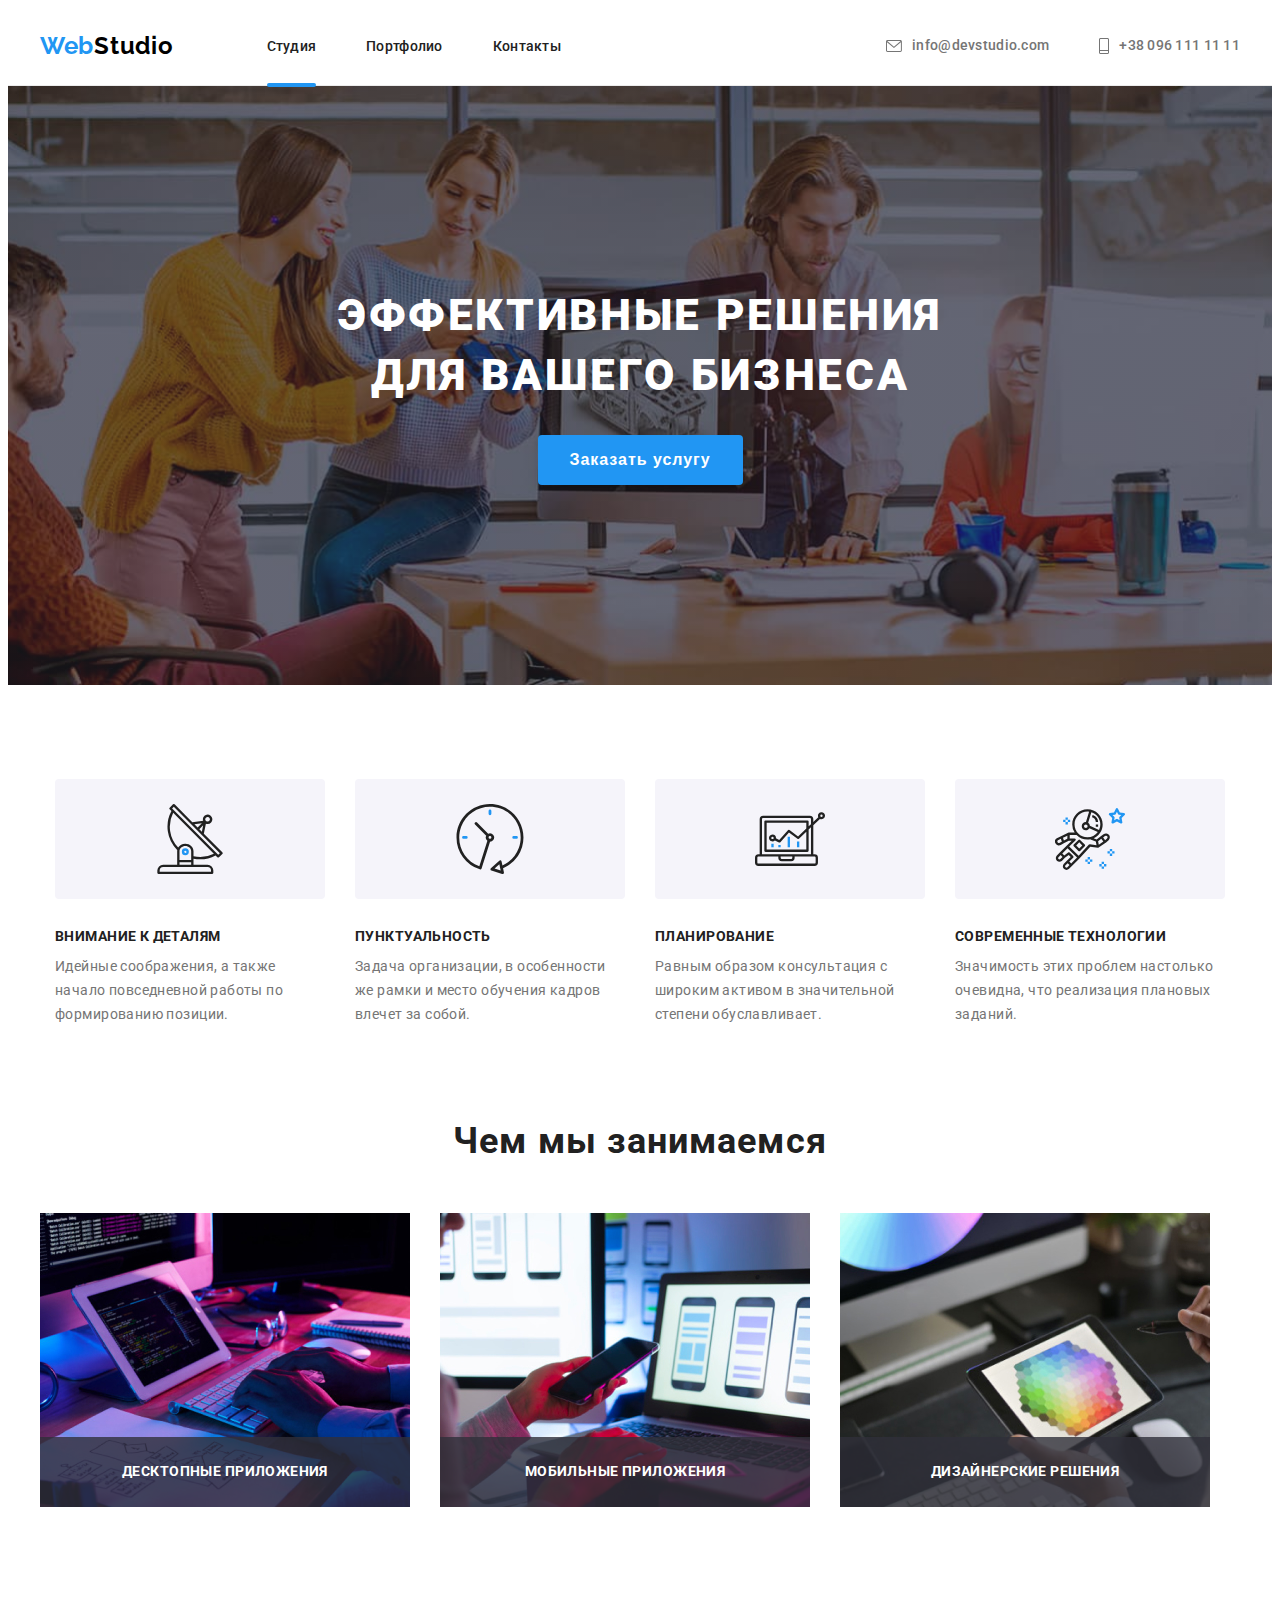
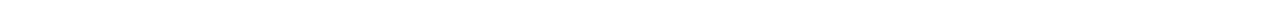
==== index.html @ e7b83b63 "day2" ====
<!DOCTYPE html>
<html lang="en">
<head>
    <meta charset="UTF-8">
    <meta http-equiv="X-UA-Compatible" content="IE=edge">
    <meta name="viewport" content="width=device-width, initial-scale=1.0">
    <title>Document</title>
    <link rel="preconnect" href="https://fonts.googleapis.com">
    <link rel="preconnect" href="https://fonts.gstatic.com" crossorigin>
    <link href="https://fonts.googleapis.com/css2?family=Raleway:wght@700&family=Roboto:wght@400;500;700;900&display=swap"
        rel="stylesheet">

        <link rel="stylesheet" href="https://cdnjs.cloudflare.com/ajax/libs/modern-normalize/1.1.0/modern-normalize.min.css"
            integrity="sha512-wpPYUAdjBVSE4KJnH1VR1HeZfpl1ub8YT/NKx4PuQ5NmX2tKuGu6U/JRp5y+Y8XG2tV+wKQpNHVUX03MfMFn9Q=="
            crossorigin="anonymous" referrerpolicy="no-referrer" />
    <link rel="stylesheet" href="./css/main.min.css"/>
    <link rel="stylesheet" href="./css/styles.css"/>
</head>
<body>
    
    <header class="page-header">
        <div class="container page-header__container">
        <nav class="navigation">
        <a class="logo link"href="./index.html"><span class="logo__web">Web</span>Studio</a>

        <ul class="menu list">
            <li class="menu__item"><a class="menu__link link menu__link_status-current" href="./index.html">Студия</a></li>
            <li class="menu__item"><a class="menu__link link"href="./portfolio.html">Портфолио</a></li>
            <li class="menu__item"><a class="menu__link link"href="">Контакты</a></li>
        </ul>
        </nav>
       
        <button class="mobile-menu-open-btn" type="button" data-menu-open>
            <svg class="mobile-menu-open-btn__icon" width="40" height="40">
                <use href="./images/icons.svg#burger-menu"></use>
            </svg>
        </button>

        <ul class="contact-list list contact-list__page-header">
           <li class="contact-list__item">
               
            
            
            <a class="contact-list__link link" href="mailto:info@devstudio.com"><svg class="contact-list__icon" width="16" height="12">
                <use href="./images/icons.svg#icon-mail"></use>
            </svg>info@devstudio.com</a>
                
            </li> 
            <li class="contact-list__item">
                
                    
                
                <a class="contact-list__link link"href="tel:+380961111111"><svg class="contact-list__icon" width="10" height="16">
                    <use href="./images/icons.svg#icon-telefon"></use>
                </svg>+38 096 111 11 11</a></li>

        </ul>
        </div>

    <div class="mobile-menu" data-menu>
        <div class="container mobile-menu__container">

        <button type="button" class="mobile-menu__close-btn" data-menu-close>
            <svg class="mobile-menu__close-icon" width="19" height="19">
                <use href="./images/icons.svg#icon-close-icon"></use>
            </svg>
        </button>
        
        
        <ul class="list mobile-menu__item">
            <li class="mobile-menu__title"><a class="mobile-menu__link link " href="./index.html">Студия</a></li>
            <li class="mobile-menu__title"><a class="mobile-menu__link link" href="./portfolio.html">Портфолио</a></li>
            <li class="mobile-menu__title"><a class="mobile-menu__link link" href="">Контакты</a></li>
        </ul>

        <ul class="list mobile-menu__contact">

            <li class="mobile-menu__contact-item">
                <a class="mobile-menu__contact-tel link" href="tel:+380961111111">+38 096 111 11 11</a>
            </li>

            <li class="mobile-menu__contact-item">
                <a class="mobile-menu__contact-link link" href="mailto:info@devstudio.com">info@devstudio.com</a>
        
            </li>
           
        
        </ul>

        

        <ul class="list mobile-menu__social">
        
        
            <li class="mobile-menu__social-item">
                <a href="" class="mobile-menu__social-link1 mobile-menu__link-color link">Instagram</a>
            </li>
        
            <li class="mobile-menu__social-item">
                <a href="" class="mobile-menu__social-link2 mobile-menu__link-color link">Twitter</a>
            </li>
        
            <li class="mobile-menu__social-item">
                <a href="" class="mobile-menu__social-link3 mobile-menu__link-color link">Facebook</a>
            </li>
        
            <li class="mobile-menu__social-item">
                <a href="" class="mobile-menu__social-link4 mobile-menu__link-color link">LinkedIn</a>
            </li>
        </ul>
        
        
        </div>
   
    </div>

    </header>
    <main>
    <!--Герой-->
    
        <section class="hero">
            <div class="container">
            <h1 class="hero__title">Эффективные решения для вашего бизнеса</h1>
            <button class="hero__btn" type="button" data-modal-open>Заказать услугу</button>
        </section>
    </div> 
    <!--Преимущества-->

    <section class="section">
        <div class="container">
        <h2 class="section__title visually-hidden">Наши преимущества</h2>

        <ul class="benefits-list list">

            <li class="benefits-list__item">
                <div class="benefits-list__box">
                    <svg class="benefits-list__icon">
                        <use href="./images/icons.svg#icon-antenna"></use>
                    </svg>
                </div>
                <h3 class="benefits-list__title">Внимание к деталям</h3>
                <p class="benefits-list__text">Идейные соображения, а также начало повседневной работы по формированию позиции.</p>
            </li>

            <li class="benefits-list__item">
                        
                <div class="benefits-list__box">
                    <svg class="benefits-list__icon">
                        <use href="./images/icons.svg#icon-clock"></use>
                    </svg>
                </div>
                <h3 class="benefits-list__title">Пунктуальность</h3>
                <p class="benefits-list__text">Задача организации, в особенности же рамки и место обучения кадров влечет за собой.</p>
            </li>

            <li class="benefits-list__item">
                <div class="benefits-list__box">
                    <svg class="benefits-list__icon">
                        <use href="./images/icons.svg#icon-diagram"></use>
                    </svg>
                </div>
                <h3 class="benefits-list__title">Планирование</h3>
                <p class="benefits-list__text">Равным образом консультация с широким активом в значительной степени обуславливает.</p>
            </li>

            <li class="benefits-list__item">
                <div class="benefits-list__box">
                    <svg class="benefits-list__icon">
                        <use href="./images/icons.svg#icon-astronaut"></use>
                    </svg>
                </div>
                <h3 class="benefits-list__title">Современные технологии</h3>
                <p class="benefits-list__text">Значимость этих проблем настолько очевидна, что реализация плановых заданий.</p>
            </li>

            


        </ul>

        </div>
    </section>

<!--Our-works-->

<section class="section__no-padding-top section">
    <div class="container">
    <h2 class="section__title">Чем мы занимаемся</h2>
    <ul class="works list">
    <li class="works__item">
        <img src="./images/verstka.jpg" alt="верстка на ПК" width="370"/> 
        <div class="works__box">
            <p>Десктопные приложения</p>
        </div>
    </li>
    

    <li class="works__item">
        <img src="./images/design.jpg" alt="выбор дизайна страницы" width="370" />
        <div class="works__box">
            <p>Мобильные приложения</p>
        </div>
    </li>

    <li class="works__item">
        <img src="./images/colors.jpg" alt="палитра цветов на планшете" width="370" />
        <div class="works__box">
            <p>Дизайнерские решения</p>
        </div>
    </li>

    </ul>
    </div>
</section> 

<!--Наша команда-->

    <!--<section class="section__other-background section">
        <div class="container">
        <h2 class="section__title">Наша команда</h2>

        <ul class="team list">

            <li class="team__item">
                <img src="./images/igor.jpg" alt="Игорь Демьяненко" width="270"/>
            <div class="team__card">
                <h3 class="team__title">Игорь Демьяненко</h3>
                <p class="team__text">Product Designer</p>
                <ul class="social-list list">
                    <li class="social-list__item">
                        <a href="" class="social-list__link">
                            <svg class="social-list__icon" width="20" height="20">
                                <use href="./images/icons.svg#icon-instagram"></use>
                            </svg>
                        </a>
                    </li>

                     <li class="social-list__item">
                        <a href="" class="social-list__link">
                            <svg class="social-list__icon" width="20" height="20">
                                <use href="./images/icons.svg#icon-twitter"></use>
                            </svg>
                        </a>
                    </li>

                    <li class="social-list__item">
                        <a href="" class="social-list__link">
                            <svg class="social-list__icon" width="20" height="20">
                                <use href="./images/icons.svg#icon-facebook"></use>
                            </svg>
                        </a>
                    </li>

                    <li class="social-list__item">
                        <a href="" class="social-list__link">
                            <svg class="social-list__icon" width="20" height="20">
                                <use href="./images/icons.svg#icon-linkedin"></use>
                            </svg>
                        </a>
                    </li>
            </div>
            </li>

            <li class="team__item">
                <img src="./images/olga.jpg" alt="Ольга Репина" width="270" />
                <div class="team__card">
                <h3 class="team__title">Ольга Репина</h3>
                <p class="team__text">Frontend Developer</p>
                <ul class="social-list list">
                    <li class="social-list__item">
                        <a href="" class="social-list__link">
                            <svg class="social-list__icon" width="20" height="20">
                                <use href="./images/icons.svg#icon-instagram"></use>
                            </svg>
                        </a>
                    </li>
                
                    <li class="social-list__item">
                        <a href="" class="social-list__link">
                            <svg class="social-list__icon" width="20" height="20">
                                <use href="./images/icons.svg#icon-twitter"></use>
                            </svg>
                        </a>
                    </li>
                
                    <li class="social-list__item">
                        <a href="" class="social-list__link">
                            <svg class="social-list__icon" width="20" height="20">
                                <use href="./images/icons.svg#icon-facebook"></use>
                            </svg>
                        </a>
                    </li>
                
                    <li class="social-list__item">
                        <a href="" class="social-list__link">
                            <svg class="social-list__icon" width="20" height="20">
                                <use href="./images/icons.svg#icon-linkedin"></use>
                            </svg>
                        </a>
                        
                </div>
            </li>

            <li class="team__item">
                <img src="./images/nikolai.jpg" alt="Николай Тарасов" width="270" />
                <div class="team__card">
                <h3 class="team__title">Николай Тарасов</h3>
                <p class="team__text">Marketing</p>
                <ul class="social-list list">
                    <li class="social-list__item">
                        <a href="" class="social-list__link">
                            <svg class="social-list__icon" width="20" height="20">
                                <use href="./images/icons.svg#icon-instagram"></use>
                            </svg>
                        </a>
                    </li>
                
                    <li class="social-list__item">
                        <a href="" class="social-list__link">
                            <svg class="social-list__icon" width="20" height="20">
                                <use href="./images/icons.svg#icon-twitter"></use>
                            </svg>
                        </a>
                    </li>
                
                    <li class="social-list__item">
                        <a href="" class="social-list__link">
                            <svg class="social-list__icon" width="20" height="20">
                                <use href="./images/icons.svg#icon-facebook"></use>
                            </svg>
                        </a>
                    </li>
                
                    <li class="social-list__item">
                        <a href="" class="social-list__link">
                            <svg class="social-list__icon" width="20" height="20">
                                <use href="./images/icons.svg#icon-linkedin"></use>
                            </svg>
                        </a>
                        
                </div>
            </li>

            <li class="team__item">
                <img src="./images/mihail.jpg" alt="Михаил Ермаков" width="270" />
                <div class="team__card">
                <h3 class="team__title">Михаил Ермаков</h3>
                <p class="team__text">UI Designer</p>
                <ul class="social-list list">
                    <li class="social-list__item">
                        <a href="" class="social-list__link">
                            <svg class="social-list__icon" width="20" height="20">
                                <use href="./images/icons.svg#icon-instagram"></use>
                            </svg>
                        </a>
                    </li>
                
                    <li class="social-list__item">
                        <a href="" class="social-list__link">
                            <svg class="social-list__icon" width="20" height="20">
                                <use href="./images/icons.svg#icon-twitter"></use>
                            </svg>
                        </a>
                    </li>
                
                    <li class="social-list__item">
                        <a href="" class="social-list__link">
                            <svg class="social-list__icon" width="20" height="20">
                                <use href="./images/icons.svg#icon-facebook"></use>
                            </svg>
                        </a>
                    </li>
                
                    <li class="social-list__item">
                        <a href="" class="social-list__link">
                            <svg class="social-list__icon" width="20" height="20">
                                <use href="./images/icons.svg#icon-linkedin"></use>
                            </svg>
                        </a>
                        
                </div>
            </li>
            </ul>

        </ul>
        </div>
    </section> -->

    <!---Постоянные клиенты-->

    <!--<section class="section">
        <div class="container">
            <h2 class="section__title">Постоянные клиенты</h2>
    
            <ul class="clients list">
    
                <li class="clients__item">
                    
                    
                        <a href="#" class="clients__link">
                        <svg class="clients__icon">
                            <use href="./images/icons.svg#icon-logo"></use>
                        </svg>
                        </a>
                    
                    
                </li>
                <li class="clients__item">
                    
                        <a href="#" class="clients__link">
                        <svg class="clients__icon">
                            <use href="./images/icons.svg#icon-logo-1"></use>
                        </svg>
                        </a>
                    
                
                </li>
                <li class="clients__item">
                    
                        <a href="#" class="clients__link">
                        <svg class="clients__icon">
                            <use href="./images/icons.svg#icon-logo-2"></use>
                        </svg>
                        </a>
                    
                
                </li>
                <li class="clients__item">
                    
                        <a href="#" class="clients__link">
                        <svg class="clients__icon">
                            <use href="./images/icons.svg#icon-logo-3"></use>
                        </svg>
                        </a>
                   
                
                </li>
                <li class="clients__item">
                    
                        <a href="#" class="clients__link">
                        <svg class="clients__icon">
                            <use href="./images/icons.svg#icon-logo-4"></use>
                        </svg>
                        </a>
                   
                
                </li>
                <li class="clients__item">
                    
                    
                    <a href="#" class="clients__link">
                        
                        <svg class="clients__icon">
                            <use href="./images/icons.svg#icon-logo-5"></use>
                            
                        
                            
                        </svg>
                        </a>
                        
                    
                    
                </li>

    
                
    
    
    
    
            </ul>
    
        </div>
    </section>

    </main> -->

    <!--футер-->

    <!--<footer class="footer">
        <div class="container container-flex">

        <div>
            
            <a class="logo web-footer link" href="./index.html">Web<span class="studio">Studio</span></Studio></a>

        <address class="adres-font-style">

         <ul class="adres list">
            <li class="adres__item"><a class="adres__nav-link link"href="https://goo.gl/maps/8EkQ3KVRZ2arSs8y7">г. Киев, пр-т Леси Украинки, 26</a></li>
            <li class="adres__item"><a class="adres__mail-link link"href="mailto:info@devstudio.com">info@devstudio.com</a></li>
            <li class="adres__item"><a class="adres__tel-link link"href="tel:+380961111111">+38 096 111 11 11</a></li>
        
         </ul>

        </address>

        </div>

         

        
         
        
        <div class="footer-link footer-link__socials">
        
            <h2 class="footer-text" >присоединяйтесь</h2>
        <ul class="list">
            
            
            <li class="footer-link__item">
                <a href="" class="footer-link__link">
                    <svg class="footer-link__icon" width="20" height="20">
                        <use href="./images/icons.svg#icon-instagram-futer"></use>
                    </svg>
                </a>
            </li>

            <li class="footer-link__item">
                <a href="" class="footer-link__link">
                    <svg class="footer-link__icon" width="20" height="20">
                        <use href="./images/icons.svg#icon-twitter-futer"></use>
                    </svg>
                </a>
            </li>

            <li class="footer-link__item">
                <a href="" class="footer-link__link">
                    <svg class="footer-link__icon" width="20" height="20">
                        <use href="./images/icons.svg#icon-facebook-futer"></use>
                    </svg>
                </a>
            </li>

            <li class="footer-link__item">
                <a href="" class="footer-link__link">
                    <svg class="footer-link__icon" width="20" height="20">
                        <use href="./images/icons.svg#icon-linkedin-futer"></use>
                    </svg>
                </a>
            </li>
            
            </div>
        
        

        <div class="footer-container">
        
            <p class="label__text">Подпишитесь на рассылку</p>
            <form class="label__form" >
                <label for="mail" class="label__mail" ></label>
                <input type="mail" name="user-mail" id="mail" placeholder="E-mail" class="label__area" />
                

                <button type="submit" class="label__btn">
                    Подписаться
                    <svg class="label__icon" width="24" height="24">
                        <use href="./images/icons.svg#icon-send"></use>
                    </svg>


                </button>

            </form>

            </div>

        </div>





    </footer> -->
                        
    <div class="backdrop is-hidden" data-modal>
        <div class="modal">
            
            <form class="modal__form">
                <b class="modal__text-head">Оставьте свои данные, мы вам перезвоним</b>
                <label class="modal__label">
                    <span class="modal__name-span">Имя</span>
                    <span class="modal__input-wrapper">
                <input type="text" name="user-name" required class="modal__input" pattern="[a-zA-Z]*"
                 title="Ruslan"
                />
            <svg class="modal__icon" width="12" height="12">
                <use href="./images/icons.svg#icon-icon-name-modal"></use>
            </svg>
                    </span>
            </label>

                <label class="modal__label">
                    <span class="modal__name-span">Телефон</span>
                    <span class="modal__input-wrapper">
                    <input type="tel" name="user-phone" class="modal__input" pattern="[0-9]{3}-[0-9]{3}-[0-9]{2}-[0-9]{2}"
                 title="xxx-xxx-xx-xx"/>
                    <svg class="modal__icon" width="12" height="12">
                        <use href="./images/icons.svg#icon-icon-tel-modal"></use>
                    </svg>
                </span>
            </label>

                    <label class="modal__label">
                        <span class="modal__name-span">Почта</span>
                        <span class="modal__input-wrapper">
                        <input type="mail" name="user-email" class="modal__input">
                    <svg class="modal__icon" width="12" height="12">
                        <use href="./images/icons.svg#icon-icon-mail-modal"></use>
                    </svg>
                    </span>
                </label>

                        <label class="modal__label">
                        <span class="modal__name-span">Комментарий</span>
                        <textarea name="comment" placeholder="Введите текст" class="modal__message"></textarea> 
                        </label>

                        
                        <input type="checkbox" name="user-policy" class="modal__contact-form-checkbox visually-hidden" id="checkbox-policy"">
                        <label for="checkbox-policy" class="modal__contact-form-checkbox-label" >Соглашаюсь с рассылкой и принимаю&nbsp;<a href="" class="policy-text">Условия договора</a>
                        </label>

                        <button type="submit" class="modal__contact-form-btn" >Отправить</button>


            </form>
            <button type="button" class="modal__close-button" data-modal-close>
                <svg class="modal-close-button-icon" width="11px" height="11px" >
                    <use href="./images/icons.svg#icon-close-icon"></use>
                </svg>
            </button>
        </div>

    </div>
    <script src="./menu.js"></script>
    <script src="./modal.js"></script>
</body>
</html>
---- css/main.min.css ----
:root{--accent-color: #2196F3;--accent-color-black: #212121;--accent-color-gray: #757575;--accent-color-white: #FFFFFF}.visually-hidden{position:absolute;width:1px;height:1px;margin:-1px;border:0;padding:0;white-space:nowrap;clip-path:inset(100%);clip:rect(0 0 0 0);overflow:hidden}.menu__link_status-current::after{content:"";position:absolute;width:100%;height:4px;background:var(--accent-color);border-radius:2px;display:block;left:0;top:45px}.benefits-list__box,.works__box,.social-list__link,.footer-link__link,.clients__link{display:flex;justify-content:center;align-items:center}h1,h2,h3,h4,h5,h6,p{margin-top:0;margin-bottom:0}ul,ol{margin-top:0;margin-bottom:0;padding-left:0}img{display:block}.list{list-style:none}.link{text-decoration:none}body{font-family:'Roboto', sans-serif;font-weight:500}.container{width:100%;padding-left:15px;padding-right:15px}@media screen and (min-width: 480px){.container{width:480px;margin:0 auto}}@media screen and (min-width: 768px){.container{width:768px}}@media screen and (min-width: 1200px){.container{width:1200px}}.section{padding:94px 0}@media screen and (max-width: 767px){.section{padding:60px 0}}.adres-font-style{font-style:normal}.adres{margin-top:20px}.adres__item{margin-bottom:9px}.adres__item:last-child{margin-bottom:0}.adres__nav-link{font-weight:400;font-size:14px;line-height:1.71;letter-spacing:0.03em;color:var(--accent-color-white);margin-bottom:9px;transition-property:color;transition-duration:250ms;transition-timing-function:cubic-bezier(0.4, 0, 0.2, 1)}.adres__nav-link:hover,.adres__nav-link:focus{color:var(--accent-color)}.adres__mail-link{font-weight:400;font-size:14px;line-height:1.71;letter-spacing:0.03em;color:rgba(255,255,255,0.6);transition-property:color;transition-duration:250ms;transition-timing-function:cubic-bezier(0.4, 0, 0.2, 1)}.adres__mail-link:hover,.adres__mail-link:focus{color:var(--accent-color)}.adres__tel-link{font-weight:400;font-size:14px;line-height:1.71;letter-spacing:0.03em;color:rgba(255,255,255,0.6);transition-property:color;transition-duration:250ms;transition-timing-function:cubic-bezier(0.4, 0, 0.2, 1)}.adres__tel-link:hover,.adres__tel-link:focus{color:var(--accent-color)}.backdrop{position:fixed;top:0;left:0;width:100%;height:100%;background:rgba(0,0,0,0.2);transition:opacity 250ms cubic-bezier(0.4, 0, 0.2, 1),visibility 250ms cubic-bezier(0.4, 0, 0.2, 1)}.backdrop.is-hidden{opacity:0;visibility:hidden;pointer-events:none}.modal{position:absolute;top:50%;left:50%;transform:translate(-50%, -50%);width:528px;background:var(--accent-color-white);box-shadow:0px 1px 3px rgba(0,0,0,0.12),0px 1px 1px rgba(0,0,0,0.14),0px 2px 1px rgba(0,0,0,0.2);border-radius:4px;padding:40px}.modal__close-button{position:absolute;top:8px;right:8px;display:flex;align-items:center;justify-content:center;width:30px;height:30px;padding:0;border-radius:50%;border:1px solid rgba(0,0,0,0.1);background-color:transparent;cursor:pointer;transition:fill 250ms cubic-bezier(0.4, 0, 0.2, 1)}.modal__close-button:hover,.modal__close-button:focus{fill:var(--accent-color)}@media screen and (max-width: 767px){.mobile-menu{position:fixed;top:0;left:0;width:100%;height:100%;background-color:azure;opacity:0;visibility:hidden;pointer-events:none;overflow-y:scroll;transition:opacity 250ms cubic-bezier(0.4, 0, 0.2, 1),visibility 250ms cubic-bezier(0.4, 0, 0.2, 1)}.mobile-menu.is-open{opacity:1;visibility:visible;pointer-events:auto}.mobile-menu__container{position:relative;padding-top:48px;padding-bottom:48px;padding-left:40px}.mobile-menu__close-btn{position:absolute;top:21px;right:15px;border:none;background-color:transparent;padding:0;line-height:0}.mobile-menu__item{display:flex;flex-direction:column;align-items:flex-start;margin-bottom:302px}.mobile-menu__title:not(:last-child){margin-bottom:32px}.mobile-menu__link{font-family:'Roboto';font-style:normal;font-weight:500;font-size:40px;line-height:47px;text-align:center;letter-spacing:0.02em;color:var(--accent-color-black)}.mobile-menu__link:hover,.mobile-menu__link:focus{color:var(--accent-color)}.mobile-menu__contact{display:flex;flex-direction:column;align-items:flex-start}.mobile-menu__contact-item{margin-bottom:32px}.mobile-menu__contact-tel{font-family:'Roboto';font-style:normal;font-weight:500;font-size:34px;line-height:40px;letter-spacing:0.02em;color:#2196F3}.mobile-menu__contact-tel:hover,.mobile-menu__contact-tel:focus{color:var(--accent-color)}.mobile-menu__contact-link{font-family:'Roboto';font-style:normal;font-weight:500;font-size:24px;line-height:28px;letter-spacing:0.02em;color:#757575}.mobile-menu__contact-link:hover,.mobile-menu__contact-link:focus{color:var(--accent-color)}.mobile-menu__social{display:flex;position:relative}.mobile-menu__link-color{font-weight:500;font-size:18px;line-height:22px;letter-spacing:0.02em;color:var(--accent-color)}.mobile-menu__social-item:not(:last-child){margin-right:20px}.mobile-menu__social-item .mobile-menu__social-link1::after{content:'';position:absolute;top:10px;width:22px;height:2px;border:1px solid rgba(33,33,33,0.2);transform:rotate(90deg)}.mobile-menu__social-item .mobile-menu__social-link2::after{content:'';position:absolute;top:10px;width:22px;height:2px;border:1px solid rgba(33,33,33,0.2);transform:rotate(90deg)}.mobile-menu__social-item .mobile-menu__social-link3::after{content:'';position:absolute;top:10px;width:22px;height:2px;border:1px solid rgba(33,33,33,0.2);transform:rotate(90deg)}}@media screen and (min-width: 768px){.mobile-menu{display:none}}.page-header{padding-top:16px;padding-bottom:16px;background-color:tomato}.logo{font-family:'Raleway', sans-serif;font-weight:700;font-size:24px;line-height:1.16;letter-spacing:0.03em;color:#000}.logo__web{color:var(--accent-color)}.page-header__container{display:flex;align-items:center;justify-content:space-between}@media screen and (max-width: 767px){.menu{display:none}.contact-list{display:none}.mobile-menu-open-btn{border:none;background-color:transparent;padding:0;height:40px}}@media screen and (min-width: 768px){.mobile-menu-open-btn{display:none}.contact-list{display:block}.page-header__container{display:flex;align-items:center}.page-header{padding-top:26px;padding-bottom:26px;background:var(--accent-color-white);border-bottom:1px solid #ECECEC}.navigation{display:flex;align-items:center}.menu{display:flex;margin-left:88px}.menu__item .current{color:var(--accent-color)}.menu__item:not(:last-child){margin-right:50px}.menu__link{position:relative;font-size:14px;line-height:1.14;letter-spacing:0.02em;color:var(--accent-color-black);transition-property:color;transition-duration:250ms;transition-timing-function:cubic-bezier(0.4, 0, 0.2, 1)}.menu__link:hover,.menu__link:focus{color:var(--accent-color)}.contact-list__page-header{display:flex;margin-left:auto}.contact-list__link{display:flex;align-items:center;font-size:14px;line-height:1.14;letter-spacing:0.02em;margin-left:auto;color:var(--accent-color-gray);transition-property:color;transition-duration:250ms;transition-timing-function:cubic-bezier(0.4, 0, 0.2, 1)}.contact-list__link:hover,.contact-list__link:focus{color:var(--accent-color);fill:#2196f3}.contact-list__icon{margin-right:10px;fill:#757575;transition-property:fill;transition-duration:250ms;transition-timing-function:cubic-bezier(0.4, 0, 0.2, 1)}.phone-number:hover .contact-list__icon,.phone-number:focus .contact-list__icon{color:var(--accent-color);fill:#2196f3}.contact-list__link:hover .contact-list__icon,.contact-list__link:focus .contact-list__icon{color:var(--accent-color);fill:#2196f3}}@media screen and (max-width: 1199px){.contact-list__page-header{flex-direction:column;align-items:baseline}}@media screen and (min-width: 1200px){.page-header{padding-top:24px;padding-bottom:25px;background:var(--accent-color-white);border-bottom:1px solid #ECECEC}.menu{margin-left:93px}.menu__item .current{color:var(--accent-color)}.menu__item:not(:last-child){margin-right:50px}.contact-list .contact-list__item+.contact-list__item{margin-left:50px}.contact-list__link{display:flex;align-items:center;font-size:14px;line-height:1.14;letter-spacing:0.02em;margin-left:auto;color:var(--accent-color-gray);transition-property:color;transition-duration:250ms;transition-timing-function:cubic-bezier(0.4, 0, 0.2, 1)}.contact-list__link:hover,.contact-list__link:focus{color:var(--accent-color);fill:#2196f3}.contact-list__icon{margin-right:10px;fill:#757575;transition-property:fill;transition-duration:250ms;transition-timing-function:cubic-bezier(0.4, 0, 0.2, 1)}.phone-number:hover .contact-list__icon,.phone-number:focus .contact-list__icon{color:var(--accent-color);fill:#2196f3}.contact-list__link:hover .contact-list__icon,.contact-list__link:focus .contact-list__icon{color:var(--accent-color);fill:#2196f3}}@media screen and (max-width: 1199px){.hero{text-transform:uppercase;background-color:#c4c4c4;text-align:center;padding-top:118px;padding-bottom:198px;margin-left:auto;margin-right:auto;background-image:linear-gradient(to right, rgba(47,48,58,0.4), rgba(47,48,58,0.4)),url(../images/background.jpg);background-size:cover;background-position:center;background-repeat:no-repeat;max-width:1600px}.hero__title{font-weight:900;font-size:26px;line-height:1.61;letter-spacing:0.06em;text-transform:uppercase;color:var(--accent-color-white);margin-left:auto;margin-right:auto;margin-bottom:30px;width:360px}}@media screen and (min-width: 1200px){.hero{text-transform:uppercase;background-color:#c4c4c4;text-align:center;padding-top:200px;padding-bottom:200px;margin-left:auto;margin-right:auto;background-image:linear-gradient(to right, rgba(47,48,58,0.4), rgba(47,48,58,0.4)),url(../images/background.jpg);background-size:cover;background-position:center;background-repeat:no-repeat;max-width:1600px}.hero__title{font-weight:900;font-size:44px;line-height:1.36;letter-spacing:0.06em;color:var(--accent-color-white);margin-left:auto;margin-right:auto;width:696px;margin-bottom:30px}}.hero__btn{min-width:136px;padding-left:32px;padding-top:10px;padding-right:32px;padding-bottom:10px;border-radius:4px;border:transparent;font-weight:700;font-size:16px;line-height:1.875;letter-spacing:0.06em;cursor:pointer;color:var(--accent-color-white);background-color:var(--accent-color);box-shadow:0px 4px 4px rgba(0,0,0,0.15);transition-property:background-color;transition-duration:250ms;transition-timing-function:cubic-bezier(0.4, 0, 0.2, 1);transition-property:color;transition-duration:250ms;transition-timing-function:cubic-bezier(0.4, 0, 0.2, 1)}.hero__btn:hover,.hero__btn:focus{background-color:var(--accent-color);color:var(--accent-color-white)}.benefits-list{display:block;justify-content:center}.benefits-list__item{width:450px;margin-bottom:30px}.benefits-list__item:nth-child(4n){margin-bottom:0}.benefits-list__title{font-weight:700;font-size:14px;line-height:1.14;letter-spacing:0.03em;text-transform:uppercase;color:var(--accent-color-black);margin-bottom:10px}.benefits-list__text{font-weight:400;font-size:14px;line-height:1.71;letter-spacing:0.03em;color:var(--accent-color-gray)}.benefits-list__box{height:120px;border:0;margin-bottom:30px;background:#F5F4FA;border-radius:4px}.benefits-list__icon{width:70px;height:70px}@media screen and (max-width: 767px){.benefits-list__title{text-align:center}}@media screen and (min-width: 768px) and (max-width: 1199px){.benefits-list{display:flex;flex-wrap:wrap}.benefits-list__item{width:calc((100%-30px)/2)}.benefits-list__item :not(:nth-child(2n)){margin-right:30px}.benefits-list__item :not(:nth-last-child(-n+2)){margin-bottom:30px}}@media screen and (min-width: 1200px){.benefits-list{display:flex}.benefits-list__item{width:270px}.benefits-list__item{width:270px;margin-right:30px;flex-wrap:wrap}.benefits-list__item:nth-child(4n){margin-right:0}.benefits-list__item:nth-last-child(-n+4){margin-bottom:0}}@media (max-width: 1199px){.section__no-padding-top{display:none}}.section__no-padding-top{padding-top:0}.section__title{margin-bottom:50px;font-weight:700;font-size:36px;line-height:1.66;text-align:center;letter-spacing:0.03em;color:var(--accent-color-black)}.works{display:flex}.works__item{margin-right:30px;position:relative}.works__item:nth-child(3n){margin-right:0}.works__box{position:absolute;width:370px;height:70px;font-family:'Roboto';font-style:normal;font-weight:700;font-size:14px;line-height:1.14;text-align:center;letter-spacing:0.03em;text-transform:uppercase;bottom:0px;left:0px;background:rgba(47,48,58,0.8);color:var(--accent-color-white)}.section__other-background{background:#F5F4FA}.team{display:flex;margin-top:50px;text-align:center}.team__card{padding-top:30px;padding-bottom:30px}.team__item{background:var(--accent-color-white);margin-right:30px;box-shadow:0px 1px 3px rgba(0,0,0,0.12),0px 1px 1px rgba(0,0,0,0.14),0px 2px 1px rgba(0,0,0,0.2);border-radius:0px 0px 4px 4px}.team__item:nth-child(4n){margin-right:0}.team__item:nth-last-child(-n+4){margin-bottom:0}.section__title{font-weight:700;font-size:36px;line-height:1.16;text-align:center;letter-spacing:0.03em;color:var(--accent-color-black)}.team__title{font-size:16px;line-height:1.18;letter-spacing:0.03em;color:var(--accent-color-black)}.team__text{font-weight:400;font-size:16px;line-height:1.18;letter-spacing:0.03em;color:var(--accent-color-gray);margin-top:10px;margin-bottom:16px}.social-list{display:flex;justify-content:center}.social-list__item:not(:last-child){margin-right:10px}.social-list__link{width:44px;height:44px;border-radius:50%;background-color:var(--accent-color-white);transition-property:background-color, fill;transition-duration:250ms;transition-timing-function:cubic-bezier(0.4, 0, 0.2, 1)}.social-list__link:hover,.social-list__link:focus{background-color:var(--accent-color);fill:#fff}.social-list__icon{fill:#afb1b8;transition-property:fill;transition-duration:250ms;transition-timing-function:cubic-bezier(0.4, 0, 0.2, 1)}.social-list__link:hover .social-list__icon,.social-list__link:focus .social-list__icon{fill:#fff}.web-footer{color:var(--accent-color)}.studio{color:var(--accent-color-white)}.footer{display:flex;background-color:#2F303A;padding:60px 0}.container-flex{display:flex;align-items:baseline}.footer-container{display:flex;flex-direction:column;margin-left:auto}.label__form{display:flex}.label__area{padding-left:16px;padding-top:15px;padding-right:auto;padding-bottom:15px;width:358px;height:50px;border:1px solid rgba(255,255,255,0.3);border-radius:4px;background:#2F303A;font-style:normal;font-weight:400;font-size:16px;line-height:20px;letter-spacing:0.03em;color:var(--accent-color-white)}.label__area::placeholder{color:rgba(255,255,255,0.6)}.label__text{font-style:normal;font-weight:700;font-size:14px;line-height:16px;letter-spacing:0.03em;text-transform:uppercase;color:var(--accent-color-white);margin-bottom:20px}.footer-text{margin-bottom:20px;font-style:normal;font-weight:700;font-size:14px;line-height:16px;letter-spacing:0.03em;text-transform:uppercase;color:var(--accent-color-white)}.label__btn{display:flex;justify-content:center;align-items:center;margin-left:12px;width:200px;height:50px;background:var(--accent-color);box-shadow:0px 4px 4px rgba(0,0,0,0.15);border-radius:4px;cursor:pointer;border-color:transparent;font-style:normal;font-weight:700;font-size:16px;line-height:30px;letter-spacing:0.06em;padding-left:26px;padding-top:10px;padding-right:26px;padding-bottom:10px;color:var(--accent-color-white)}.label__icon{display:inline;margin-left:10px}.footer-link__item{display:inline-block;margin-right:10px}.footer-link__socials{display:flex;flex-direction:column;margin-left:70px}.footer-link__link{width:44px;height:44px;border-radius:50%;background:rgba(255,255,255,0.1);fill:#fff;transition-property:background-color;transition-duration:250ms;transition-timing-function:cubic-bezier(0.4, 0, 0.2, 1)}.footer-link__link:hover,.footer-link__link:focus{background-color:var(--accent-color)}.section__title{text-align:center;margin-bottom:50px;font-style:normal;font-weight:700;font-size:36px;line-height:1.16;text-align:center;letter-spacing:0.03em;color:var(--accent-color-black)}.clients{display:flex}.clients__item{margin-right:30px;width:170px;height:92px}.clients__item:last-child{margin-right:0}.clients__icon{width:106px;height:60px}.clients__link{width:100%;height:100%;border:1px solid #AFB1B8;border-radius:4px;fill:#afb1b8;transition:fill 250ms cubic-bezier(0.4, 0, 0.2, 1),border 250ms cubic-bezier(0.4, 0, 0.2, 1)}.clients__link:hover,.clients__link:focus{border:1px solid #2196F3;fill:#2196f3}.buttons{font-size:16px;line-height:1.62;text-align:center;letter-spacing:0.03em}.button-list{display:flex;justify-content:center;margin-bottom:50px}.button-list__button-item{display:flex;justify-content:center;margin-right:8px}.button-list__button-item:last-child{margin-right:0}.button-list__button-portfolio{background-color:#F5F4FA;color:var(--accent-color-black);padding-left:22px;padding-top:6px;padding-right:22px;padding-bottom:6px;border-radius:4px;min-width:101px;border:transparent;font-style:normal;font-weight:500;font-size:16px;line-height:1.625;letter-spacing:0.03em;transition-property:background-color, color, box-shadow;transition-duration:250ms;transition-timing-function:cubic-bezier(0.4, 0, 0.2, 1)}.button-list__button-portfolio:hover,.button-list__button-portfolio:focus{color:var(--accent-color-white);background-color:var(--accent-color);cursor:pointer;box-shadow:0px 3px 1px rgba(0,0,0,0.1),0px 1px 2px rgba(0,0,0,0.08),0px 2px 2px rgba(0,0,0,0.12);border-radius:4px}.button-all{min-width:73px;color:var(--accent-color-black);padding-left:22px;padding-top:6px;padding-right:22px;padding-bottom:6px;border-radius:4px}.project-name{font-weight:700;font-size:18px;line-height:2;letter-spacing:0.06em;color:var(--accent-color-black)}.projects__item{margin-right:30px;margin-bottom:30px;background:var(--accent-color-white)}.projects__item:nth-child(3n){margin-right:0}.projects__item:nth-last-child(-n+3){margin-bottom:0}.projects-item-link{display:block;transition-property:box-shadow;transition-duration:250ms;transition-timing-function:cubic-bezier(0.4, 0, 0.2, 1)}.projects-item-link:hover,.projects-item-link:focus{box-shadow:0px 1px 1px rgba(0,0,0,0.12),0px 4px 4px rgba(0,0,0,0.06),1px 4px 6px rgba(0,0,0,0.16)}.projects__list{display:flex;flex-wrap:wrap}.projects__card{padding-left:24px;padding-top:20px;padding-right:24px;padding-bottom:20px;border-left:1px solid #EEEEEE;border-right:1px solid #EEEEEE;border-bottom:1px solid #EEEEEE}.projects__type{font-weight:400;font-size:16px;line-height:1.87;letter-spacing:0.03em;margin-top:4px;color:var(--accent-color-gray)}.modal-container{position:relative;overflow:hidden}.modal-text{position:absolute;top:0;left:0;padding-left:24px;padding-top:63px;padding-right:24px;padding-bottom:63px;overflow:auto;transform:translateY(100%);transition-property:transform;transition-duration:250ms;transition-timing-function:cubic-bezier(0.4, 0, 0.2, 1);width:100%;height:100%;font-style:normal;font-weight:400;font-size:18px;line-height:1.55;letter-spacing:0.03em;color:var(--accent-color-white);background:rgba(33,150,243,0.9)}.projects-item-link:hover .modal-text,.projects-item-link:focus .modal-text{transform:translateY(0)}.modal__text-head{margin-bottom:12px;font-style:normal;font-weight:700;font-size:20px;line-height:1.15;text-align:center;letter-spacing:0.03em;color:var(--accent-color-black)}.modal__form{display:flex;flex-direction:column}.modal__label{margin-bottom:20px}.modal__name-span{display:block;margin-bottom:4px;font-style:normal;font-weight:400;font-size:12px;line-height:1.166;letter-spacing:0.01em;color:var(--accent-color-gray)}.modal__input-wrapper{position:relative;display:block}.modal__input{width:100%;height:40px;border-radius:4px;padding-left:42px;border:1px solid rgba(33,33,33,0.2);border-radius:4px;transition:border-color 250ms cubic-bezier(0.4, 0, 0.2, 1)}.modal__input:focus{outline:none;border-color:var(--accent-color)}.modal__icon{position:absolute;top:50%;left:15px;transform:translateY(-50%);display:block;transition:fill 250ms cubic-bezier(0.4, 0, 0.2, 1)}.modal-input:focus+.modal__icon{fill:#2196f3}.modal__message{display:block;width:100%;height:120px;padding:12px 16px;border:1px solid rgba(33,33,33,0.2);border-radius:4px;resize:none;transition:border-color 250ms cubic-bezier(0.4, 0, 0.2, 1)}.modal__message:focus{outline:none;border-color:var(--accent-color)}.modal__message::placeholder{color:rgba(117,117,117,0.5)}.modal__contact-form-checkbox-label{display:flex;align-items:center;justify-content:center;margin-bottom:30px;flex-wrap:nowrap;font-style:normal;font-weight:400;font-size:14px;line-height:1.71;letter-spacing:0.03em;color:var(--accent-color-gray)}.modal__contact-form-checkbox-label::before{content:"";display:block;margin-right:7px;width:16px;height:15px;cursor:pointer;border:2px solid #212121;border-radius:2px;transition:background-color 250ms cubic-bezier(0.4, 0, 0.2, 1),outline 250ms cubic-bezier(0.4, 0, 0.2, 1)}.modal__contact-form-checkbox:checked+.modal__contact-form-checkbox-label::before{background-color:var(--accent-color);background-image:url("../images/icon check.svg");background-size:cover;background-position:center;background-repeat:no-repeat}.modal__contact-form-checkbox:focus+.modal__contact-form-checkbox-label::before{outline:2px solid rgba(0,0,255,0.5)}.policy-text{color:var(--accent-color)}.modal__contact-form-btn{align-self:center;min-width:200px;padding:10px 55px;font-style:normal;font-weight:700;font-size:16px;line-height:1.875;border:transparent;letter-spacing:0.06em;color:var(--accent-color-white);background:#188CE8;box-shadow:0px 4px 4px rgba(0,0,0,0.15);border-radius:4px;cursor:pointer}
/*# sourceMappingURL=main.min.css.map */
---- css/styles.css ----
/*hero*/
/*benefits*/
/*our-work*/
/*our-team*/
/*futter*/


/*----------portfolio---------*/

/*---body---*/



/*---projects---*/


/* header-icon*/



    


/* our benefits */

















/* =============== BACKDROP =============== */
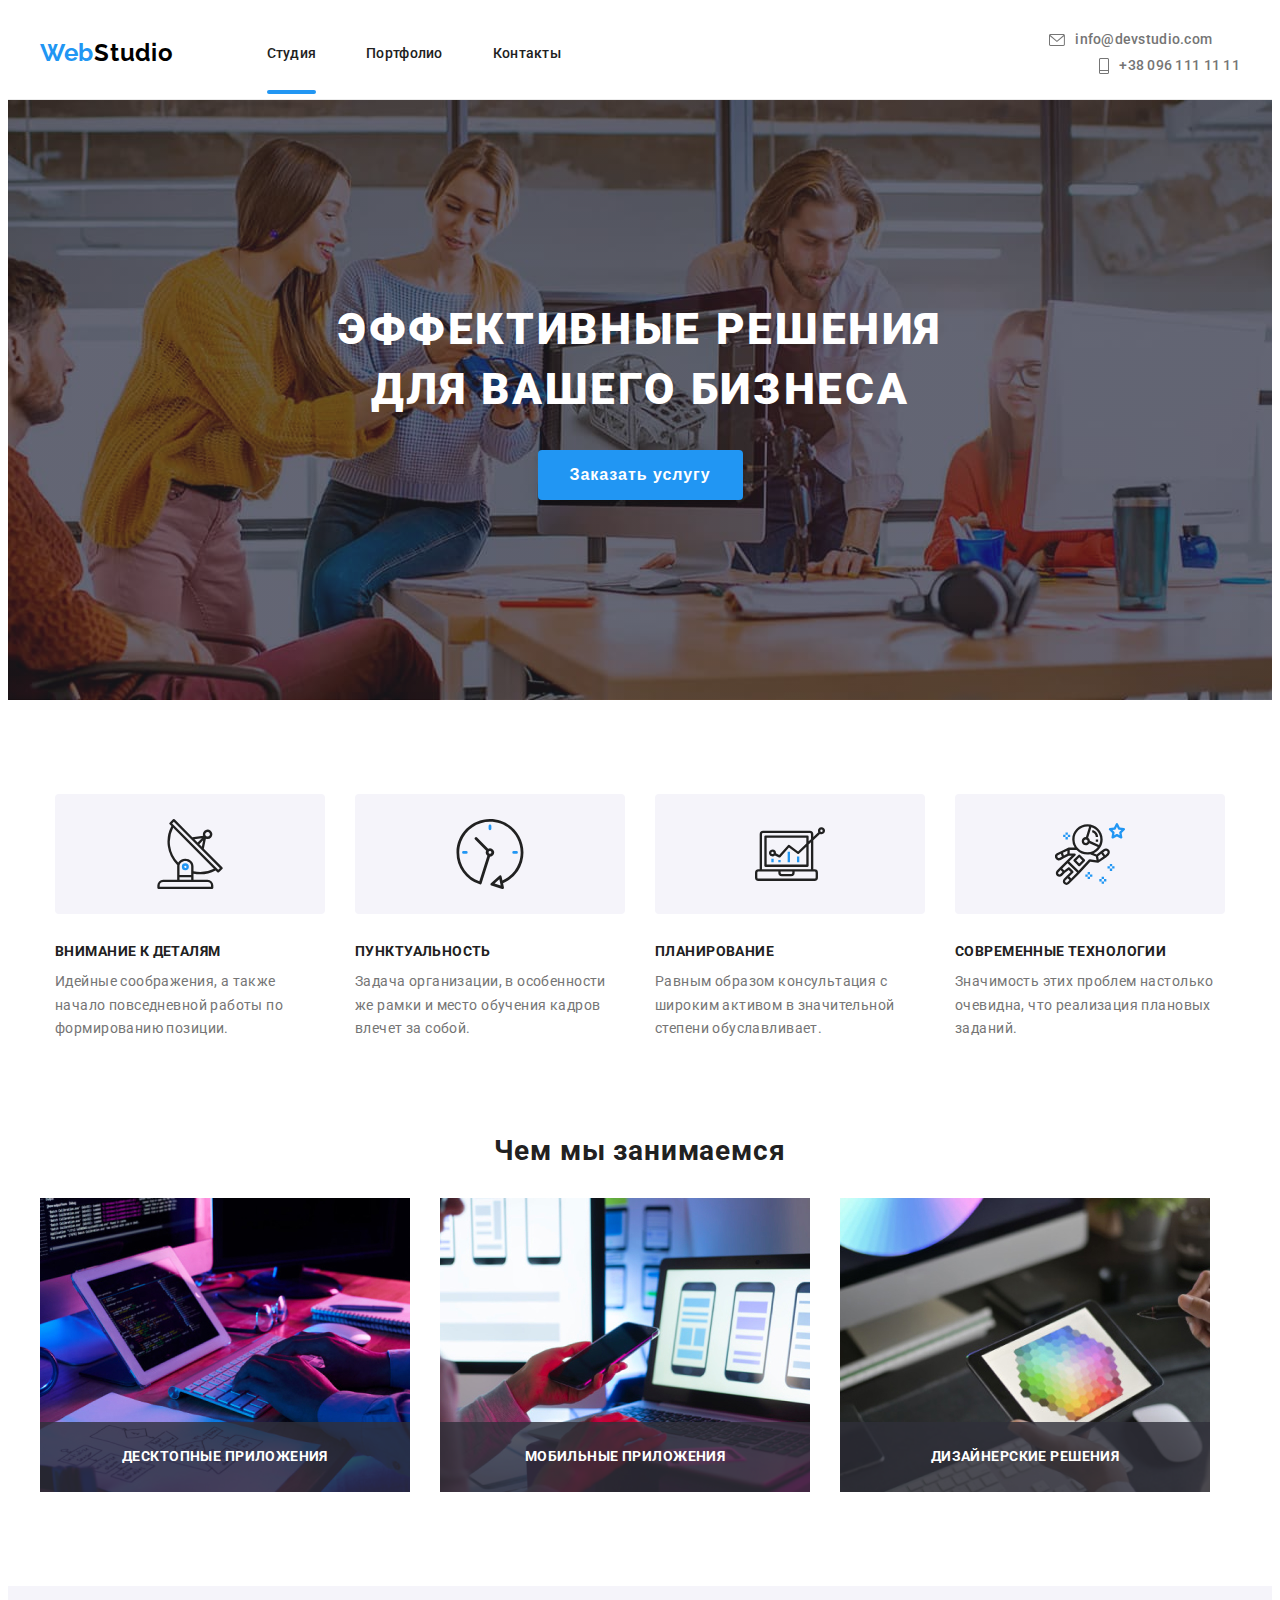
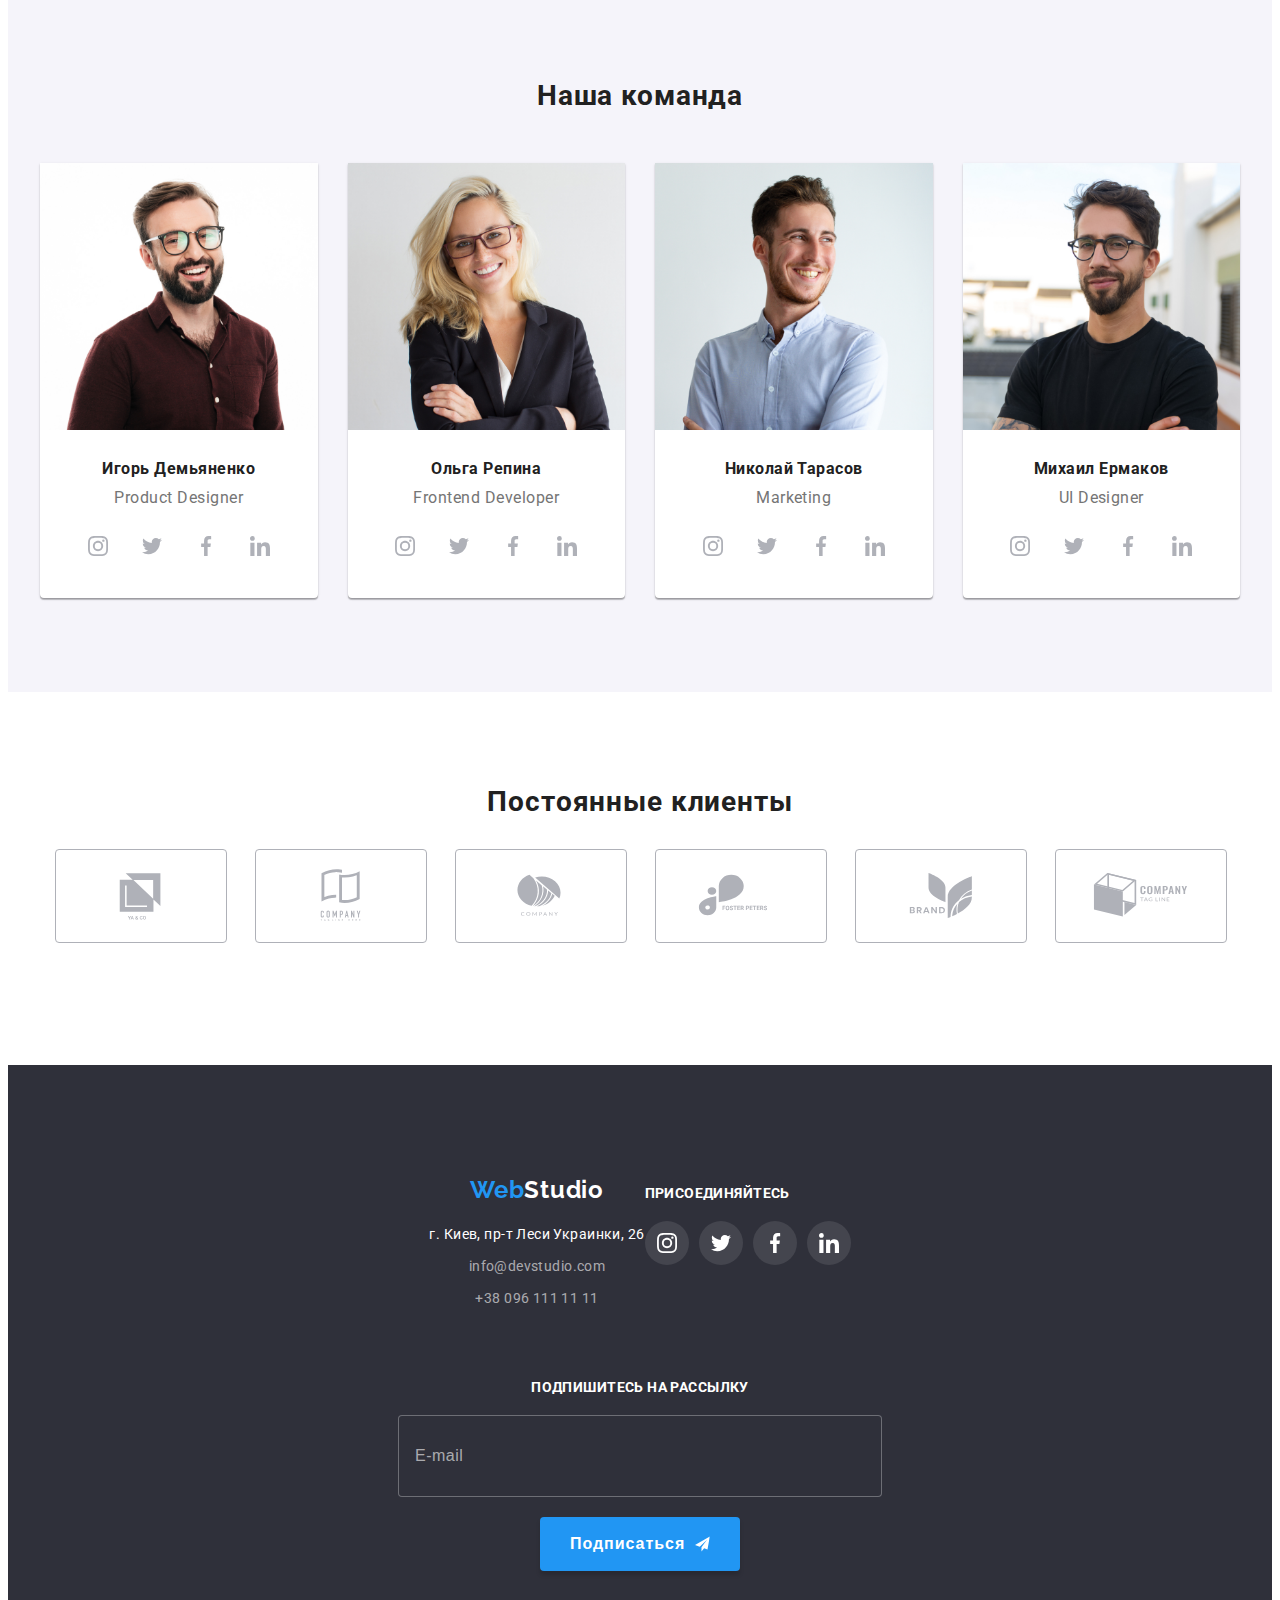
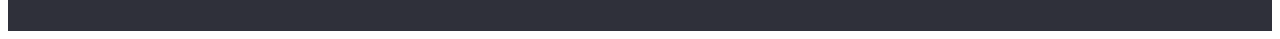
==== commit 49e80156: "day3" ====
--- a/index.html
+++ b/index.html
@@ -215,14 +215,14 @@
 
 <!--Наша команда-->
 
-    <!--<section class="section__other-background section">
+    <section class="section__other-background section">
         <div class="container">
-        <h2 class="section__title">Наша команда</h2>
+        <h2 class="section__title-team">Наша команда</h2>
 
         <ul class="team list">
 
             <li class="team__item">
-                <img src="./images/igor.jpg" alt="Игорь Демьяненко" width="270"/>
+                <img class="team__img" src="./images/igor.jpg" alt="Игорь Демьяненко" width="270"/>
             <div class="team__card">
                 <h3 class="team__title">Игорь Демьяненко</h3>
                 <p class="team__text">Product Designer</p>
@@ -262,7 +262,7 @@
             </li>
 
             <li class="team__item">
-                <img src="./images/olga.jpg" alt="Ольга Репина" width="270" />
+                <img class="team__img" src="./images/olga.jpg" alt="Ольга Репина" width="270" />
                 <div class="team__card">
                 <h3 class="team__title">Ольга Репина</h3>
                 <p class="team__text">Frontend Developer</p>
@@ -302,7 +302,7 @@
             </li>
 
             <li class="team__item">
-                <img src="./images/nikolai.jpg" alt="Николай Тарасов" width="270" />
+                <img class="team__img" src="./images/nikolai.jpg" alt="Николай Тарасов" width="270" />
                 <div class="team__card">
                 <h3 class="team__title">Николай Тарасов</h3>
                 <p class="team__text">Marketing</p>
@@ -342,7 +342,7 @@
             </li>
 
             <li class="team__item">
-                <img src="./images/mihail.jpg" alt="Михаил Ермаков" width="270" />
+                <img class="team__img" src="./images/mihail.jpg" alt="Михаил Ермаков" width="270" />
                 <div class="team__card">
                 <h3 class="team__title">Михаил Ермаков</h3>
                 <p class="team__text">UI Designer</p>
@@ -384,11 +384,11 @@
 
         </ul>
         </div>
-    </section> -->
+    </section>
 
     <!---Постоянные клиенты-->
 
-    <!--<section class="section">
+    <section class="section">
         <div class="container">
             <h2 class="section__title">Постоянные клиенты</h2>
     
@@ -473,14 +473,16 @@
         </div>
     </section>
 
-    </main> -->
+    </main>
 
     <!--футер-->
 
-    <!--<footer class="footer">
+    <footer class="footer">
         <div class="container container-flex">
 
-        <div>
+            <div class="wrapper-flex">
+
+        <div class="container__footer-adres">
             
             <a class="logo web-footer link" href="./index.html">Web<span class="studio">Studio</span></Studio></a>
 
@@ -505,7 +507,7 @@
         <div class="footer-link footer-link__socials">
         
             <h2 class="footer-text" >присоединяйтесь</h2>
-        <ul class="list">
+        <ul class="list footer-link__list">
             
             
             <li class="footer-link__item">
@@ -541,6 +543,8 @@
             </li>
             
             </div>
+
+            </div>
         
         
 
@@ -571,7 +575,7 @@
 
 
 
-    </footer> -->
+    </footer> 
                         
     <div class="backdrop is-hidden" data-modal>
         <div class="modal">
--- a/css/main.min.css
+++ b/css/main.min.css
@@ -1,2 +1,2 @@
-:root{--accent-color: #2196F3;--accent-color-black: #212121;--accent-color-gray: #757575;--accent-color-white: #FFFFFF}.visually-hidden{position:absolute;width:1px;height:1px;margin:-1px;border:0;padding:0;white-space:nowrap;clip-path:inset(100%);clip:rect(0 0 0 0);overflow:hidden}.menu__link_status-current::after{content:"";position:absolute;width:100%;height:4px;background:var(--accent-color);border-radius:2px;display:block;left:0;top:45px}.benefits-list__box,.works__box,.social-list__link,.footer-link__link,.clients__link{display:flex;justify-content:center;align-items:center}h1,h2,h3,h4,h5,h6,p{margin-top:0;margin-bottom:0}ul,ol{margin-top:0;margin-bottom:0;padding-left:0}img{display:block}.list{list-style:none}.link{text-decoration:none}body{font-family:'Roboto', sans-serif;font-weight:500}.container{width:100%;padding-left:15px;padding-right:15px}@media screen and (min-width: 480px){.container{width:480px;margin:0 auto}}@media screen and (min-width: 768px){.container{width:768px}}@media screen and (min-width: 1200px){.container{width:1200px}}.section{padding:94px 0}@media screen and (max-width: 767px){.section{padding:60px 0}}.adres-font-style{font-style:normal}.adres{margin-top:20px}.adres__item{margin-bottom:9px}.adres__item:last-child{margin-bottom:0}.adres__nav-link{font-weight:400;font-size:14px;line-height:1.71;letter-spacing:0.03em;color:var(--accent-color-white);margin-bottom:9px;transition-property:color;transition-duration:250ms;transition-timing-function:cubic-bezier(0.4, 0, 0.2, 1)}.adres__nav-link:hover,.adres__nav-link:focus{color:var(--accent-color)}.adres__mail-link{font-weight:400;font-size:14px;line-height:1.71;letter-spacing:0.03em;color:rgba(255,255,255,0.6);transition-property:color;transition-duration:250ms;transition-timing-function:cubic-bezier(0.4, 0, 0.2, 1)}.adres__mail-link:hover,.adres__mail-link:focus{color:var(--accent-color)}.adres__tel-link{font-weight:400;font-size:14px;line-height:1.71;letter-spacing:0.03em;color:rgba(255,255,255,0.6);transition-property:color;transition-duration:250ms;transition-timing-function:cubic-bezier(0.4, 0, 0.2, 1)}.adres__tel-link:hover,.adres__tel-link:focus{color:var(--accent-color)}.backdrop{position:fixed;top:0;left:0;width:100%;height:100%;background:rgba(0,0,0,0.2);transition:opacity 250ms cubic-bezier(0.4, 0, 0.2, 1),visibility 250ms cubic-bezier(0.4, 0, 0.2, 1)}.backdrop.is-hidden{opacity:0;visibility:hidden;pointer-events:none}.modal{position:absolute;top:50%;left:50%;transform:translate(-50%, -50%);width:528px;background:var(--accent-color-white);box-shadow:0px 1px 3px rgba(0,0,0,0.12),0px 1px 1px rgba(0,0,0,0.14),0px 2px 1px rgba(0,0,0,0.2);border-radius:4px;padding:40px}.modal__close-button{position:absolute;top:8px;right:8px;display:flex;align-items:center;justify-content:center;width:30px;height:30px;padding:0;border-radius:50%;border:1px solid rgba(0,0,0,0.1);background-color:transparent;cursor:pointer;transition:fill 250ms cubic-bezier(0.4, 0, 0.2, 1)}.modal__close-button:hover,.modal__close-button:focus{fill:var(--accent-color)}@media screen and (max-width: 767px){.mobile-menu{position:fixed;top:0;left:0;width:100%;height:100%;background-color:azure;opacity:0;visibility:hidden;pointer-events:none;overflow-y:scroll;transition:opacity 250ms cubic-bezier(0.4, 0, 0.2, 1),visibility 250ms cubic-bezier(0.4, 0, 0.2, 1)}.mobile-menu.is-open{opacity:1;visibility:visible;pointer-events:auto}.mobile-menu__container{position:relative;padding-top:48px;padding-bottom:48px;padding-left:40px}.mobile-menu__close-btn{position:absolute;top:21px;right:15px;border:none;background-color:transparent;padding:0;line-height:0}.mobile-menu__item{display:flex;flex-direction:column;align-items:flex-start;margin-bottom:302px}.mobile-menu__title:not(:last-child){margin-bottom:32px}.mobile-menu__link{font-family:'Roboto';font-style:normal;font-weight:500;font-size:40px;line-height:47px;text-align:center;letter-spacing:0.02em;color:var(--accent-color-black)}.mobile-menu__link:hover,.mobile-menu__link:focus{color:var(--accent-color)}.mobile-menu__contact{display:flex;flex-direction:column;align-items:flex-start}.mobile-menu__contact-item{margin-bottom:32px}.mobile-menu__contact-tel{font-family:'Roboto';font-style:normal;font-weight:500;font-size:34px;line-height:40px;letter-spacing:0.02em;color:#2196F3}.mobile-menu__contact-tel:hover,.mobile-menu__contact-tel:focus{color:var(--accent-color)}.mobile-menu__contact-link{font-family:'Roboto';font-style:normal;font-weight:500;font-size:24px;line-height:28px;letter-spacing:0.02em;color:#757575}.mobile-menu__contact-link:hover,.mobile-menu__contact-link:focus{color:var(--accent-color)}.mobile-menu__social{display:flex;position:relative}.mobile-menu__link-color{font-weight:500;font-size:18px;line-height:22px;letter-spacing:0.02em;color:var(--accent-color)}.mobile-menu__social-item:not(:last-child){margin-right:20px}.mobile-menu__social-item .mobile-menu__social-link1::after{content:'';position:absolute;top:10px;width:22px;height:2px;border:1px solid rgba(33,33,33,0.2);transform:rotate(90deg)}.mobile-menu__social-item .mobile-menu__social-link2::after{content:'';position:absolute;top:10px;width:22px;height:2px;border:1px solid rgba(33,33,33,0.2);transform:rotate(90deg)}.mobile-menu__social-item .mobile-menu__social-link3::after{content:'';position:absolute;top:10px;width:22px;height:2px;border:1px solid rgba(33,33,33,0.2);transform:rotate(90deg)}}@media screen and (min-width: 768px){.mobile-menu{display:none}}.page-header{padding-top:16px;padding-bottom:16px;background-color:tomato}.logo{font-family:'Raleway', sans-serif;font-weight:700;font-size:24px;line-height:1.16;letter-spacing:0.03em;color:#000}.logo__web{color:var(--accent-color)}.page-header__container{display:flex;align-items:center;justify-content:space-between}@media screen and (max-width: 767px){.menu{display:none}.contact-list{display:none}.mobile-menu-open-btn{border:none;background-color:transparent;padding:0;height:40px}}@media screen and (min-width: 768px){.mobile-menu-open-btn{display:none}.contact-list{display:block}.page-header__container{display:flex;align-items:center}.page-header{padding-top:26px;padding-bottom:26px;background:var(--accent-color-white);border-bottom:1px solid #ECECEC}.navigation{display:flex;align-items:center}.menu{display:flex;margin-left:88px}.menu__item .current{color:var(--accent-color)}.menu__item:not(:last-child){margin-right:50px}.menu__link{position:relative;font-size:14px;line-height:1.14;letter-spacing:0.02em;color:var(--accent-color-black);transition-property:color;transition-duration:250ms;transition-timing-function:cubic-bezier(0.4, 0, 0.2, 1)}.menu__link:hover,.menu__link:focus{color:var(--accent-color)}.contact-list__page-header{display:flex;margin-left:auto}.contact-list__link{display:flex;align-items:center;font-size:14px;line-height:1.14;letter-spacing:0.02em;margin-left:auto;color:var(--accent-color-gray);transition-property:color;transition-duration:250ms;transition-timing-function:cubic-bezier(0.4, 0, 0.2, 1)}.contact-list__link:hover,.contact-list__link:focus{color:var(--accent-color);fill:#2196f3}.contact-list__icon{margin-right:10px;fill:#757575;transition-property:fill;transition-duration:250ms;transition-timing-function:cubic-bezier(0.4, 0, 0.2, 1)}.phone-number:hover .contact-list__icon,.phone-number:focus .contact-list__icon{color:var(--accent-color);fill:#2196f3}.contact-list__link:hover .contact-list__icon,.contact-list__link:focus .contact-list__icon{color:var(--accent-color);fill:#2196f3}}@media screen and (max-width: 1199px){.contact-list__page-header{flex-direction:column;align-items:baseline}}@media screen and (min-width: 1200px){.page-header{padding-top:24px;padding-bottom:25px;background:var(--accent-color-white);border-bottom:1px solid #ECECEC}.menu{margin-left:93px}.menu__item .current{color:var(--accent-color)}.menu__item:not(:last-child){margin-right:50px}.contact-list .contact-list__item+.contact-list__item{margin-left:50px}.contact-list__link{display:flex;align-items:center;font-size:14px;line-height:1.14;letter-spacing:0.02em;margin-left:auto;color:var(--accent-color-gray);transition-property:color;transition-duration:250ms;transition-timing-function:cubic-bezier(0.4, 0, 0.2, 1)}.contact-list__link:hover,.contact-list__link:focus{color:var(--accent-color);fill:#2196f3}.contact-list__icon{margin-right:10px;fill:#757575;transition-property:fill;transition-duration:250ms;transition-timing-function:cubic-bezier(0.4, 0, 0.2, 1)}.phone-number:hover .contact-list__icon,.phone-number:focus .contact-list__icon{color:var(--accent-color);fill:#2196f3}.contact-list__link:hover .contact-list__icon,.contact-list__link:focus .contact-list__icon{color:var(--accent-color);fill:#2196f3}}@media screen and (max-width: 1199px){.hero{text-transform:uppercase;background-color:#c4c4c4;text-align:center;padding-top:118px;padding-bottom:198px;margin-left:auto;margin-right:auto;background-image:linear-gradient(to right, rgba(47,48,58,0.4), rgba(47,48,58,0.4)),url(../images/background.jpg);background-size:cover;background-position:center;background-repeat:no-repeat;max-width:1600px}.hero__title{font-weight:900;font-size:26px;line-height:1.61;letter-spacing:0.06em;text-transform:uppercase;color:var(--accent-color-white);margin-left:auto;margin-right:auto;margin-bottom:30px;width:360px}}@media screen and (min-width: 1200px){.hero{text-transform:uppercase;background-color:#c4c4c4;text-align:center;padding-top:200px;padding-bottom:200px;margin-left:auto;margin-right:auto;background-image:linear-gradient(to right, rgba(47,48,58,0.4), rgba(47,48,58,0.4)),url(../images/background.jpg);background-size:cover;background-position:center;background-repeat:no-repeat;max-width:1600px}.hero__title{font-weight:900;font-size:44px;line-height:1.36;letter-spacing:0.06em;color:var(--accent-color-white);margin-left:auto;margin-right:auto;width:696px;margin-bottom:30px}}.hero__btn{min-width:136px;padding-left:32px;padding-top:10px;padding-right:32px;padding-bottom:10px;border-radius:4px;border:transparent;font-weight:700;font-size:16px;line-height:1.875;letter-spacing:0.06em;cursor:pointer;color:var(--accent-color-white);background-color:var(--accent-color);box-shadow:0px 4px 4px rgba(0,0,0,0.15);transition-property:background-color;transition-duration:250ms;transition-timing-function:cubic-bezier(0.4, 0, 0.2, 1);transition-property:color;transition-duration:250ms;transition-timing-function:cubic-bezier(0.4, 0, 0.2, 1)}.hero__btn:hover,.hero__btn:focus{background-color:var(--accent-color);color:var(--accent-color-white)}.benefits-list{display:block;justify-content:center}.benefits-list__item{width:450px;margin-bottom:30px}.benefits-list__item:nth-child(4n){margin-bottom:0}.benefits-list__title{font-weight:700;font-size:14px;line-height:1.14;letter-spacing:0.03em;text-transform:uppercase;color:var(--accent-color-black);margin-bottom:10px}.benefits-list__text{font-weight:400;font-size:14px;line-height:1.71;letter-spacing:0.03em;color:var(--accent-color-gray)}.benefits-list__box{height:120px;border:0;margin-bottom:30px;background:#F5F4FA;border-radius:4px}.benefits-list__icon{width:70px;height:70px}@media screen and (max-width: 767px){.benefits-list__title{text-align:center}}@media screen and (min-width: 768px) and (max-width: 1199px){.benefits-list{display:flex;flex-wrap:wrap}.benefits-list__item{width:calc((100%-30px)/2)}.benefits-list__item :not(:nth-child(2n)){margin-right:30px}.benefits-list__item :not(:nth-last-child(-n+2)){margin-bottom:30px}}@media screen and (min-width: 1200px){.benefits-list{display:flex}.benefits-list__item{width:270px}.benefits-list__item{width:270px;margin-right:30px;flex-wrap:wrap}.benefits-list__item:nth-child(4n){margin-right:0}.benefits-list__item:nth-last-child(-n+4){margin-bottom:0}}@media (max-width: 1199px){.section__no-padding-top{display:none}}.section__no-padding-top{padding-top:0}.section__title{margin-bottom:50px;font-weight:700;font-size:36px;line-height:1.66;text-align:center;letter-spacing:0.03em;color:var(--accent-color-black)}.works{display:flex}.works__item{margin-right:30px;position:relative}.works__item:nth-child(3n){margin-right:0}.works__box{position:absolute;width:370px;height:70px;font-family:'Roboto';font-style:normal;font-weight:700;font-size:14px;line-height:1.14;text-align:center;letter-spacing:0.03em;text-transform:uppercase;bottom:0px;left:0px;background:rgba(47,48,58,0.8);color:var(--accent-color-white)}.section__other-background{background:#F5F4FA}.team{display:flex;margin-top:50px;text-align:center}.team__card{padding-top:30px;padding-bottom:30px}.team__item{background:var(--accent-color-white);margin-right:30px;box-shadow:0px 1px 3px rgba(0,0,0,0.12),0px 1px 1px rgba(0,0,0,0.14),0px 2px 1px rgba(0,0,0,0.2);border-radius:0px 0px 4px 4px}.team__item:nth-child(4n){margin-right:0}.team__item:nth-last-child(-n+4){margin-bottom:0}.section__title{font-weight:700;font-size:36px;line-height:1.16;text-align:center;letter-spacing:0.03em;color:var(--accent-color-black)}.team__title{font-size:16px;line-height:1.18;letter-spacing:0.03em;color:var(--accent-color-black)}.team__text{font-weight:400;font-size:16px;line-height:1.18;letter-spacing:0.03em;color:var(--accent-color-gray);margin-top:10px;margin-bottom:16px}.social-list{display:flex;justify-content:center}.social-list__item:not(:last-child){margin-right:10px}.social-list__link{width:44px;height:44px;border-radius:50%;background-color:var(--accent-color-white);transition-property:background-color, fill;transition-duration:250ms;transition-timing-function:cubic-bezier(0.4, 0, 0.2, 1)}.social-list__link:hover,.social-list__link:focus{background-color:var(--accent-color);fill:#fff}.social-list__icon{fill:#afb1b8;transition-property:fill;transition-duration:250ms;transition-timing-function:cubic-bezier(0.4, 0, 0.2, 1)}.social-list__link:hover .social-list__icon,.social-list__link:focus .social-list__icon{fill:#fff}.web-footer{color:var(--accent-color)}.studio{color:var(--accent-color-white)}.footer{display:flex;background-color:#2F303A;padding:60px 0}.container-flex{display:flex;align-items:baseline}.footer-container{display:flex;flex-direction:column;margin-left:auto}.label__form{display:flex}.label__area{padding-left:16px;padding-top:15px;padding-right:auto;padding-bottom:15px;width:358px;height:50px;border:1px solid rgba(255,255,255,0.3);border-radius:4px;background:#2F303A;font-style:normal;font-weight:400;font-size:16px;line-height:20px;letter-spacing:0.03em;color:var(--accent-color-white)}.label__area::placeholder{color:rgba(255,255,255,0.6)}.label__text{font-style:normal;font-weight:700;font-size:14px;line-height:16px;letter-spacing:0.03em;text-transform:uppercase;color:var(--accent-color-white);margin-bottom:20px}.footer-text{margin-bottom:20px;font-style:normal;font-weight:700;font-size:14px;line-height:16px;letter-spacing:0.03em;text-transform:uppercase;color:var(--accent-color-white)}.label__btn{display:flex;justify-content:center;align-items:center;margin-left:12px;width:200px;height:50px;background:var(--accent-color);box-shadow:0px 4px 4px rgba(0,0,0,0.15);border-radius:4px;cursor:pointer;border-color:transparent;font-style:normal;font-weight:700;font-size:16px;line-height:30px;letter-spacing:0.06em;padding-left:26px;padding-top:10px;padding-right:26px;padding-bottom:10px;color:var(--accent-color-white)}.label__icon{display:inline;margin-left:10px}.footer-link__item{display:inline-block;margin-right:10px}.footer-link__socials{display:flex;flex-direction:column;margin-left:70px}.footer-link__link{width:44px;height:44px;border-radius:50%;background:rgba(255,255,255,0.1);fill:#fff;transition-property:background-color;transition-duration:250ms;transition-timing-function:cubic-bezier(0.4, 0, 0.2, 1)}.footer-link__link:hover,.footer-link__link:focus{background-color:var(--accent-color)}.section__title{text-align:center;margin-bottom:50px;font-style:normal;font-weight:700;font-size:36px;line-height:1.16;text-align:center;letter-spacing:0.03em;color:var(--accent-color-black)}.clients{display:flex}.clients__item{margin-right:30px;width:170px;height:92px}.clients__item:last-child{margin-right:0}.clients__icon{width:106px;height:60px}.clients__link{width:100%;height:100%;border:1px solid #AFB1B8;border-radius:4px;fill:#afb1b8;transition:fill 250ms cubic-bezier(0.4, 0, 0.2, 1),border 250ms cubic-bezier(0.4, 0, 0.2, 1)}.clients__link:hover,.clients__link:focus{border:1px solid #2196F3;fill:#2196f3}.buttons{font-size:16px;line-height:1.62;text-align:center;letter-spacing:0.03em}.button-list{display:flex;justify-content:center;margin-bottom:50px}.button-list__button-item{display:flex;justify-content:center;margin-right:8px}.button-list__button-item:last-child{margin-right:0}.button-list__button-portfolio{background-color:#F5F4FA;color:var(--accent-color-black);padding-left:22px;padding-top:6px;padding-right:22px;padding-bottom:6px;border-radius:4px;min-width:101px;border:transparent;font-style:normal;font-weight:500;font-size:16px;line-height:1.625;letter-spacing:0.03em;transition-property:background-color, color, box-shadow;transition-duration:250ms;transition-timing-function:cubic-bezier(0.4, 0, 0.2, 1)}.button-list__button-portfolio:hover,.button-list__button-portfolio:focus{color:var(--accent-color-white);background-color:var(--accent-color);cursor:pointer;box-shadow:0px 3px 1px rgba(0,0,0,0.1),0px 1px 2px rgba(0,0,0,0.08),0px 2px 2px rgba(0,0,0,0.12);border-radius:4px}.button-all{min-width:73px;color:var(--accent-color-black);padding-left:22px;padding-top:6px;padding-right:22px;padding-bottom:6px;border-radius:4px}.project-name{font-weight:700;font-size:18px;line-height:2;letter-spacing:0.06em;color:var(--accent-color-black)}.projects__item{margin-right:30px;margin-bottom:30px;background:var(--accent-color-white)}.projects__item:nth-child(3n){margin-right:0}.projects__item:nth-last-child(-n+3){margin-bottom:0}.projects-item-link{display:block;transition-property:box-shadow;transition-duration:250ms;transition-timing-function:cubic-bezier(0.4, 0, 0.2, 1)}.projects-item-link:hover,.projects-item-link:focus{box-shadow:0px 1px 1px rgba(0,0,0,0.12),0px 4px 4px rgba(0,0,0,0.06),1px 4px 6px rgba(0,0,0,0.16)}.projects__list{display:flex;flex-wrap:wrap}.projects__card{padding-left:24px;padding-top:20px;padding-right:24px;padding-bottom:20px;border-left:1px solid #EEEEEE;border-right:1px solid #EEEEEE;border-bottom:1px solid #EEEEEE}.projects__type{font-weight:400;font-size:16px;line-height:1.87;letter-spacing:0.03em;margin-top:4px;color:var(--accent-color-gray)}.modal-container{position:relative;overflow:hidden}.modal-text{position:absolute;top:0;left:0;padding-left:24px;padding-top:63px;padding-right:24px;padding-bottom:63px;overflow:auto;transform:translateY(100%);transition-property:transform;transition-duration:250ms;transition-timing-function:cubic-bezier(0.4, 0, 0.2, 1);width:100%;height:100%;font-style:normal;font-weight:400;font-size:18px;line-height:1.55;letter-spacing:0.03em;color:var(--accent-color-white);background:rgba(33,150,243,0.9)}.projects-item-link:hover .modal-text,.projects-item-link:focus .modal-text{transform:translateY(0)}.modal__text-head{margin-bottom:12px;font-style:normal;font-weight:700;font-size:20px;line-height:1.15;text-align:center;letter-spacing:0.03em;color:var(--accent-color-black)}.modal__form{display:flex;flex-direction:column}.modal__label{margin-bottom:20px}.modal__name-span{display:block;margin-bottom:4px;font-style:normal;font-weight:400;font-size:12px;line-height:1.166;letter-spacing:0.01em;color:var(--accent-color-gray)}.modal__input-wrapper{position:relative;display:block}.modal__input{width:100%;height:40px;border-radius:4px;padding-left:42px;border:1px solid rgba(33,33,33,0.2);border-radius:4px;transition:border-color 250ms cubic-bezier(0.4, 0, 0.2, 1)}.modal__input:focus{outline:none;border-color:var(--accent-color)}.modal__icon{position:absolute;top:50%;left:15px;transform:translateY(-50%);display:block;transition:fill 250ms cubic-bezier(0.4, 0, 0.2, 1)}.modal-input:focus+.modal__icon{fill:#2196f3}.modal__message{display:block;width:100%;height:120px;padding:12px 16px;border:1px solid rgba(33,33,33,0.2);border-radius:4px;resize:none;transition:border-color 250ms cubic-bezier(0.4, 0, 0.2, 1)}.modal__message:focus{outline:none;border-color:var(--accent-color)}.modal__message::placeholder{color:rgba(117,117,117,0.5)}.modal__contact-form-checkbox-label{display:flex;align-items:center;justify-content:center;margin-bottom:30px;flex-wrap:nowrap;font-style:normal;font-weight:400;font-size:14px;line-height:1.71;letter-spacing:0.03em;color:var(--accent-color-gray)}.modal__contact-form-checkbox-label::before{content:"";display:block;margin-right:7px;width:16px;height:15px;cursor:pointer;border:2px solid #212121;border-radius:2px;transition:background-color 250ms cubic-bezier(0.4, 0, 0.2, 1),outline 250ms cubic-bezier(0.4, 0, 0.2, 1)}.modal__contact-form-checkbox:checked+.modal__contact-form-checkbox-label::before{background-color:var(--accent-color);background-image:url("../images/icon check.svg");background-size:cover;background-position:center;background-repeat:no-repeat}.modal__contact-form-checkbox:focus+.modal__contact-form-checkbox-label::before{outline:2px solid rgba(0,0,255,0.5)}.policy-text{color:var(--accent-color)}.modal__contact-form-btn{align-self:center;min-width:200px;padding:10px 55px;font-style:normal;font-weight:700;font-size:16px;line-height:1.875;border:transparent;letter-spacing:0.06em;color:var(--accent-color-white);background:#188CE8;box-shadow:0px 4px 4px rgba(0,0,0,0.15);border-radius:4px;cursor:pointer}
+:root{--accent-color: #2196F3;--accent-color-black: #212121;--accent-color-gray: #757575;--accent-color-white: #FFFFFF}.visually-hidden{position:absolute;width:1px;height:1px;margin:-1px;border:0;padding:0;white-space:nowrap;clip-path:inset(100%);clip:rect(0 0 0 0);overflow:hidden}.menu__link_status-current::after{content:"";position:absolute;width:100%;height:4px;background:var(--accent-color);border-radius:2px;display:block;left:0;top:45px}.benefits-list__box,.works__box,.social-list__link,.footer-link__link,.clients__link{display:flex;justify-content:center;align-items:center}h1,h2,h3,h4,h5,h6,p{margin-top:0;margin-bottom:0}ul,ol{margin-top:0;margin-bottom:0;padding-left:0}img{display:block}.list{list-style:none}.link{text-decoration:none}body{font-family:'Roboto', sans-serif;font-weight:500}.container{width:100%;padding-left:15px;padding-right:15px}@media screen and (min-width: 480px){.container{width:480px;margin:0 auto}}@media screen and (min-width: 768px){.container{width:768px}}@media screen and (min-width: 1200px){.container{width:1200px}}.section{padding:94px 0}@media screen and (max-width: 767px){.section{padding:60px 0}}.adres-font-style{margin-top:20px;font-style:normal}.adres__item{margin-bottom:8px}.adres__nav-link{font-weight:400;font-size:14px;line-height:1.71;letter-spacing:0.03em;color:var(--accent-color-white);transition-property:color;transition-duration:250ms;transition-timing-function:cubic-bezier(0.4, 0, 0.2, 1)}.adres__nav-link:hover,.adres__nav-link:focus{color:var(--accent-color)}.adres__mail-link{font-weight:400;font-size:14px;line-height:1.71;letter-spacing:0.03em;color:rgba(255,255,255,0.6);transition-property:color;transition-duration:250ms;transition-timing-function:cubic-bezier(0.4, 0, 0.2, 1)}.adres__mail-link:hover,.adres__mail-link:focus{color:var(--accent-color)}.adres__tel-link{font-weight:400;font-size:14px;line-height:1.71;letter-spacing:0.03em;color:rgba(255,255,255,0.6);transition-property:color;transition-duration:250ms;transition-timing-function:cubic-bezier(0.4, 0, 0.2, 1)}.adres__tel-link:hover,.adres__tel-link:focus{color:var(--accent-color)}.backdrop{position:fixed;top:0;left:0;width:100%;height:100%;background:rgba(0,0,0,0.2);transition:opacity 250ms cubic-bezier(0.4, 0, 0.2, 1),visibility 250ms cubic-bezier(0.4, 0, 0.2, 1)}.backdrop.is-hidden{opacity:0;visibility:hidden;pointer-events:none}.modal{position:absolute;top:50%;left:50%;transform:translate(-50%, -50%);width:528px;background:var(--accent-color-white);box-shadow:0px 1px 3px rgba(0,0,0,0.12),0px 1px 1px rgba(0,0,0,0.14),0px 2px 1px rgba(0,0,0,0.2);border-radius:4px;padding:40px}.modal__close-button{position:absolute;top:8px;right:8px;display:flex;align-items:center;justify-content:center;width:30px;height:30px;padding:0;border-radius:50%;border:1px solid rgba(0,0,0,0.1);background-color:transparent;cursor:pointer;transition:fill 250ms cubic-bezier(0.4, 0, 0.2, 1)}.modal__close-button:hover,.modal__close-button:focus{fill:var(--accent-color)}@media screen and (max-width: 767px){.mobile-menu{position:fixed;top:0;left:0;width:100%;height:100%;background-color:azure;opacity:0;visibility:hidden;pointer-events:none;overflow-y:scroll;transition:opacity 250ms cubic-bezier(0.4, 0, 0.2, 1),visibility 250ms cubic-bezier(0.4, 0, 0.2, 1)}.mobile-menu.is-open{opacity:1;visibility:visible;pointer-events:auto}.mobile-menu__container{position:relative;padding-top:48px;padding-bottom:48px;padding-left:40px}.mobile-menu__close-btn{position:absolute;top:21px;right:15px;border:none;background-color:transparent;padding:0;line-height:0}.mobile-menu__item{display:flex;flex-direction:column;align-items:flex-start;margin-bottom:302px}.mobile-menu__title:not(:last-child){margin-bottom:32px}.mobile-menu__link{font-family:'Roboto';font-style:normal;font-weight:500;font-size:40px;line-height:47px;text-align:center;letter-spacing:0.02em;color:var(--accent-color-black)}.mobile-menu__link:hover,.mobile-menu__link:focus{color:var(--accent-color)}.mobile-menu__contact{display:flex;flex-direction:column;align-items:flex-start}.mobile-menu__contact-item{margin-bottom:32px}.mobile-menu__contact-tel{font-family:'Roboto';font-style:normal;font-weight:500;font-size:34px;line-height:40px;letter-spacing:0.02em;color:#2196F3}.mobile-menu__contact-tel:hover,.mobile-menu__contact-tel:focus{color:var(--accent-color)}.mobile-menu__contact-link{font-family:'Roboto';font-style:normal;font-weight:500;font-size:24px;line-height:28px;letter-spacing:0.02em;color:#757575}.mobile-menu__contact-link:hover,.mobile-menu__contact-link:focus{color:var(--accent-color)}.mobile-menu__social{display:flex;position:relative}.mobile-menu__link-color{font-weight:500;font-size:18px;line-height:22px;letter-spacing:0.02em;color:var(--accent-color)}.mobile-menu__social-item:not(:last-child){margin-right:20px}.mobile-menu__social-link1::after{content:'';position:absolute;top:10px;width:22px;height:2px;border:1px solid rgba(33,33,33,0.2);transform:rotate(90deg)}.mobile-menu__social-link2::after{content:'';position:absolute;top:10px;width:22px;height:2px;border:1px solid rgba(33,33,33,0.2);transform:rotate(90deg)}.mobile-menu__social-link3::after{content:'';position:absolute;top:10px;width:22px;height:2px;border:1px solid rgba(33,33,33,0.2);transform:rotate(90deg)}}@media screen and (min-width: 768px){.mobile-menu{display:none}}.page-header{padding-top:10px;padding-bottom:10px;border-bottom:1px solid #ececec}.logo{font-family:'Raleway', sans-serif;font-weight:700;font-size:24px;line-height:1.16;letter-spacing:0.03em;color:#000}.logo__web{color:var(--accent-color)}.page-header__container{display:flex;align-items:center;justify-content:space-between}@media screen and (max-width: 767px){.menu{display:none}.contact-list{display:none}.mobile-menu-open-btn{border:none;background-color:transparent;padding:0;height:40px}}@media screen and (min-width: 768px){.mobile-menu-open-btn{display:none}.page-header__container{display:flex;align-items:center}.page-header{padding-top:26px;padding-bottom:26px;background:var(--accent-color-white);border-bottom:1px solid #ECECEC}.navigation{display:flex;align-items:center}.menu{display:flex;margin-left:88px}.menu__item .current{color:var(--accent-color)}.menu__item:not(:last-child){margin-right:50px}.menu__link{position:relative;font-size:14px;line-height:1.14;letter-spacing:0.02em;color:var(--accent-color-black);transition-property:color;transition-duration:250ms;transition-timing-function:cubic-bezier(0.4, 0, 0.2, 1)}.menu__link:hover,.menu__link:focus{color:var(--accent-color)}.contact-list__page-header{display:block}.contact-list__item:not(:last-child){margin-bottom:10px}.contact-list__link{display:flex;align-items:center;font-size:14px;line-height:1.14;letter-spacing:0.02em;margin-left:auto;color:var(--accent-color-gray);transition-property:color;transition-duration:250ms;transition-timing-function:cubic-bezier(0.4, 0, 0.2, 1)}.contact-list__link:hover,.contact-list__link:focus{color:var(--accent-color);fill:#2196f3}.contact-list__icon{margin-right:10px;fill:#757575;transition-property:fill;transition-duration:250ms;transition-timing-function:cubic-bezier(0.4, 0, 0.2, 1)}.phone-number:hover .contact-list__icon,.phone-number:focus .contact-list__icon{color:var(--accent-color);fill:#2196f3}.contact-list__link:hover .contact-list__icon,.contact-list__link:focus .contact-list__icon{color:var(--accent-color);fill:#2196f3}}@media screen and (max-width: 1199px){.contact-list__page-header{flex-direction:column;align-items:baseline}}@media screen and (min-width: 1200px){.page-header{padding-top:24px;padding-bottom:25px;background:var(--accent-color-white);border-bottom:1px solid #ECECEC}.menu{margin-left:93px}.menu__item .current{color:var(--accent-color)}.menu__item:not(:last-child){margin-right:50px}.contact-list .contact-list__item+.contact-list__item{margin-left:50px}.contact-list__link{display:flex;align-items:center;font-size:14px;line-height:1.14;letter-spacing:0.02em;margin-left:auto;color:var(--accent-color-gray);transition-property:color;transition-duration:250ms;transition-timing-function:cubic-bezier(0.4, 0, 0.2, 1)}.contact-list__link:hover,.contact-list__link:focus{color:var(--accent-color);fill:#2196f3}.contact-list__icon{margin-right:10px;fill:#757575;transition-property:fill;transition-duration:250ms;transition-timing-function:cubic-bezier(0.4, 0, 0.2, 1)}.phone-number:hover .contact-list__icon,.phone-number:focus .contact-list__icon{color:var(--accent-color);fill:#2196f3}.contact-list__link:hover .contact-list__icon,.contact-list__link:focus .contact-list__icon{color:var(--accent-color);fill:#2196f3}}@media screen and (max-width: 1199px){.hero{text-transform:uppercase;background-color:#c4c4c4;text-align:center;padding-top:118px;padding-bottom:198px;margin-left:auto;margin-right:auto;background-image:linear-gradient(to right, rgba(47,48,58,0.4), rgba(47,48,58,0.4)),url(../images/background.jpg);background-size:cover;background-position:center;background-repeat:no-repeat;max-width:1600px}.hero__title{font-weight:900;font-size:26px;line-height:1.61;letter-spacing:0.06em;text-transform:uppercase;color:var(--accent-color-white);margin-left:auto;margin-right:auto;margin-bottom:30px;width:360px}}@media screen and (min-width: 1200px){.hero{text-transform:uppercase;background-color:#c4c4c4;text-align:center;padding-top:200px;padding-bottom:200px;margin-left:auto;margin-right:auto;background-image:linear-gradient(to right, rgba(47,48,58,0.4), rgba(47,48,58,0.4)),url(../images/background.jpg);background-size:cover;background-position:center;background-repeat:no-repeat;max-width:1600px}.hero__title{font-weight:900;font-size:44px;line-height:1.36;letter-spacing:0.06em;color:var(--accent-color-white);margin-left:auto;margin-right:auto;width:696px;margin-bottom:30px}}.hero__btn{min-width:136px;padding-left:32px;padding-top:10px;padding-right:32px;padding-bottom:10px;border-radius:4px;border:transparent;font-weight:700;font-size:16px;line-height:1.875;letter-spacing:0.06em;cursor:pointer;color:var(--accent-color-white);background-color:var(--accent-color);box-shadow:0px 4px 4px rgba(0,0,0,0.15);transition-property:background-color;transition-duration:250ms;transition-timing-function:cubic-bezier(0.4, 0, 0.2, 1);transition-property:color;transition-duration:250ms;transition-timing-function:cubic-bezier(0.4, 0, 0.2, 1)}.hero__btn:hover,.hero__btn:focus{background-color:var(--accent-color);color:var(--accent-color-white)}.benefits-list{display:block;justify-content:center}.benefits-list__title{font-weight:700;font-size:14px;line-height:1.14;letter-spacing:0.03em;text-transform:uppercase;color:var(--accent-color-black);margin-bottom:10px}.benefits-list__text{font-weight:400;font-size:14px;line-height:1.71;letter-spacing:0.03em;color:var(--accent-color-gray)}.benefits-list__box{height:120px;border:0;margin-bottom:30px;background:#F5F4FA;border-radius:4px}.benefits-list__icon{width:70px;height:70px}@media screen and (max-width: 767px){.benefits-list__title{text-align:center}.benefits-list__item{width:450px;margin-bottom:30px}.benefits-list__item:nth-child(4n){margin-bottom:0}}@media screen and (min-width: 768px){.benefits-list__title{text-align:left}.benefits-list{display:flex;flex-wrap:wrap}.benefits-list__item{width:354px}.benefits-list__item:nth-child(odd){margin-right:30px}.benefits-list__item:nth-last-child(-n+2){margin-bottom:0}}@media screen and (min-width: 768px) and (min-width: 1200px){.benefits-list{display:flex}.benefits-list__item{width:270px}.benefits-list__item{width:270px;margin-right:30px;flex-wrap:wrap}.benefits-list__item:nth-child(4n){margin-right:0}.benefits-list__item:nth-last-child(-n+4){margin-bottom:0}}@media (max-width: 1199px){.section__no-padding-top{display:none}}.section__no-padding-top{padding-top:0}.section__title{margin-bottom:50px;font-weight:700;font-size:36px;line-height:1.66;text-align:center;letter-spacing:0.03em;color:var(--accent-color-black)}.works{display:flex}.works__item{margin-right:30px;position:relative}.works__item:nth-child(3n){margin-right:0}.works__box{position:absolute;width:370px;height:70px;font-family:'Roboto';font-style:normal;font-weight:700;font-size:14px;line-height:1.14;text-align:center;letter-spacing:0.03em;text-transform:uppercase;bottom:0px;left:0px;background:rgba(47,48,58,0.8);color:var(--accent-color-white)}.section__other-background{background:#F5F4FA}.section__title-team{font-weight:700;font-size:28px;line-height:1.17;text-align:center;letter-spacing:0.03em;color:var(--accent-color-black)}.team__img{width:100%}.team__card{padding-top:30px;padding-bottom:24px}.team__item{background:var(--accent-color-white);margin-bottom:30px;box-shadow:0px 1px 3px rgba(0,0,0,0.12),0px 1px 1px rgba(0,0,0,0.14),0px 2px 1px rgba(0,0,0,0.2);border-radius:0px 0px 4px 4px}.team__item:last-child{margin-bottom:0}.team__title{font-size:16px;line-height:1.18;letter-spacing:0.03em;color:var(--accent-color-black)}.team__text{font-weight:400;font-size:16px;line-height:1.18;letter-spacing:0.03em;color:var(--accent-color-gray);margin-top:10px;margin-bottom:16px}.social-list{display:flex;justify-content:center}.social-list__item:not(:last-child){margin-right:10px}.social-list__link{width:44px;height:44px;border-radius:50%;background-color:var(--accent-color-white);transition-property:background-color, fill;transition-duration:250ms;transition-timing-function:cubic-bezier(0.4, 0, 0.2, 1)}.social-list__link:hover,.social-list__link:focus{background-color:var(--accent-color);fill:#fff}.social-list__icon{fill:#afb1b8;transition-property:fill;transition-duration:250ms;transition-timing-function:cubic-bezier(0.4, 0, 0.2, 1)}.social-list__link:hover .social-list__icon,.social-list__link:focus .social-list__icon{fill:#fff}@media screen and (max-width: 767px){.team__img{width:100%}.team{display:inline-block;margin-top:30px;text-align:center}}@media screen and (min-width: 768px){.team{display:flex;flex-wrap:wrap;margin-top:30px}.team__card{text-align:center}.team__item{width:354px}.team__item:nth-child(odd){margin-right:30px}.team__item:nth-last-child(-n+2){margin-bottom:0}}@media screen and (min-width: 768px) and (min-width: 1200px){.team{display:flex;margin-top:50px;text-align:center;flex-wrap:nowrap}.team__card{padding-bottom:30px}.team__item{margin-right:30px}.team__item:nth-child(4n){margin-right:0}.team__item:nth-last-child(-n+4){margin-bottom:0}}.web-footer{color:var(--accent-color)}.studio{color:var(--accent-color-white)}.footer{background-color:#2F303A;padding:60px 0}.container-flex{display:flex;flex-direction:column;align-items:center}.wrapper-flex{margin-bottom:60px}.container__footer-adres{text-align:center}.label__area{padding:15px 16px;margin-bottom:20px;width:100%;height:50px;border:1px solid rgba(255,255,255,0.3);border-radius:4px;background:#2F303A;font-style:normal;font-weight:400;font-size:16px;line-height:20px;letter-spacing:0.03em;color:var(--accent-color-white)}.label__area::placeholder{color:rgba(255,255,255,0.6)}.label__text{text-align:center;font-style:normal;font-weight:700;font-size:14px;line-height:16px;letter-spacing:0.03em;text-transform:uppercase;color:var(--accent-color-white);margin-bottom:20px}.footer-text{margin-bottom:20px;font-style:normal;font-weight:700;font-size:14px;line-height:16px;letter-spacing:0.03em;text-transform:uppercase;color:var(--accent-color-white)}.label__btn{display:flex;align-items:center;margin:0 auto;width:200px;background:var(--accent-color);box-shadow:0px 4px 4px rgba(0,0,0,0.15);border-radius:4px;cursor:pointer;border-color:transparent;font-style:normal;font-weight:700;font-size:16px;line-height:30px;letter-spacing:0.06em;padding:10px 28px;color:var(--accent-color-white)}.label__icon{display:inline;margin-left:10px}.footer-link__item:not(:last-child){margin-right:10px}.footer-link__socials{margin-top:60px;margin-left:auto;margin-right:auto}.footer-link__list{display:flex;justify-content:center}.footer-link__link{width:44px;height:44px;border-radius:50%;background:rgba(255,255,255,0.1);fill:#fff;transition-property:background-color;transition-duration:250ms;transition-timing-function:cubic-bezier(0.4, 0, 0.2, 1)}.footer-link__link:hover,.footer-link__link:focus{background-color:var(--accent-color)}@media screen and (min-width: 768px){.wrapper-flex{display:flex;justify-content:space-around;align-items:baseline}.label__area{display:block;margin-right:auto;margin-left:auto;width:450px}}.section__title{margin-bottom:30px;font-style:normal;font-weight:700;font-size:28px;line-height:1.17;text-align:center;letter-spacing:0.03em;color:var(--accent-color-black)}.clients{display:flex;flex-wrap:wrap;justify-content:center}.clients__item{width:210px;height:92px}.clients__item:nth-child(odd){margin-right:30px}.clients__item:not(:nth-last-child(-n+2)){margin-bottom:30px}.clients__item .clients__item{width:calc((100% - 30px)/2)}.clients__icon{width:106px;height:60px}.clients__link{width:100%;height:100%;border:1px solid #AFB1B8;border-radius:4px;fill:#afb1b8;transition:fill 250ms cubic-bezier(0.4, 0, 0.2, 1),border 250ms cubic-bezier(0.4, 0, 0.2, 1)}.clients__link:hover,.clients__link:focus{border:1px solid #2196F3;fill:#2196f3}@media screen and (min-width: 768px) and (max-width: 1199px){.clients__item{width:calc((100% - 60px) / 3)}.clients__item:nth-child(odd){margin-right:0}.clients__item:not(:nth-last-child(-n+2)){margin-bottom:0}.clients__item:not(:nth-child(3n)){margin-right:30px}.clients__item:not(:nth-last-child(-n+3)){margin-bottom:30px}}@media screen and (min-width: 1200px){.clients__item{margin-right:30px;width:170px;height:92px}.clients__item:last-child{margin-right:0}}.buttons{font-size:16px;line-height:1.62;text-align:center;letter-spacing:0.03em}.button-list{display:flex;justify-content:center;margin-bottom:50px}.button-list__button-item{display:flex;justify-content:center;margin-right:8px}.button-list__button-item:last-child{margin-right:0}.button-list__button-portfolio{background-color:#F5F4FA;color:var(--accent-color-black);padding-left:22px;padding-top:6px;padding-right:22px;padding-bottom:6px;border-radius:4px;min-width:101px;border:transparent;font-style:normal;font-weight:500;font-size:16px;line-height:1.625;letter-spacing:0.03em;transition-property:background-color, color, box-shadow;transition-duration:250ms;transition-timing-function:cubic-bezier(0.4, 0, 0.2, 1)}.button-list__button-portfolio:hover,.button-list__button-portfolio:focus{color:var(--accent-color-white);background-color:var(--accent-color);cursor:pointer;box-shadow:0px 3px 1px rgba(0,0,0,0.1),0px 1px 2px rgba(0,0,0,0.08),0px 2px 2px rgba(0,0,0,0.12);border-radius:4px}.button-all{min-width:73px;color:var(--accent-color-black);padding-left:22px;padding-top:6px;padding-right:22px;padding-bottom:6px;border-radius:4px}.project-name{font-weight:700;font-size:18px;line-height:2;letter-spacing:0.06em;color:var(--accent-color-black)}.projects__item{margin-right:30px;margin-bottom:30px;background:var(--accent-color-white)}.projects__item:nth-child(3n){margin-right:0}.projects__item:nth-last-child(-n+3){margin-bottom:0}.projects-item-link{display:block;transition-property:box-shadow;transition-duration:250ms;transition-timing-function:cubic-bezier(0.4, 0, 0.2, 1)}.projects-item-link:hover,.projects-item-link:focus{box-shadow:0px 1px 1px rgba(0,0,0,0.12),0px 4px 4px rgba(0,0,0,0.06),1px 4px 6px rgba(0,0,0,0.16)}.projects__list{display:flex;flex-wrap:wrap}.projects__card{padding-left:24px;padding-top:20px;padding-right:24px;padding-bottom:20px;border-left:1px solid #EEEEEE;border-right:1px solid #EEEEEE;border-bottom:1px solid #EEEEEE}.projects__type{font-weight:400;font-size:16px;line-height:1.87;letter-spacing:0.03em;margin-top:4px;color:var(--accent-color-gray)}.modal-container{position:relative;overflow:hidden}.modal-text{position:absolute;top:0;left:0;padding-left:24px;padding-top:63px;padding-right:24px;padding-bottom:63px;overflow:auto;transform:translateY(100%);transition-property:transform;transition-duration:250ms;transition-timing-function:cubic-bezier(0.4, 0, 0.2, 1);width:100%;height:100%;font-style:normal;font-weight:400;font-size:18px;line-height:1.55;letter-spacing:0.03em;color:var(--accent-color-white);background:rgba(33,150,243,0.9)}.projects-item-link:hover .modal-text,.projects-item-link:focus .modal-text{transform:translateY(0)}.modal__text-head{margin-bottom:12px;font-style:normal;font-weight:700;font-size:20px;line-height:1.15;text-align:center;letter-spacing:0.03em;color:var(--accent-color-black)}.modal__form{display:flex;flex-direction:column}.modal__label{margin-bottom:20px}.modal__name-span{display:block;margin-bottom:4px;font-style:normal;font-weight:400;font-size:12px;line-height:1.166;letter-spacing:0.01em;color:var(--accent-color-gray)}.modal__input-wrapper{position:relative;display:block}.modal__input{width:100%;height:40px;border-radius:4px;padding-left:42px;border:1px solid rgba(33,33,33,0.2);border-radius:4px;transition:border-color 250ms cubic-bezier(0.4, 0, 0.2, 1)}.modal__input:focus{outline:none;border-color:var(--accent-color)}.modal__icon{position:absolute;top:50%;left:15px;transform:translateY(-50%);display:block;transition:fill 250ms cubic-bezier(0.4, 0, 0.2, 1)}.modal-input:focus+.modal__icon{fill:#2196f3}.modal__message{display:block;width:100%;height:120px;padding:12px 16px;border:1px solid rgba(33,33,33,0.2);border-radius:4px;resize:none;transition:border-color 250ms cubic-bezier(0.4, 0, 0.2, 1)}.modal__message:focus{outline:none;border-color:var(--accent-color)}.modal__message::placeholder{color:rgba(117,117,117,0.5)}.modal__contact-form-checkbox-label{display:flex;align-items:center;justify-content:center;margin-bottom:30px;flex-wrap:nowrap;font-style:normal;font-weight:400;font-size:14px;line-height:1.71;letter-spacing:0.03em;color:var(--accent-color-gray)}.modal__contact-form-checkbox-label::before{content:"";display:block;margin-right:7px;width:16px;height:15px;cursor:pointer;border:2px solid #212121;border-radius:2px;transition:background-color 250ms cubic-bezier(0.4, 0, 0.2, 1),outline 250ms cubic-bezier(0.4, 0, 0.2, 1)}.modal__contact-form-checkbox:checked+.modal__contact-form-checkbox-label::before{background-color:var(--accent-color);background-image:url("../images/icon check.svg");background-size:cover;background-position:center;background-repeat:no-repeat}.modal__contact-form-checkbox:focus+.modal__contact-form-checkbox-label::before{outline:2px solid rgba(0,0,255,0.5)}.policy-text{color:var(--accent-color)}.modal__contact-form-btn{align-self:center;min-width:200px;padding:10px 55px;font-style:normal;font-weight:700;font-size:16px;line-height:1.875;border:transparent;letter-spacing:0.06em;color:var(--accent-color-white);background:#188CE8;box-shadow:0px 4px 4px rgba(0,0,0,0.15);border-radius:4px;cursor:pointer}
 /*# sourceMappingURL=main.min.css.map */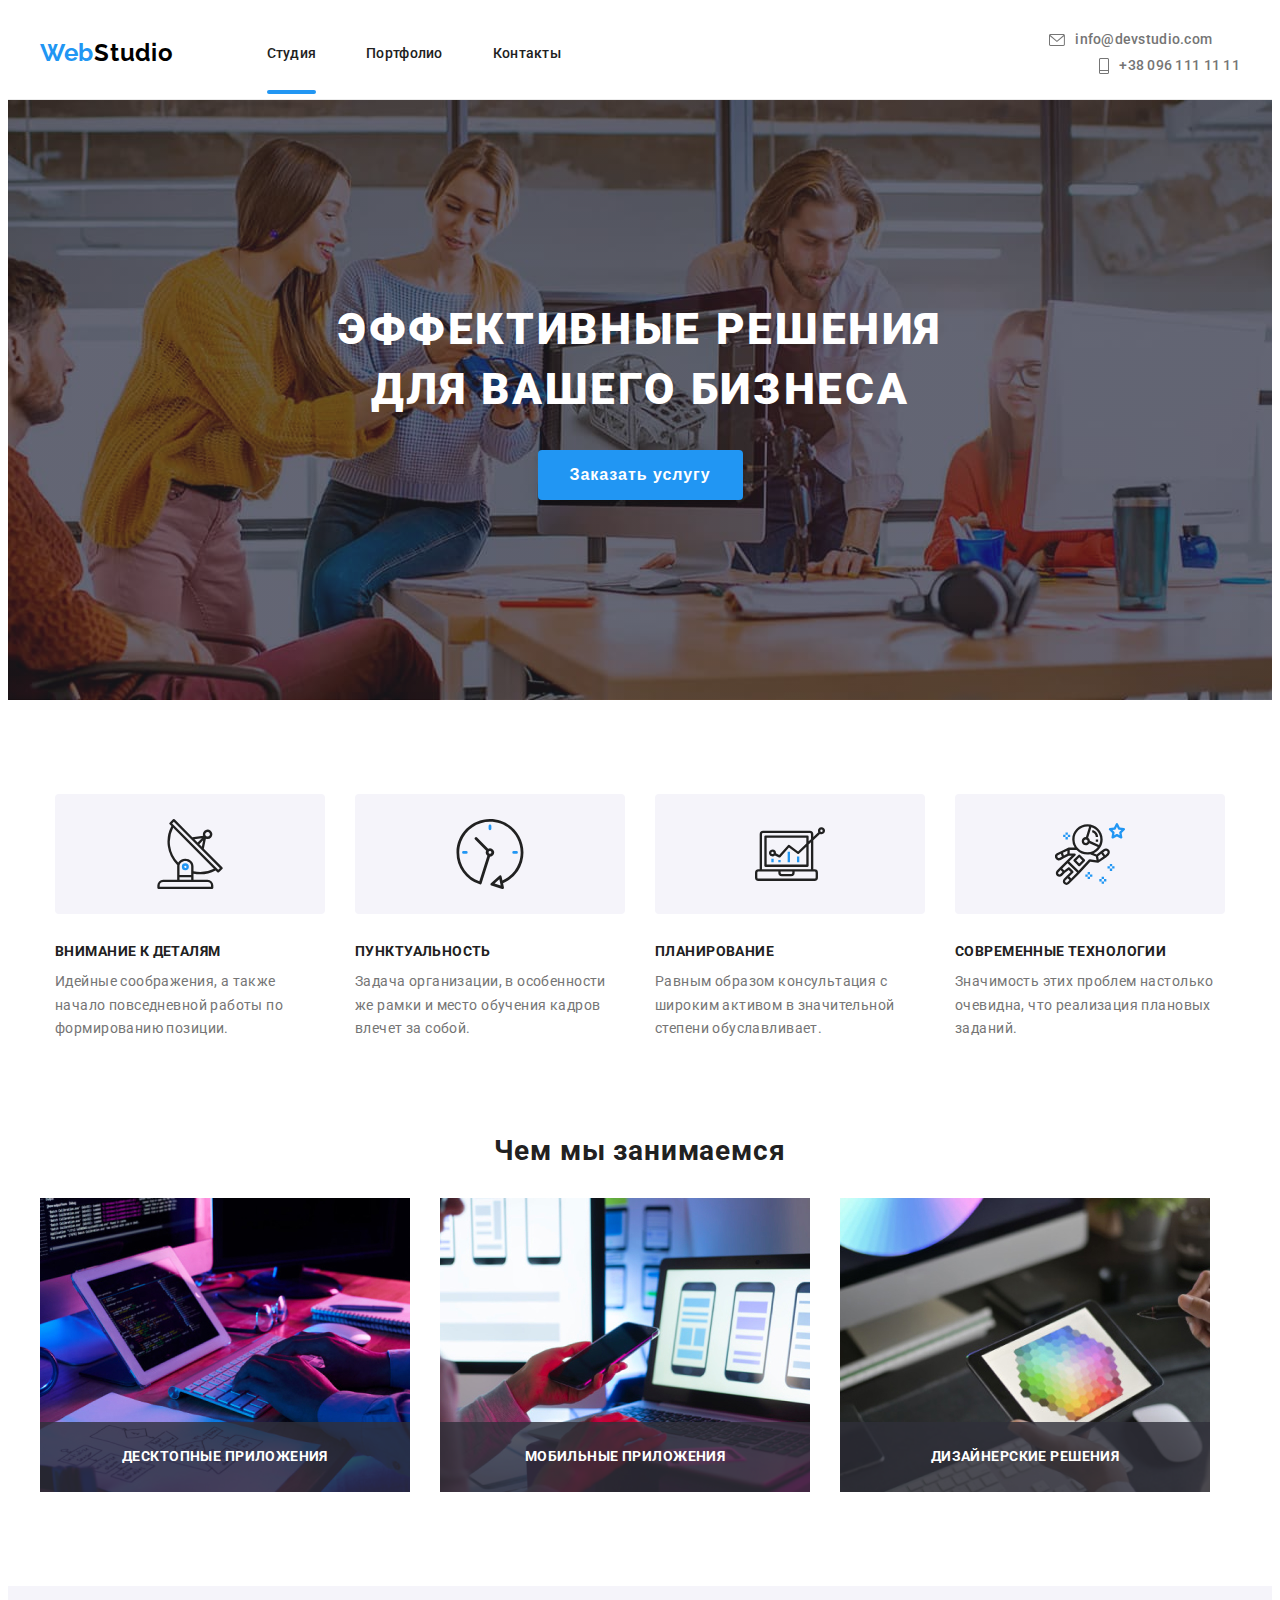
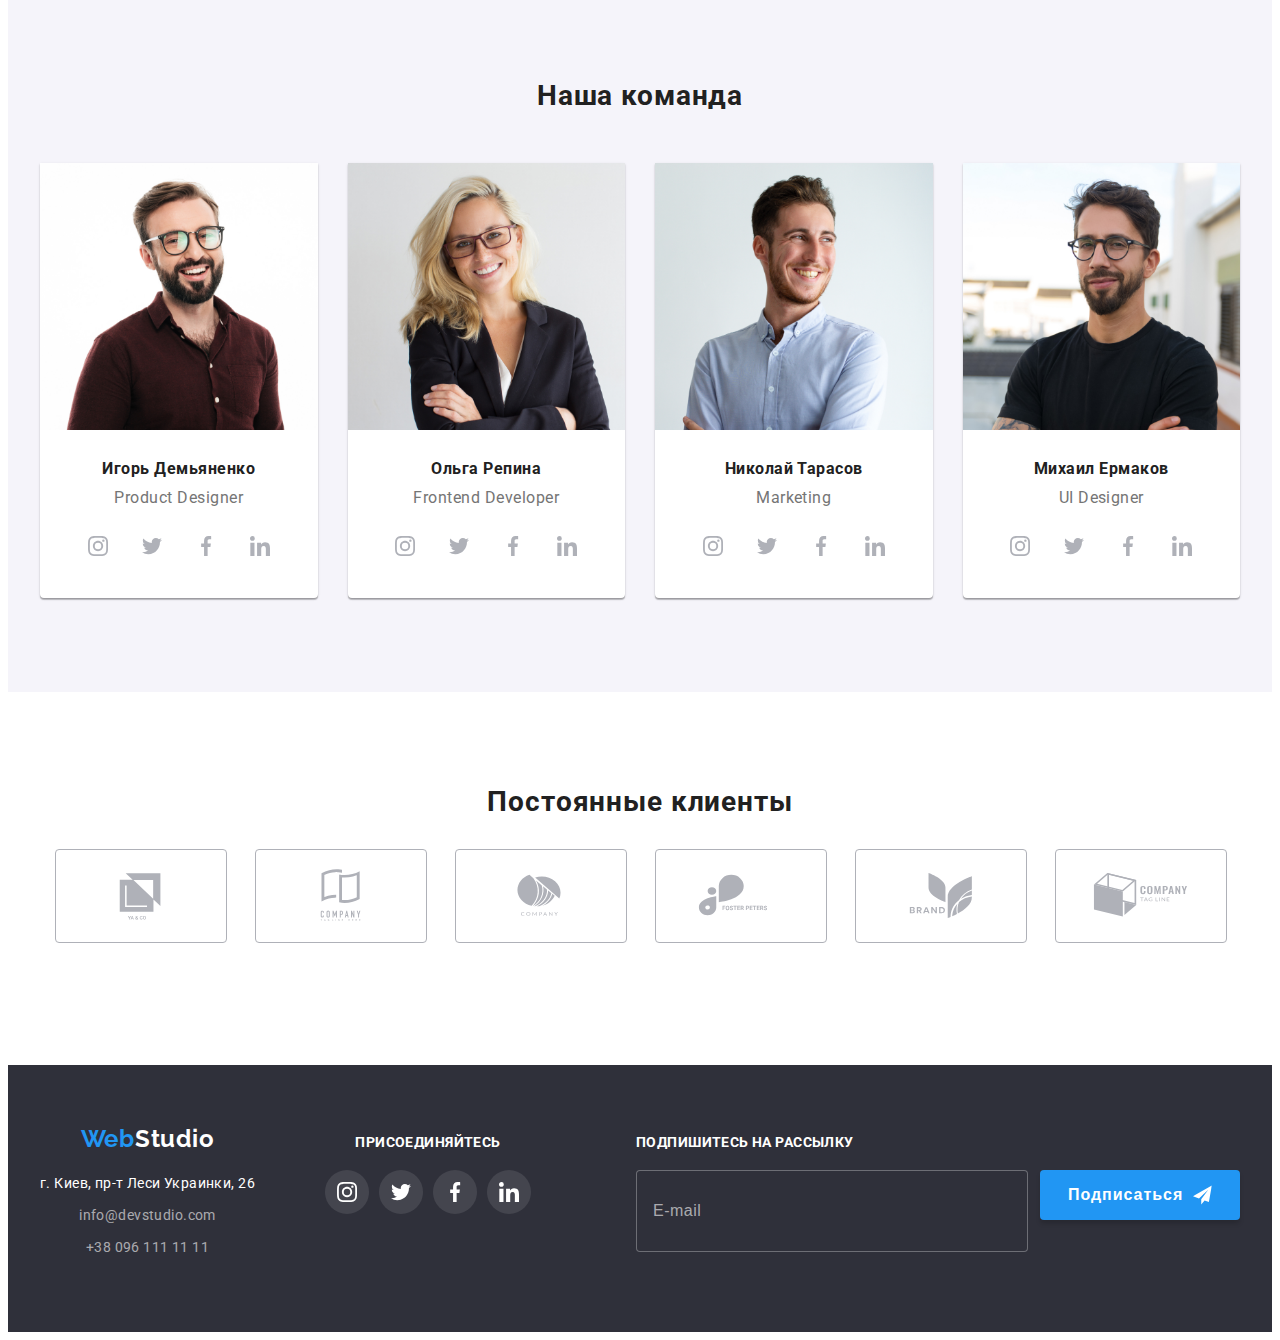
==== commit 8b39ab34: "day4" ====
--- a/index.html
+++ b/index.html
@@ -108,6 +108,7 @@
                 <a href="" class="mobile-menu__social-link4 mobile-menu__link-color link">LinkedIn</a>
             </li>
         </ul>
+        
         
         
         </div>
--- a/css/main.min.css
+++ b/css/main.min.css
@@ -1,2 +1,2 @@
-:root{--accent-color: #2196F3;--accent-color-black: #212121;--accent-color-gray: #757575;--accent-color-white: #FFFFFF}.visually-hidden{position:absolute;width:1px;height:1px;margin:-1px;border:0;padding:0;white-space:nowrap;clip-path:inset(100%);clip:rect(0 0 0 0);overflow:hidden}.menu__link_status-current::after{content:"";position:absolute;width:100%;height:4px;background:var(--accent-color);border-radius:2px;display:block;left:0;top:45px}.benefits-list__box,.works__box,.social-list__link,.footer-link__link,.clients__link{display:flex;justify-content:center;align-items:center}h1,h2,h3,h4,h5,h6,p{margin-top:0;margin-bottom:0}ul,ol{margin-top:0;margin-bottom:0;padding-left:0}img{display:block}.list{list-style:none}.link{text-decoration:none}body{font-family:'Roboto', sans-serif;font-weight:500}.container{width:100%;padding-left:15px;padding-right:15px}@media screen and (min-width: 480px){.container{width:480px;margin:0 auto}}@media screen and (min-width: 768px){.container{width:768px}}@media screen and (min-width: 1200px){.container{width:1200px}}.section{padding:94px 0}@media screen and (max-width: 767px){.section{padding:60px 0}}.adres-font-style{margin-top:20px;font-style:normal}.adres__item{margin-bottom:8px}.adres__nav-link{font-weight:400;font-size:14px;line-height:1.71;letter-spacing:0.03em;color:var(--accent-color-white);transition-property:color;transition-duration:250ms;transition-timing-function:cubic-bezier(0.4, 0, 0.2, 1)}.adres__nav-link:hover,.adres__nav-link:focus{color:var(--accent-color)}.adres__mail-link{font-weight:400;font-size:14px;line-height:1.71;letter-spacing:0.03em;color:rgba(255,255,255,0.6);transition-property:color;transition-duration:250ms;transition-timing-function:cubic-bezier(0.4, 0, 0.2, 1)}.adres__mail-link:hover,.adres__mail-link:focus{color:var(--accent-color)}.adres__tel-link{font-weight:400;font-size:14px;line-height:1.71;letter-spacing:0.03em;color:rgba(255,255,255,0.6);transition-property:color;transition-duration:250ms;transition-timing-function:cubic-bezier(0.4, 0, 0.2, 1)}.adres__tel-link:hover,.adres__tel-link:focus{color:var(--accent-color)}.backdrop{position:fixed;top:0;left:0;width:100%;height:100%;background:rgba(0,0,0,0.2);transition:opacity 250ms cubic-bezier(0.4, 0, 0.2, 1),visibility 250ms cubic-bezier(0.4, 0, 0.2, 1)}.backdrop.is-hidden{opacity:0;visibility:hidden;pointer-events:none}.modal{position:absolute;top:50%;left:50%;transform:translate(-50%, -50%);width:528px;background:var(--accent-color-white);box-shadow:0px 1px 3px rgba(0,0,0,0.12),0px 1px 1px rgba(0,0,0,0.14),0px 2px 1px rgba(0,0,0,0.2);border-radius:4px;padding:40px}.modal__close-button{position:absolute;top:8px;right:8px;display:flex;align-items:center;justify-content:center;width:30px;height:30px;padding:0;border-radius:50%;border:1px solid rgba(0,0,0,0.1);background-color:transparent;cursor:pointer;transition:fill 250ms cubic-bezier(0.4, 0, 0.2, 1)}.modal__close-button:hover,.modal__close-button:focus{fill:var(--accent-color)}@media screen and (max-width: 767px){.mobile-menu{position:fixed;top:0;left:0;width:100%;height:100%;background-color:azure;opacity:0;visibility:hidden;pointer-events:none;overflow-y:scroll;transition:opacity 250ms cubic-bezier(0.4, 0, 0.2, 1),visibility 250ms cubic-bezier(0.4, 0, 0.2, 1)}.mobile-menu.is-open{opacity:1;visibility:visible;pointer-events:auto}.mobile-menu__container{position:relative;padding-top:48px;padding-bottom:48px;padding-left:40px}.mobile-menu__close-btn{position:absolute;top:21px;right:15px;border:none;background-color:transparent;padding:0;line-height:0}.mobile-menu__item{display:flex;flex-direction:column;align-items:flex-start;margin-bottom:302px}.mobile-menu__title:not(:last-child){margin-bottom:32px}.mobile-menu__link{font-family:'Roboto';font-style:normal;font-weight:500;font-size:40px;line-height:47px;text-align:center;letter-spacing:0.02em;color:var(--accent-color-black)}.mobile-menu__link:hover,.mobile-menu__link:focus{color:var(--accent-color)}.mobile-menu__contact{display:flex;flex-direction:column;align-items:flex-start}.mobile-menu__contact-item{margin-bottom:32px}.mobile-menu__contact-tel{font-family:'Roboto';font-style:normal;font-weight:500;font-size:34px;line-height:40px;letter-spacing:0.02em;color:#2196F3}.mobile-menu__contact-tel:hover,.mobile-menu__contact-tel:focus{color:var(--accent-color)}.mobile-menu__contact-link{font-family:'Roboto';font-style:normal;font-weight:500;font-size:24px;line-height:28px;letter-spacing:0.02em;color:#757575}.mobile-menu__contact-link:hover,.mobile-menu__contact-link:focus{color:var(--accent-color)}.mobile-menu__social{display:flex;position:relative}.mobile-menu__link-color{font-weight:500;font-size:18px;line-height:22px;letter-spacing:0.02em;color:var(--accent-color)}.mobile-menu__social-item:not(:last-child){margin-right:20px}.mobile-menu__social-link1::after{content:'';position:absolute;top:10px;width:22px;height:2px;border:1px solid rgba(33,33,33,0.2);transform:rotate(90deg)}.mobile-menu__social-link2::after{content:'';position:absolute;top:10px;width:22px;height:2px;border:1px solid rgba(33,33,33,0.2);transform:rotate(90deg)}.mobile-menu__social-link3::after{content:'';position:absolute;top:10px;width:22px;height:2px;border:1px solid rgba(33,33,33,0.2);transform:rotate(90deg)}}@media screen and (min-width: 768px){.mobile-menu{display:none}}.page-header{padding-top:10px;padding-bottom:10px;border-bottom:1px solid #ececec}.logo{font-family:'Raleway', sans-serif;font-weight:700;font-size:24px;line-height:1.16;letter-spacing:0.03em;color:#000}.logo__web{color:var(--accent-color)}.page-header__container{display:flex;align-items:center;justify-content:space-between}@media screen and (max-width: 767px){.menu{display:none}.contact-list{display:none}.mobile-menu-open-btn{border:none;background-color:transparent;padding:0;height:40px}}@media screen and (min-width: 768px){.mobile-menu-open-btn{display:none}.page-header__container{display:flex;align-items:center}.page-header{padding-top:26px;padding-bottom:26px;background:var(--accent-color-white);border-bottom:1px solid #ECECEC}.navigation{display:flex;align-items:center}.menu{display:flex;margin-left:88px}.menu__item .current{color:var(--accent-color)}.menu__item:not(:last-child){margin-right:50px}.menu__link{position:relative;font-size:14px;line-height:1.14;letter-spacing:0.02em;color:var(--accent-color-black);transition-property:color;transition-duration:250ms;transition-timing-function:cubic-bezier(0.4, 0, 0.2, 1)}.menu__link:hover,.menu__link:focus{color:var(--accent-color)}.contact-list__page-header{display:block}.contact-list__item:not(:last-child){margin-bottom:10px}.contact-list__link{display:flex;align-items:center;font-size:14px;line-height:1.14;letter-spacing:0.02em;margin-left:auto;color:var(--accent-color-gray);transition-property:color;transition-duration:250ms;transition-timing-function:cubic-bezier(0.4, 0, 0.2, 1)}.contact-list__link:hover,.contact-list__link:focus{color:var(--accent-color);fill:#2196f3}.contact-list__icon{margin-right:10px;fill:#757575;transition-property:fill;transition-duration:250ms;transition-timing-function:cubic-bezier(0.4, 0, 0.2, 1)}.phone-number:hover .contact-list__icon,.phone-number:focus .contact-list__icon{color:var(--accent-color);fill:#2196f3}.contact-list__link:hover .contact-list__icon,.contact-list__link:focus .contact-list__icon{color:var(--accent-color);fill:#2196f3}}@media screen and (max-width: 1199px){.contact-list__page-header{flex-direction:column;align-items:baseline}}@media screen and (min-width: 1200px){.page-header{padding-top:24px;padding-bottom:25px;background:var(--accent-color-white);border-bottom:1px solid #ECECEC}.menu{margin-left:93px}.menu__item .current{color:var(--accent-color)}.menu__item:not(:last-child){margin-right:50px}.contact-list .contact-list__item+.contact-list__item{margin-left:50px}.contact-list__link{display:flex;align-items:center;font-size:14px;line-height:1.14;letter-spacing:0.02em;margin-left:auto;color:var(--accent-color-gray);transition-property:color;transition-duration:250ms;transition-timing-function:cubic-bezier(0.4, 0, 0.2, 1)}.contact-list__link:hover,.contact-list__link:focus{color:var(--accent-color);fill:#2196f3}.contact-list__icon{margin-right:10px;fill:#757575;transition-property:fill;transition-duration:250ms;transition-timing-function:cubic-bezier(0.4, 0, 0.2, 1)}.phone-number:hover .contact-list__icon,.phone-number:focus .contact-list__icon{color:var(--accent-color);fill:#2196f3}.contact-list__link:hover .contact-list__icon,.contact-list__link:focus .contact-list__icon{color:var(--accent-color);fill:#2196f3}}@media screen and (max-width: 1199px){.hero{text-transform:uppercase;background-color:#c4c4c4;text-align:center;padding-top:118px;padding-bottom:198px;margin-left:auto;margin-right:auto;background-image:linear-gradient(to right, rgba(47,48,58,0.4), rgba(47,48,58,0.4)),url(../images/background.jpg);background-size:cover;background-position:center;background-repeat:no-repeat;max-width:1600px}.hero__title{font-weight:900;font-size:26px;line-height:1.61;letter-spacing:0.06em;text-transform:uppercase;color:var(--accent-color-white);margin-left:auto;margin-right:auto;margin-bottom:30px;width:360px}}@media screen and (min-width: 1200px){.hero{text-transform:uppercase;background-color:#c4c4c4;text-align:center;padding-top:200px;padding-bottom:200px;margin-left:auto;margin-right:auto;background-image:linear-gradient(to right, rgba(47,48,58,0.4), rgba(47,48,58,0.4)),url(../images/background.jpg);background-size:cover;background-position:center;background-repeat:no-repeat;max-width:1600px}.hero__title{font-weight:900;font-size:44px;line-height:1.36;letter-spacing:0.06em;color:var(--accent-color-white);margin-left:auto;margin-right:auto;width:696px;margin-bottom:30px}}.hero__btn{min-width:136px;padding-left:32px;padding-top:10px;padding-right:32px;padding-bottom:10px;border-radius:4px;border:transparent;font-weight:700;font-size:16px;line-height:1.875;letter-spacing:0.06em;cursor:pointer;color:var(--accent-color-white);background-color:var(--accent-color);box-shadow:0px 4px 4px rgba(0,0,0,0.15);transition-property:background-color;transition-duration:250ms;transition-timing-function:cubic-bezier(0.4, 0, 0.2, 1);transition-property:color;transition-duration:250ms;transition-timing-function:cubic-bezier(0.4, 0, 0.2, 1)}.hero__btn:hover,.hero__btn:focus{background-color:var(--accent-color);color:var(--accent-color-white)}.benefits-list{display:block;justify-content:center}.benefits-list__title{font-weight:700;font-size:14px;line-height:1.14;letter-spacing:0.03em;text-transform:uppercase;color:var(--accent-color-black);margin-bottom:10px}.benefits-list__text{font-weight:400;font-size:14px;line-height:1.71;letter-spacing:0.03em;color:var(--accent-color-gray)}.benefits-list__box{height:120px;border:0;margin-bottom:30px;background:#F5F4FA;border-radius:4px}.benefits-list__icon{width:70px;height:70px}@media screen and (max-width: 767px){.benefits-list__title{text-align:center}.benefits-list__item{width:450px;margin-bottom:30px}.benefits-list__item:nth-child(4n){margin-bottom:0}}@media screen and (min-width: 768px){.benefits-list__title{text-align:left}.benefits-list{display:flex;flex-wrap:wrap}.benefits-list__item{width:354px}.benefits-list__item:nth-child(odd){margin-right:30px}.benefits-list__item:nth-last-child(-n+2){margin-bottom:0}}@media screen and (min-width: 768px) and (min-width: 1200px){.benefits-list{display:flex}.benefits-list__item{width:270px}.benefits-list__item{width:270px;margin-right:30px;flex-wrap:wrap}.benefits-list__item:nth-child(4n){margin-right:0}.benefits-list__item:nth-last-child(-n+4){margin-bottom:0}}@media (max-width: 1199px){.section__no-padding-top{display:none}}.section__no-padding-top{padding-top:0}.section__title{margin-bottom:50px;font-weight:700;font-size:36px;line-height:1.66;text-align:center;letter-spacing:0.03em;color:var(--accent-color-black)}.works{display:flex}.works__item{margin-right:30px;position:relative}.works__item:nth-child(3n){margin-right:0}.works__box{position:absolute;width:370px;height:70px;font-family:'Roboto';font-style:normal;font-weight:700;font-size:14px;line-height:1.14;text-align:center;letter-spacing:0.03em;text-transform:uppercase;bottom:0px;left:0px;background:rgba(47,48,58,0.8);color:var(--accent-color-white)}.section__other-background{background:#F5F4FA}.section__title-team{font-weight:700;font-size:28px;line-height:1.17;text-align:center;letter-spacing:0.03em;color:var(--accent-color-black)}.team__img{width:100%}.team__card{padding-top:30px;padding-bottom:24px}.team__item{background:var(--accent-color-white);margin-bottom:30px;box-shadow:0px 1px 3px rgba(0,0,0,0.12),0px 1px 1px rgba(0,0,0,0.14),0px 2px 1px rgba(0,0,0,0.2);border-radius:0px 0px 4px 4px}.team__item:last-child{margin-bottom:0}.team__title{font-size:16px;line-height:1.18;letter-spacing:0.03em;color:var(--accent-color-black)}.team__text{font-weight:400;font-size:16px;line-height:1.18;letter-spacing:0.03em;color:var(--accent-color-gray);margin-top:10px;margin-bottom:16px}.social-list{display:flex;justify-content:center}.social-list__item:not(:last-child){margin-right:10px}.social-list__link{width:44px;height:44px;border-radius:50%;background-color:var(--accent-color-white);transition-property:background-color, fill;transition-duration:250ms;transition-timing-function:cubic-bezier(0.4, 0, 0.2, 1)}.social-list__link:hover,.social-list__link:focus{background-color:var(--accent-color);fill:#fff}.social-list__icon{fill:#afb1b8;transition-property:fill;transition-duration:250ms;transition-timing-function:cubic-bezier(0.4, 0, 0.2, 1)}.social-list__link:hover .social-list__icon,.social-list__link:focus .social-list__icon{fill:#fff}@media screen and (max-width: 767px){.team__img{width:100%}.team{display:inline-block;margin-top:30px;text-align:center}}@media screen and (min-width: 768px){.team{display:flex;flex-wrap:wrap;margin-top:30px}.team__card{text-align:center}.team__item{width:354px}.team__item:nth-child(odd){margin-right:30px}.team__item:nth-last-child(-n+2){margin-bottom:0}}@media screen and (min-width: 768px) and (min-width: 1200px){.team{display:flex;margin-top:50px;text-align:center;flex-wrap:nowrap}.team__card{padding-bottom:30px}.team__item{margin-right:30px}.team__item:nth-child(4n){margin-right:0}.team__item:nth-last-child(-n+4){margin-bottom:0}}.web-footer{color:var(--accent-color)}.studio{color:var(--accent-color-white)}.footer{background-color:#2F303A;padding:60px 0}.container-flex{display:flex;flex-direction:column;align-items:center}.wrapper-flex{margin-bottom:60px}.container__footer-adres{text-align:center}.label__area{padding:15px 16px;margin-bottom:20px;width:100%;height:50px;border:1px solid rgba(255,255,255,0.3);border-radius:4px;background:#2F303A;font-style:normal;font-weight:400;font-size:16px;line-height:20px;letter-spacing:0.03em;color:var(--accent-color-white)}.label__area::placeholder{color:rgba(255,255,255,0.6)}.label__text{text-align:center;font-style:normal;font-weight:700;font-size:14px;line-height:16px;letter-spacing:0.03em;text-transform:uppercase;color:var(--accent-color-white);margin-bottom:20px}.footer-text{margin-bottom:20px;font-style:normal;font-weight:700;font-size:14px;line-height:16px;letter-spacing:0.03em;text-transform:uppercase;color:var(--accent-color-white)}.label__btn{display:flex;align-items:center;margin:0 auto;width:200px;background:var(--accent-color);box-shadow:0px 4px 4px rgba(0,0,0,0.15);border-radius:4px;cursor:pointer;border-color:transparent;font-style:normal;font-weight:700;font-size:16px;line-height:30px;letter-spacing:0.06em;padding:10px 28px;color:var(--accent-color-white)}.label__icon{display:inline;margin-left:10px}.footer-link__item:not(:last-child){margin-right:10px}.footer-link__socials{margin-top:60px;margin-left:auto;margin-right:auto}.footer-link__list{display:flex;justify-content:center}.footer-link__link{width:44px;height:44px;border-radius:50%;background:rgba(255,255,255,0.1);fill:#fff;transition-property:background-color;transition-duration:250ms;transition-timing-function:cubic-bezier(0.4, 0, 0.2, 1)}.footer-link__link:hover,.footer-link__link:focus{background-color:var(--accent-color)}@media screen and (min-width: 768px){.wrapper-flex{display:flex;justify-content:space-around;align-items:baseline}.label__area{display:block;margin-right:auto;margin-left:auto;width:450px}}.section__title{margin-bottom:30px;font-style:normal;font-weight:700;font-size:28px;line-height:1.17;text-align:center;letter-spacing:0.03em;color:var(--accent-color-black)}.clients{display:flex;flex-wrap:wrap;justify-content:center}.clients__item{width:210px;height:92px}.clients__item:nth-child(odd){margin-right:30px}.clients__item:not(:nth-last-child(-n+2)){margin-bottom:30px}.clients__item .clients__item{width:calc((100% - 30px)/2)}.clients__icon{width:106px;height:60px}.clients__link{width:100%;height:100%;border:1px solid #AFB1B8;border-radius:4px;fill:#afb1b8;transition:fill 250ms cubic-bezier(0.4, 0, 0.2, 1),border 250ms cubic-bezier(0.4, 0, 0.2, 1)}.clients__link:hover,.clients__link:focus{border:1px solid #2196F3;fill:#2196f3}@media screen and (min-width: 768px) and (max-width: 1199px){.clients__item{width:calc((100% - 60px) / 3)}.clients__item:nth-child(odd){margin-right:0}.clients__item:not(:nth-last-child(-n+2)){margin-bottom:0}.clients__item:not(:nth-child(3n)){margin-right:30px}.clients__item:not(:nth-last-child(-n+3)){margin-bottom:30px}}@media screen and (min-width: 1200px){.clients__item{margin-right:30px;width:170px;height:92px}.clients__item:last-child{margin-right:0}}.buttons{font-size:16px;line-height:1.62;text-align:center;letter-spacing:0.03em}.button-list{display:flex;justify-content:center;margin-bottom:50px}.button-list__button-item{display:flex;justify-content:center;margin-right:8px}.button-list__button-item:last-child{margin-right:0}.button-list__button-portfolio{background-color:#F5F4FA;color:var(--accent-color-black);padding-left:22px;padding-top:6px;padding-right:22px;padding-bottom:6px;border-radius:4px;min-width:101px;border:transparent;font-style:normal;font-weight:500;font-size:16px;line-height:1.625;letter-spacing:0.03em;transition-property:background-color, color, box-shadow;transition-duration:250ms;transition-timing-function:cubic-bezier(0.4, 0, 0.2, 1)}.button-list__button-portfolio:hover,.button-list__button-portfolio:focus{color:var(--accent-color-white);background-color:var(--accent-color);cursor:pointer;box-shadow:0px 3px 1px rgba(0,0,0,0.1),0px 1px 2px rgba(0,0,0,0.08),0px 2px 2px rgba(0,0,0,0.12);border-radius:4px}.button-all{min-width:73px;color:var(--accent-color-black);padding-left:22px;padding-top:6px;padding-right:22px;padding-bottom:6px;border-radius:4px}.project-name{font-weight:700;font-size:18px;line-height:2;letter-spacing:0.06em;color:var(--accent-color-black)}.projects__item{margin-right:30px;margin-bottom:30px;background:var(--accent-color-white)}.projects__item:nth-child(3n){margin-right:0}.projects__item:nth-last-child(-n+3){margin-bottom:0}.projects-item-link{display:block;transition-property:box-shadow;transition-duration:250ms;transition-timing-function:cubic-bezier(0.4, 0, 0.2, 1)}.projects-item-link:hover,.projects-item-link:focus{box-shadow:0px 1px 1px rgba(0,0,0,0.12),0px 4px 4px rgba(0,0,0,0.06),1px 4px 6px rgba(0,0,0,0.16)}.projects__list{display:flex;flex-wrap:wrap}.projects__card{padding-left:24px;padding-top:20px;padding-right:24px;padding-bottom:20px;border-left:1px solid #EEEEEE;border-right:1px solid #EEEEEE;border-bottom:1px solid #EEEEEE}.projects__type{font-weight:400;font-size:16px;line-height:1.87;letter-spacing:0.03em;margin-top:4px;color:var(--accent-color-gray)}.modal-container{position:relative;overflow:hidden}.modal-text{position:absolute;top:0;left:0;padding-left:24px;padding-top:63px;padding-right:24px;padding-bottom:63px;overflow:auto;transform:translateY(100%);transition-property:transform;transition-duration:250ms;transition-timing-function:cubic-bezier(0.4, 0, 0.2, 1);width:100%;height:100%;font-style:normal;font-weight:400;font-size:18px;line-height:1.55;letter-spacing:0.03em;color:var(--accent-color-white);background:rgba(33,150,243,0.9)}.projects-item-link:hover .modal-text,.projects-item-link:focus .modal-text{transform:translateY(0)}.modal__text-head{margin-bottom:12px;font-style:normal;font-weight:700;font-size:20px;line-height:1.15;text-align:center;letter-spacing:0.03em;color:var(--accent-color-black)}.modal__form{display:flex;flex-direction:column}.modal__label{margin-bottom:20px}.modal__name-span{display:block;margin-bottom:4px;font-style:normal;font-weight:400;font-size:12px;line-height:1.166;letter-spacing:0.01em;color:var(--accent-color-gray)}.modal__input-wrapper{position:relative;display:block}.modal__input{width:100%;height:40px;border-radius:4px;padding-left:42px;border:1px solid rgba(33,33,33,0.2);border-radius:4px;transition:border-color 250ms cubic-bezier(0.4, 0, 0.2, 1)}.modal__input:focus{outline:none;border-color:var(--accent-color)}.modal__icon{position:absolute;top:50%;left:15px;transform:translateY(-50%);display:block;transition:fill 250ms cubic-bezier(0.4, 0, 0.2, 1)}.modal-input:focus+.modal__icon{fill:#2196f3}.modal__message{display:block;width:100%;height:120px;padding:12px 16px;border:1px solid rgba(33,33,33,0.2);border-radius:4px;resize:none;transition:border-color 250ms cubic-bezier(0.4, 0, 0.2, 1)}.modal__message:focus{outline:none;border-color:var(--accent-color)}.modal__message::placeholder{color:rgba(117,117,117,0.5)}.modal__contact-form-checkbox-label{display:flex;align-items:center;justify-content:center;margin-bottom:30px;flex-wrap:nowrap;font-style:normal;font-weight:400;font-size:14px;line-height:1.71;letter-spacing:0.03em;color:var(--accent-color-gray)}.modal__contact-form-checkbox-label::before{content:"";display:block;margin-right:7px;width:16px;height:15px;cursor:pointer;border:2px solid #212121;border-radius:2px;transition:background-color 250ms cubic-bezier(0.4, 0, 0.2, 1),outline 250ms cubic-bezier(0.4, 0, 0.2, 1)}.modal__contact-form-checkbox:checked+.modal__contact-form-checkbox-label::before{background-color:var(--accent-color);background-image:url("../images/icon check.svg");background-size:cover;background-position:center;background-repeat:no-repeat}.modal__contact-form-checkbox:focus+.modal__contact-form-checkbox-label::before{outline:2px solid rgba(0,0,255,0.5)}.policy-text{color:var(--accent-color)}.modal__contact-form-btn{align-self:center;min-width:200px;padding:10px 55px;font-style:normal;font-weight:700;font-size:16px;line-height:1.875;border:transparent;letter-spacing:0.06em;color:var(--accent-color-white);background:#188CE8;box-shadow:0px 4px 4px rgba(0,0,0,0.15);border-radius:4px;cursor:pointer}
+:root{--accent-color: #2196F3;--accent-color-black: #212121;--accent-color-gray: #757575;--accent-color-white: #FFFFFF}.visually-hidden{position:absolute;width:1px;height:1px;margin:-1px;border:0;padding:0;white-space:nowrap;clip-path:inset(100%);clip:rect(0 0 0 0);overflow:hidden}.menu__link_status-current::after{content:"";position:absolute;width:100%;height:4px;background:var(--accent-color);border-radius:2px;display:block;left:0;top:45px}.benefits-list__box,.works__box,.social-list__link,.footer-link__link,.clients__link{display:flex;justify-content:center;align-items:center}h1,h2,h3,h4,h5,h6,p{margin-top:0;margin-bottom:0}ul,ol{margin-top:0;margin-bottom:0;padding-left:0}img{display:block}.list{list-style:none}.link{text-decoration:none}body{font-family:'Roboto', sans-serif;font-weight:500}.container{width:100%;padding-left:15px;padding-right:15px}@media screen and (min-width: 480px){.container{width:480px;margin:0 auto}}@media screen and (min-width: 768px){.container{width:768px}}@media screen and (min-width: 1200px){.container{width:1200px}}.section{padding:94px 0}@media screen and (max-width: 767px){.section{padding:60px 0}}.adres-font-style{margin-top:20px;font-style:normal}.adres__item{margin-bottom:8px}.adres__item:last-child{margin-bottom:0}.adres__nav-link{font-weight:400;font-size:14px;line-height:1.71;letter-spacing:0.03em;color:var(--accent-color-white);transition-property:color;transition-duration:250ms;transition-timing-function:cubic-bezier(0.4, 0, 0.2, 1)}.adres__nav-link:hover,.adres__nav-link:focus{color:var(--accent-color)}.adres__mail-link{font-weight:400;font-size:14px;line-height:1.71;letter-spacing:0.03em;color:rgba(255,255,255,0.6);transition-property:color;transition-duration:250ms;transition-timing-function:cubic-bezier(0.4, 0, 0.2, 1)}.adres__mail-link:hover,.adres__mail-link:focus{color:var(--accent-color)}.adres__tel-link{font-weight:400;font-size:14px;line-height:1.71;letter-spacing:0.03em;color:rgba(255,255,255,0.6);transition-property:color;transition-duration:250ms;transition-timing-function:cubic-bezier(0.4, 0, 0.2, 1)}.adres__tel-link:hover,.adres__tel-link:focus{color:var(--accent-color)}@media screen and (min-width: 768px){.adres{display:block}}@media screen and (min-width: 1199px){.adres__item{margin-bottom:8px}.adres__nav-link{margin-bottom:9px}}.backdrop{position:fixed;top:0;left:0;width:100%;height:100%;background:rgba(0,0,0,0.2);transition:opacity 250ms cubic-bezier(0.4, 0, 0.2, 1),visibility 250ms cubic-bezier(0.4, 0, 0.2, 1)}.backdrop.is-hidden{opacity:0;visibility:hidden;pointer-events:none}@media screen and (max-width: 450px){.modal{width:450px;height:609px}}.modal{position:absolute;top:50%;left:50%;transform:translate(-50%, -50%) scale(1);width:528px;background:var(--accent-color-white);box-shadow:0px 1px 3px rgba(0,0,0,0.12),0px 1px 1px rgba(0,0,0,0.14),0px 2px 1px rgba(0,0,0,0.2);border-radius:4px;padding:40px}.modal__close-button{position:absolute;top:8px;right:8px;display:flex;align-items:center;justify-content:center;width:30px;height:30px;padding:0;border-radius:50%;border:1px solid rgba(0,0,0,0.1);background-color:transparent;cursor:pointer;transition:fill 250ms cubic-bezier(0.4, 0, 0.2, 1)}.modal__close-button:hover,.modal__close-button:focus{fill:var(--accent-color)}@media screen and (max-width: 767px){.mobile-menu{position:fixed;top:0;left:0;width:100%;height:100%;background-color:azure;opacity:0;visibility:hidden;pointer-events:none;z-index:1;overflow-y:scroll;transition:opacity 250ms cubic-bezier(0.4, 0, 0.2, 1),visibility 250ms cubic-bezier(0.4, 0, 0.2, 1)}.mobile-menu.is-open{opacity:1;visibility:visible;pointer-events:auto}.mobile-menu__container{position:relative;padding-top:48px;padding-bottom:48px;padding-left:40px}.mobile-menu__close-btn{position:absolute;top:21px;right:15px;border:none;background-color:transparent;padding:0;line-height:0}.mobile-menu__item{display:flex;flex-direction:column;align-items:flex-start;margin-bottom:302px}.mobile-menu__title:not(:last-child){margin-bottom:32px}.mobile-menu__link{font-family:'Roboto';font-style:normal;font-weight:500;font-size:40px;line-height:47px;text-align:center;letter-spacing:0.02em;color:var(--accent-color-black)}.mobile-menu__link:hover,.mobile-menu__link:focus{color:var(--accent-color)}.mobile-menu__contact{display:flex;flex-direction:column;align-items:flex-start}.mobile-menu__contact-item{margin-bottom:32px}.mobile-menu__contact-tel{font-family:'Roboto';font-style:normal;font-weight:500;font-size:34px;line-height:40px;letter-spacing:0.02em;color:#2196F3}.mobile-menu__contact-tel:hover,.mobile-menu__contact-tel:focus{color:var(--accent-color)}.mobile-menu__contact-link{font-family:'Roboto';font-style:normal;font-weight:500;font-size:24px;line-height:28px;letter-spacing:0.02em;color:#757575}.mobile-menu__contact-link:hover,.mobile-menu__contact-link:focus{color:var(--accent-color)}.mobile-menu__social{display:flex;position:relative}.mobile-menu__link-color{font-weight:500;font-size:18px;line-height:22px;letter-spacing:0.02em;color:var(--accent-color)}.mobile-menu__social-item:not(:last-child){margin-right:20px}.mobile-menu__social-link1::after{content:'';position:absolute;top:10px;width:22px;height:2px;border:1px solid rgba(33,33,33,0.2);transform:rotate(90deg)}.mobile-menu__social-link2::after{content:'';position:absolute;top:10px;width:22px;height:2px;border:1px solid rgba(33,33,33,0.2);transform:rotate(90deg)}.mobile-menu__social-link3::after{content:'';position:absolute;top:10px;width:22px;height:2px;border:1px solid rgba(33,33,33,0.2);transform:rotate(90deg)}}@media screen and (min-width: 768px){.mobile-menu{display:none}}.page-header{padding-top:10px;padding-bottom:10px;border-bottom:1px solid #ececec}.logo{font-family:'Raleway', sans-serif;font-weight:700;font-size:24px;line-height:1.16;letter-spacing:0.03em;color:#000}.logo__web{color:var(--accent-color)}.page-header__container{display:flex;align-items:center;justify-content:space-between}@media screen and (max-width: 767px){.menu{display:none}.contact-list{display:none}.mobile-menu-open-btn{border:none;background-color:transparent;padding:0;height:40px}}@media screen and (min-width: 768px){.mobile-menu-open-btn{display:none}.page-header__container{display:flex;align-items:center}.page-header{padding-top:26px;padding-bottom:26px;background:var(--accent-color-white);border-bottom:1px solid #ECECEC}.navigation{display:flex;align-items:center}.menu{display:flex;margin-left:88px}.menu__item .current{color:var(--accent-color)}.menu__item:not(:last-child){margin-right:50px}.menu__link{position:relative;font-size:14px;line-height:1.14;letter-spacing:0.02em;color:var(--accent-color-black);transition-property:color;transition-duration:250ms;transition-timing-function:cubic-bezier(0.4, 0, 0.2, 1)}.menu__link:hover,.menu__link:focus{color:var(--accent-color)}.contact-list__page-header{display:block}.contact-list__item:not(:last-child){margin-bottom:10px}.contact-list__link{display:flex;align-items:center;font-size:14px;line-height:1.14;letter-spacing:0.02em;margin-left:auto;color:var(--accent-color-gray);transition-property:color;transition-duration:250ms;transition-timing-function:cubic-bezier(0.4, 0, 0.2, 1)}.contact-list__link:hover,.contact-list__link:focus{color:var(--accent-color);fill:#2196f3}.contact-list__icon{margin-right:10px;fill:#757575;transition-property:fill;transition-duration:250ms;transition-timing-function:cubic-bezier(0.4, 0, 0.2, 1)}.phone-number:hover .contact-list__icon,.phone-number:focus .contact-list__icon{color:var(--accent-color);fill:#2196f3}.contact-list__link:hover .contact-list__icon,.contact-list__link:focus .contact-list__icon{color:var(--accent-color);fill:#2196f3}}@media screen and (max-width: 1199px){.contact-list__page-header{flex-direction:column;align-items:baseline}}@media screen and (min-width: 1200px){.page-header{padding-top:24px;padding-bottom:25px;background:var(--accent-color-white);border-bottom:1px solid #ECECEC}.menu{margin-left:93px}.menu__item .current{color:var(--accent-color)}.menu__item:not(:last-child){margin-right:50px}.contact-list .contact-list__item+.contact-list__item{margin-left:50px}.contact-list__link{display:flex;align-items:center;font-size:14px;line-height:1.14;letter-spacing:0.02em;margin-left:auto;color:var(--accent-color-gray);transition-property:color;transition-duration:250ms;transition-timing-function:cubic-bezier(0.4, 0, 0.2, 1)}.contact-list__link:hover,.contact-list__link:focus{color:var(--accent-color);fill:#2196f3}.contact-list__icon{margin-right:10px;fill:#757575;transition-property:fill;transition-duration:250ms;transition-timing-function:cubic-bezier(0.4, 0, 0.2, 1)}.phone-number:hover .contact-list__icon,.phone-number:focus .contact-list__icon{color:var(--accent-color);fill:#2196f3}.contact-list__link:hover .contact-list__icon,.contact-list__link:focus .contact-list__icon{color:var(--accent-color);fill:#2196f3}}@media screen and (max-width: 1199px){.hero{text-transform:uppercase;background-color:#c4c4c4;text-align:center;padding-top:118px;padding-bottom:198px;margin-left:auto;margin-right:auto;background-image:linear-gradient(to right, rgba(47,48,58,0.4), rgba(47,48,58,0.4)),url(../images/background.jpg);background-size:cover;background-position:center;background-repeat:no-repeat;max-width:1600px}.hero__title{font-weight:900;font-size:26px;line-height:1.61;letter-spacing:0.06em;text-transform:uppercase;color:var(--accent-color-white);margin-left:auto;margin-right:auto;margin-bottom:30px;width:360px}}@media screen and (min-width: 1200px){.hero{text-transform:uppercase;background-color:#c4c4c4;text-align:center;padding-top:200px;padding-bottom:200px;margin-left:auto;margin-right:auto;background-image:linear-gradient(to right, rgba(47,48,58,0.4), rgba(47,48,58,0.4)),url(../images/background.jpg);background-size:cover;background-position:center;background-repeat:no-repeat;max-width:1600px}.hero__title{font-weight:900;font-size:44px;line-height:1.36;letter-spacing:0.06em;color:var(--accent-color-white);margin-left:auto;margin-right:auto;width:696px;margin-bottom:30px}}.hero__btn{min-width:136px;padding-left:32px;padding-top:10px;padding-right:32px;padding-bottom:10px;border-radius:4px;border:transparent;font-weight:700;font-size:16px;line-height:1.875;letter-spacing:0.06em;cursor:pointer;color:var(--accent-color-white);background-color:var(--accent-color);box-shadow:0px 4px 4px rgba(0,0,0,0.15);transition-property:background-color;transition-duration:250ms;transition-timing-function:cubic-bezier(0.4, 0, 0.2, 1);transition-property:color;transition-duration:250ms;transition-timing-function:cubic-bezier(0.4, 0, 0.2, 1)}.hero__btn:hover,.hero__btn:focus{background-color:var(--accent-color);color:var(--accent-color-white)}.benefits-list{display:block;justify-content:center}.benefits-list__title{font-weight:700;font-size:14px;line-height:1.14;letter-spacing:0.03em;text-transform:uppercase;color:var(--accent-color-black);margin-bottom:10px}.benefits-list__text{font-weight:400;font-size:14px;line-height:1.71;letter-spacing:0.03em;color:var(--accent-color-gray)}.benefits-list__box{height:120px;border:0;margin-bottom:30px;background:#F5F4FA;border-radius:4px}.benefits-list__icon{width:70px;height:70px}@media screen and (max-width: 767px){.benefits-list__title{text-align:center}.benefits-list__item{width:450px;margin-bottom:30px}.benefits-list__item:nth-child(4n){margin-bottom:0}}@media screen and (min-width: 768px){.benefits-list__title{text-align:left}.benefits-list{display:flex;flex-wrap:wrap}.benefits-list__item{width:354px}.benefits-list__item:nth-child(odd){margin-right:30px}.benefits-list__item:nth-last-child(-n+2){margin-bottom:0}}@media screen and (min-width: 768px) and (min-width: 1200px){.benefits-list{display:flex}.benefits-list__item{width:270px}.benefits-list__item{width:270px;margin-right:30px;flex-wrap:wrap}.benefits-list__item:nth-child(4n){margin-right:0}.benefits-list__item:nth-last-child(-n+4){margin-bottom:0}}@media (max-width: 1199px){.section__no-padding-top{display:none}}.section__no-padding-top{padding-top:0}.section__title{margin-bottom:50px;font-weight:700;font-size:36px;line-height:1.66;text-align:center;letter-spacing:0.03em;color:var(--accent-color-black)}.works{display:flex}.works__item{margin-right:30px;position:relative}.works__item:nth-child(3n){margin-right:0}.works__box{position:absolute;width:370px;height:70px;font-family:'Roboto';font-style:normal;font-weight:700;font-size:14px;line-height:1.14;text-align:center;letter-spacing:0.03em;text-transform:uppercase;bottom:0px;left:0px;background:rgba(47,48,58,0.8);color:var(--accent-color-white)}.section__other-background{background:#F5F4FA}.section__title-team{font-weight:700;font-size:28px;line-height:1.17;text-align:center;letter-spacing:0.03em;color:var(--accent-color-black)}.team__img{width:100%}.team__card{padding-top:30px;padding-bottom:24px}.team__item{background:var(--accent-color-white);margin-bottom:30px;box-shadow:0px 1px 3px rgba(0,0,0,0.12),0px 1px 1px rgba(0,0,0,0.14),0px 2px 1px rgba(0,0,0,0.2);border-radius:0px 0px 4px 4px}.team__item:last-child{margin-bottom:0}.team__title{font-size:16px;line-height:1.18;letter-spacing:0.03em;color:var(--accent-color-black)}.team__text{font-weight:400;font-size:16px;line-height:1.18;letter-spacing:0.03em;color:var(--accent-color-gray);margin-top:10px;margin-bottom:16px}.social-list{display:flex;justify-content:center}.social-list__item:not(:last-child){margin-right:10px}.social-list__link{width:44px;height:44px;border-radius:50%;background-color:var(--accent-color-white);transition-property:background-color, fill;transition-duration:250ms;transition-timing-function:cubic-bezier(0.4, 0, 0.2, 1)}.social-list__link:hover,.social-list__link:focus{background-color:var(--accent-color);fill:#fff}.social-list__icon{fill:#afb1b8;transition-property:fill;transition-duration:250ms;transition-timing-function:cubic-bezier(0.4, 0, 0.2, 1)}.social-list__link:hover .social-list__icon,.social-list__link:focus .social-list__icon{fill:#fff}@media screen and (max-width: 767px){.team__img{width:100%}.team{display:inline-block;margin-top:30px;text-align:center}}@media screen and (min-width: 768px){.team{display:flex;flex-wrap:wrap;margin-top:30px}.team__card{text-align:center}.team__item{width:354px}.team__item:nth-child(odd){margin-right:30px}.team__item:nth-last-child(-n+2){margin-bottom:0}}@media screen and (min-width: 768px) and (min-width: 1200px){.team{display:flex;margin-top:50px;text-align:center;flex-wrap:nowrap}.team__card{padding-bottom:30px}.team__item{margin-right:30px}.team__item:nth-child(4n){margin-right:0}.team__item:nth-last-child(-n+4){margin-bottom:0}}.web-footer{color:var(--accent-color)}.studio{color:var(--accent-color-white)}.footer{background-color:#2F303A;padding:60px 0}.container-flex{display:flex}.container__footer-adres{text-align:center}.label__area{padding:15px 16px;margin-bottom:20px;width:450px;height:50px;border:1px solid rgba(255,255,255,0.3);border-radius:4px;background:#2F303A;font-style:normal;font-weight:400;font-size:16px;line-height:20px;letter-spacing:0.03em;color:var(--accent-color-white)}.label__area::placeholder{color:rgba(255,255,255,0.6)}.label__text{font-style:normal;font-weight:700;font-size:14px;line-height:16px;letter-spacing:0.03em;text-transform:uppercase;color:var(--accent-color-white);margin-bottom:20px}.footer-text{margin-bottom:20px;text-align:center;font-style:normal;font-weight:700;font-size:14px;line-height:16px;letter-spacing:0.03em;text-transform:uppercase;color:var(--accent-color-white)}.label__btn{display:flex;justify-content:center;align-items:center;margin-left:12px;width:200px;height:50px;background:var(--accent-color);box-shadow:0px 4px 4px rgba(0,0,0,0.15);border-radius:4px;cursor:pointer;border-color:transparent;font-style:normal;font-weight:700;font-size:16px;line-height:30px;letter-spacing:0.06em;padding-left:26px;padding-top:10px;padding-right:26px;padding-bottom:10px;color:var(--accent-color-white)}.label__icon{display:inline;margin-left:10px}.footer-link__item:not(:last-child){margin-right:10px}.footer-link__socials{display:flex;flex-direction:column;margin-left:70px}.footer-link__list{display:flex;justify-content:center}.footer-link__link{width:44px;height:44px;border-radius:50%;background:rgba(255,255,255,0.1);fill:#fff;transition-property:background-color;transition-duration:250ms;transition-timing-function:cubic-bezier(0.4, 0, 0.2, 1)}.footer-link__link:hover,.footer-link__link:focus{background-color:var(--accent-color)}@media screen and (max-width: 767px){.footer-link__socials{margin-top:60px;margin-left:auto;margin-right:auto}}@media screen and (min-width: 768px){.wrapper-flex{display:flex;justify-content:space-around;align-items:baseline}.label__area{display:block;margin-right:auto;margin-left:auto;width:450px}}@media screen and (max-width: 1199px){.wrapper-flex{margin-bottom:60px}.label__text{text-align:center}.container-flex{display:flex;flex-direction:column}.label__btn{display:flex;align-items:center;margin:0 auto}}@media screen and (min-width: 1200px){.container-flex{display:flex;align-items:baseline}.footer-container{display:flex;flex-direction:column;margin-left:auto}.label__form{display:flex}.label__area{padding-left:16px;padding-top:15px;padding-right:auto;padding-bottom:15px;width:358px}}.footer-link__item{display:inline-block}.section__title{margin-bottom:30px;font-style:normal;font-weight:700;font-size:28px;line-height:1.17;text-align:center;letter-spacing:0.03em;color:var(--accent-color-black)}.clients{display:flex;flex-wrap:wrap;justify-content:center}.clients__item{width:210px;height:92px}.clients__item:nth-child(odd){margin-right:30px}.clients__item:not(:nth-last-child(-n+2)){margin-bottom:30px}.clients__item .clients__item{width:calc((100% - 30px)/2)}.clients__icon{width:106px;height:60px}.clients__link{width:100%;height:100%;border:1px solid #AFB1B8;border-radius:4px;fill:#afb1b8;transition:fill 250ms cubic-bezier(0.4, 0, 0.2, 1),border 250ms cubic-bezier(0.4, 0, 0.2, 1)}.clients__link:hover,.clients__link:focus{border:1px solid #2196F3;fill:#2196f3}@media screen and (min-width: 768px) and (max-width: 1199px){.clients__item{width:calc((100% - 60px) / 3)}.clients__item:nth-child(odd){margin-right:0}.clients__item:not(:nth-last-child(-n+2)){margin-bottom:0}.clients__item:not(:nth-child(3n)){margin-right:30px}.clients__item:not(:nth-last-child(-n+3)){margin-bottom:30px}}@media screen and (min-width: 1200px){.clients__item{margin-right:30px;width:170px;height:92px}.clients__item:last-child{margin-right:0}}.buttons{font-size:16px;line-height:1.62;text-align:center;letter-spacing:0.03em}.button-list{display:flex;flex-wrap:wrap;margin-bottom:40px;row-gap:15px}.button-list__button-item{display:flex;justify-content:center;margin-right:8px}.button-list__button-item:last-child{margin-right:0}.button-list__button-portfolio{background-color:#F5F4FA;color:var(--accent-color-black);padding-left:22px;padding-top:6px;padding-right:22px;padding-bottom:6px;border-radius:4px;min-width:101px;border:transparent;font-style:normal;font-weight:500;font-size:16px;line-height:1.625;letter-spacing:0.03em;transition-property:background-color, color, box-shadow;transition-duration:250ms;transition-timing-function:cubic-bezier(0.4, 0, 0.2, 1)}.button-list__button-portfolio:hover,.button-list__button-portfolio:focus{color:var(--accent-color-white);background-color:var(--accent-color);cursor:pointer;box-shadow:0px 3px 1px rgba(0,0,0,0.1),0px 1px 2px rgba(0,0,0,0.08),0px 2px 2px rgba(0,0,0,0.12);border-radius:4px}.button-all{min-width:73px;color:var(--accent-color-black);padding-left:22px;padding-top:6px;padding-right:22px;padding-bottom:6px;border-radius:4px}@media screen and (min-width: 1200px){.button-list{display:flex;justify-content:center;margin-bottom:50px}}.project-name{font-weight:700;font-size:18px;line-height:2;letter-spacing:0.06em;color:var(--accent-color-black)}.projects__item{background:var(--accent-color-white)}.projects__item:not(:last-child){margin-bottom:30px}.projects-item-link{display:block;transition-property:box-shadow;transition-duration:250ms;transition-timing-function:cubic-bezier(0.4, 0, 0.2, 1)}.projects-item-link:hover,.projects-item-link:focus{box-shadow:0px 1px 1px rgba(0,0,0,0.12),0px 4px 4px rgba(0,0,0,0.06),1px 4px 6px rgba(0,0,0,0.16)}.projects__card{padding-left:24px;padding-top:20px;padding-right:24px;padding-bottom:20px;border-left:1px solid #EEEEEE;border-right:1px solid #EEEEEE;border-bottom:1px solid #EEEEEE}.projects__type{font-weight:400;font-size:16px;line-height:1.87;letter-spacing:0.03em;margin-top:4px;color:var(--accent-color-gray)}@media screen and (min-width: 768px){.projects__item{display:flex;flex-wrap:wrap}}.modal-container{position:relative;overflow:hidden}.modal-text{position:absolute;top:0;left:0;padding-left:24px;padding-top:63px;padding-right:24px;padding-bottom:63px;overflow:auto;transform:translateY(100%);transition-property:transform;transition-duration:250ms;transition-timing-function:cubic-bezier(0.4, 0, 0.2, 1);width:100%;height:100%;font-style:normal;font-weight:400;font-size:18px;line-height:1.55;letter-spacing:0.03em;color:var(--accent-color-white);background:rgba(33,150,243,0.9)}.projects-item-link:hover .modal-text,.projects-item-link:focus .modal-text{transform:translateY(0)}.modal__text-head{margin-bottom:12px;font-style:normal;font-weight:700;font-size:20px;line-height:1.15;text-align:center;letter-spacing:0.03em;color:var(--accent-color-black)}.modal__form{display:flex;flex-direction:column}.modal__label{margin-bottom:20px}.modal__name-span{display:block;margin-bottom:4px;font-style:normal;font-weight:400;font-size:12px;line-height:1.166;letter-spacing:0.01em;color:var(--accent-color-gray)}.modal__input-wrapper{position:relative;display:block}.modal__input{width:100%;height:40px;border-radius:4px;padding-left:42px;border:1px solid rgba(33,33,33,0.2);border-radius:4px;transition:border-color 250ms cubic-bezier(0.4, 0, 0.2, 1)}.modal__input:focus{outline:none;border-color:var(--accent-color)}.modal__icon{position:absolute;top:50%;left:15px;transform:translateY(-50%);display:block;transition:fill 250ms cubic-bezier(0.4, 0, 0.2, 1)}.modal-input:focus+.modal__icon{fill:#2196f3}.modal__message{display:block;width:100%;height:120px;padding:12px 16px;border:1px solid rgba(33,33,33,0.2);border-radius:4px;resize:none;transition:border-color 250ms cubic-bezier(0.4, 0, 0.2, 1)}.modal__message:focus{outline:none;border-color:var(--accent-color)}.modal__message::placeholder{color:rgba(117,117,117,0.5)}.modal__contact-form-checkbox-label{display:flex;align-items:center;justify-content:center;margin-bottom:30px;flex-wrap:nowrap;font-style:normal;font-weight:400;font-size:14px;line-height:1.71;letter-spacing:0.03em;color:var(--accent-color-gray)}.modal__contact-form-checkbox-label::before{content:"";display:block;margin-right:7px;width:16px;height:15px;cursor:pointer;border:2px solid #212121;border-radius:2px;transition:background-color 250ms cubic-bezier(0.4, 0, 0.2, 1),outline 250ms cubic-bezier(0.4, 0, 0.2, 1)}.modal__contact-form-checkbox:checked+.modal__contact-form-checkbox-label::before{background-color:var(--accent-color);background-image:url("../images/icon check.svg");background-size:cover;background-position:center;background-repeat:no-repeat}.modal__contact-form-checkbox:focus+.modal__contact-form-checkbox-label::before{outline:2px solid rgba(0,0,255,0.5)}.policy-text{color:var(--accent-color)}.modal__contact-form-btn{align-self:center;min-width:200px;padding:10px 55px;font-style:normal;font-weight:700;font-size:16px;line-height:1.875;border:transparent;letter-spacing:0.06em;color:var(--accent-color-white);background:#188CE8;box-shadow:0px 4px 4px rgba(0,0,0,0.15);border-radius:4px;cursor:pointer}@media screen and (min-width: 480px){.modal__form{width:450px}}
 /*# sourceMappingURL=main.min.css.map */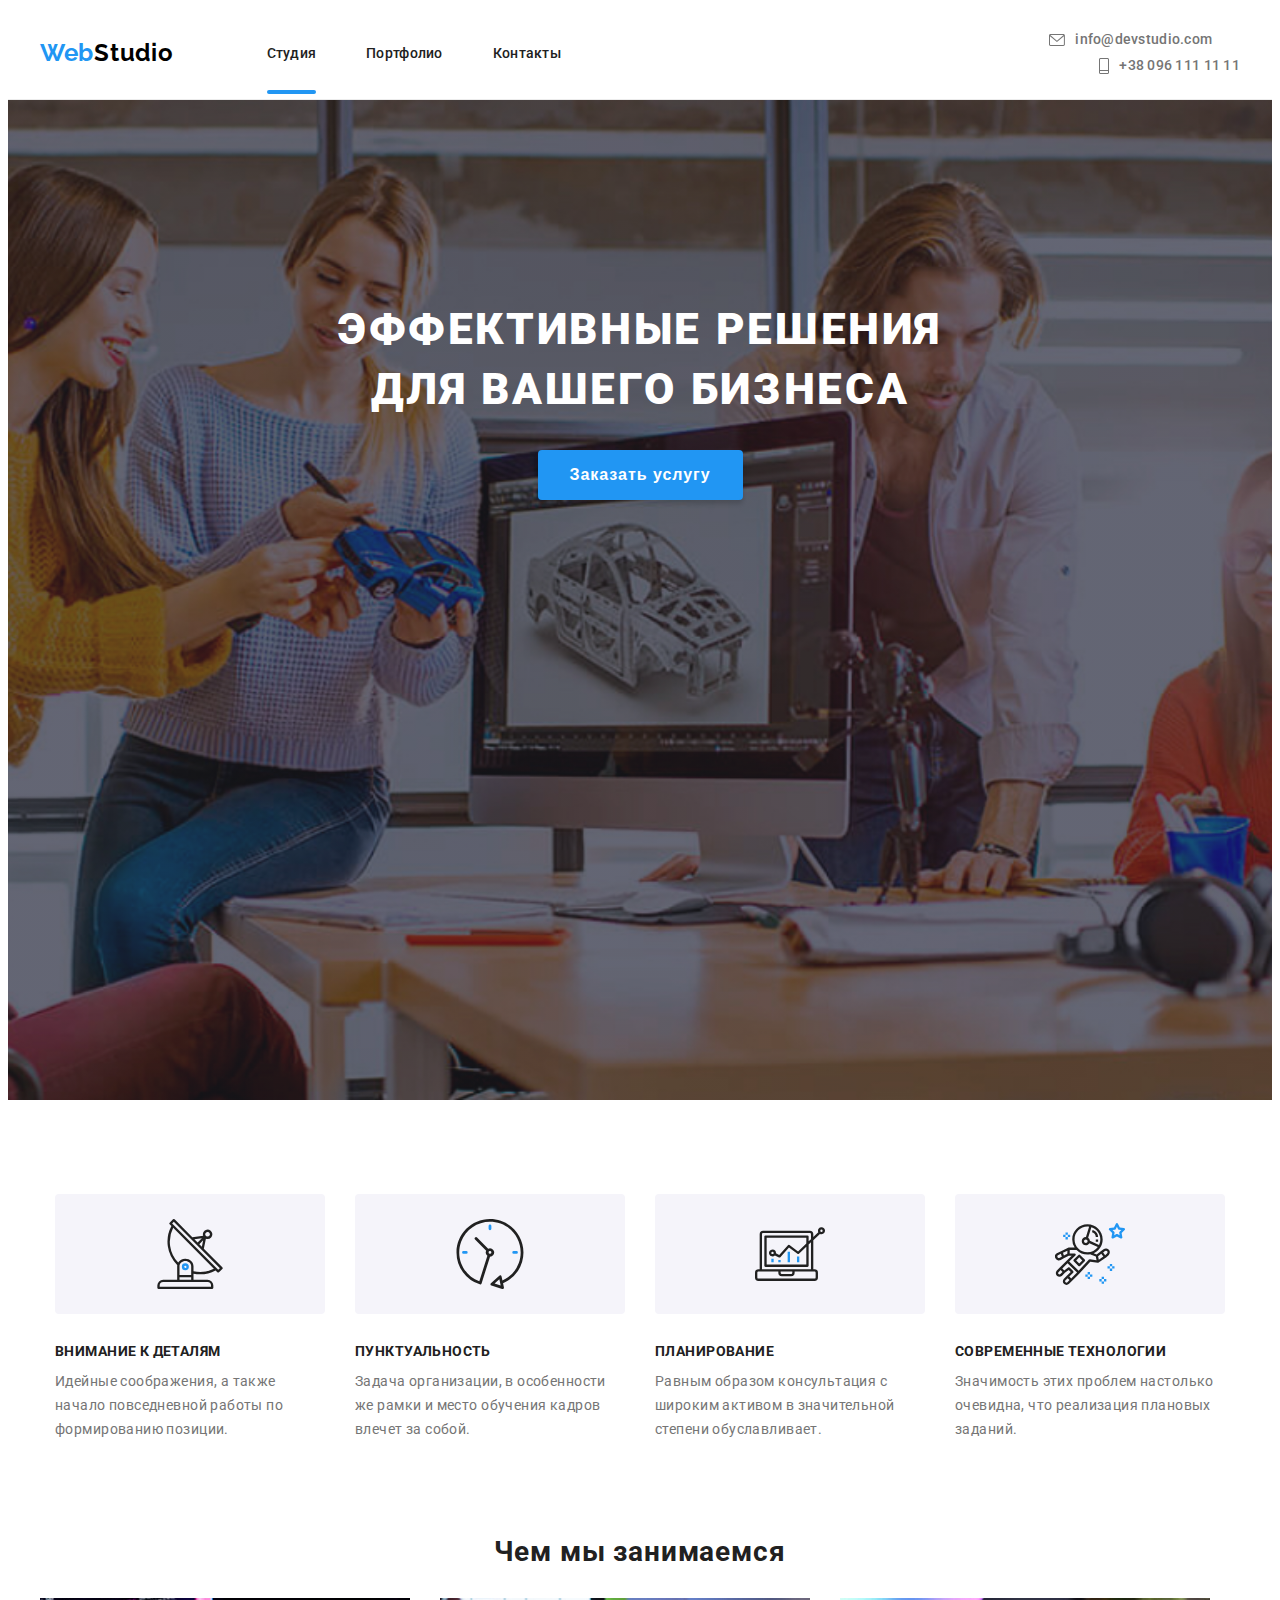
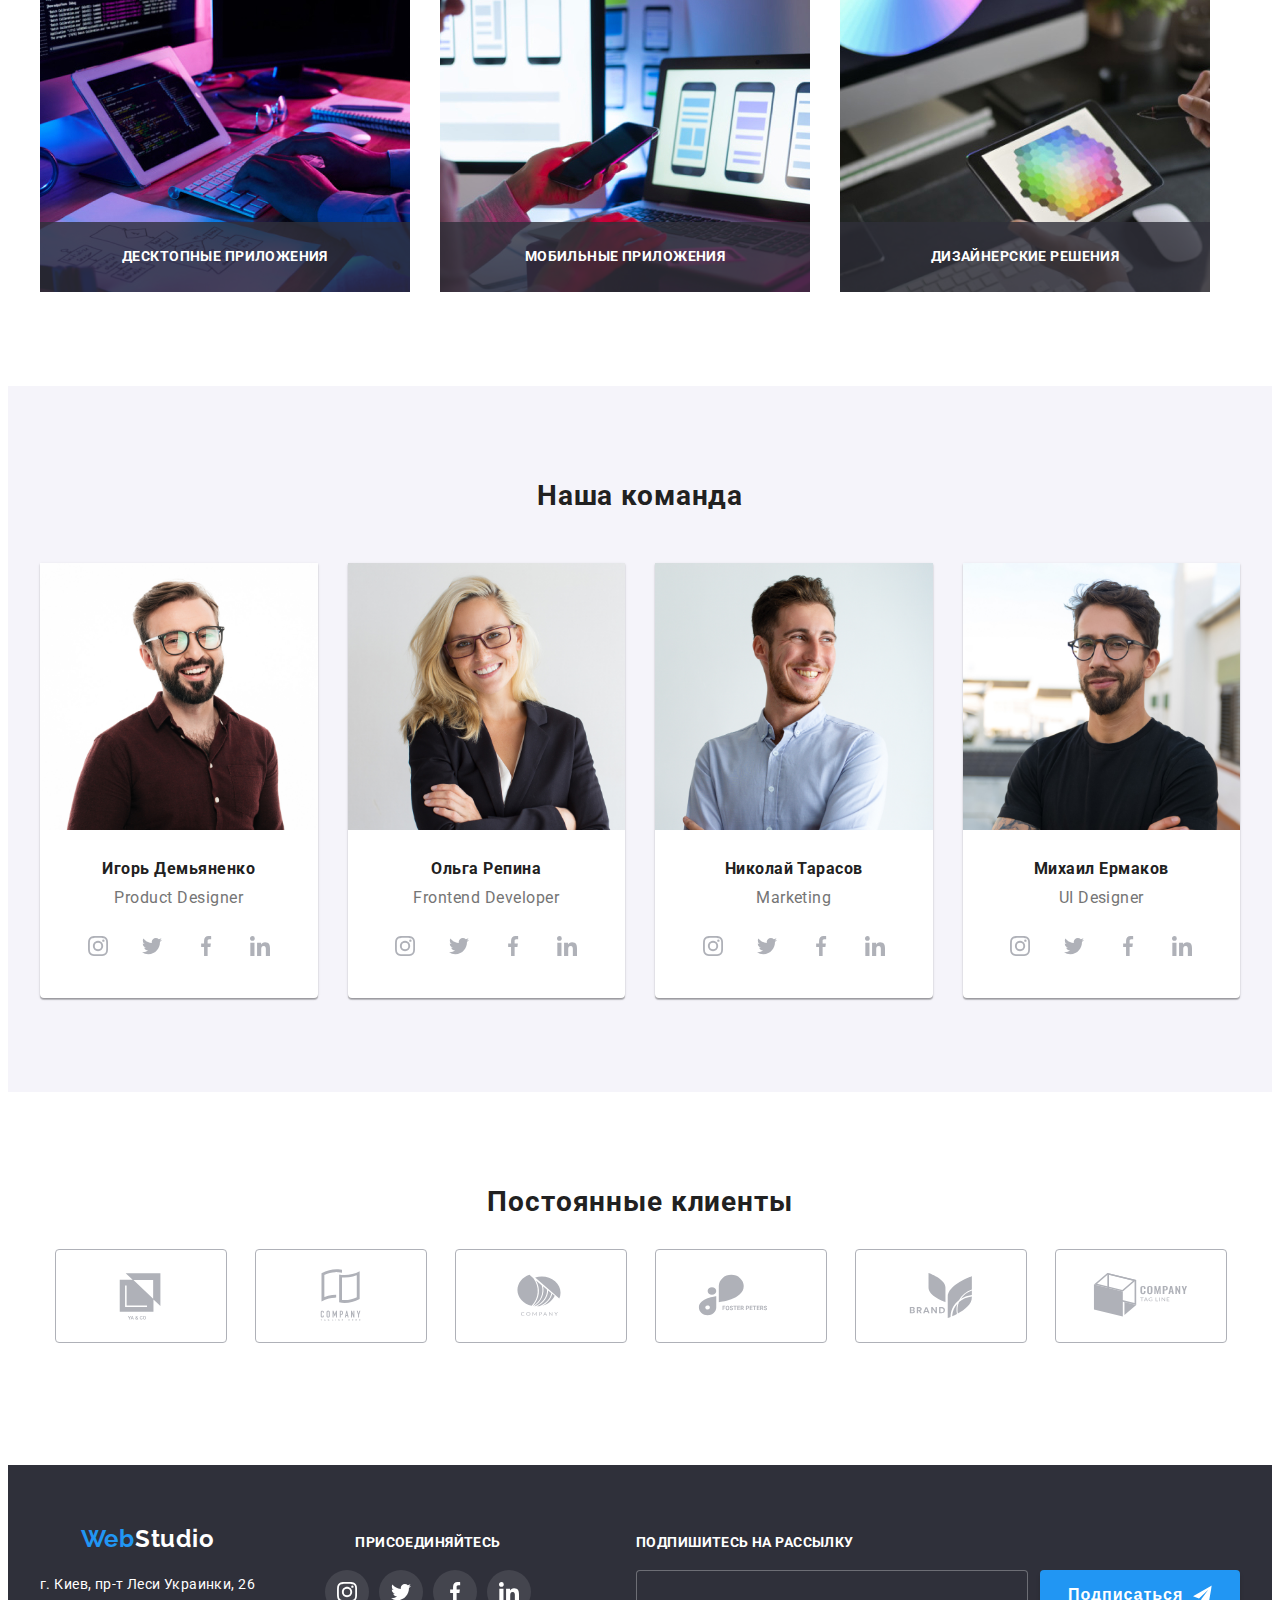
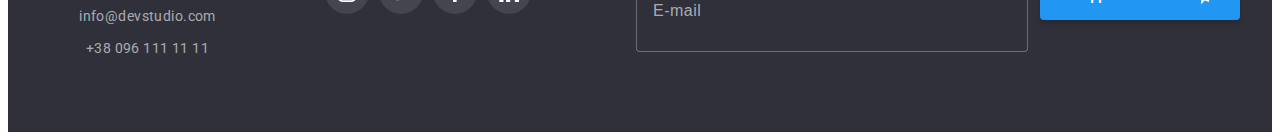
==== commit eb2549c1: "day5" ====
--- a/index.html
+++ b/index.html
@@ -189,7 +189,7 @@
     <h2 class="section__title">Чем мы занимаемся</h2>
     <ul class="works list">
     <li class="works__item">
-        <img src="./images/verstka.jpg" alt="верстка на ПК" width="370"/> 
+        <img srcset="" src="./images/verstka.jpg" alt="верстка на ПК" width="370"/> 
         <div class="works__box">
             <p>Десктопные приложения</p>
         </div>
--- a/css/main.min.css
+++ b/css/main.min.css
@@ -1,2 +1,2 @@
-:root{--accent-color: #2196F3;--accent-color-black: #212121;--accent-color-gray: #757575;--accent-color-white: #FFFFFF}.visually-hidden{position:absolute;width:1px;height:1px;margin:-1px;border:0;padding:0;white-space:nowrap;clip-path:inset(100%);clip:rect(0 0 0 0);overflow:hidden}.menu__link_status-current::after{content:"";position:absolute;width:100%;height:4px;background:var(--accent-color);border-radius:2px;display:block;left:0;top:45px}.benefits-list__box,.works__box,.social-list__link,.footer-link__link,.clients__link{display:flex;justify-content:center;align-items:center}h1,h2,h3,h4,h5,h6,p{margin-top:0;margin-bottom:0}ul,ol{margin-top:0;margin-bottom:0;padding-left:0}img{display:block}.list{list-style:none}.link{text-decoration:none}body{font-family:'Roboto', sans-serif;font-weight:500}.container{width:100%;padding-left:15px;padding-right:15px}@media screen and (min-width: 480px){.container{width:480px;margin:0 auto}}@media screen and (min-width: 768px){.container{width:768px}}@media screen and (min-width: 1200px){.container{width:1200px}}.section{padding:94px 0}@media screen and (max-width: 767px){.section{padding:60px 0}}.adres-font-style{margin-top:20px;font-style:normal}.adres__item{margin-bottom:8px}.adres__item:last-child{margin-bottom:0}.adres__nav-link{font-weight:400;font-size:14px;line-height:1.71;letter-spacing:0.03em;color:var(--accent-color-white);transition-property:color;transition-duration:250ms;transition-timing-function:cubic-bezier(0.4, 0, 0.2, 1)}.adres__nav-link:hover,.adres__nav-link:focus{color:var(--accent-color)}.adres__mail-link{font-weight:400;font-size:14px;line-height:1.71;letter-spacing:0.03em;color:rgba(255,255,255,0.6);transition-property:color;transition-duration:250ms;transition-timing-function:cubic-bezier(0.4, 0, 0.2, 1)}.adres__mail-link:hover,.adres__mail-link:focus{color:var(--accent-color)}.adres__tel-link{font-weight:400;font-size:14px;line-height:1.71;letter-spacing:0.03em;color:rgba(255,255,255,0.6);transition-property:color;transition-duration:250ms;transition-timing-function:cubic-bezier(0.4, 0, 0.2, 1)}.adres__tel-link:hover,.adres__tel-link:focus{color:var(--accent-color)}@media screen and (min-width: 768px){.adres{display:block}}@media screen and (min-width: 1199px){.adres__item{margin-bottom:8px}.adres__nav-link{margin-bottom:9px}}.backdrop{position:fixed;top:0;left:0;width:100%;height:100%;background:rgba(0,0,0,0.2);transition:opacity 250ms cubic-bezier(0.4, 0, 0.2, 1),visibility 250ms cubic-bezier(0.4, 0, 0.2, 1)}.backdrop.is-hidden{opacity:0;visibility:hidden;pointer-events:none}@media screen and (max-width: 450px){.modal{width:450px;height:609px}}.modal{position:absolute;top:50%;left:50%;transform:translate(-50%, -50%) scale(1);width:528px;background:var(--accent-color-white);box-shadow:0px 1px 3px rgba(0,0,0,0.12),0px 1px 1px rgba(0,0,0,0.14),0px 2px 1px rgba(0,0,0,0.2);border-radius:4px;padding:40px}.modal__close-button{position:absolute;top:8px;right:8px;display:flex;align-items:center;justify-content:center;width:30px;height:30px;padding:0;border-radius:50%;border:1px solid rgba(0,0,0,0.1);background-color:transparent;cursor:pointer;transition:fill 250ms cubic-bezier(0.4, 0, 0.2, 1)}.modal__close-button:hover,.modal__close-button:focus{fill:var(--accent-color)}@media screen and (max-width: 767px){.mobile-menu{position:fixed;top:0;left:0;width:100%;height:100%;background-color:azure;opacity:0;visibility:hidden;pointer-events:none;z-index:1;overflow-y:scroll;transition:opacity 250ms cubic-bezier(0.4, 0, 0.2, 1),visibility 250ms cubic-bezier(0.4, 0, 0.2, 1)}.mobile-menu.is-open{opacity:1;visibility:visible;pointer-events:auto}.mobile-menu__container{position:relative;padding-top:48px;padding-bottom:48px;padding-left:40px}.mobile-menu__close-btn{position:absolute;top:21px;right:15px;border:none;background-color:transparent;padding:0;line-height:0}.mobile-menu__item{display:flex;flex-direction:column;align-items:flex-start;margin-bottom:302px}.mobile-menu__title:not(:last-child){margin-bottom:32px}.mobile-menu__link{font-family:'Roboto';font-style:normal;font-weight:500;font-size:40px;line-height:47px;text-align:center;letter-spacing:0.02em;color:var(--accent-color-black)}.mobile-menu__link:hover,.mobile-menu__link:focus{color:var(--accent-color)}.mobile-menu__contact{display:flex;flex-direction:column;align-items:flex-start}.mobile-menu__contact-item{margin-bottom:32px}.mobile-menu__contact-tel{font-family:'Roboto';font-style:normal;font-weight:500;font-size:34px;line-height:40px;letter-spacing:0.02em;color:#2196F3}.mobile-menu__contact-tel:hover,.mobile-menu__contact-tel:focus{color:var(--accent-color)}.mobile-menu__contact-link{font-family:'Roboto';font-style:normal;font-weight:500;font-size:24px;line-height:28px;letter-spacing:0.02em;color:#757575}.mobile-menu__contact-link:hover,.mobile-menu__contact-link:focus{color:var(--accent-color)}.mobile-menu__social{display:flex;position:relative}.mobile-menu__link-color{font-weight:500;font-size:18px;line-height:22px;letter-spacing:0.02em;color:var(--accent-color)}.mobile-menu__social-item:not(:last-child){margin-right:20px}.mobile-menu__social-link1::after{content:'';position:absolute;top:10px;width:22px;height:2px;border:1px solid rgba(33,33,33,0.2);transform:rotate(90deg)}.mobile-menu__social-link2::after{content:'';position:absolute;top:10px;width:22px;height:2px;border:1px solid rgba(33,33,33,0.2);transform:rotate(90deg)}.mobile-menu__social-link3::after{content:'';position:absolute;top:10px;width:22px;height:2px;border:1px solid rgba(33,33,33,0.2);transform:rotate(90deg)}}@media screen and (min-width: 768px){.mobile-menu{display:none}}.page-header{padding-top:10px;padding-bottom:10px;border-bottom:1px solid #ececec}.logo{font-family:'Raleway', sans-serif;font-weight:700;font-size:24px;line-height:1.16;letter-spacing:0.03em;color:#000}.logo__web{color:var(--accent-color)}.page-header__container{display:flex;align-items:center;justify-content:space-between}@media screen and (max-width: 767px){.menu{display:none}.contact-list{display:none}.mobile-menu-open-btn{border:none;background-color:transparent;padding:0;height:40px}}@media screen and (min-width: 768px){.mobile-menu-open-btn{display:none}.page-header__container{display:flex;align-items:center}.page-header{padding-top:26px;padding-bottom:26px;background:var(--accent-color-white);border-bottom:1px solid #ECECEC}.navigation{display:flex;align-items:center}.menu{display:flex;margin-left:88px}.menu__item .current{color:var(--accent-color)}.menu__item:not(:last-child){margin-right:50px}.menu__link{position:relative;font-size:14px;line-height:1.14;letter-spacing:0.02em;color:var(--accent-color-black);transition-property:color;transition-duration:250ms;transition-timing-function:cubic-bezier(0.4, 0, 0.2, 1)}.menu__link:hover,.menu__link:focus{color:var(--accent-color)}.contact-list__page-header{display:block}.contact-list__item:not(:last-child){margin-bottom:10px}.contact-list__link{display:flex;align-items:center;font-size:14px;line-height:1.14;letter-spacing:0.02em;margin-left:auto;color:var(--accent-color-gray);transition-property:color;transition-duration:250ms;transition-timing-function:cubic-bezier(0.4, 0, 0.2, 1)}.contact-list__link:hover,.contact-list__link:focus{color:var(--accent-color);fill:#2196f3}.contact-list__icon{margin-right:10px;fill:#757575;transition-property:fill;transition-duration:250ms;transition-timing-function:cubic-bezier(0.4, 0, 0.2, 1)}.phone-number:hover .contact-list__icon,.phone-number:focus .contact-list__icon{color:var(--accent-color);fill:#2196f3}.contact-list__link:hover .contact-list__icon,.contact-list__link:focus .contact-list__icon{color:var(--accent-color);fill:#2196f3}}@media screen and (max-width: 1199px){.contact-list__page-header{flex-direction:column;align-items:baseline}}@media screen and (min-width: 1200px){.page-header{padding-top:24px;padding-bottom:25px;background:var(--accent-color-white);border-bottom:1px solid #ECECEC}.menu{margin-left:93px}.menu__item .current{color:var(--accent-color)}.menu__item:not(:last-child){margin-right:50px}.contact-list .contact-list__item+.contact-list__item{margin-left:50px}.contact-list__link{display:flex;align-items:center;font-size:14px;line-height:1.14;letter-spacing:0.02em;margin-left:auto;color:var(--accent-color-gray);transition-property:color;transition-duration:250ms;transition-timing-function:cubic-bezier(0.4, 0, 0.2, 1)}.contact-list__link:hover,.contact-list__link:focus{color:var(--accent-color);fill:#2196f3}.contact-list__icon{margin-right:10px;fill:#757575;transition-property:fill;transition-duration:250ms;transition-timing-function:cubic-bezier(0.4, 0, 0.2, 1)}.phone-number:hover .contact-list__icon,.phone-number:focus .contact-list__icon{color:var(--accent-color);fill:#2196f3}.contact-list__link:hover .contact-list__icon,.contact-list__link:focus .contact-list__icon{color:var(--accent-color);fill:#2196f3}}@media screen and (max-width: 1199px){.hero{text-transform:uppercase;background-color:#c4c4c4;text-align:center;padding-top:118px;padding-bottom:198px;margin-left:auto;margin-right:auto;background-image:linear-gradient(to right, rgba(47,48,58,0.4), rgba(47,48,58,0.4)),url(../images/background.jpg);background-size:cover;background-position:center;background-repeat:no-repeat;max-width:1600px}.hero__title{font-weight:900;font-size:26px;line-height:1.61;letter-spacing:0.06em;text-transform:uppercase;color:var(--accent-color-white);margin-left:auto;margin-right:auto;margin-bottom:30px;width:360px}}@media screen and (min-width: 1200px){.hero{text-transform:uppercase;background-color:#c4c4c4;text-align:center;padding-top:200px;padding-bottom:200px;margin-left:auto;margin-right:auto;background-image:linear-gradient(to right, rgba(47,48,58,0.4), rgba(47,48,58,0.4)),url(../images/background.jpg);background-size:cover;background-position:center;background-repeat:no-repeat;max-width:1600px}.hero__title{font-weight:900;font-size:44px;line-height:1.36;letter-spacing:0.06em;color:var(--accent-color-white);margin-left:auto;margin-right:auto;width:696px;margin-bottom:30px}}.hero__btn{min-width:136px;padding-left:32px;padding-top:10px;padding-right:32px;padding-bottom:10px;border-radius:4px;border:transparent;font-weight:700;font-size:16px;line-height:1.875;letter-spacing:0.06em;cursor:pointer;color:var(--accent-color-white);background-color:var(--accent-color);box-shadow:0px 4px 4px rgba(0,0,0,0.15);transition-property:background-color;transition-duration:250ms;transition-timing-function:cubic-bezier(0.4, 0, 0.2, 1);transition-property:color;transition-duration:250ms;transition-timing-function:cubic-bezier(0.4, 0, 0.2, 1)}.hero__btn:hover,.hero__btn:focus{background-color:var(--accent-color);color:var(--accent-color-white)}.benefits-list{display:block;justify-content:center}.benefits-list__title{font-weight:700;font-size:14px;line-height:1.14;letter-spacing:0.03em;text-transform:uppercase;color:var(--accent-color-black);margin-bottom:10px}.benefits-list__text{font-weight:400;font-size:14px;line-height:1.71;letter-spacing:0.03em;color:var(--accent-color-gray)}.benefits-list__box{height:120px;border:0;margin-bottom:30px;background:#F5F4FA;border-radius:4px}.benefits-list__icon{width:70px;height:70px}@media screen and (max-width: 767px){.benefits-list__title{text-align:center}.benefits-list__item{width:450px;margin-bottom:30px}.benefits-list__item:nth-child(4n){margin-bottom:0}}@media screen and (min-width: 768px){.benefits-list__title{text-align:left}.benefits-list{display:flex;flex-wrap:wrap}.benefits-list__item{width:354px}.benefits-list__item:nth-child(odd){margin-right:30px}.benefits-list__item:nth-last-child(-n+2){margin-bottom:0}}@media screen and (min-width: 768px) and (min-width: 1200px){.benefits-list{display:flex}.benefits-list__item{width:270px}.benefits-list__item{width:270px;margin-right:30px;flex-wrap:wrap}.benefits-list__item:nth-child(4n){margin-right:0}.benefits-list__item:nth-last-child(-n+4){margin-bottom:0}}@media (max-width: 1199px){.section__no-padding-top{display:none}}.section__no-padding-top{padding-top:0}.section__title{margin-bottom:50px;font-weight:700;font-size:36px;line-height:1.66;text-align:center;letter-spacing:0.03em;color:var(--accent-color-black)}.works{display:flex}.works__item{margin-right:30px;position:relative}.works__item:nth-child(3n){margin-right:0}.works__box{position:absolute;width:370px;height:70px;font-family:'Roboto';font-style:normal;font-weight:700;font-size:14px;line-height:1.14;text-align:center;letter-spacing:0.03em;text-transform:uppercase;bottom:0px;left:0px;background:rgba(47,48,58,0.8);color:var(--accent-color-white)}.section__other-background{background:#F5F4FA}.section__title-team{font-weight:700;font-size:28px;line-height:1.17;text-align:center;letter-spacing:0.03em;color:var(--accent-color-black)}.team__img{width:100%}.team__card{padding-top:30px;padding-bottom:24px}.team__item{background:var(--accent-color-white);margin-bottom:30px;box-shadow:0px 1px 3px rgba(0,0,0,0.12),0px 1px 1px rgba(0,0,0,0.14),0px 2px 1px rgba(0,0,0,0.2);border-radius:0px 0px 4px 4px}.team__item:last-child{margin-bottom:0}.team__title{font-size:16px;line-height:1.18;letter-spacing:0.03em;color:var(--accent-color-black)}.team__text{font-weight:400;font-size:16px;line-height:1.18;letter-spacing:0.03em;color:var(--accent-color-gray);margin-top:10px;margin-bottom:16px}.social-list{display:flex;justify-content:center}.social-list__item:not(:last-child){margin-right:10px}.social-list__link{width:44px;height:44px;border-radius:50%;background-color:var(--accent-color-white);transition-property:background-color, fill;transition-duration:250ms;transition-timing-function:cubic-bezier(0.4, 0, 0.2, 1)}.social-list__link:hover,.social-list__link:focus{background-color:var(--accent-color);fill:#fff}.social-list__icon{fill:#afb1b8;transition-property:fill;transition-duration:250ms;transition-timing-function:cubic-bezier(0.4, 0, 0.2, 1)}.social-list__link:hover .social-list__icon,.social-list__link:focus .social-list__icon{fill:#fff}@media screen and (max-width: 767px){.team__img{width:100%}.team{display:inline-block;margin-top:30px;text-align:center}}@media screen and (min-width: 768px){.team{display:flex;flex-wrap:wrap;margin-top:30px}.team__card{text-align:center}.team__item{width:354px}.team__item:nth-child(odd){margin-right:30px}.team__item:nth-last-child(-n+2){margin-bottom:0}}@media screen and (min-width: 768px) and (min-width: 1200px){.team{display:flex;margin-top:50px;text-align:center;flex-wrap:nowrap}.team__card{padding-bottom:30px}.team__item{margin-right:30px}.team__item:nth-child(4n){margin-right:0}.team__item:nth-last-child(-n+4){margin-bottom:0}}.web-footer{color:var(--accent-color)}.studio{color:var(--accent-color-white)}.footer{background-color:#2F303A;padding:60px 0}.container-flex{display:flex}.container__footer-adres{text-align:center}.label__area{padding:15px 16px;margin-bottom:20px;width:450px;height:50px;border:1px solid rgba(255,255,255,0.3);border-radius:4px;background:#2F303A;font-style:normal;font-weight:400;font-size:16px;line-height:20px;letter-spacing:0.03em;color:var(--accent-color-white)}.label__area::placeholder{color:rgba(255,255,255,0.6)}.label__text{font-style:normal;font-weight:700;font-size:14px;line-height:16px;letter-spacing:0.03em;text-transform:uppercase;color:var(--accent-color-white);margin-bottom:20px}.footer-text{margin-bottom:20px;text-align:center;font-style:normal;font-weight:700;font-size:14px;line-height:16px;letter-spacing:0.03em;text-transform:uppercase;color:var(--accent-color-white)}.label__btn{display:flex;justify-content:center;align-items:center;margin-left:12px;width:200px;height:50px;background:var(--accent-color);box-shadow:0px 4px 4px rgba(0,0,0,0.15);border-radius:4px;cursor:pointer;border-color:transparent;font-style:normal;font-weight:700;font-size:16px;line-height:30px;letter-spacing:0.06em;padding-left:26px;padding-top:10px;padding-right:26px;padding-bottom:10px;color:var(--accent-color-white)}.label__icon{display:inline;margin-left:10px}.footer-link__item:not(:last-child){margin-right:10px}.footer-link__socials{display:flex;flex-direction:column;margin-left:70px}.footer-link__list{display:flex;justify-content:center}.footer-link__link{width:44px;height:44px;border-radius:50%;background:rgba(255,255,255,0.1);fill:#fff;transition-property:background-color;transition-duration:250ms;transition-timing-function:cubic-bezier(0.4, 0, 0.2, 1)}.footer-link__link:hover,.footer-link__link:focus{background-color:var(--accent-color)}@media screen and (max-width: 767px){.footer-link__socials{margin-top:60px;margin-left:auto;margin-right:auto}}@media screen and (min-width: 768px){.wrapper-flex{display:flex;justify-content:space-around;align-items:baseline}.label__area{display:block;margin-right:auto;margin-left:auto;width:450px}}@media screen and (max-width: 1199px){.wrapper-flex{margin-bottom:60px}.label__text{text-align:center}.container-flex{display:flex;flex-direction:column}.label__btn{display:flex;align-items:center;margin:0 auto}}@media screen and (min-width: 1200px){.container-flex{display:flex;align-items:baseline}.footer-container{display:flex;flex-direction:column;margin-left:auto}.label__form{display:flex}.label__area{padding-left:16px;padding-top:15px;padding-right:auto;padding-bottom:15px;width:358px}}.footer-link__item{display:inline-block}.section__title{margin-bottom:30px;font-style:normal;font-weight:700;font-size:28px;line-height:1.17;text-align:center;letter-spacing:0.03em;color:var(--accent-color-black)}.clients{display:flex;flex-wrap:wrap;justify-content:center}.clients__item{width:210px;height:92px}.clients__item:nth-child(odd){margin-right:30px}.clients__item:not(:nth-last-child(-n+2)){margin-bottom:30px}.clients__item .clients__item{width:calc((100% - 30px)/2)}.clients__icon{width:106px;height:60px}.clients__link{width:100%;height:100%;border:1px solid #AFB1B8;border-radius:4px;fill:#afb1b8;transition:fill 250ms cubic-bezier(0.4, 0, 0.2, 1),border 250ms cubic-bezier(0.4, 0, 0.2, 1)}.clients__link:hover,.clients__link:focus{border:1px solid #2196F3;fill:#2196f3}@media screen and (min-width: 768px) and (max-width: 1199px){.clients__item{width:calc((100% - 60px) / 3)}.clients__item:nth-child(odd){margin-right:0}.clients__item:not(:nth-last-child(-n+2)){margin-bottom:0}.clients__item:not(:nth-child(3n)){margin-right:30px}.clients__item:not(:nth-last-child(-n+3)){margin-bottom:30px}}@media screen and (min-width: 1200px){.clients__item{margin-right:30px;width:170px;height:92px}.clients__item:last-child{margin-right:0}}.buttons{font-size:16px;line-height:1.62;text-align:center;letter-spacing:0.03em}.button-list{display:flex;flex-wrap:wrap;margin-bottom:40px;row-gap:15px}.button-list__button-item{display:flex;justify-content:center;margin-right:8px}.button-list__button-item:last-child{margin-right:0}.button-list__button-portfolio{background-color:#F5F4FA;color:var(--accent-color-black);padding-left:22px;padding-top:6px;padding-right:22px;padding-bottom:6px;border-radius:4px;min-width:101px;border:transparent;font-style:normal;font-weight:500;font-size:16px;line-height:1.625;letter-spacing:0.03em;transition-property:background-color, color, box-shadow;transition-duration:250ms;transition-timing-function:cubic-bezier(0.4, 0, 0.2, 1)}.button-list__button-portfolio:hover,.button-list__button-portfolio:focus{color:var(--accent-color-white);background-color:var(--accent-color);cursor:pointer;box-shadow:0px 3px 1px rgba(0,0,0,0.1),0px 1px 2px rgba(0,0,0,0.08),0px 2px 2px rgba(0,0,0,0.12);border-radius:4px}.button-all{min-width:73px;color:var(--accent-color-black);padding-left:22px;padding-top:6px;padding-right:22px;padding-bottom:6px;border-radius:4px}@media screen and (min-width: 1200px){.button-list{display:flex;justify-content:center;margin-bottom:50px}}.project-name{font-weight:700;font-size:18px;line-height:2;letter-spacing:0.06em;color:var(--accent-color-black)}.projects__item{background:var(--accent-color-white)}.projects__item:not(:last-child){margin-bottom:30px}.projects-item-link{display:block;transition-property:box-shadow;transition-duration:250ms;transition-timing-function:cubic-bezier(0.4, 0, 0.2, 1)}.projects-item-link:hover,.projects-item-link:focus{box-shadow:0px 1px 1px rgba(0,0,0,0.12),0px 4px 4px rgba(0,0,0,0.06),1px 4px 6px rgba(0,0,0,0.16)}.projects__card{padding-left:24px;padding-top:20px;padding-right:24px;padding-bottom:20px;border-left:1px solid #EEEEEE;border-right:1px solid #EEEEEE;border-bottom:1px solid #EEEEEE}.projects__type{font-weight:400;font-size:16px;line-height:1.87;letter-spacing:0.03em;margin-top:4px;color:var(--accent-color-gray)}@media screen and (min-width: 768px){.projects__item{display:flex;flex-wrap:wrap}}.modal-container{position:relative;overflow:hidden}.modal-text{position:absolute;top:0;left:0;padding-left:24px;padding-top:63px;padding-right:24px;padding-bottom:63px;overflow:auto;transform:translateY(100%);transition-property:transform;transition-duration:250ms;transition-timing-function:cubic-bezier(0.4, 0, 0.2, 1);width:100%;height:100%;font-style:normal;font-weight:400;font-size:18px;line-height:1.55;letter-spacing:0.03em;color:var(--accent-color-white);background:rgba(33,150,243,0.9)}.projects-item-link:hover .modal-text,.projects-item-link:focus .modal-text{transform:translateY(0)}.modal__text-head{margin-bottom:12px;font-style:normal;font-weight:700;font-size:20px;line-height:1.15;text-align:center;letter-spacing:0.03em;color:var(--accent-color-black)}.modal__form{display:flex;flex-direction:column}.modal__label{margin-bottom:20px}.modal__name-span{display:block;margin-bottom:4px;font-style:normal;font-weight:400;font-size:12px;line-height:1.166;letter-spacing:0.01em;color:var(--accent-color-gray)}.modal__input-wrapper{position:relative;display:block}.modal__input{width:100%;height:40px;border-radius:4px;padding-left:42px;border:1px solid rgba(33,33,33,0.2);border-radius:4px;transition:border-color 250ms cubic-bezier(0.4, 0, 0.2, 1)}.modal__input:focus{outline:none;border-color:var(--accent-color)}.modal__icon{position:absolute;top:50%;left:15px;transform:translateY(-50%);display:block;transition:fill 250ms cubic-bezier(0.4, 0, 0.2, 1)}.modal-input:focus+.modal__icon{fill:#2196f3}.modal__message{display:block;width:100%;height:120px;padding:12px 16px;border:1px solid rgba(33,33,33,0.2);border-radius:4px;resize:none;transition:border-color 250ms cubic-bezier(0.4, 0, 0.2, 1)}.modal__message:focus{outline:none;border-color:var(--accent-color)}.modal__message::placeholder{color:rgba(117,117,117,0.5)}.modal__contact-form-checkbox-label{display:flex;align-items:center;justify-content:center;margin-bottom:30px;flex-wrap:nowrap;font-style:normal;font-weight:400;font-size:14px;line-height:1.71;letter-spacing:0.03em;color:var(--accent-color-gray)}.modal__contact-form-checkbox-label::before{content:"";display:block;margin-right:7px;width:16px;height:15px;cursor:pointer;border:2px solid #212121;border-radius:2px;transition:background-color 250ms cubic-bezier(0.4, 0, 0.2, 1),outline 250ms cubic-bezier(0.4, 0, 0.2, 1)}.modal__contact-form-checkbox:checked+.modal__contact-form-checkbox-label::before{background-color:var(--accent-color);background-image:url("../images/icon check.svg");background-size:cover;background-position:center;background-repeat:no-repeat}.modal__contact-form-checkbox:focus+.modal__contact-form-checkbox-label::before{outline:2px solid rgba(0,0,255,0.5)}.policy-text{color:var(--accent-color)}.modal__contact-form-btn{align-self:center;min-width:200px;padding:10px 55px;font-style:normal;font-weight:700;font-size:16px;line-height:1.875;border:transparent;letter-spacing:0.06em;color:var(--accent-color-white);background:#188CE8;box-shadow:0px 4px 4px rgba(0,0,0,0.15);border-radius:4px;cursor:pointer}@media screen and (min-width: 480px){.modal__form{width:450px}}
+:root{--accent-color: #2196F3;--accent-color-black: #212121;--accent-color-gray: #757575;--accent-color-white: #FFFFFF}.visually-hidden{position:absolute;width:1px;height:1px;margin:-1px;border:0;padding:0;white-space:nowrap;clip-path:inset(100%);clip:rect(0 0 0 0);overflow:hidden}.menu__link_status-current::after{content:"";position:absolute;width:100%;height:4px;background:var(--accent-color);border-radius:2px;display:block;left:0;top:45px}.benefits-list__box,.works__box,.social-list__link,.footer-link__link,.clients__link{display:flex;justify-content:center;align-items:center}h1,h2,h3,h4,h5,h6,p{margin-top:0;margin-bottom:0}ul,ol{margin-top:0;margin-bottom:0;padding-left:0}img{display:block}.list{list-style:none}.link{text-decoration:none}body{font-family:'Roboto', sans-serif;font-weight:500}.container{width:100%;padding-left:15px;padding-right:15px}@media screen and (min-width: 480px){.container{width:480px;margin:0 auto}}@media screen and (min-width: 768px){.container{width:768px}}@media screen and (min-width: 1200px){.container{width:1200px}}.section{padding:94px 0}@media screen and (max-width: 1199px){.section{padding:60px 0}}.adres-font-style{margin-top:20px;font-style:normal}.adres__item{margin-bottom:8px}.adres__item:last-child{margin-bottom:0}.adres__nav-link{font-weight:400;font-size:14px;line-height:1.71;letter-spacing:0.03em;color:var(--accent-color-white);transition-property:color;transition-duration:250ms;transition-timing-function:cubic-bezier(0.4, 0, 0.2, 1)}.adres__nav-link:hover,.adres__nav-link:focus{color:var(--accent-color)}.adres__mail-link{font-weight:400;font-size:14px;line-height:1.71;letter-spacing:0.03em;color:rgba(255,255,255,0.6);transition-property:color;transition-duration:250ms;transition-timing-function:cubic-bezier(0.4, 0, 0.2, 1)}.adres__mail-link:hover,.adres__mail-link:focus{color:var(--accent-color)}.adres__tel-link{font-weight:400;font-size:14px;line-height:1.71;letter-spacing:0.03em;color:rgba(255,255,255,0.6);transition-property:color;transition-duration:250ms;transition-timing-function:cubic-bezier(0.4, 0, 0.2, 1)}.adres__tel-link:hover,.adres__tel-link:focus{color:var(--accent-color)}@media screen and (min-width: 768px){.adres{display:block}}@media screen and (min-width: 1199px){.adres__item{margin-bottom:8px}.adres__nav-link{margin-bottom:9px}}.backdrop{position:fixed;top:0;left:0;width:100%;height:100%;background:rgba(0,0,0,0.2);transition:opacity 250ms cubic-bezier(0.4, 0, 0.2, 1),visibility 250ms cubic-bezier(0.4, 0, 0.2, 1)}.backdrop.is-hidden{opacity:0;visibility:hidden;pointer-events:none}@media screen and (max-width: 450px){.modal{width:450px;height:609px}}.modal{position:absolute;top:50%;left:50%;transform:translate(-50%, -50%) scale(1);width:528px;background:var(--accent-color-white);box-shadow:0px 1px 3px rgba(0,0,0,0.12),0px 1px 1px rgba(0,0,0,0.14),0px 2px 1px rgba(0,0,0,0.2);border-radius:4px;padding:40px}.modal__close-button{position:absolute;top:8px;right:8px;display:flex;align-items:center;justify-content:center;width:30px;height:30px;padding:0;border-radius:50%;border:1px solid rgba(0,0,0,0.1);background-color:transparent;cursor:pointer;transition:fill 250ms cubic-bezier(0.4, 0, 0.2, 1)}.modal__close-button:hover,.modal__close-button:focus{fill:var(--accent-color)}@media screen and (max-width: 767px){.mobile-menu{position:fixed;top:0;left:0;width:100%;height:100%;background-color:azure;opacity:0;visibility:hidden;pointer-events:none;z-index:1;overflow-y:scroll;transition:opacity 250ms cubic-bezier(0.4, 0, 0.2, 1),visibility 250ms cubic-bezier(0.4, 0, 0.2, 1)}.mobile-menu.is-open{opacity:1;visibility:visible;pointer-events:auto}.mobile-menu__container{position:relative;padding-top:48px;padding-bottom:48px;padding-left:40px}.mobile-menu__close-btn{position:absolute;top:21px;right:15px;border:none;background-color:transparent;padding:0;line-height:0}.mobile-menu__item{display:flex;flex-direction:column;align-items:flex-start;margin-bottom:302px}.mobile-menu__title:not(:last-child){margin-bottom:32px}.mobile-menu__link{font-family:'Roboto';font-style:normal;font-weight:500;font-size:40px;line-height:47px;text-align:center;letter-spacing:0.02em;color:var(--accent-color-black)}.mobile-menu__link:hover,.mobile-menu__link:focus{color:var(--accent-color)}.mobile-menu__contact{display:flex;flex-direction:column;align-items:flex-start}.mobile-menu__contact-item{margin-bottom:32px}.mobile-menu__contact-tel{font-family:'Roboto';font-style:normal;font-weight:500;font-size:34px;line-height:40px;letter-spacing:0.02em;color:#2196F3}.mobile-menu__contact-tel:hover,.mobile-menu__contact-tel:focus{color:var(--accent-color)}.mobile-menu__contact-link{font-family:'Roboto';font-style:normal;font-weight:500;font-size:24px;line-height:28px;letter-spacing:0.02em;color:#757575}.mobile-menu__contact-link:hover,.mobile-menu__contact-link:focus{color:var(--accent-color)}.mobile-menu__social{display:flex;position:relative}.mobile-menu__link-color{font-weight:500;font-size:18px;line-height:22px;letter-spacing:0.02em;color:var(--accent-color)}.mobile-menu__social-item:not(:last-child){margin-right:20px}.mobile-menu__social-link1::after{content:'';position:absolute;top:10px;width:22px;height:2px;border:1px solid rgba(33,33,33,0.2);transform:rotate(90deg)}.mobile-menu__social-link2::after{content:'';position:absolute;top:10px;width:22px;height:2px;border:1px solid rgba(33,33,33,0.2);transform:rotate(90deg)}.mobile-menu__social-link3::after{content:'';position:absolute;top:10px;width:22px;height:2px;border:1px solid rgba(33,33,33,0.2);transform:rotate(90deg)}}@media screen and (min-width: 768px){.mobile-menu{display:none}}.page-header{padding-top:10px;padding-bottom:10px;border-bottom:1px solid #ececec}.logo{font-family:'Raleway', sans-serif;font-weight:700;font-size:24px;line-height:1.16;letter-spacing:0.03em;color:#000}.logo__web{color:var(--accent-color)}.page-header__container{display:flex;align-items:center;justify-content:space-between}@media screen and (max-width: 767px){.menu{display:none}.contact-list{display:none}.mobile-menu-open-btn{border:none;background-color:transparent;padding:0;height:40px}}@media screen and (min-width: 768px){.mobile-menu-open-btn{display:none}.page-header__container{display:flex;align-items:center}.page-header{padding-top:26px;padding-bottom:26px;background:var(--accent-color-white);border-bottom:1px solid #ECECEC}.navigation{display:flex;align-items:center}.menu{display:flex;margin-left:88px}.menu__item .current{color:var(--accent-color)}.menu__item:not(:last-child){margin-right:50px}.menu__link{position:relative;font-size:14px;line-height:1.14;letter-spacing:0.02em;color:var(--accent-color-black);transition-property:color;transition-duration:250ms;transition-timing-function:cubic-bezier(0.4, 0, 0.2, 1)}.menu__link:hover,.menu__link:focus{color:var(--accent-color)}.contact-list__page-header{display:block}.contact-list__item:not(:last-child){margin-bottom:10px}.contact-list__link{display:flex;align-items:center;font-size:14px;line-height:1.14;letter-spacing:0.02em;margin-left:auto;color:var(--accent-color-gray);transition-property:color;transition-duration:250ms;transition-timing-function:cubic-bezier(0.4, 0, 0.2, 1)}.contact-list__link:hover,.contact-list__link:focus{color:var(--accent-color);fill:#2196f3}.contact-list__icon{margin-right:10px;fill:#757575;transition-property:fill;transition-duration:250ms;transition-timing-function:cubic-bezier(0.4, 0, 0.2, 1)}.phone-number:hover .contact-list__icon,.phone-number:focus .contact-list__icon{color:var(--accent-color);fill:#2196f3}.contact-list__link:hover .contact-list__icon,.contact-list__link:focus .contact-list__icon{color:var(--accent-color);fill:#2196f3}}@media screen and (max-width: 1199px){.contact-list__page-header{flex-direction:column;align-items:baseline}}@media screen and (min-width: 1200px){.page-header{padding-top:24px;padding-bottom:25px;background:var(--accent-color-white);border-bottom:1px solid #ECECEC}.menu{margin-left:93px}.menu__item .current{color:var(--accent-color)}.menu__item:not(:last-child){margin-right:50px}.contact-list .contact-list__item+.contact-list__item{margin-left:50px}.contact-list__link{display:flex;align-items:center;font-size:14px;line-height:1.14;letter-spacing:0.02em;margin-left:auto;color:var(--accent-color-gray);transition-property:color;transition-duration:250ms;transition-timing-function:cubic-bezier(0.4, 0, 0.2, 1)}.contact-list__link:hover,.contact-list__link:focus{color:var(--accent-color);fill:#2196f3}.contact-list__icon{margin-right:10px;fill:#757575;transition-property:fill;transition-duration:250ms;transition-timing-function:cubic-bezier(0.4, 0, 0.2, 1)}.phone-number:hover .contact-list__icon,.phone-number:focus .contact-list__icon{color:var(--accent-color);fill:#2196f3}.contact-list__link:hover .contact-list__icon,.contact-list__link:focus .contact-list__icon{color:var(--accent-color);fill:#2196f3}}.hero{text-transform:uppercase;background-color:#c4c4c4;text-align:center;padding-top:118px;padding-bottom:188px;margin-left:auto;margin-right:auto;background-image:linear-gradient(to right, rgba(47,48,58,0.4), rgba(47,48,58,0.4)),url(../../images/images-change/hero/img-hero-mobile.jpg);background-size:cover;background-position:center;background-repeat:no-repeat;max-width:1600px;height:400px}@media (min-device-pixel-ratio: 2), (min-resolution: 192dpi), (min-resolution: 2dppx){.hero{background-image:linear-gradient(rgba(47,48,58,0.4), rgba(47,48,58,0.4)),url(../../images/images-change/hero/img-hero-mobile@2x.jpg)}}.hero__title{font-weight:900;font-size:26px;line-height:1.61;letter-spacing:0.06em;text-transform:uppercase;color:var(--accent-color-white);margin-left:auto;margin-right:auto;margin-bottom:30px;width:100%}@media screen and (min-width: 768px){.hero{background-image:linear-gradient(rgba(47,48,58,0.4), rgba(47,48,58,0.4)),url(../../images/images-change/hero/img-hero-tablet.jpg)}}@media screen and (min-width: 768px) and (min-device-pixel-ratio: 2), screen and (min-width: 768px) and (min-resolution: 192dpi), screen and (min-width: 768px) and (min-resolution: 2dppx){.hero{background-image:linear-gradient(rgba(47,48,58,0.4), rgba(47,48,58,0.4)),url(../../images/images-change/hero/img-hero-tablet@2x.jpg)}}@media screen and (min-width: 768px){.hero__title{width:360px}}@media screen and (min-width: 1200px){.hero{padding-top:200px;padding-bottom:200px;height:600px;background-image:linear-gradient(rgba(47,48,58,0.4), rgba(47,48,58,0.4)),url(../../images/images-change/hero/img-hero-desktop.jpg)}}@media screen and (min-width: 1200px) and (min-device-pixel-ratio: 2), screen and (min-width: 1200px) and (min-resolution: 192dpi), screen and (min-width: 1200px) and (min-resolution: 2dppx){.hero{background-image:linear-gradient(rgba(47,48,58,0.4), rgba(47,48,58,0.4)),url(../../images/images-change/hero/img-hero-desktop@2x.jpg)}}@media screen and (min-width: 1200px){.hero__title{width:696px;font-size:44px;line-height:1.36}}.hero__btn{min-width:136px;padding-left:32px;padding-top:10px;padding-right:32px;padding-bottom:10px;border-radius:4px;border:transparent;font-weight:700;font-size:16px;line-height:1.875;letter-spacing:0.06em;cursor:pointer;color:var(--accent-color-white);background-color:var(--accent-color);box-shadow:0px 4px 4px rgba(0,0,0,0.15);transition-property:background-color;transition-duration:250ms;transition-timing-function:cubic-bezier(0.4, 0, 0.2, 1);transition-property:color;transition-duration:250ms;transition-timing-function:cubic-bezier(0.4, 0, 0.2, 1)}.hero__btn:hover,.hero__btn:focus{background-color:var(--accent-color);color:var(--accent-color-white)}.benefits-list{display:block;justify-content:center}.benefits-list__title{font-weight:700;font-size:14px;line-height:1.14;letter-spacing:0.03em;text-transform:uppercase;color:var(--accent-color-black);margin-bottom:10px}.benefits-list__text{font-weight:400;font-size:14px;line-height:1.71;letter-spacing:0.03em;color:var(--accent-color-gray)}.benefits-list__box{height:120px;border:0;margin-bottom:30px;background:#F5F4FA;border-radius:4px}.benefits-list__icon{width:70px;height:70px}@media screen and (max-width: 767px){.benefits-list__title{text-align:center}.benefits-list__item{width:450px;margin-bottom:30px}.benefits-list__item:nth-child(4n){margin-bottom:0}}@media screen and (min-width: 768px){.benefits-list__title{text-align:left}.benefits-list{display:flex;flex-wrap:wrap}.benefits-list__item{width:354px}.benefits-list__item:nth-child(odd){margin-right:30px}.benefits-list__item:nth-last-child(-n+2){margin-bottom:0}}@media screen and (min-width: 768px) and (min-width: 1200px){.benefits-list{display:flex}.benefits-list__item{width:270px}.benefits-list__item{width:270px;margin-right:30px;flex-wrap:wrap}.benefits-list__item:nth-child(4n){margin-right:0}.benefits-list__item:nth-last-child(-n+4){margin-bottom:0}}@media (max-width: 1199px){.section__no-padding-top{display:none}}.section__no-padding-top{padding-top:0}.section__title{margin-bottom:50px;font-weight:700;font-size:36px;line-height:1.66;text-align:center;letter-spacing:0.03em;color:var(--accent-color-black)}.works{display:flex}.works__item{margin-right:30px;position:relative}.works__item:nth-child(3n){margin-right:0}.works__box{position:absolute;width:370px;height:70px;font-family:'Roboto';font-style:normal;font-weight:700;font-size:14px;line-height:1.14;text-align:center;letter-spacing:0.03em;text-transform:uppercase;bottom:0px;left:0px;background:rgba(47,48,58,0.8);color:var(--accent-color-white)}.section__other-background{background:#F5F4FA}.section__title-team{font-weight:700;font-size:28px;line-height:1.17;text-align:center;letter-spacing:0.03em;color:var(--accent-color-black)}.team__img{width:100%}.team__card{padding-top:30px;padding-bottom:24px}.team__item{background:var(--accent-color-white);margin-bottom:30px;box-shadow:0px 1px 3px rgba(0,0,0,0.12),0px 1px 1px rgba(0,0,0,0.14),0px 2px 1px rgba(0,0,0,0.2);border-radius:0px 0px 4px 4px}.team__item:last-child{margin-bottom:0}.team__title{font-size:16px;line-height:1.18;letter-spacing:0.03em;color:var(--accent-color-black)}.team__text{font-weight:400;font-size:16px;line-height:1.18;letter-spacing:0.03em;color:var(--accent-color-gray);margin-top:10px;margin-bottom:16px}.social-list{display:flex;justify-content:center}.social-list__item:not(:last-child){margin-right:10px}.social-list__link{width:44px;height:44px;border-radius:50%;background-color:var(--accent-color-white);transition-property:background-color, fill;transition-duration:250ms;transition-timing-function:cubic-bezier(0.4, 0, 0.2, 1)}.social-list__link:hover,.social-list__link:focus{background-color:var(--accent-color);fill:#fff}.social-list__icon{fill:#afb1b8;transition-property:fill;transition-duration:250ms;transition-timing-function:cubic-bezier(0.4, 0, 0.2, 1)}.social-list__link:hover .social-list__icon,.social-list__link:focus .social-list__icon{fill:#fff}@media screen and (max-width: 767px){.team__img{width:100%}.team{display:inline-block;margin-top:30px;text-align:center}}@media screen and (min-width: 768px){.team{display:flex;flex-wrap:wrap;margin-top:30px}.team__card{text-align:center}.team__item{width:354px}.team__item:nth-child(odd){margin-right:30px}.team__item:nth-last-child(-n+2){margin-bottom:0}}@media screen and (min-width: 768px) and (min-width: 1200px){.team{display:flex;margin-top:50px;text-align:center;flex-wrap:nowrap}.team__card{padding-bottom:30px}.team__item{margin-right:30px}.team__item:nth-child(4n){margin-right:0}.team__item:nth-last-child(-n+4){margin-bottom:0}}.web-footer{color:var(--accent-color)}.studio{color:var(--accent-color-white)}.footer{background-color:#2F303A;padding:60px 0}.container-flex{display:flex}.container__footer-adres{text-align:center}.label__area{padding:15px 16px;margin-bottom:20px;width:450px;height:50px;border:1px solid rgba(255,255,255,0.3);border-radius:4px;background:#2F303A;font-style:normal;font-weight:400;font-size:16px;line-height:20px;letter-spacing:0.03em;color:var(--accent-color-white)}.label__area::placeholder{color:rgba(255,255,255,0.6)}.label__text{font-style:normal;font-weight:700;font-size:14px;line-height:16px;letter-spacing:0.03em;text-transform:uppercase;color:var(--accent-color-white);margin-bottom:20px}.footer-text{margin-bottom:20px;text-align:center;font-style:normal;font-weight:700;font-size:14px;line-height:16px;letter-spacing:0.03em;text-transform:uppercase;color:var(--accent-color-white)}.label__btn{display:flex;justify-content:center;align-items:center;margin-left:12px;width:200px;height:50px;background:var(--accent-color);box-shadow:0px 4px 4px rgba(0,0,0,0.15);border-radius:4px;cursor:pointer;border-color:transparent;font-style:normal;font-weight:700;font-size:16px;line-height:30px;letter-spacing:0.06em;padding-left:26px;padding-top:10px;padding-right:26px;padding-bottom:10px;color:var(--accent-color-white)}.label__icon{display:inline;margin-left:10px}.footer-link__item:not(:last-child){margin-right:10px}.footer-link__socials{display:flex;flex-direction:column;margin-left:70px}.footer-link__list{display:flex;justify-content:center}.footer-link__link{width:44px;height:44px;border-radius:50%;background:rgba(255,255,255,0.1);fill:#fff;transition-property:background-color;transition-duration:250ms;transition-timing-function:cubic-bezier(0.4, 0, 0.2, 1)}.footer-link__link:hover,.footer-link__link:focus{background-color:var(--accent-color)}@media screen and (max-width: 767px){.footer-link__socials{margin-top:60px;margin-left:auto;margin-right:auto}}@media screen and (min-width: 768px){.wrapper-flex{display:flex;justify-content:space-around;align-items:baseline}.label__area{display:block;margin-right:auto;margin-left:auto;width:450px}}@media screen and (max-width: 1199px){.wrapper-flex{margin-bottom:60px}.label__text{text-align:center}.container-flex{display:flex;flex-direction:column}.label__btn{display:flex;align-items:center;margin:0 auto}}@media screen and (min-width: 1200px){.container-flex{display:flex;align-items:baseline}.footer-container{display:flex;flex-direction:column;margin-left:auto}.label__form{display:flex}.label__area{padding-left:16px;padding-top:15px;padding-right:auto;padding-bottom:15px;width:358px}}.footer-link__item{display:inline-block}.section__title{margin-bottom:30px;font-style:normal;font-weight:700;font-size:28px;line-height:1.17;text-align:center;letter-spacing:0.03em;color:var(--accent-color-black)}.clients{display:flex;flex-wrap:wrap;justify-content:center}.clients__item{width:210px;height:92px}.clients__item:nth-child(odd){margin-right:30px}.clients__item:not(:nth-last-child(-n+2)){margin-bottom:30px}.clients__item .clients__item{width:calc((100% - 30px)/2)}.clients__icon{width:106px;height:60px}.clients__link{width:100%;height:100%;border:1px solid #AFB1B8;border-radius:4px;fill:#afb1b8;transition:fill 250ms cubic-bezier(0.4, 0, 0.2, 1),border 250ms cubic-bezier(0.4, 0, 0.2, 1)}.clients__link:hover,.clients__link:focus{border:1px solid #2196F3;fill:#2196f3}@media screen and (min-width: 768px) and (max-width: 1199px){.clients__item{width:calc((100% - 60px) / 3)}.clients__item:nth-child(odd){margin-right:0}.clients__item:not(:nth-last-child(-n+2)){margin-bottom:0}.clients__item:not(:nth-child(3n)){margin-right:30px}.clients__item:not(:nth-last-child(-n+3)){margin-bottom:30px}}@media screen and (min-width: 1200px){.clients__item{margin-right:30px;width:170px;height:92px}.clients__item:last-child{margin-right:0}}.buttons{font-size:16px;line-height:1.62;text-align:center;letter-spacing:0.03em}.button-list{display:flex;flex-wrap:wrap;margin-bottom:40px;row-gap:15px}.button-list__button-item{display:flex;justify-content:center;margin-right:8px}.button-list__button-item:last-child{margin-right:0}.button-list__button-portfolio{background-color:#F5F4FA;color:var(--accent-color-black);padding-left:22px;padding-top:6px;padding-right:22px;padding-bottom:6px;border-radius:4px;min-width:101px;border:transparent;font-style:normal;font-weight:500;font-size:16px;line-height:1.625;letter-spacing:0.03em;transition-property:background-color, color, box-shadow;transition-duration:250ms;transition-timing-function:cubic-bezier(0.4, 0, 0.2, 1)}.button-list__button-portfolio:hover,.button-list__button-portfolio:focus{color:var(--accent-color-white);background-color:var(--accent-color);cursor:pointer;box-shadow:0px 3px 1px rgba(0,0,0,0.1),0px 1px 2px rgba(0,0,0,0.08),0px 2px 2px rgba(0,0,0,0.12);border-radius:4px}.button-all{min-width:73px;color:var(--accent-color-black);padding-left:22px;padding-top:6px;padding-right:22px;padding-bottom:6px;border-radius:4px}@media screen and (min-width: 768px){.button-list{margin-bottom:30px;justify-content:center}}@media screen and (min-width: 1200px){.button-list{display:flex;justify-content:center;margin-bottom:50px}}.project-name{font-weight:700;font-size:18px;line-height:2;letter-spacing:0.06em;color:var(--accent-color-black)}.projects__item{background:var(--accent-color-white)}.projects__item:not(:last-child){margin-bottom:30px}.projects-item-link{display:flex;flex-direction:column;height:100%;transition-property:box-shadow;transition-duration:250ms;transition-timing-function:cubic-bezier(0.4, 0, 0.2, 1)}.projects-item-link:hover,.projects-item-link:focus{box-shadow:0px 1px 1px rgba(0,0,0,0.12),0px 4px 4px rgba(0,0,0,0.06),1px 4px 6px rgba(0,0,0,0.16)}.projects__img{width:100%}.projects__card{padding:20px 24px;border-left:1px solid #EEEEEE;border-right:1px solid #EEEEEE;border-bottom:1px solid #EEEEEE;flex-grow:1}.projects__type{font-weight:400;font-size:16px;line-height:1.87;letter-spacing:0.03em;margin-top:4px;color:var(--accent-color-gray)}@media screen and (min-width: 768px) and (max-width: 1199px){.projects__list{display:flex;flex-wrap:wrap}.projects__item:nth-child(odd){margin-right:30px}.projects__item:not(:last-child){margin-bottom:30px}.projects__item{width:calc((100% - 30px)/2)}}@media screen and (min-width: 1200px){.projects__list{display:flex;flex-wrap:wrap}.projects__item{margin-right:30px;margin-bottom:30px;background:var(--accent-color-white)}.projects__item:nth-child(3n){margin-right:0}.projects__item:nth-last-child(-n+3){margin-bottom:0}}.modal-container{position:relative;overflow:hidden}.modal-text{position:absolute;top:0;left:0;padding-left:24px;padding-top:63px;padding-right:24px;padding-bottom:63px;overflow:auto;transform:translateY(100%);transition-property:transform;transition-duration:250ms;transition-timing-function:cubic-bezier(0.4, 0, 0.2, 1);width:100%;height:100%;font-style:normal;font-weight:400;font-size:18px;line-height:1.55;letter-spacing:0.03em;color:var(--accent-color-white);background:rgba(33,150,243,0.9)}.projects-item-link:hover .modal-text,.projects-item-link:focus .modal-text{transform:translateY(0)}.modal__text-head{margin-bottom:12px;font-style:normal;font-weight:700;font-size:20px;line-height:1.15;text-align:center;letter-spacing:0.03em;color:var(--accent-color-black)}.modal__form{display:flex;flex-direction:column}.modal__label{margin-bottom:20px}.modal__name-span{display:block;margin-bottom:4px;font-style:normal;font-weight:400;font-size:12px;line-height:1.166;letter-spacing:0.01em;color:var(--accent-color-gray)}.modal__input-wrapper{position:relative;display:block}.modal__input{width:100%;height:40px;border-radius:4px;padding-left:42px;border:1px solid rgba(33,33,33,0.2);border-radius:4px;transition:border-color 250ms cubic-bezier(0.4, 0, 0.2, 1)}.modal__input:focus{outline:none;border-color:var(--accent-color)}.modal__icon{position:absolute;top:50%;left:15px;transform:translateY(-50%);display:block;transition:fill 250ms cubic-bezier(0.4, 0, 0.2, 1)}.modal-input:focus+.modal__icon{fill:#2196f3}.modal__message{display:block;width:100%;height:120px;padding:12px 16px;border:1px solid rgba(33,33,33,0.2);border-radius:4px;resize:none;transition:border-color 250ms cubic-bezier(0.4, 0, 0.2, 1)}.modal__message:focus{outline:none;border-color:var(--accent-color)}.modal__message::placeholder{color:rgba(117,117,117,0.5)}.modal__contact-form-checkbox-label{display:flex;align-items:center;justify-content:center;margin-bottom:30px;flex-wrap:nowrap;font-style:normal;font-weight:400;font-size:14px;line-height:1.71;letter-spacing:0.03em;color:var(--accent-color-gray)}.modal__contact-form-checkbox-label::before{content:"";display:block;margin-right:7px;width:16px;height:15px;cursor:pointer;border:2px solid #212121;border-radius:2px;transition:background-color 250ms cubic-bezier(0.4, 0, 0.2, 1),outline 250ms cubic-bezier(0.4, 0, 0.2, 1)}.modal__contact-form-checkbox:checked+.modal__contact-form-checkbox-label::before{background-color:var(--accent-color);background-image:url("../images/icon check.svg");background-size:cover;background-position:center;background-repeat:no-repeat}.modal__contact-form-checkbox:focus+.modal__contact-form-checkbox-label::before{outline:2px solid rgba(0,0,255,0.5)}.policy-text{color:var(--accent-color)}.modal__contact-form-btn{align-self:center;min-width:200px;padding:10px 55px;font-style:normal;font-weight:700;font-size:16px;line-height:1.875;border:transparent;letter-spacing:0.06em;color:var(--accent-color-white);background:#188CE8;box-shadow:0px 4px 4px rgba(0,0,0,0.15);border-radius:4px;cursor:pointer}@media screen and (min-width: 480px){.modal__form{width:450px}}
 /*# sourceMappingURL=main.min.css.map */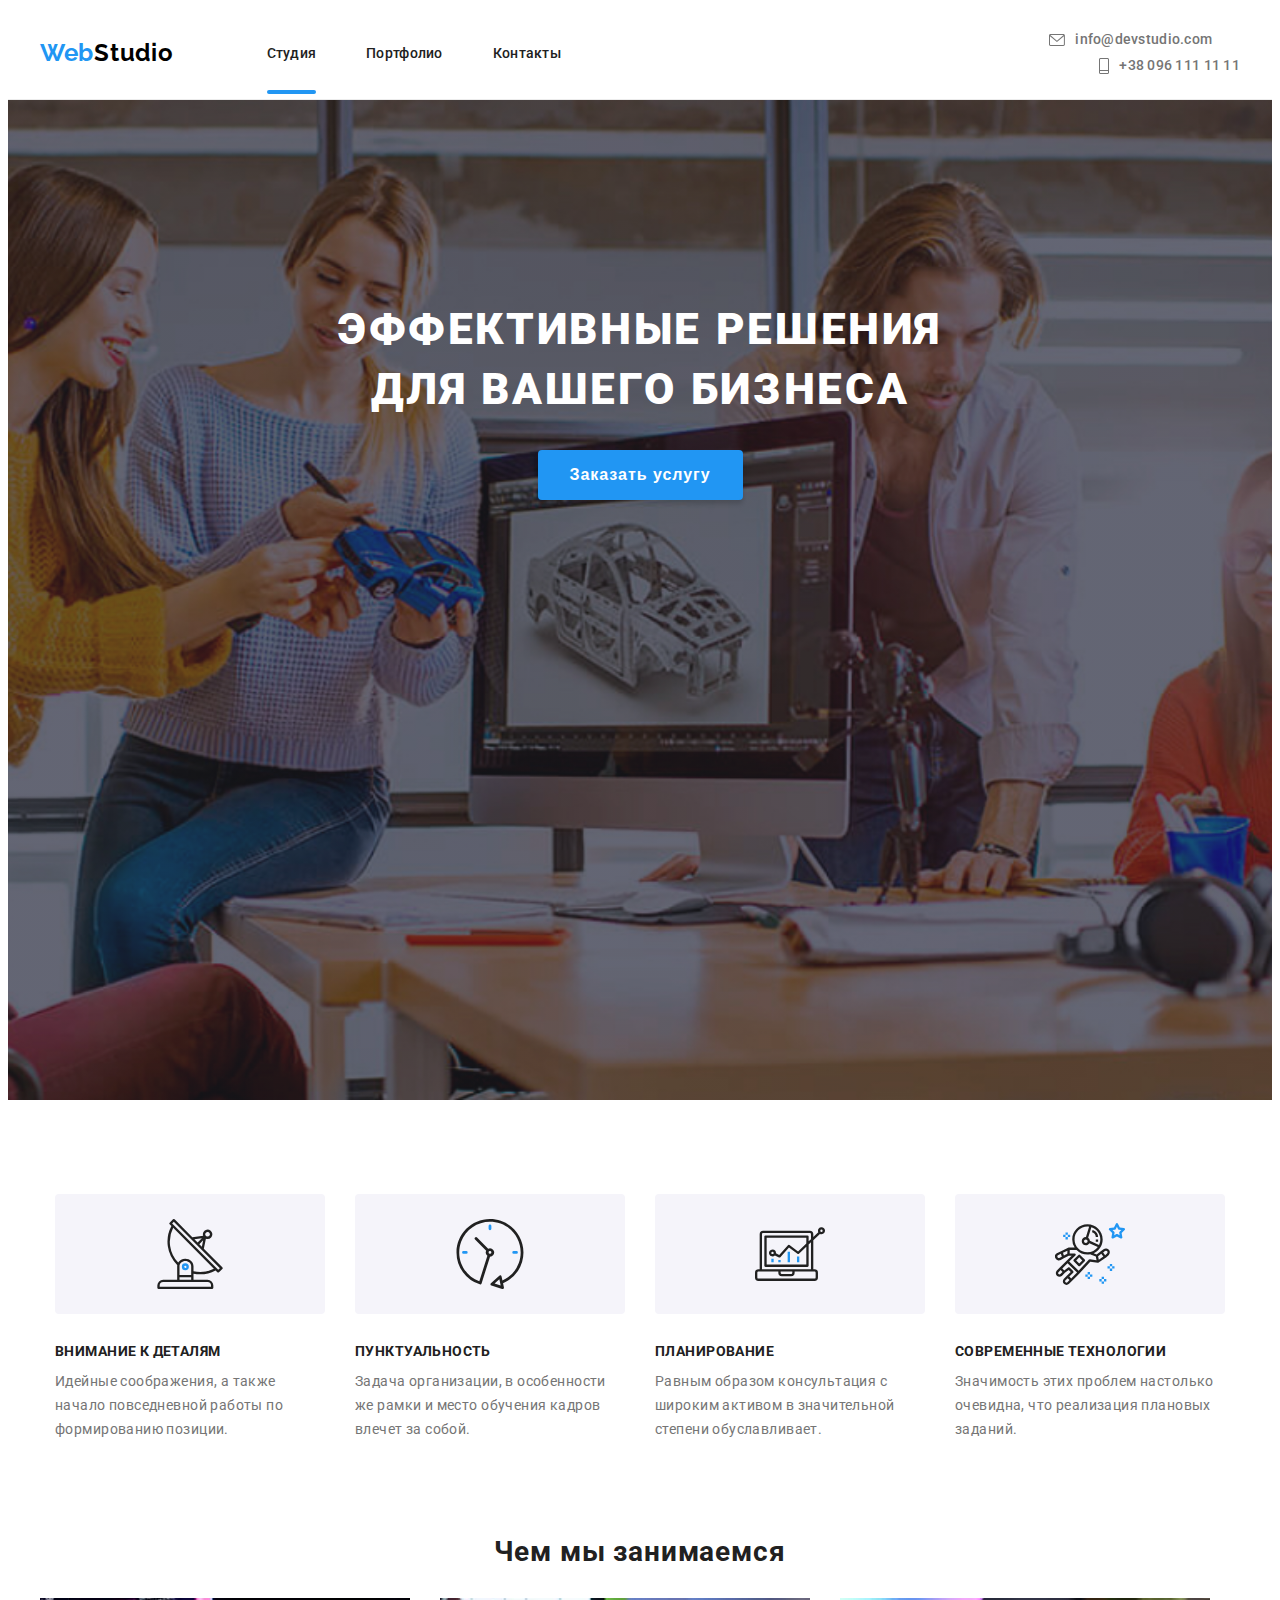
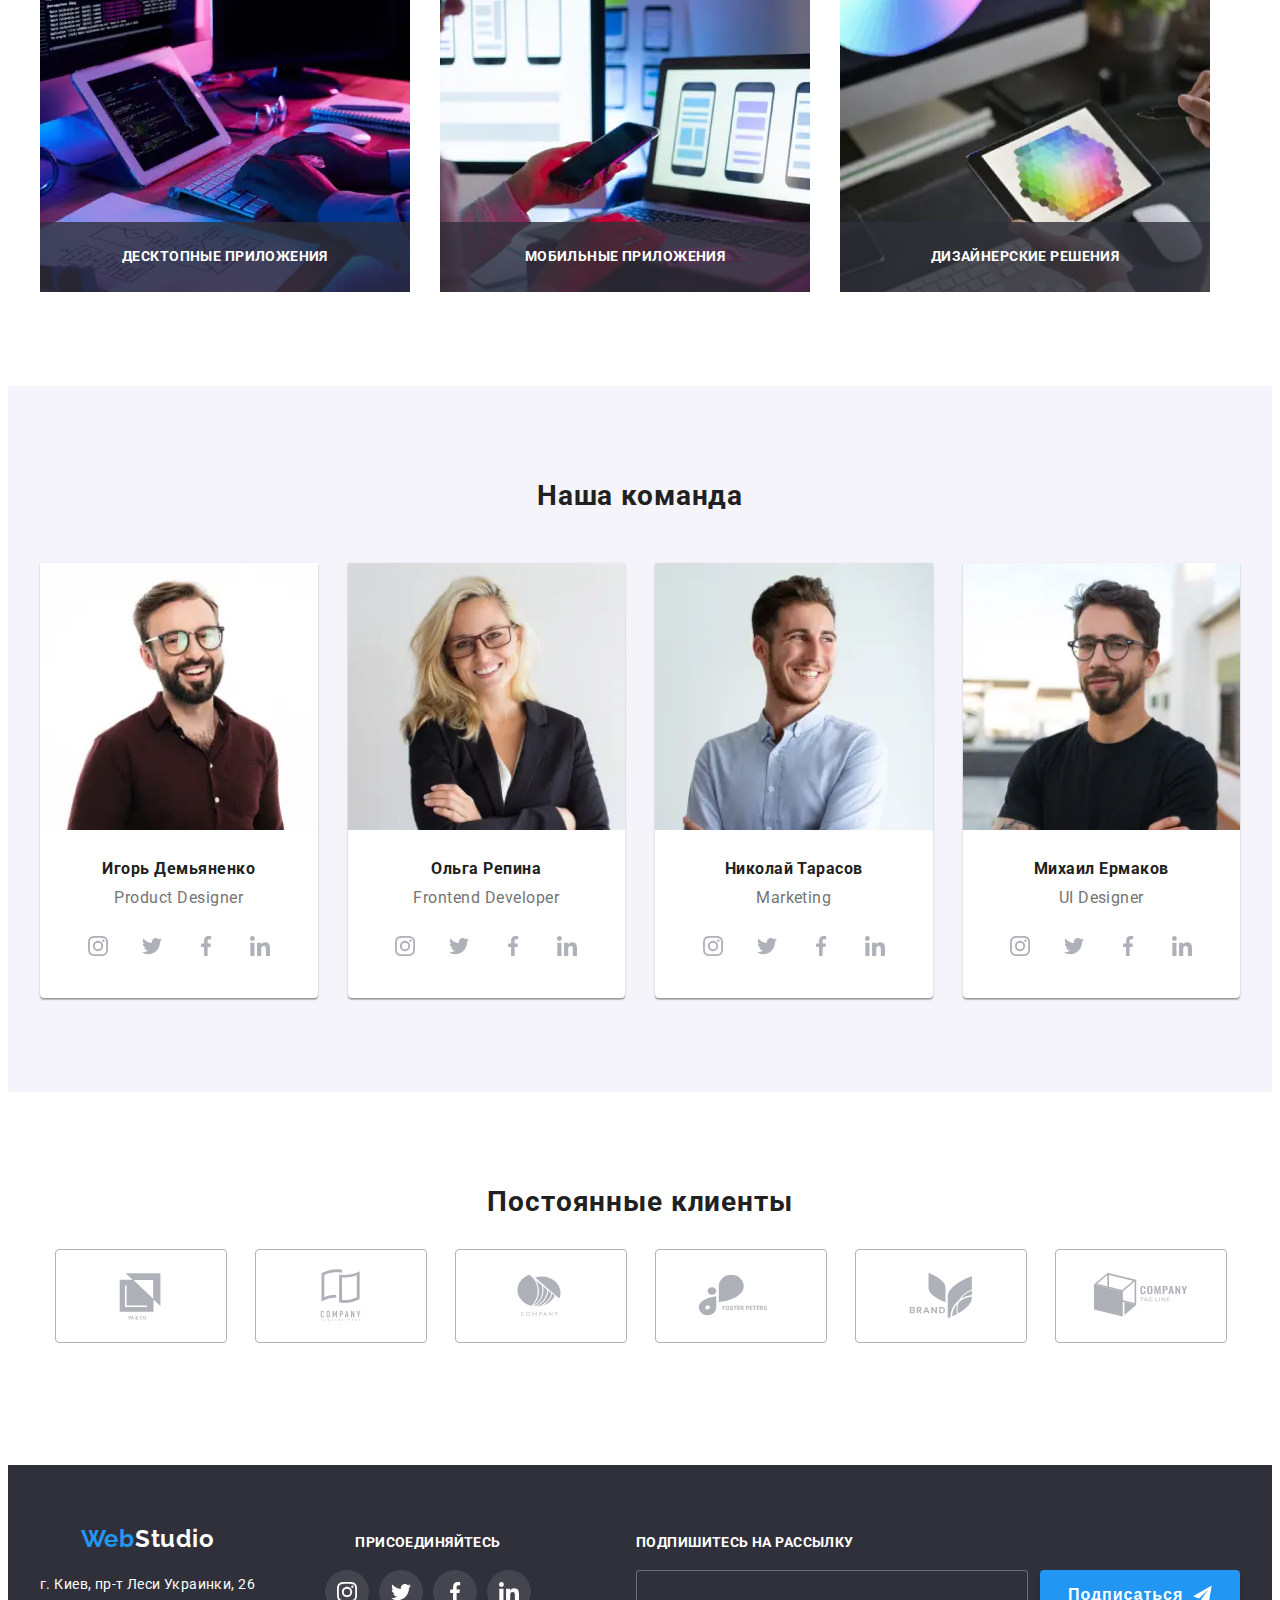
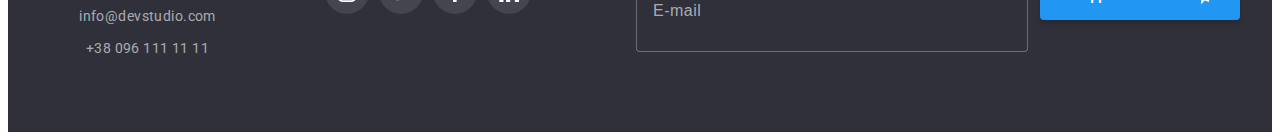
==== commit 9d918b3a: "day5" ====
--- a/index.html
+++ b/index.html
@@ -189,7 +189,17 @@
     <h2 class="section__title">Чем мы занимаемся</h2>
     <ul class="works list">
     <li class="works__item">
-        <img srcset="" src="./images/verstka.jpg" alt="верстка на ПК" width="370"/> 
+        <picture>
+            <source srcset="
+                              ./images/images-change/work/picture1-desktop.webp    1x,
+                              ./images/images-change/work/picture1-desktop@2x.webp 2x
+                            " media="(min-width: 1200px)" type="image/webp" />
+            <source srcset="
+                              ./images/images-change/work/picture1-desktop.jpg    1x,
+                              ./images/images-change/work/picture1-desktop@2x.jpg 2x
+                            " media="(min-width: 1200px)" />
+        <img srcset="" src="./images/images-change/work/picture1-desktop.jpg" alt="верстка на ПК" width="370"/> 
+        </picture>
         <div class="works__box">
             <p>Десктопные приложения</p>
         </div>
@@ -197,14 +207,34 @@
     
 
     <li class="works__item">
-        <img src="./images/design.jpg" alt="выбор дизайна страницы" width="370" />
+        <picture>
+            <source srcset="
+                                      ./images/images-change/work/picture2-desktop.webp    1x,
+                                      ./images/images-change/work/picture2-desktop@2x.webp 2x
+                                    " media="(min-width: 1200px)" type="image/webp" />
+            <source srcset="
+                                      ./images/images-change/work/picture2-desktop.jpg    1x,
+                                      ./images/images-change/work/picture2-desktop@2x.jpg 2x
+                                    " media="(min-width: 1200px)" />
+        <img src="./images/images-change/work/picture2-desktop.jpg" alt="выбор дизайна страницы" width="370" />
+        </picture>
         <div class="works__box">
             <p>Мобильные приложения</p>
         </div>
     </li>
 
     <li class="works__item">
-        <img src="./images/colors.jpg" alt="палитра цветов на планшете" width="370" />
+        <picture>
+            <source srcset="
+                                      ./images/images-change/work/picture3-desktop.webp    1x,
+                                      ./images/images-change/work/picture3-desktop@2x.webp 2x
+                                    " media="(min-width: 1200px)" type="image/webp" />
+            <source srcset="
+                                      ./images/images-change/work/picture3-desktop.jpg    1x,
+                                      ./images/images-change/work/picture3-desktop@2x.jpg 2x
+                                    " media="(min-width: 1200px)" />
+        <img src="./images/images-change/work/picture3-desktop.jpg" alt="палитра цветов на планшете" width="370" />
+        </picture>
         <div class="works__box">
             <p>Дизайнерские решения</p>
         </div>
@@ -223,7 +253,35 @@
         <ul class="team list">
 
             <li class="team__item">
+        <picture>
+            <source srcset="
+                            ./images/images-change/team/demian-desktop.webp    1x,
+                            ./images/images-change/team/demian-desktop@2x.webp 2x
+                          " media="(min-width: 1200px)" type="image/webp" />
+            <source srcset="
+                            ./images/images-change/team/demian-desktop.jpg    1x,
+                            ./images/images-change/team/demian-desktop@2x.jpg 2x
+                          " media="(min-width: 1200px)" />
+        
+            <source srcset="
+                            ./images/images-change/team/demian-tablet.webp    1x,
+                            ./images/images-change/team/demian-tablet@2x.webp 2x
+                          " media="(min-width: 768px)" type="image/webp" />
+            <source srcset="
+                            ./images/images-change/team/demian-tablet.jpg    1x,
+                            ./images/images-change/team/demian-tablet@2x.jpg 2x
+                          " media="(min-width: 768px)" />
+        
+            <source srcset="
+                            ./images/images-change/team/demian-mobile.webp    1x,
+                            ./images/images-change/team/demian-mobile@2x.webp 2x
+                          " media="(max-width: 767px)" type="image/webp" />
+            <source srcset="
+                            ./images/images-change/team/demian-mobile.jpg    1x,
+                            ./images/images-change/team/demian-mobile@2x.jpg 2x
+                          " media="(max-width: 767px)" />
                 <img class="team__img" src="./images/igor.jpg" alt="Игорь Демьяненко" width="270"/>
+        </picture>
             <div class="team__card">
                 <h3 class="team__title">Игорь Демьяненко</h3>
                 <p class="team__text">Product Designer</p>
@@ -263,12 +321,41 @@
             </li>
 
             <li class="team__item">
-                <img class="team__img" src="./images/olga.jpg" alt="Ольга Репина" width="270" />
+    <picture>
+        <source srcset="
+                                ./images/images-change/team/repina-desktop.webp    1x,
+                                ./images/images-change/team/repina-desktop@2x.webp 2x
+                              " media="(min-width: 1200px)" type="image/webp" />
+        <source srcset="
+                                ./images/images-change/team/repina-desktop.jpg    1x,
+                                ./images/images-change/team/repina-desktop@2x.jpg 2x
+                              " media="(min-width: 1200px)" />
+    
+        <source srcset="
+                                ./images/images-change/team/repina-tablet.webp    1x,
+                                ./images/images-change/team/repina-tablet@2x.webp 2x
+                              " media="(min-width: 768px)" type="image/webp" />
+        <source srcset="
+                                ./images/images-change/team/repina-tablet.jpg    1x,
+                                ./images/images-change/team/repina-tablet@2x.jpg 2x
+                              " media="(min-width: 768px)" />
+    
+        <source srcset="
+                                ./images/images-change/team/repina-mobile.webp    1x,
+                                ./images/images-change/team/repina-mobile@2x.webp 2x
+                              " media="(max-width: 767px)" type="image/webp" />
+        <source srcset="
+                                ./images/images-change/team/repina-mobile.jpg    1x,
+                                ./images/images-change/team/repina-mobile@2x.jpg 2x
+                              " media="(max-width: 767px)" />
+                <img class="team__img" src="./images/images-change/team/repina-mobile.jpg" alt="Ольга Репина" width="270" />
+    </picture>
                 <div class="team__card">
                 <h3 class="team__title">Ольга Репина</h3>
                 <p class="team__text">Frontend Developer</p>
                 <ul class="social-list list">
                     <li class="social-list__item">
+        
                         <a href="" class="social-list__link">
                             <svg class="social-list__icon" width="20" height="20">
                                 <use href="./images/icons.svg#icon-instagram"></use>
@@ -303,7 +390,35 @@
             </li>
 
             <li class="team__item">
-                <img class="team__img" src="./images/nikolai.jpg" alt="Николай Тарасов" width="270" />
+    <picture>
+        <source srcset="
+                                    ./images/images-change/team/tarasov-desktop.webp    1x,
+                                    ./images/images-change/team/tarasov-desktop@2x.webp 2x
+                                  " media="(min-width: 1200px)" type="image/webp" />
+        <source srcset="
+                                    ./images/images-change/team/tarasov-desktop.jpg    1x,
+                                    ./images/images-change/team/tarasov-desktop@2x.jpg 2x
+                                  " media="(min-width: 1200px)" />
+    
+        <source srcset="
+                                    ./images/images-change/team/tarasov-tablet.webp    1x,
+                                    ./images/images-change/team/tarasov-tablet@2x.webp 2x
+                                  " media="(min-width: 768px)" type="image/webp" />
+        <source srcset="
+                                    ./images/images-change/team/tarasov-tablet.jpg    1x,
+                                    ./images/images-change/team/tarasov-tablet@2x.jpg 2x
+                                  " media="(min-width: 768px)" />
+    
+        <source srcset="
+                                    ./images/images-change/team/tarasov-mobile.webp    1x,
+                                    ./images/images-change/team/tarasov-mobile@2x.webp 2x
+                                  " media="(max-width: 767px)" type="image/webp" />
+        <source srcset="
+                                    ./images/images-change/team/tarasov-mobile.jpg    1x,
+                                    ./images/images-change/team/tarasov-mobile@2x.jpg 2x
+                                  " media="(max-width: 767px)" />
+                <img class="team__img" src="./images/images-change/team/tarasov-mobile.jpg" alt="Николай Тарасов" width="270" />
+    </picture>
                 <div class="team__card">
                 <h3 class="team__title">Николай Тарасов</h3>
                 <p class="team__text">Marketing</p>
@@ -343,7 +458,35 @@
             </li>
 
             <li class="team__item">
-                <img class="team__img" src="./images/mihail.jpg" alt="Михаил Ермаков" width="270" />
+    <picture>
+        <source srcset="
+                                    ./images/images-change/team/ermakov-desktop.webp    1x,
+                                    ./images/images-change/team/ermakov-desktop@2x.webp 2x
+                                  " media="(min-width: 1200px)" type="image/webp" />
+        <source srcset="
+                                    ./images/images-change/team/ermakov-desktop.jpg    1x,
+                                    ./images/images-change/team/ermakov-desktop@2x.jpg 2x
+                                  " media="(min-width: 1200px)" />
+    
+        <source srcset="
+                                    ./images/images-change/team/ermakov-tablet.webp    1x,
+                                    ./images/images-change/team/ermakov-tablet@2x.webp 2x
+                                  " media="(min-width: 768px)" type="image/webp" />
+        <source srcset="
+                                    ./images/images-change/team/ermakov-tablet.jpg    1x,
+                                    ./images/images-change/team/ermakov-tablet@2x.jpg 2x
+                                  " media="(min-width: 768px)" />
+    
+        <source srcset="
+                                    ./images/images-change/team/ermakov-mobile.webp    1x,
+                                    ./images/images-change/team/ermakov-mobile@2x.webp 2x
+                                  " media="(max-width: 767px)" type="image/webp" />
+        <source srcset="
+                                    ./images/images-change/team/ermakov-mobile.jpg    1x,
+                                    ./images/images-change/team/ermakov-mobile@2x.jpg 2x
+                                  " media="(max-width: 767px)" />
+                <img class="team__img" src="./images/images-change/team/ermakov-mobile.jpg" alt="Михаил Ермаков" width="270" />
+    </picture>
                 <div class="team__card">
                 <h3 class="team__title">Михаил Ермаков</h3>
                 <p class="team__text">UI Designer</p>
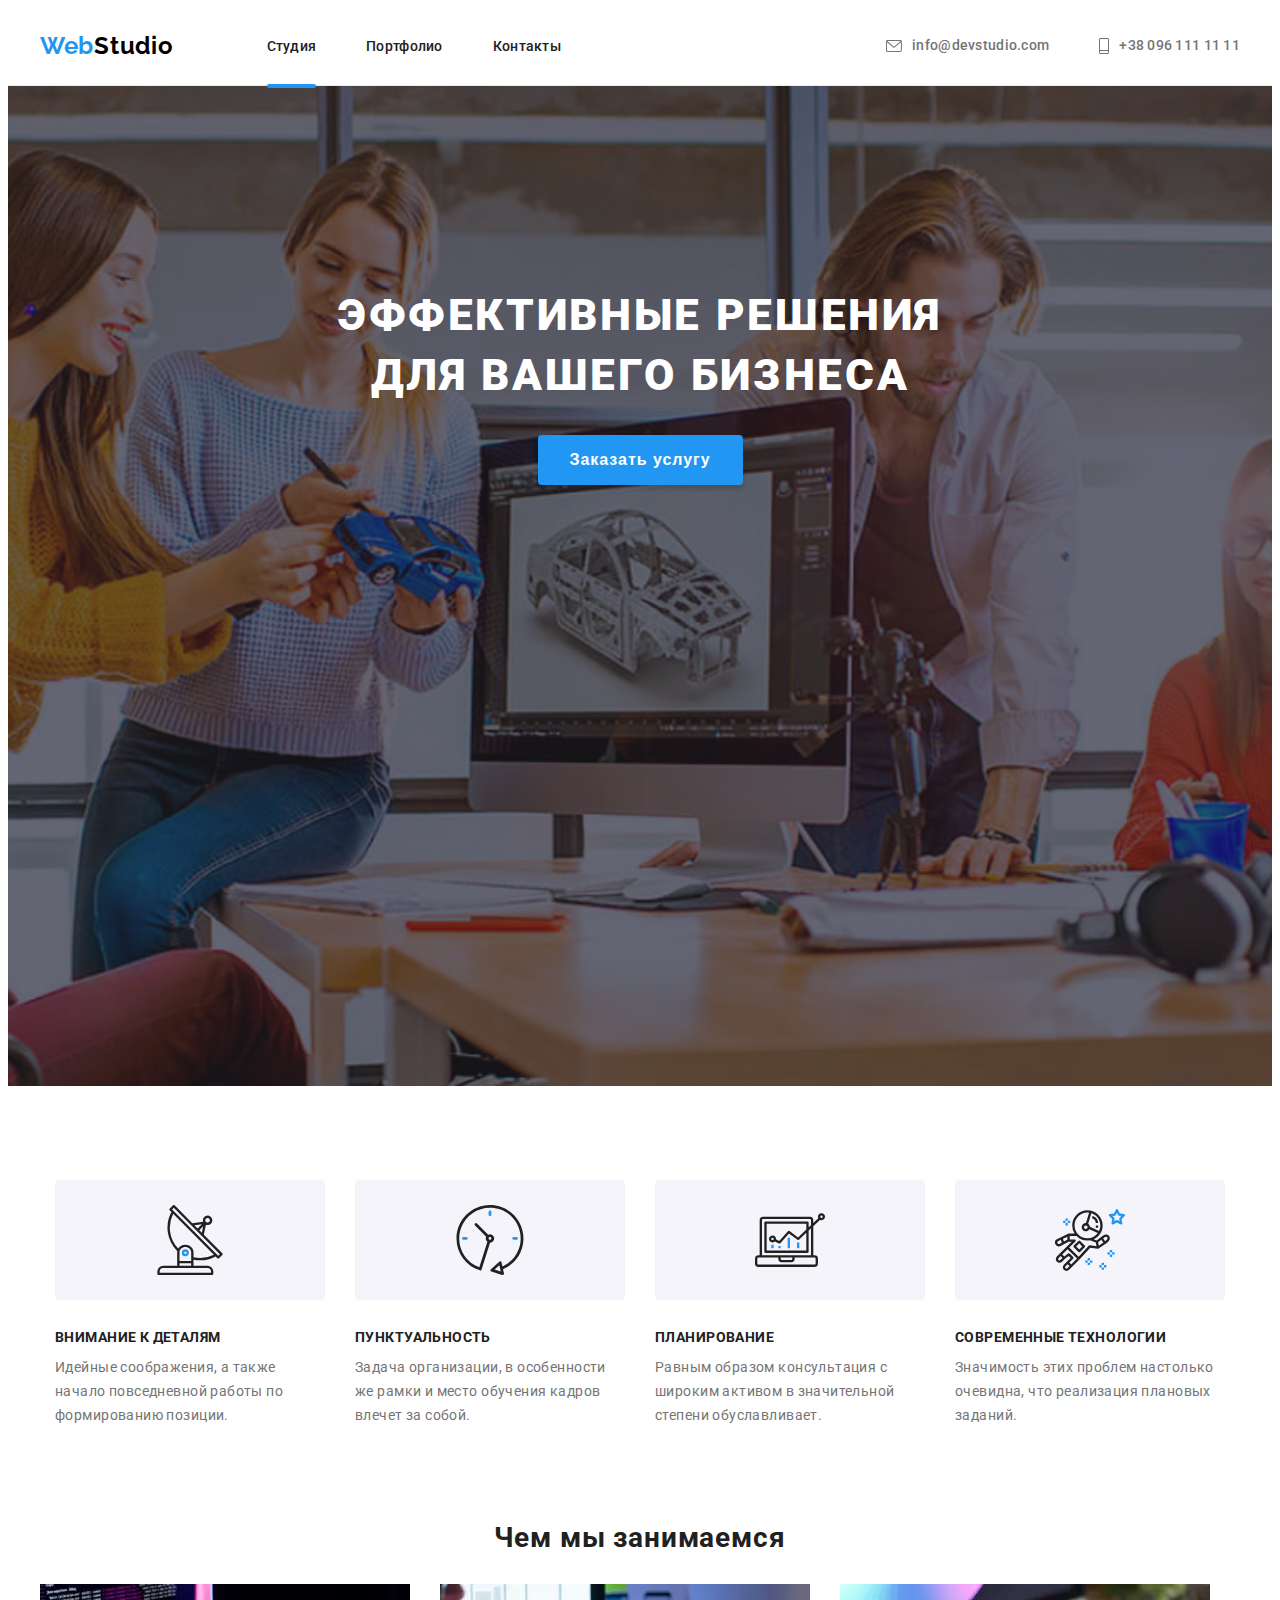
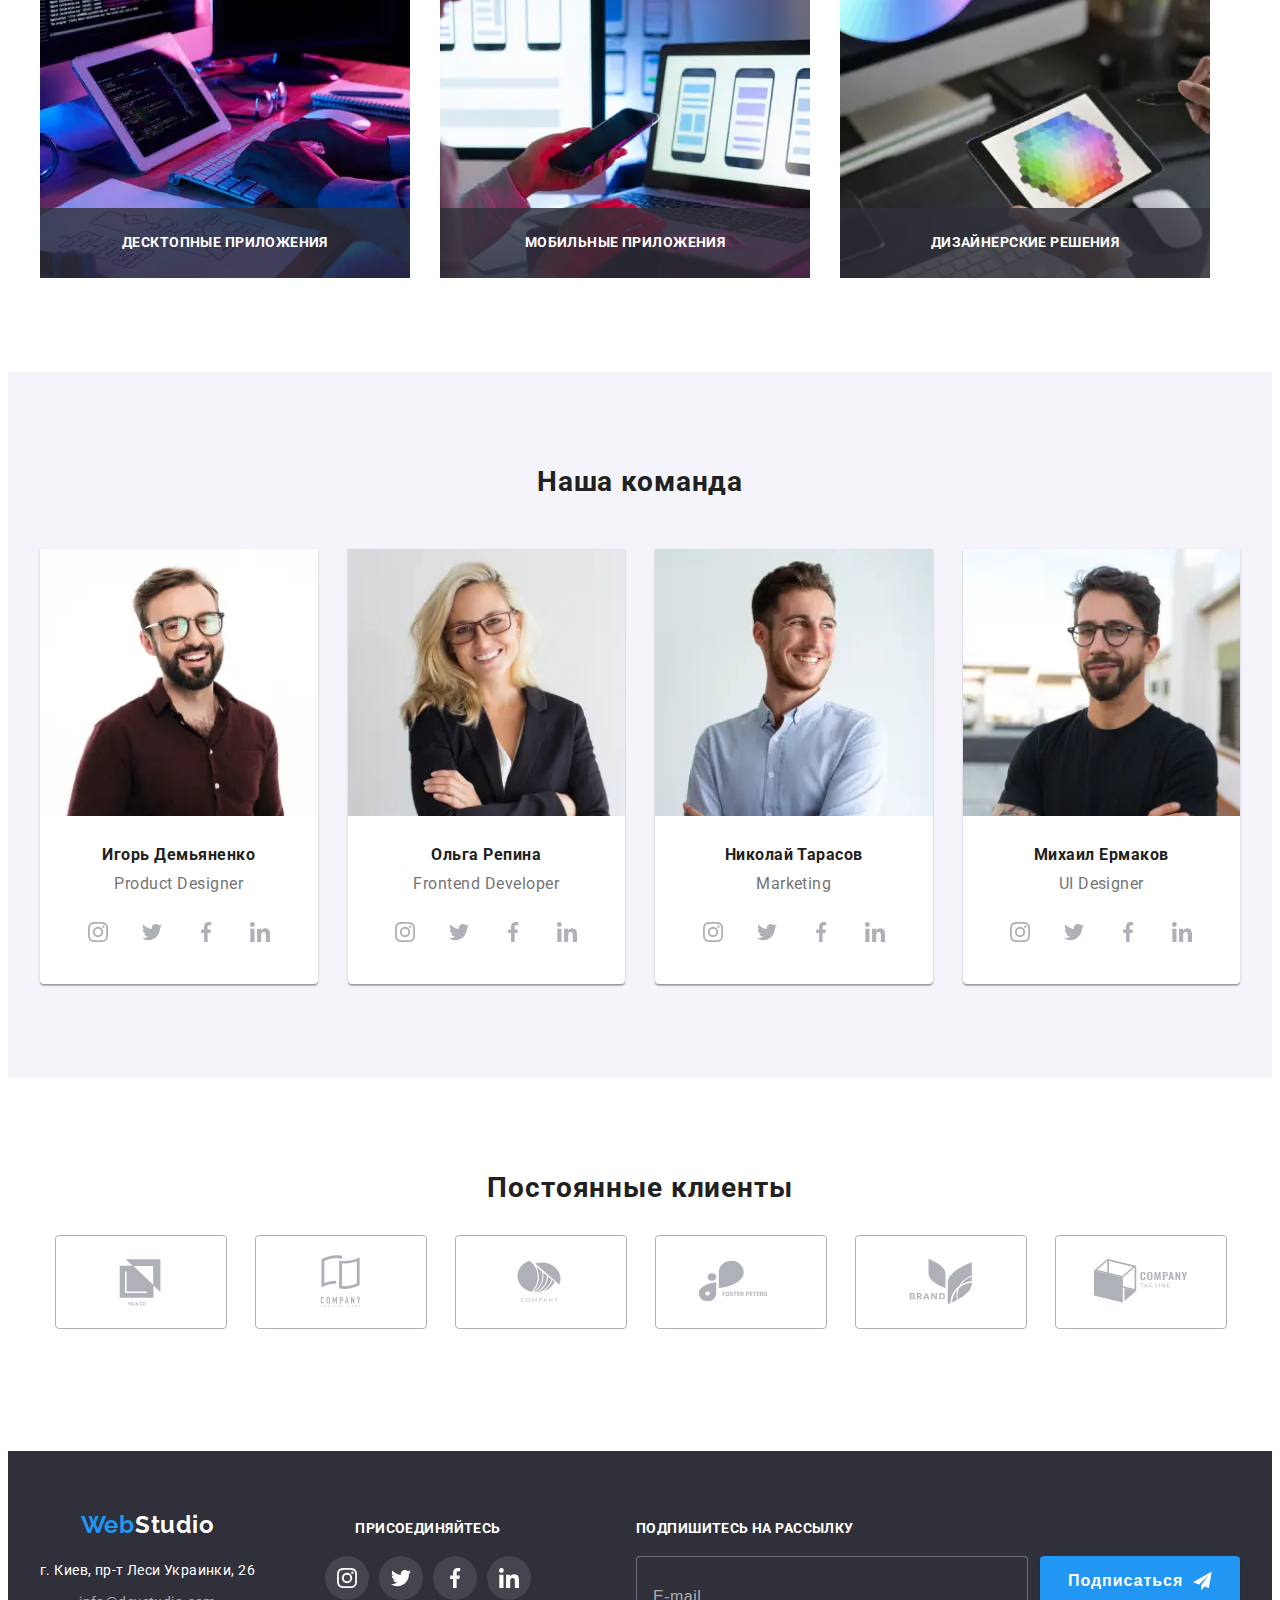
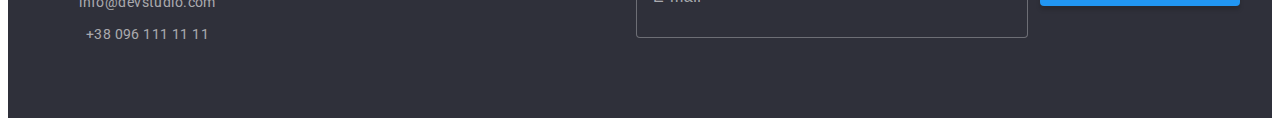
==== commit c0775a12: "summary5" ====
--- a/index.html
+++ b/index.html
@@ -66,9 +66,10 @@
             </svg>
         </button>
         
+        <div class="mobile-menu__wraper">
         
         <ul class="list mobile-menu__item">
-            <li class="mobile-menu__title"><a class="mobile-menu__link link " href="./index.html">Студия</a></li>
+            <li class="mobile-menu__title"><a class="mobile-menu__link mobile-menu__link-current link " href="./index.html">Студия</a></li>
             <li class="mobile-menu__title"><a class="mobile-menu__link link" href="./portfolio.html">Портфолио</a></li>
             <li class="mobile-menu__title"><a class="mobile-menu__link link" href="">Контакты</a></li>
         </ul>
@@ -109,7 +110,7 @@
             </li>
         </ul>
         
-        
+        </div>
         
         </div>
    
--- a/css/main.min.css
+++ b/css/main.min.css
@@ -1,2 +1,2 @@
-:root{--accent-color: #2196F3;--accent-color-black: #212121;--accent-color-gray: #757575;--accent-color-white: #FFFFFF}.visually-hidden{position:absolute;width:1px;height:1px;margin:-1px;border:0;padding:0;white-space:nowrap;clip-path:inset(100%);clip:rect(0 0 0 0);overflow:hidden}.menu__link_status-current::after{content:"";position:absolute;width:100%;height:4px;background:var(--accent-color);border-radius:2px;display:block;left:0;top:45px}.benefits-list__box,.works__box,.social-list__link,.footer-link__link,.clients__link{display:flex;justify-content:center;align-items:center}h1,h2,h3,h4,h5,h6,p{margin-top:0;margin-bottom:0}ul,ol{margin-top:0;margin-bottom:0;padding-left:0}img{display:block}.list{list-style:none}.link{text-decoration:none}body{font-family:'Roboto', sans-serif;font-weight:500}.container{width:100%;padding-left:15px;padding-right:15px}@media screen and (min-width: 480px){.container{width:480px;margin:0 auto}}@media screen and (min-width: 768px){.container{width:768px}}@media screen and (min-width: 1200px){.container{width:1200px}}.section{padding:94px 0}@media screen and (max-width: 1199px){.section{padding:60px 0}}.adres-font-style{margin-top:20px;font-style:normal}.adres__item{margin-bottom:8px}.adres__item:last-child{margin-bottom:0}.adres__nav-link{font-weight:400;font-size:14px;line-height:1.71;letter-spacing:0.03em;color:var(--accent-color-white);transition-property:color;transition-duration:250ms;transition-timing-function:cubic-bezier(0.4, 0, 0.2, 1)}.adres__nav-link:hover,.adres__nav-link:focus{color:var(--accent-color)}.adres__mail-link{font-weight:400;font-size:14px;line-height:1.71;letter-spacing:0.03em;color:rgba(255,255,255,0.6);transition-property:color;transition-duration:250ms;transition-timing-function:cubic-bezier(0.4, 0, 0.2, 1)}.adres__mail-link:hover,.adres__mail-link:focus{color:var(--accent-color)}.adres__tel-link{font-weight:400;font-size:14px;line-height:1.71;letter-spacing:0.03em;color:rgba(255,255,255,0.6);transition-property:color;transition-duration:250ms;transition-timing-function:cubic-bezier(0.4, 0, 0.2, 1)}.adres__tel-link:hover,.adres__tel-link:focus{color:var(--accent-color)}@media screen and (min-width: 768px){.adres{display:block}}@media screen and (min-width: 1199px){.adres__item{margin-bottom:8px}.adres__nav-link{margin-bottom:9px}}.backdrop{position:fixed;top:0;left:0;width:100%;height:100%;background:rgba(0,0,0,0.2);transition:opacity 250ms cubic-bezier(0.4, 0, 0.2, 1),visibility 250ms cubic-bezier(0.4, 0, 0.2, 1)}.backdrop.is-hidden{opacity:0;visibility:hidden;pointer-events:none}@media screen and (max-width: 450px){.modal{width:450px;height:609px}}.modal{position:absolute;top:50%;left:50%;transform:translate(-50%, -50%) scale(1);width:528px;background:var(--accent-color-white);box-shadow:0px 1px 3px rgba(0,0,0,0.12),0px 1px 1px rgba(0,0,0,0.14),0px 2px 1px rgba(0,0,0,0.2);border-radius:4px;padding:40px}.modal__close-button{position:absolute;top:8px;right:8px;display:flex;align-items:center;justify-content:center;width:30px;height:30px;padding:0;border-radius:50%;border:1px solid rgba(0,0,0,0.1);background-color:transparent;cursor:pointer;transition:fill 250ms cubic-bezier(0.4, 0, 0.2, 1)}.modal__close-button:hover,.modal__close-button:focus{fill:var(--accent-color)}@media screen and (max-width: 767px){.mobile-menu{position:fixed;top:0;left:0;width:100%;height:100%;background-color:azure;opacity:0;visibility:hidden;pointer-events:none;z-index:1;overflow-y:scroll;transition:opacity 250ms cubic-bezier(0.4, 0, 0.2, 1),visibility 250ms cubic-bezier(0.4, 0, 0.2, 1)}.mobile-menu.is-open{opacity:1;visibility:visible;pointer-events:auto}.mobile-menu__container{position:relative;padding-top:48px;padding-bottom:48px;padding-left:40px}.mobile-menu__close-btn{position:absolute;top:21px;right:15px;border:none;background-color:transparent;padding:0;line-height:0}.mobile-menu__item{display:flex;flex-direction:column;align-items:flex-start;margin-bottom:302px}.mobile-menu__title:not(:last-child){margin-bottom:32px}.mobile-menu__link{font-family:'Roboto';font-style:normal;font-weight:500;font-size:40px;line-height:47px;text-align:center;letter-spacing:0.02em;color:var(--accent-color-black)}.mobile-menu__link:hover,.mobile-menu__link:focus{color:var(--accent-color)}.mobile-menu__contact{display:flex;flex-direction:column;align-items:flex-start}.mobile-menu__contact-item{margin-bottom:32px}.mobile-menu__contact-tel{font-family:'Roboto';font-style:normal;font-weight:500;font-size:34px;line-height:40px;letter-spacing:0.02em;color:#2196F3}.mobile-menu__contact-tel:hover,.mobile-menu__contact-tel:focus{color:var(--accent-color)}.mobile-menu__contact-link{font-family:'Roboto';font-style:normal;font-weight:500;font-size:24px;line-height:28px;letter-spacing:0.02em;color:#757575}.mobile-menu__contact-link:hover,.mobile-menu__contact-link:focus{color:var(--accent-color)}.mobile-menu__social{display:flex;position:relative}.mobile-menu__link-color{font-weight:500;font-size:18px;line-height:22px;letter-spacing:0.02em;color:var(--accent-color)}.mobile-menu__social-item:not(:last-child){margin-right:20px}.mobile-menu__social-link1::after{content:'';position:absolute;top:10px;width:22px;height:2px;border:1px solid rgba(33,33,33,0.2);transform:rotate(90deg)}.mobile-menu__social-link2::after{content:'';position:absolute;top:10px;width:22px;height:2px;border:1px solid rgba(33,33,33,0.2);transform:rotate(90deg)}.mobile-menu__social-link3::after{content:'';position:absolute;top:10px;width:22px;height:2px;border:1px solid rgba(33,33,33,0.2);transform:rotate(90deg)}}@media screen and (min-width: 768px){.mobile-menu{display:none}}.page-header{padding-top:10px;padding-bottom:10px;border-bottom:1px solid #ececec}.logo{font-family:'Raleway', sans-serif;font-weight:700;font-size:24px;line-height:1.16;letter-spacing:0.03em;color:#000}.logo__web{color:var(--accent-color)}.page-header__container{display:flex;align-items:center;justify-content:space-between}@media screen and (max-width: 767px){.menu{display:none}.contact-list{display:none}.mobile-menu-open-btn{border:none;background-color:transparent;padding:0;height:40px}}@media screen and (min-width: 768px){.mobile-menu-open-btn{display:none}.page-header__container{display:flex;align-items:center}.page-header{padding-top:26px;padding-bottom:26px;background:var(--accent-color-white);border-bottom:1px solid #ECECEC}.navigation{display:flex;align-items:center}.menu{display:flex;margin-left:88px}.menu__item .current{color:var(--accent-color)}.menu__item:not(:last-child){margin-right:50px}.menu__link{position:relative;font-size:14px;line-height:1.14;letter-spacing:0.02em;color:var(--accent-color-black);transition-property:color;transition-duration:250ms;transition-timing-function:cubic-bezier(0.4, 0, 0.2, 1)}.menu__link:hover,.menu__link:focus{color:var(--accent-color)}.contact-list__page-header{display:block}.contact-list__item:not(:last-child){margin-bottom:10px}.contact-list__link{display:flex;align-items:center;font-size:14px;line-height:1.14;letter-spacing:0.02em;margin-left:auto;color:var(--accent-color-gray);transition-property:color;transition-duration:250ms;transition-timing-function:cubic-bezier(0.4, 0, 0.2, 1)}.contact-list__link:hover,.contact-list__link:focus{color:var(--accent-color);fill:#2196f3}.contact-list__icon{margin-right:10px;fill:#757575;transition-property:fill;transition-duration:250ms;transition-timing-function:cubic-bezier(0.4, 0, 0.2, 1)}.phone-number:hover .contact-list__icon,.phone-number:focus .contact-list__icon{color:var(--accent-color);fill:#2196f3}.contact-list__link:hover .contact-list__icon,.contact-list__link:focus .contact-list__icon{color:var(--accent-color);fill:#2196f3}}@media screen and (max-width: 1199px){.contact-list__page-header{flex-direction:column;align-items:baseline}}@media screen and (min-width: 1200px){.page-header{padding-top:24px;padding-bottom:25px;background:var(--accent-color-white);border-bottom:1px solid #ECECEC}.menu{margin-left:93px}.menu__item .current{color:var(--accent-color)}.menu__item:not(:last-child){margin-right:50px}.contact-list .contact-list__item+.contact-list__item{margin-left:50px}.contact-list__link{display:flex;align-items:center;font-size:14px;line-height:1.14;letter-spacing:0.02em;margin-left:auto;color:var(--accent-color-gray);transition-property:color;transition-duration:250ms;transition-timing-function:cubic-bezier(0.4, 0, 0.2, 1)}.contact-list__link:hover,.contact-list__link:focus{color:var(--accent-color);fill:#2196f3}.contact-list__icon{margin-right:10px;fill:#757575;transition-property:fill;transition-duration:250ms;transition-timing-function:cubic-bezier(0.4, 0, 0.2, 1)}.phone-number:hover .contact-list__icon,.phone-number:focus .contact-list__icon{color:var(--accent-color);fill:#2196f3}.contact-list__link:hover .contact-list__icon,.contact-list__link:focus .contact-list__icon{color:var(--accent-color);fill:#2196f3}}.hero{text-transform:uppercase;background-color:#c4c4c4;text-align:center;padding-top:118px;padding-bottom:188px;margin-left:auto;margin-right:auto;background-image:linear-gradient(to right, rgba(47,48,58,0.4), rgba(47,48,58,0.4)),url(../../images/images-change/hero/img-hero-mobile.jpg);background-size:cover;background-position:center;background-repeat:no-repeat;max-width:1600px;height:400px}@media (min-device-pixel-ratio: 2), (min-resolution: 192dpi), (min-resolution: 2dppx){.hero{background-image:linear-gradient(rgba(47,48,58,0.4), rgba(47,48,58,0.4)),url(../../images/images-change/hero/img-hero-mobile@2x.jpg)}}.hero__title{font-weight:900;font-size:26px;line-height:1.61;letter-spacing:0.06em;text-transform:uppercase;color:var(--accent-color-white);margin-left:auto;margin-right:auto;margin-bottom:30px;width:100%}@media screen and (min-width: 768px){.hero{background-image:linear-gradient(rgba(47,48,58,0.4), rgba(47,48,58,0.4)),url(../../images/images-change/hero/img-hero-tablet.jpg)}}@media screen and (min-width: 768px) and (min-device-pixel-ratio: 2), screen and (min-width: 768px) and (min-resolution: 192dpi), screen and (min-width: 768px) and (min-resolution: 2dppx){.hero{background-image:linear-gradient(rgba(47,48,58,0.4), rgba(47,48,58,0.4)),url(../../images/images-change/hero/img-hero-tablet@2x.jpg)}}@media screen and (min-width: 768px){.hero__title{width:360px}}@media screen and (min-width: 1200px){.hero{padding-top:200px;padding-bottom:200px;height:600px;background-image:linear-gradient(rgba(47,48,58,0.4), rgba(47,48,58,0.4)),url(../../images/images-change/hero/img-hero-desktop.jpg)}}@media screen and (min-width: 1200px) and (min-device-pixel-ratio: 2), screen and (min-width: 1200px) and (min-resolution: 192dpi), screen and (min-width: 1200px) and (min-resolution: 2dppx){.hero{background-image:linear-gradient(rgba(47,48,58,0.4), rgba(47,48,58,0.4)),url(../../images/images-change/hero/img-hero-desktop@2x.jpg)}}@media screen and (min-width: 1200px){.hero__title{width:696px;font-size:44px;line-height:1.36}}.hero__btn{min-width:136px;padding-left:32px;padding-top:10px;padding-right:32px;padding-bottom:10px;border-radius:4px;border:transparent;font-weight:700;font-size:16px;line-height:1.875;letter-spacing:0.06em;cursor:pointer;color:var(--accent-color-white);background-color:var(--accent-color);box-shadow:0px 4px 4px rgba(0,0,0,0.15);transition-property:background-color;transition-duration:250ms;transition-timing-function:cubic-bezier(0.4, 0, 0.2, 1);transition-property:color;transition-duration:250ms;transition-timing-function:cubic-bezier(0.4, 0, 0.2, 1)}.hero__btn:hover,.hero__btn:focus{background-color:var(--accent-color);color:var(--accent-color-white)}.benefits-list{display:block;justify-content:center}.benefits-list__title{font-weight:700;font-size:14px;line-height:1.14;letter-spacing:0.03em;text-transform:uppercase;color:var(--accent-color-black);margin-bottom:10px}.benefits-list__text{font-weight:400;font-size:14px;line-height:1.71;letter-spacing:0.03em;color:var(--accent-color-gray)}.benefits-list__box{height:120px;border:0;margin-bottom:30px;background:#F5F4FA;border-radius:4px}.benefits-list__icon{width:70px;height:70px}@media screen and (max-width: 767px){.benefits-list__title{text-align:center}.benefits-list__item{width:450px;margin-bottom:30px}.benefits-list__item:nth-child(4n){margin-bottom:0}}@media screen and (min-width: 768px){.benefits-list__title{text-align:left}.benefits-list{display:flex;flex-wrap:wrap}.benefits-list__item{width:354px}.benefits-list__item:nth-child(odd){margin-right:30px}.benefits-list__item:nth-last-child(-n+2){margin-bottom:0}}@media screen and (min-width: 768px) and (min-width: 1200px){.benefits-list{display:flex}.benefits-list__item{width:270px}.benefits-list__item{width:270px;margin-right:30px;flex-wrap:wrap}.benefits-list__item:nth-child(4n){margin-right:0}.benefits-list__item:nth-last-child(-n+4){margin-bottom:0}}@media (max-width: 1199px){.section__no-padding-top{display:none}}.section__no-padding-top{padding-top:0}.section__title{margin-bottom:50px;font-weight:700;font-size:36px;line-height:1.66;text-align:center;letter-spacing:0.03em;color:var(--accent-color-black)}.works{display:flex}.works__item{margin-right:30px;position:relative}.works__item:nth-child(3n){margin-right:0}.works__box{position:absolute;width:370px;height:70px;font-family:'Roboto';font-style:normal;font-weight:700;font-size:14px;line-height:1.14;text-align:center;letter-spacing:0.03em;text-transform:uppercase;bottom:0px;left:0px;background:rgba(47,48,58,0.8);color:var(--accent-color-white)}.section__other-background{background:#F5F4FA}.section__title-team{font-weight:700;font-size:28px;line-height:1.17;text-align:center;letter-spacing:0.03em;color:var(--accent-color-black)}.team__img{width:100%}.team__card{padding-top:30px;padding-bottom:24px}.team__item{background:var(--accent-color-white);margin-bottom:30px;box-shadow:0px 1px 3px rgba(0,0,0,0.12),0px 1px 1px rgba(0,0,0,0.14),0px 2px 1px rgba(0,0,0,0.2);border-radius:0px 0px 4px 4px}.team__item:last-child{margin-bottom:0}.team__title{font-size:16px;line-height:1.18;letter-spacing:0.03em;color:var(--accent-color-black)}.team__text{font-weight:400;font-size:16px;line-height:1.18;letter-spacing:0.03em;color:var(--accent-color-gray);margin-top:10px;margin-bottom:16px}.social-list{display:flex;justify-content:center}.social-list__item:not(:last-child){margin-right:10px}.social-list__link{width:44px;height:44px;border-radius:50%;background-color:var(--accent-color-white);transition-property:background-color, fill;transition-duration:250ms;transition-timing-function:cubic-bezier(0.4, 0, 0.2, 1)}.social-list__link:hover,.social-list__link:focus{background-color:var(--accent-color);fill:#fff}.social-list__icon{fill:#afb1b8;transition-property:fill;transition-duration:250ms;transition-timing-function:cubic-bezier(0.4, 0, 0.2, 1)}.social-list__link:hover .social-list__icon,.social-list__link:focus .social-list__icon{fill:#fff}@media screen and (max-width: 767px){.team__img{width:100%}.team{display:inline-block;margin-top:30px;text-align:center}}@media screen and (min-width: 768px){.team{display:flex;flex-wrap:wrap;margin-top:30px}.team__card{text-align:center}.team__item{width:354px}.team__item:nth-child(odd){margin-right:30px}.team__item:nth-last-child(-n+2){margin-bottom:0}}@media screen and (min-width: 768px) and (min-width: 1200px){.team{display:flex;margin-top:50px;text-align:center;flex-wrap:nowrap}.team__card{padding-bottom:30px}.team__item{margin-right:30px}.team__item:nth-child(4n){margin-right:0}.team__item:nth-last-child(-n+4){margin-bottom:0}}.web-footer{color:var(--accent-color)}.studio{color:var(--accent-color-white)}.footer{background-color:#2F303A;padding:60px 0}.container-flex{display:flex}.container__footer-adres{text-align:center}.label__area{padding:15px 16px;margin-bottom:20px;width:450px;height:50px;border:1px solid rgba(255,255,255,0.3);border-radius:4px;background:#2F303A;font-style:normal;font-weight:400;font-size:16px;line-height:20px;letter-spacing:0.03em;color:var(--accent-color-white)}.label__area::placeholder{color:rgba(255,255,255,0.6)}.label__text{font-style:normal;font-weight:700;font-size:14px;line-height:16px;letter-spacing:0.03em;text-transform:uppercase;color:var(--accent-color-white);margin-bottom:20px}.footer-text{margin-bottom:20px;text-align:center;font-style:normal;font-weight:700;font-size:14px;line-height:16px;letter-spacing:0.03em;text-transform:uppercase;color:var(--accent-color-white)}.label__btn{display:flex;justify-content:center;align-items:center;margin-left:12px;width:200px;height:50px;background:var(--accent-color);box-shadow:0px 4px 4px rgba(0,0,0,0.15);border-radius:4px;cursor:pointer;border-color:transparent;font-style:normal;font-weight:700;font-size:16px;line-height:30px;letter-spacing:0.06em;padding-left:26px;padding-top:10px;padding-right:26px;padding-bottom:10px;color:var(--accent-color-white)}.label__icon{display:inline;margin-left:10px}.footer-link__item:not(:last-child){margin-right:10px}.footer-link__socials{display:flex;flex-direction:column;margin-left:70px}.footer-link__list{display:flex;justify-content:center}.footer-link__link{width:44px;height:44px;border-radius:50%;background:rgba(255,255,255,0.1);fill:#fff;transition-property:background-color;transition-duration:250ms;transition-timing-function:cubic-bezier(0.4, 0, 0.2, 1)}.footer-link__link:hover,.footer-link__link:focus{background-color:var(--accent-color)}@media screen and (max-width: 767px){.footer-link__socials{margin-top:60px;margin-left:auto;margin-right:auto}}@media screen and (min-width: 768px){.wrapper-flex{display:flex;justify-content:space-around;align-items:baseline}.label__area{display:block;margin-right:auto;margin-left:auto;width:450px}}@media screen and (max-width: 1199px){.wrapper-flex{margin-bottom:60px}.label__text{text-align:center}.container-flex{display:flex;flex-direction:column}.label__btn{display:flex;align-items:center;margin:0 auto}}@media screen and (min-width: 1200px){.container-flex{display:flex;align-items:baseline}.footer-container{display:flex;flex-direction:column;margin-left:auto}.label__form{display:flex}.label__area{padding-left:16px;padding-top:15px;padding-right:auto;padding-bottom:15px;width:358px}}.footer-link__item{display:inline-block}.section__title{margin-bottom:30px;font-style:normal;font-weight:700;font-size:28px;line-height:1.17;text-align:center;letter-spacing:0.03em;color:var(--accent-color-black)}.clients{display:flex;flex-wrap:wrap;justify-content:center}.clients__item{width:210px;height:92px}.clients__item:nth-child(odd){margin-right:30px}.clients__item:not(:nth-last-child(-n+2)){margin-bottom:30px}.clients__item .clients__item{width:calc((100% - 30px)/2)}.clients__icon{width:106px;height:60px}.clients__link{width:100%;height:100%;border:1px solid #AFB1B8;border-radius:4px;fill:#afb1b8;transition:fill 250ms cubic-bezier(0.4, 0, 0.2, 1),border 250ms cubic-bezier(0.4, 0, 0.2, 1)}.clients__link:hover,.clients__link:focus{border:1px solid #2196F3;fill:#2196f3}@media screen and (min-width: 768px) and (max-width: 1199px){.clients__item{width:calc((100% - 60px) / 3)}.clients__item:nth-child(odd){margin-right:0}.clients__item:not(:nth-last-child(-n+2)){margin-bottom:0}.clients__item:not(:nth-child(3n)){margin-right:30px}.clients__item:not(:nth-last-child(-n+3)){margin-bottom:30px}}@media screen and (min-width: 1200px){.clients__item{margin-right:30px;width:170px;height:92px}.clients__item:last-child{margin-right:0}}.buttons{font-size:16px;line-height:1.62;text-align:center;letter-spacing:0.03em}.button-list{display:flex;flex-wrap:wrap;margin-bottom:40px;row-gap:15px}.button-list__button-item{display:flex;justify-content:center;margin-right:8px}.button-list__button-item:last-child{margin-right:0}.button-list__button-portfolio{background-color:#F5F4FA;color:var(--accent-color-black);padding-left:22px;padding-top:6px;padding-right:22px;padding-bottom:6px;border-radius:4px;min-width:101px;border:transparent;font-style:normal;font-weight:500;font-size:16px;line-height:1.625;letter-spacing:0.03em;transition-property:background-color, color, box-shadow;transition-duration:250ms;transition-timing-function:cubic-bezier(0.4, 0, 0.2, 1)}.button-list__button-portfolio:hover,.button-list__button-portfolio:focus{color:var(--accent-color-white);background-color:var(--accent-color);cursor:pointer;box-shadow:0px 3px 1px rgba(0,0,0,0.1),0px 1px 2px rgba(0,0,0,0.08),0px 2px 2px rgba(0,0,0,0.12);border-radius:4px}.button-all{min-width:73px;color:var(--accent-color-black);padding-left:22px;padding-top:6px;padding-right:22px;padding-bottom:6px;border-radius:4px}@media screen and (min-width: 768px){.button-list{margin-bottom:30px;justify-content:center}}@media screen and (min-width: 1200px){.button-list{display:flex;justify-content:center;margin-bottom:50px}}.project-name{font-weight:700;font-size:18px;line-height:2;letter-spacing:0.06em;color:var(--accent-color-black)}.projects__item{background:var(--accent-color-white)}.projects__item:not(:last-child){margin-bottom:30px}.projects-item-link{display:flex;flex-direction:column;height:100%;transition-property:box-shadow;transition-duration:250ms;transition-timing-function:cubic-bezier(0.4, 0, 0.2, 1)}.projects-item-link:hover,.projects-item-link:focus{box-shadow:0px 1px 1px rgba(0,0,0,0.12),0px 4px 4px rgba(0,0,0,0.06),1px 4px 6px rgba(0,0,0,0.16)}.projects__img{width:100%}.projects__card{padding:20px 24px;border-left:1px solid #EEEEEE;border-right:1px solid #EEEEEE;border-bottom:1px solid #EEEEEE;flex-grow:1}.projects__type{font-weight:400;font-size:16px;line-height:1.87;letter-spacing:0.03em;margin-top:4px;color:var(--accent-color-gray)}@media screen and (min-width: 768px) and (max-width: 1199px){.projects__list{display:flex;flex-wrap:wrap}.projects__item:nth-child(odd){margin-right:30px}.projects__item:not(:last-child){margin-bottom:30px}.projects__item{width:calc((100% - 30px)/2)}}@media screen and (min-width: 1200px){.projects__list{display:flex;flex-wrap:wrap}.projects__item{margin-right:30px;margin-bottom:30px;background:var(--accent-color-white)}.projects__item:nth-child(3n){margin-right:0}.projects__item:nth-last-child(-n+3){margin-bottom:0}}.modal-container{position:relative;overflow:hidden}.modal-text{position:absolute;top:0;left:0;padding-left:24px;padding-top:63px;padding-right:24px;padding-bottom:63px;overflow:auto;transform:translateY(100%);transition-property:transform;transition-duration:250ms;transition-timing-function:cubic-bezier(0.4, 0, 0.2, 1);width:100%;height:100%;font-style:normal;font-weight:400;font-size:18px;line-height:1.55;letter-spacing:0.03em;color:var(--accent-color-white);background:rgba(33,150,243,0.9)}.projects-item-link:hover .modal-text,.projects-item-link:focus .modal-text{transform:translateY(0)}.modal__text-head{margin-bottom:12px;font-style:normal;font-weight:700;font-size:20px;line-height:1.15;text-align:center;letter-spacing:0.03em;color:var(--accent-color-black)}.modal__form{display:flex;flex-direction:column}.modal__label{margin-bottom:20px}.modal__name-span{display:block;margin-bottom:4px;font-style:normal;font-weight:400;font-size:12px;line-height:1.166;letter-spacing:0.01em;color:var(--accent-color-gray)}.modal__input-wrapper{position:relative;display:block}.modal__input{width:100%;height:40px;border-radius:4px;padding-left:42px;border:1px solid rgba(33,33,33,0.2);border-radius:4px;transition:border-color 250ms cubic-bezier(0.4, 0, 0.2, 1)}.modal__input:focus{outline:none;border-color:var(--accent-color)}.modal__icon{position:absolute;top:50%;left:15px;transform:translateY(-50%);display:block;transition:fill 250ms cubic-bezier(0.4, 0, 0.2, 1)}.modal-input:focus+.modal__icon{fill:#2196f3}.modal__message{display:block;width:100%;height:120px;padding:12px 16px;border:1px solid rgba(33,33,33,0.2);border-radius:4px;resize:none;transition:border-color 250ms cubic-bezier(0.4, 0, 0.2, 1)}.modal__message:focus{outline:none;border-color:var(--accent-color)}.modal__message::placeholder{color:rgba(117,117,117,0.5)}.modal__contact-form-checkbox-label{display:flex;align-items:center;justify-content:center;margin-bottom:30px;flex-wrap:nowrap;font-style:normal;font-weight:400;font-size:14px;line-height:1.71;letter-spacing:0.03em;color:var(--accent-color-gray)}.modal__contact-form-checkbox-label::before{content:"";display:block;margin-right:7px;width:16px;height:15px;cursor:pointer;border:2px solid #212121;border-radius:2px;transition:background-color 250ms cubic-bezier(0.4, 0, 0.2, 1),outline 250ms cubic-bezier(0.4, 0, 0.2, 1)}.modal__contact-form-checkbox:checked+.modal__contact-form-checkbox-label::before{background-color:var(--accent-color);background-image:url("../images/icon check.svg");background-size:cover;background-position:center;background-repeat:no-repeat}.modal__contact-form-checkbox:focus+.modal__contact-form-checkbox-label::before{outline:2px solid rgba(0,0,255,0.5)}.policy-text{color:var(--accent-color)}.modal__contact-form-btn{align-self:center;min-width:200px;padding:10px 55px;font-style:normal;font-weight:700;font-size:16px;line-height:1.875;border:transparent;letter-spacing:0.06em;color:var(--accent-color-white);background:#188CE8;box-shadow:0px 4px 4px rgba(0,0,0,0.15);border-radius:4px;cursor:pointer}@media screen and (min-width: 480px){.modal__form{width:450px}}
+:root{--accent-color: #2196F3;--accent-color-black: #212121;--accent-color-gray: #757575;--accent-color-white: #FFFFFF}.visually-hidden{position:absolute;width:1px;height:1px;margin:-1px;border:0;padding:0;white-space:nowrap;clip-path:inset(100%);clip:rect(0 0 0 0);overflow:hidden}.menu__link_status-current::after{content:"";position:absolute;width:100%;height:4px;background:var(--accent-color);border-radius:2px;display:block;left:0;top:45px}.benefits-list__box,.works__box,.social-list__link,.footer-link__link,.clients__link{display:flex;justify-content:center;align-items:center}h1,h2,h3,h4,h5,h6,p{margin-top:0;margin-bottom:0}ul,ol{margin-top:0;margin-bottom:0;padding-left:0}img{display:block}.list{list-style:none}.link{text-decoration:none}body{font-family:'Roboto', sans-serif;font-weight:500}.container{width:100%;padding-left:15px;padding-right:15px}@media screen and (min-width: 480px){.container{width:480px;margin:0 auto}}@media screen and (min-width: 768px){.container{width:768px}}@media screen and (min-width: 1200px){.container{width:1200px}}.section{padding:94px 0}@media screen and (max-width: 1199px){.section{padding:60px 0}}.adres-font-style{margin-top:20px;font-style:normal}.adres__item{margin-bottom:8px}.adres__item:last-child{margin-bottom:0}.adres__nav-link{font-weight:400;font-size:14px;line-height:1.71;letter-spacing:0.03em;color:var(--accent-color-white);transition-property:color;transition-duration:250ms;transition-timing-function:cubic-bezier(0.4, 0, 0.2, 1)}.adres__nav-link:hover,.adres__nav-link:focus{color:var(--accent-color)}.adres__mail-link{font-weight:400;font-size:14px;line-height:1.71;letter-spacing:0.03em;color:rgba(255,255,255,0.6);transition-property:color;transition-duration:250ms;transition-timing-function:cubic-bezier(0.4, 0, 0.2, 1)}.adres__mail-link:hover,.adres__mail-link:focus{color:var(--accent-color)}.adres__tel-link{font-weight:400;font-size:14px;line-height:1.71;letter-spacing:0.03em;color:rgba(255,255,255,0.6);transition-property:color;transition-duration:250ms;transition-timing-function:cubic-bezier(0.4, 0, 0.2, 1)}.adres__tel-link:hover,.adres__tel-link:focus{color:var(--accent-color)}@media screen and (min-width: 768px){.adres{display:block}}@media screen and (min-width: 1199px){.adres__item{margin-bottom:8px}.adres__nav-link{margin-bottom:9px}}.backdrop{position:fixed;top:0;left:0;width:100%;height:100%;background:rgba(0,0,0,0.2);transition:opacity 250ms cubic-bezier(0.4, 0, 0.2, 1),visibility 250ms cubic-bezier(0.4, 0, 0.2, 1)}.backdrop.is-hidden{opacity:0;visibility:hidden;pointer-events:none}.modal{position:absolute;top:50%;left:50%;transform:translate(-50%, -50%) scale(1);width:100%;background:var(--accent-color-white);box-shadow:0px 1px 3px rgba(0,0,0,0.12),0px 1px 1px rgba(0,0,0,0.14),0px 2px 1px rgba(0,0,0,0.2);border-radius:4px;padding:40px}.modal__close-button{position:absolute;top:8px;right:8px;display:flex;align-items:center;justify-content:center;width:30px;height:30px;padding:0;border-radius:50%;border:1px solid rgba(0,0,0,0.1);background-color:transparent;cursor:pointer;transition:fill 250ms cubic-bezier(0.4, 0, 0.2, 1)}.modal__close-button:hover,.modal__close-button:focus{fill:var(--accent-color)}@media screen and (min-width: 450px){.modal{width:450px;height:609px}}@media screen and (min-width: 1200px){.modal{width:528px;height:581px}}.mobile-menu{position:fixed;top:0;left:0;width:100%;height:100%;background:#FFFFFF;box-shadow:0px 4px 8px rgba(0,0,0,0.04),0px 2px 4px rgba(0,0,0,0.08),0px 1px 3px rgba(0,0,0,0.16);opacity:0;visibility:hidden;pointer-events:none;z-index:1;overflow-y:scroll;transition:opacity 250ms cubic-bezier(0.4, 0, 0.2, 1),visibility 250ms cubic-bezier(0.4, 0, 0.2, 1)}.mobile-menu.is-open{opacity:1;visibility:visible;pointer-events:auto}.mobile-menu__container{position:relative;padding-top:48px;padding-bottom:48px;padding-left:40px;display:flex;flex-direction:column;justify-content:space-between;height:100%}.mobile-menu__close-btn{position:absolute;top:21px;right:15px;border:none;background-color:transparent;padding:0;line-height:0}.mobile-menu__close-btn:hover .mobile-menu__close-icon,.mobile-menu__close-btn:focus .mobile-menu__close-icon{fill:var(--accent-color)}.mobile-menu__item{display:flex;flex-direction:column;align-items:flex-start}.mobile-menu__title:not(:last-child){margin-bottom:32px}.mobile-menu__link{font-family:'Roboto';font-style:normal;font-weight:500;font-size:40px;line-height:47px;text-align:center;letter-spacing:0.02em;color:var(--accent-color-black)}.mobile-menu__link-current{color:var(--accent-color)}.mobile-menu__contact{display:flex;flex-direction:column;align-items:flex-start}.mobile-menu__contact-item{margin-bottom:32px}.mobile-menu__contact-tel{font-family:'Roboto';font-style:normal;font-weight:500;font-size:34px;line-height:40px;letter-spacing:0.02em;color:#2196F3}.mobile-menu__contact-tel:hover,.mobile-menu__contact-tel:focus{color:var(--accent-color)}.mobile-menu__contact-link{font-family:'Roboto';font-style:normal;font-weight:500;font-size:24px;line-height:28px;letter-spacing:0.02em;color:#757575}.mobile-menu__contact-link:hover,.mobile-menu__contact-link:focus{color:var(--accent-color)}.mobile-menu__social{display:flex;flex-wrap:wrap;position:relative}.mobile-menu__link-color{font-weight:500;font-size:18px;line-height:22px;letter-spacing:0.02em;color:var(--accent-color)}.mobile-menu__social-item:not(:last-child){margin-right:20px}.mobile-menu__social-link1::after{content:'';position:absolute;top:10px;width:22px;height:2px;border:1px solid rgba(33,33,33,0.2);transform:rotate(90deg)}.mobile-menu__social-link2::after{content:'';position:absolute;top:10px;width:22px;height:2px;border:1px solid rgba(33,33,33,0.2);transform:rotate(90deg)}.mobile-menu__social-link3::after{content:'';position:absolute;top:10px;width:22px;height:2px;border:1px solid rgba(33,33,33,0.2);transform:rotate(90deg)}.mobile-menu__wraper{display:flex;flex-direction:column;align-items:flex-start;align-content:space-between}.page-header{padding-top:10px;padding-bottom:10px;border-bottom:1px solid #ececec}.logo{font-family:'Raleway', sans-serif;font-weight:700;font-size:24px;line-height:1.16;letter-spacing:0.03em;color:#000}.logo__web{color:var(--accent-color)}.page-header__container{display:flex;align-items:center;justify-content:space-between}.menu{display:none}@media screen and (max-width: 767px){.contact-list{display:none}.mobile-menu-open-btn{border:none;background-color:transparent;padding:0;height:40px}.mobile-menu-open-btn:hover .mobile-menu-open-btn__icon,.mobile-menu-open-btn:focus .mobile-menu-open-btn__icon{fill:var(--accent-color)}}@media screen and (min-width: 768px){.mobile-menu-open-btn{display:none}.mobile-menu{display:none}.page-header__container{display:flex;align-items:center}.page-header{padding-top:26px;padding-bottom:26px;background:var(--accent-color-white);border-bottom:1px solid #ECECEC}.navigation{display:flex;align-items:center}.menu{display:flex;margin-left:88px}.menu__item .current{color:var(--accent-color)}.menu__item:not(:last-child){margin-right:50px}.menu__link{position:relative;font-size:14px;line-height:1.14;letter-spacing:0.02em;color:var(--accent-color-black);transition-property:color;transition-duration:250ms;transition-timing-function:cubic-bezier(0.4, 0, 0.2, 1)}.menu__link:hover,.menu__link:focus{color:var(--accent-color)}.contact-list__item:not(:last-child){margin-bottom:10px}.contact-list__link{display:flex;align-items:center;font-size:14px;line-height:1.14;letter-spacing:0.02em;margin-left:auto;color:var(--accent-color-gray);transition-property:color;transition-duration:250ms;transition-timing-function:cubic-bezier(0.4, 0, 0.2, 1)}.contact-list__link:hover,.contact-list__link:focus{color:var(--accent-color);fill:#2196f3}.contact-list__icon{margin-right:10px;fill:#757575;transition-property:fill;transition-duration:250ms;transition-timing-function:cubic-bezier(0.4, 0, 0.2, 1)}.phone-number:hover .contact-list__icon,.phone-number:focus .contact-list__icon{color:var(--accent-color);fill:#2196f3}.contact-list__link:hover .contact-list__icon,.contact-list__link:focus .contact-list__icon{color:var(--accent-color);fill:#2196f3}.menu__link_status-current::after{top:51px}}@media screen and (max-width: 1199px){.contact-list__page-header{flex-direction:column;align-items:baseline}}@media screen and (min-width: 1200px){.contact-list__page-header{display:flex;margin-left:auto}.contact-list__item:not(:last-child){margin-right:0;margin-bottom:0}.page-header{padding-top:24px;padding-bottom:25px;background:var(--accent-color-white);border-bottom:1px solid #ECECEC}.menu{margin-left:93px}.menu__item .current{color:var(--accent-color)}.menu__item:not(:last-child){margin-right:50px}.contact-list .contact-list__item+.contact-list__item{margin-left:50px}.contact-list__link{display:flex;align-items:center;font-size:14px;line-height:1.14;letter-spacing:0.02em;margin-left:auto;color:var(--accent-color-gray);transition-property:color;transition-duration:250ms;transition-timing-function:cubic-bezier(0.4, 0, 0.2, 1)}.contact-list__link:hover,.contact-list__link:focus{color:var(--accent-color);fill:#2196f3}.contact-list__icon{margin-right:10px;fill:#757575;transition-property:fill;transition-duration:250ms;transition-timing-function:cubic-bezier(0.4, 0, 0.2, 1)}.phone-number:hover .contact-list__icon,.phone-number:focus .contact-list__icon{color:var(--accent-color);fill:#2196f3}.contact-list__link:hover .contact-list__icon,.contact-list__link:focus .contact-list__icon{color:var(--accent-color);fill:#2196f3}.menu__link_status-current::after{top:46px}}.hero{text-transform:uppercase;background-color:#c4c4c4;text-align:center;padding-top:118px;padding-bottom:188px;margin-left:auto;margin-right:auto;background-image:linear-gradient(to right, rgba(47,48,58,0.4), rgba(47,48,58,0.4)),url(../images/hero/img-hero-mobile.jpg);background-size:cover;background-position:center;background-repeat:no-repeat;max-width:1600px;height:400px}@media (min-device-pixel-ratio: 2), (min-resolution: 192dpi), (min-resolution: 2dppx){.hero{background-image:linear-gradient(rgba(47,48,58,0.4), rgba(47,48,58,0.4)),url(../images/hero/img-hero-mobile.jpg@2x.jpg)}}.hero__title{font-weight:900;font-size:26px;line-height:1.61;letter-spacing:0.06em;text-transform:uppercase;color:var(--accent-color-white);margin-left:auto;margin-right:auto;margin-bottom:30px;width:100%}@media screen and (min-width: 768px){.hero{background-image:linear-gradient(rgba(47,48,58,0.4), rgba(47,48,58,0.4)),url(../images/hero/img-hero-tablet.jpg)}}@media screen and (min-width: 768px) and (min-device-pixel-ratio: 2), screen and (min-width: 768px) and (min-resolution: 192dpi), screen and (min-width: 768px) and (min-resolution: 2dppx){.hero{background-image:linear-gradient(rgba(47,48,58,0.4), rgba(47,48,58,0.4)),url(../images/hero/hero/img-hero-tablet@2x.jpg)}}@media screen and (min-width: 768px){.hero__title{width:360px}}@media screen and (min-width: 1200px){.hero{padding-top:200px;padding-bottom:200px;height:600px;background-image:linear-gradient(rgba(47,48,58,0.4), rgba(47,48,58,0.4)),url(../images/hero/img-hero-desktop.jpg)}}@media screen and (min-width: 1200px) and (min-device-pixel-ratio: 2), screen and (min-width: 1200px) and (min-resolution: 192dpi), screen and (min-width: 1200px) and (min-resolution: 2dppx){.hero{background-image:linear-gradient(rgba(47,48,58,0.4), rgba(47,48,58,0.4)),url(../images/hero/img-hero-desktop@2x.jpg)}}@media screen and (min-width: 1200px){.hero__title{width:696px;font-size:44px;line-height:1.36}}.hero__btn{min-width:136px;padding-left:32px;padding-top:10px;padding-right:32px;padding-bottom:10px;border-radius:4px;border:transparent;font-weight:700;font-size:16px;line-height:1.875;letter-spacing:0.06em;cursor:pointer;color:var(--accent-color-white);background-color:var(--accent-color);box-shadow:0px 4px 4px rgba(0,0,0,0.15);transition-property:background-color;transition-duration:250ms;transition-timing-function:cubic-bezier(0.4, 0, 0.2, 1);transition-property:color;transition-duration:250ms;transition-timing-function:cubic-bezier(0.4, 0, 0.2, 1)}.hero__btn:hover,.hero__btn:focus{background-color:var(--accent-color);color:var(--accent-color-white)}.benefits-list{display:block;justify-content:center}.benefits-list__title{font-weight:700;font-size:14px;line-height:1.14;letter-spacing:0.03em;text-transform:uppercase;color:var(--accent-color-black);margin-bottom:10px}.benefits-list__text{font-weight:400;font-size:14px;line-height:1.71;letter-spacing:0.03em;color:var(--accent-color-gray)}.benefits-list__box{height:120px;border:0;margin-bottom:30px;background:#F5F4FA;border-radius:4px}.benefits-list__icon{width:70px;height:70px}@media screen and (max-width: 767px){.benefits-list__title{text-align:center}.benefits-list__item{width:100%;margin-bottom:30px}.benefits-list__item:nth-child(4n){margin-bottom:0}}@media screen and (min-width: 768px){.benefits-list__title{text-align:left}.benefits-list{display:flex;flex-wrap:wrap}.benefits-list__item{width:354px}.benefits-list__item:nth-child(odd){margin-right:30px}.benefits-list__item:nth-last-child(-n+2){margin-bottom:0}}@media screen and (min-width: 768px) and (min-width: 1200px){.benefits-list{display:flex}.benefits-list__item{width:270px}.benefits-list__item{width:270px;margin-right:30px;flex-wrap:wrap}.benefits-list__item:nth-child(4n){margin-right:0}.benefits-list__item:nth-last-child(-n+4){margin-bottom:0}}@media (max-width: 1199px){.section__no-padding-top{display:none}}.section__no-padding-top{padding-top:0}.section__title{margin-bottom:50px;font-weight:700;font-size:36px;line-height:1.66;text-align:center;letter-spacing:0.03em;color:var(--accent-color-black)}.works{display:flex}.works__item{margin-right:30px;position:relative}.works__item:nth-child(3n){margin-right:0}.works__box{position:absolute;width:370px;height:70px;font-family:'Roboto';font-style:normal;font-weight:700;font-size:14px;line-height:1.14;text-align:center;letter-spacing:0.03em;text-transform:uppercase;bottom:0px;left:0px;background:rgba(47,48,58,0.8);color:var(--accent-color-white)}.section__other-background{background:#F5F4FA}.section__title-team{font-weight:700;font-size:28px;line-height:1.17;text-align:center;letter-spacing:0.03em;color:var(--accent-color-black)}.team__img{width:100%}.team__card{padding-top:30px;padding-bottom:24px}.team__item{background:var(--accent-color-white);margin-bottom:30px;box-shadow:0px 1px 3px rgba(0,0,0,0.12),0px 1px 1px rgba(0,0,0,0.14),0px 2px 1px rgba(0,0,0,0.2);border-radius:0px 0px 4px 4px}.team__item:last-child{margin-bottom:0}.team__title{font-size:16px;line-height:1.18;letter-spacing:0.03em;color:var(--accent-color-black)}.team__text{font-weight:400;font-size:16px;line-height:1.18;letter-spacing:0.03em;color:var(--accent-color-gray);margin-top:10px;margin-bottom:16px}.social-list{display:flex;justify-content:center}.social-list__item:not(:last-child){margin-right:10px}.social-list__link{width:44px;height:44px;border-radius:50%;background-color:var(--accent-color-white);transition-property:background-color, fill;transition-duration:250ms;transition-timing-function:cubic-bezier(0.4, 0, 0.2, 1)}.social-list__link:hover,.social-list__link:focus{background-color:var(--accent-color);fill:#fff}.social-list__icon{fill:#afb1b8;transition-property:fill;transition-duration:250ms;transition-timing-function:cubic-bezier(0.4, 0, 0.2, 1)}.social-list__link:hover .social-list__icon,.social-list__link:focus .social-list__icon{fill:#fff}@media screen and (max-width: 767px){.team__img{width:100%}.team{display:inline-block;margin-top:30px;text-align:center}}@media screen and (min-width: 768px){.team{display:flex;flex-wrap:wrap;margin-top:30px}.team__card{text-align:center}.team__item{width:354px}.team__item:nth-child(odd){margin-right:30px}.team__item:nth-last-child(-n+2){margin-bottom:0}}@media screen and (min-width: 768px) and (min-width: 1200px){.team{display:flex;margin-top:50px;text-align:center;flex-wrap:nowrap}.team__card{padding-bottom:30px}.team__item{margin-right:30px}.team__item:nth-child(4n){margin-right:0}.team__item:nth-last-child(-n+4){margin-bottom:0}}.web-footer{color:var(--accent-color)}.studio{color:var(--accent-color-white)}.footer{background-color:#2F303A;padding:60px 0}.container-flex{display:flex}.container__footer-adres{text-align:center}.label__area{padding:15px 16px;margin-bottom:20px;width:100%;height:50px;border:1px solid rgba(255,255,255,0.3);border-radius:4px;background:#2F303A;font-style:normal;font-weight:400;font-size:16px;line-height:20px;letter-spacing:0.03em;color:var(--accent-color-white)}.label__area::placeholder{color:rgba(255,255,255,0.6)}.label__text{font-style:normal;font-weight:700;font-size:14px;line-height:16px;letter-spacing:0.03em;text-transform:uppercase;color:var(--accent-color-white);margin-bottom:20px}.footer-text{margin-bottom:20px;text-align:center;font-style:normal;font-weight:700;font-size:14px;line-height:16px;letter-spacing:0.03em;text-transform:uppercase;color:var(--accent-color-white)}.label__btn{display:flex;justify-content:center;align-items:center;margin-left:12px;width:200px;height:50px;background:var(--accent-color);box-shadow:0px 4px 4px rgba(0,0,0,0.15);border-radius:4px;cursor:pointer;border-color:transparent;font-style:normal;font-weight:700;font-size:16px;line-height:30px;letter-spacing:0.06em;padding-left:26px;padding-top:10px;padding-right:26px;padding-bottom:10px;color:var(--accent-color-white)}.label__icon{display:inline;margin-left:10px}.footer-link__item:not(:last-child){margin-right:10px}.footer-link__socials{display:flex;flex-direction:column}.footer-link__list{display:flex;justify-content:center}.footer-link__link{width:44px;height:44px;border-radius:50%;background:rgba(255,255,255,0.1);fill:#fff;transition-property:background-color;transition-duration:250ms;transition-timing-function:cubic-bezier(0.4, 0, 0.2, 1)}.footer-link__link:hover,.footer-link__link:focus{background-color:var(--accent-color)}@media screen and (max-width: 767px){.footer-link__socials{margin-top:60px;margin-left:auto;margin-right:auto}}@media screen and (min-width: 768px){.wrapper-flex{display:flex;justify-content:space-around;align-items:baseline}.label__area{display:block;margin-right:auto;margin-left:auto;width:450px}}@media screen and (max-width: 1199px){.wrapper-flex{margin-bottom:60px}.label__text{text-align:center}.container-flex{display:flex;flex-direction:column}.label__btn{display:flex;align-items:center;margin:0 auto}}@media screen and (min-width: 1200px){.container-flex{display:flex;align-items:baseline}.footer-container{display:flex;flex-direction:column;margin-left:auto}.label__form{display:flex}.label__area{padding-left:16px;padding-top:15px;padding-right:auto;padding-bottom:15px;width:358px}.footer-link__item{display:inline-block}.footer-link__socials{display:flex;flex-direction:column;margin-left:70px}}.section__title{margin-bottom:30px;font-style:normal;font-weight:700;font-size:28px;line-height:1.17;text-align:center;letter-spacing:0.03em;color:var(--accent-color-black)}.clients{display:flex;flex-wrap:wrap;justify-content:center}.clients__item{width:calc((100% - 30px)/2);height:92px}.clients__item:nth-child(odd){margin-right:30px}.clients__item:not(:nth-last-child(-n+2)){margin-bottom:30px}.clients__icon{width:106px;height:60px}.clients__link{width:100%;height:100%;border:1px solid #AFB1B8;border-radius:4px;fill:#afb1b8;transition:fill 250ms cubic-bezier(0.4, 0, 0.2, 1),border 250ms cubic-bezier(0.4, 0, 0.2, 1)}.clients__link:hover,.clients__link:focus{border:1px solid #2196F3;fill:#2196f3}@media screen and (min-width: 768px) and (max-width: 1199px){.clients__item{width:calc((100% - 60px) / 3)}.clients__item:nth-child(odd){margin-right:0}.clients__item:not(:nth-last-child(-n+2)){margin-bottom:0}.clients__item:not(:nth-child(3n)){margin-right:30px}.clients__item:not(:nth-last-child(-n+3)){margin-bottom:30px}}@media screen and (min-width: 1200px){.clients__item{margin-right:30px;width:170px;height:92px}.clients__item:last-child{margin-right:0}}.buttons{font-size:16px;line-height:1.62;text-align:center;letter-spacing:0.03em}.button-list{display:flex;flex-wrap:wrap;margin-bottom:40px;row-gap:15px}.button-list__button-item{display:flex;justify-content:center;margin-right:8px}.button-list__button-item:last-child{margin-right:0}.button-list__button-portfolio{background-color:#F5F4FA;color:var(--accent-color-black);padding-left:22px;padding-top:6px;padding-right:22px;padding-bottom:6px;border-radius:4px;min-width:101px;border:transparent;font-style:normal;font-weight:500;font-size:16px;line-height:1.625;letter-spacing:0.03em;transition-property:background-color, color, box-shadow;transition-duration:250ms;transition-timing-function:cubic-bezier(0.4, 0, 0.2, 1)}.button-list__button-portfolio:hover,.button-list__button-portfolio:focus{color:var(--accent-color-white);background-color:var(--accent-color);cursor:pointer;box-shadow:0px 3px 1px rgba(0,0,0,0.1),0px 1px 2px rgba(0,0,0,0.08),0px 2px 2px rgba(0,0,0,0.12);border-radius:4px}.button-all{min-width:73px;color:var(--accent-color-black);padding-left:22px;padding-top:6px;padding-right:22px;padding-bottom:6px;border-radius:4px}@media screen and (min-width: 768px){.button-list{margin-bottom:30px;justify-content:center}}@media screen and (min-width: 1200px){.button-list{display:flex;justify-content:center;margin-bottom:50px}}.project-name{font-weight:700;font-size:18px;line-height:2;letter-spacing:0.06em;color:var(--accent-color-black)}.projects__item{background:var(--accent-color-white)}.projects__item:not(:last-child){margin-bottom:30px}.projects-item-link{display:flex;flex-direction:column;height:100%;transition-property:box-shadow;transition-duration:250ms;transition-timing-function:cubic-bezier(0.4, 0, 0.2, 1)}.projects-item-link:hover,.projects-item-link:focus{box-shadow:0px 1px 1px rgba(0,0,0,0.12),0px 4px 4px rgba(0,0,0,0.06),1px 4px 6px rgba(0,0,0,0.16)}.projects__img{width:100%}.projects__card{padding:20px 24px;border-left:1px solid #EEEEEE;border-right:1px solid #EEEEEE;border-bottom:1px solid #EEEEEE;flex-grow:1}.projects__type{font-weight:400;font-size:16px;line-height:1.87;letter-spacing:0.03em;margin-top:4px;color:var(--accent-color-gray)}@media screen and (min-width: 768px) and (max-width: 1199px){.projects__list{display:flex;flex-wrap:wrap}.projects__item:nth-child(odd){margin-right:30px}.projects__item:not(:last-child){margin-bottom:30px}.projects__item{width:calc((100% - 30px)/2)}}@media screen and (min-width: 1200px){.projects__list{display:flex;flex-wrap:wrap}.projects__item{margin-right:30px;margin-bottom:30px;background:var(--accent-color-white)}.projects__item:nth-child(3n){margin-right:0}.projects__item:nth-last-child(-n+3){margin-bottom:0}}.modal-container{position:relative;overflow:hidden}.modal-text{position:absolute;top:0;left:0;padding-left:24px;padding-top:63px;padding-right:24px;padding-bottom:63px;overflow:auto;transform:translateY(100%);transition-property:transform;transition-duration:250ms;transition-timing-function:cubic-bezier(0.4, 0, 0.2, 1);width:100%;height:100%;font-style:normal;font-weight:400;font-size:18px;line-height:1.55;letter-spacing:0.03em;color:var(--accent-color-white);background:rgba(33,150,243,0.9)}.projects-item-link:hover .modal-text,.projects-item-link:focus .modal-text{transform:translateY(0)}.modal__text-head{margin-bottom:12px;font-style:normal;font-weight:700;font-size:20px;line-height:1.15;text-align:center;letter-spacing:0.03em;color:var(--accent-color-black)}.modal__form{display:flex;flex-direction:column}.modal__label{margin-bottom:20px}.modal__name-span{display:block;margin-bottom:4px;font-style:normal;font-weight:400;font-size:12px;line-height:1.166;letter-spacing:0.01em;color:var(--accent-color-gray)}.modal__input-wrapper{position:relative;display:block}.modal__input{width:100%;height:40px;border-radius:4px;padding-left:42px;border:1px solid rgba(33,33,33,0.2);border-radius:4px;transition:border-color 250ms cubic-bezier(0.4, 0, 0.2, 1)}.modal__input:focus{outline:none;border-color:var(--accent-color)}.modal__icon{position:absolute;top:50%;left:15px;transform:translateY(-50%);display:block;transition:fill 250ms cubic-bezier(0.4, 0, 0.2, 1)}.modal-input:focus+.modal__icon{fill:#2196f3}.modal__message{display:block;width:100%;height:120px;padding:12px 16px;border:1px solid rgba(33,33,33,0.2);border-radius:4px;resize:none;transition:border-color 250ms cubic-bezier(0.4, 0, 0.2, 1)}.modal__message:focus{outline:none;border-color:var(--accent-color)}.modal__message::placeholder{color:rgba(117,117,117,0.5)}.modal__contact-form-checkbox-label{display:flex;align-items:center;justify-content:center;margin-bottom:30px;flex-wrap:nowrap;font-style:normal;font-weight:400;font-size:14px;line-height:1.71;letter-spacing:0.03em;color:var(--accent-color-gray)}.modal__contact-form-checkbox-label::before{content:"";display:block;margin-right:7px;width:16px;height:15px;cursor:pointer;border:2px solid #212121;border-radius:2px;transition:background-color 250ms cubic-bezier(0.4, 0, 0.2, 1),outline 250ms cubic-bezier(0.4, 0, 0.2, 1)}.modal__contact-form-checkbox:checked+.modal__contact-form-checkbox-label::before{background-color:var(--accent-color);background-image:url("../images/icon check.svg");background-size:cover;background-position:center;background-repeat:no-repeat}.modal__contact-form-checkbox:focus+.modal__contact-form-checkbox-label::before{outline:2px solid rgba(0,0,255,0.5)}.policy-text{color:var(--accent-color)}.modal__contact-form-btn{align-self:center;min-width:200px;padding:10px 55px;font-style:normal;font-weight:700;font-size:16px;line-height:1.875;border:transparent;letter-spacing:0.06em;color:var(--accent-color-white);background:#188CE8;box-shadow:0px 4px 4px rgba(0,0,0,0.15);border-radius:4px;cursor:pointer}
 /*# sourceMappingURL=main.min.css.map */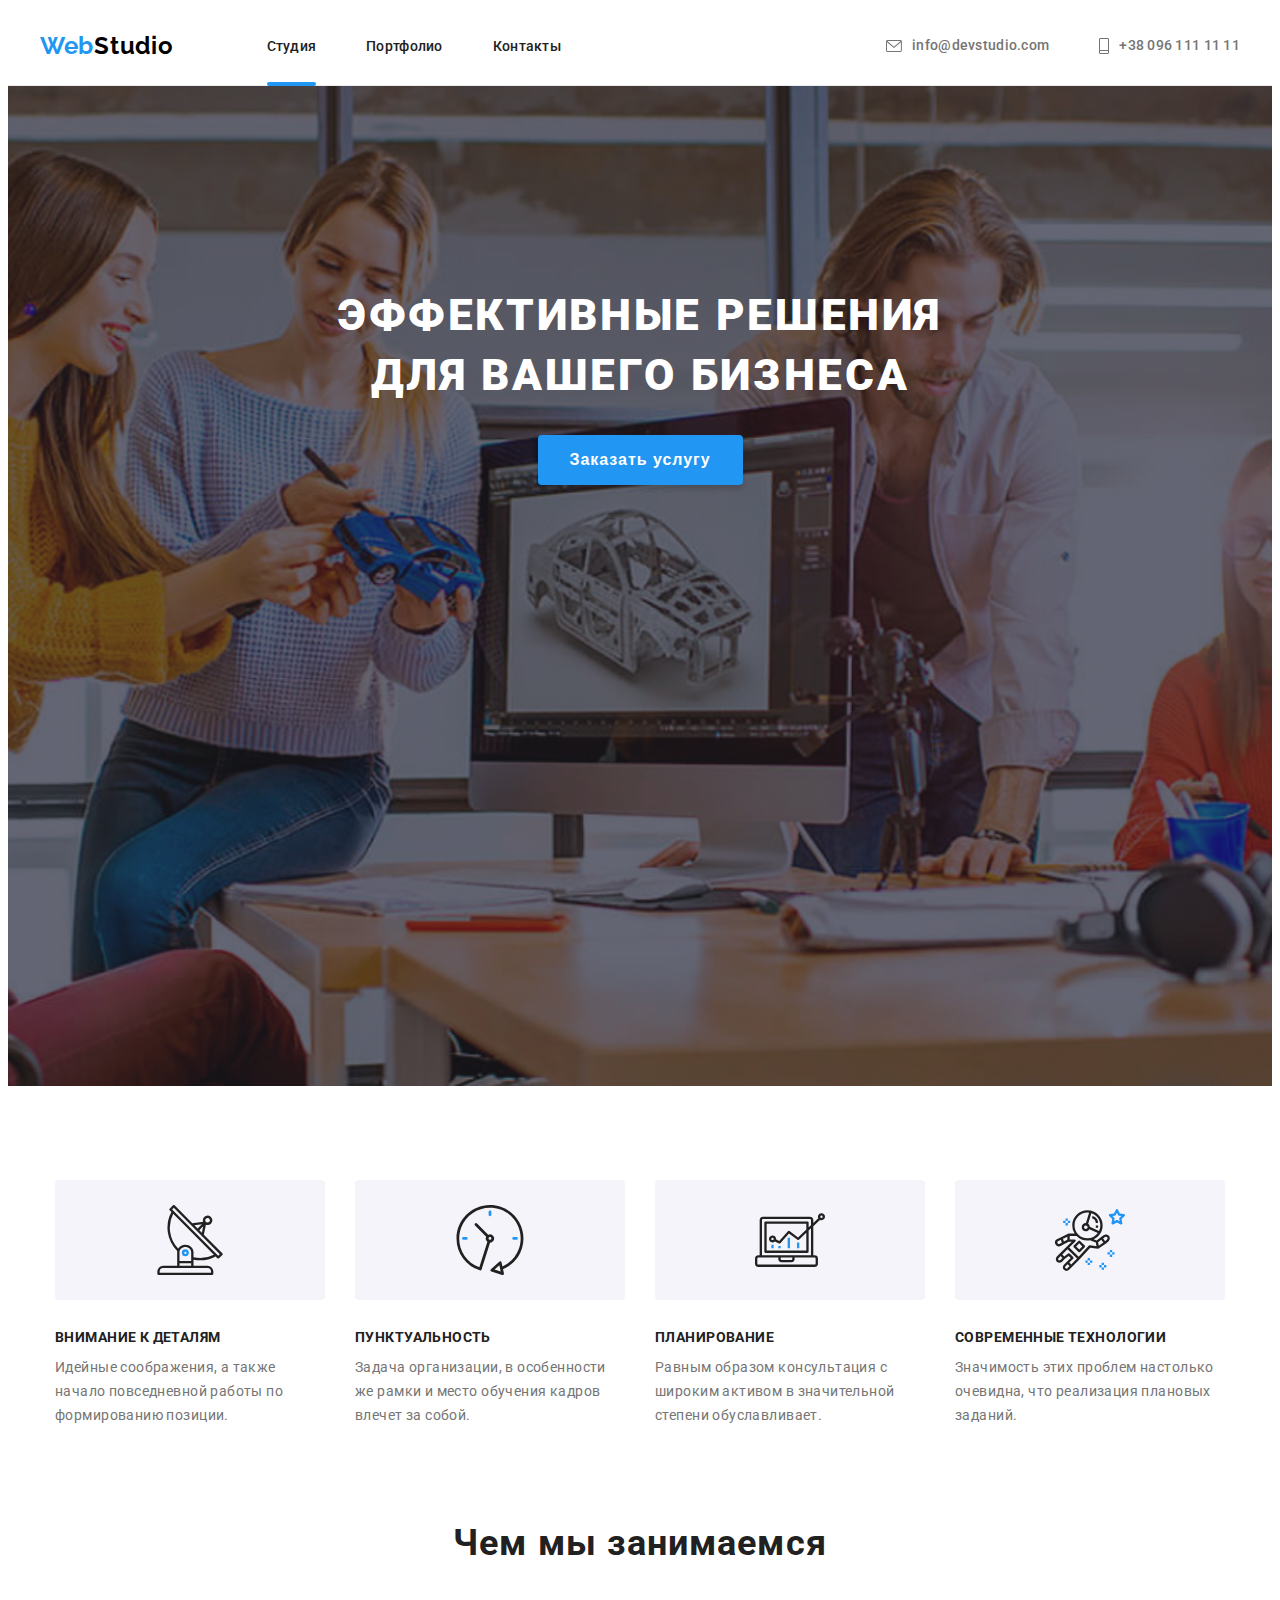
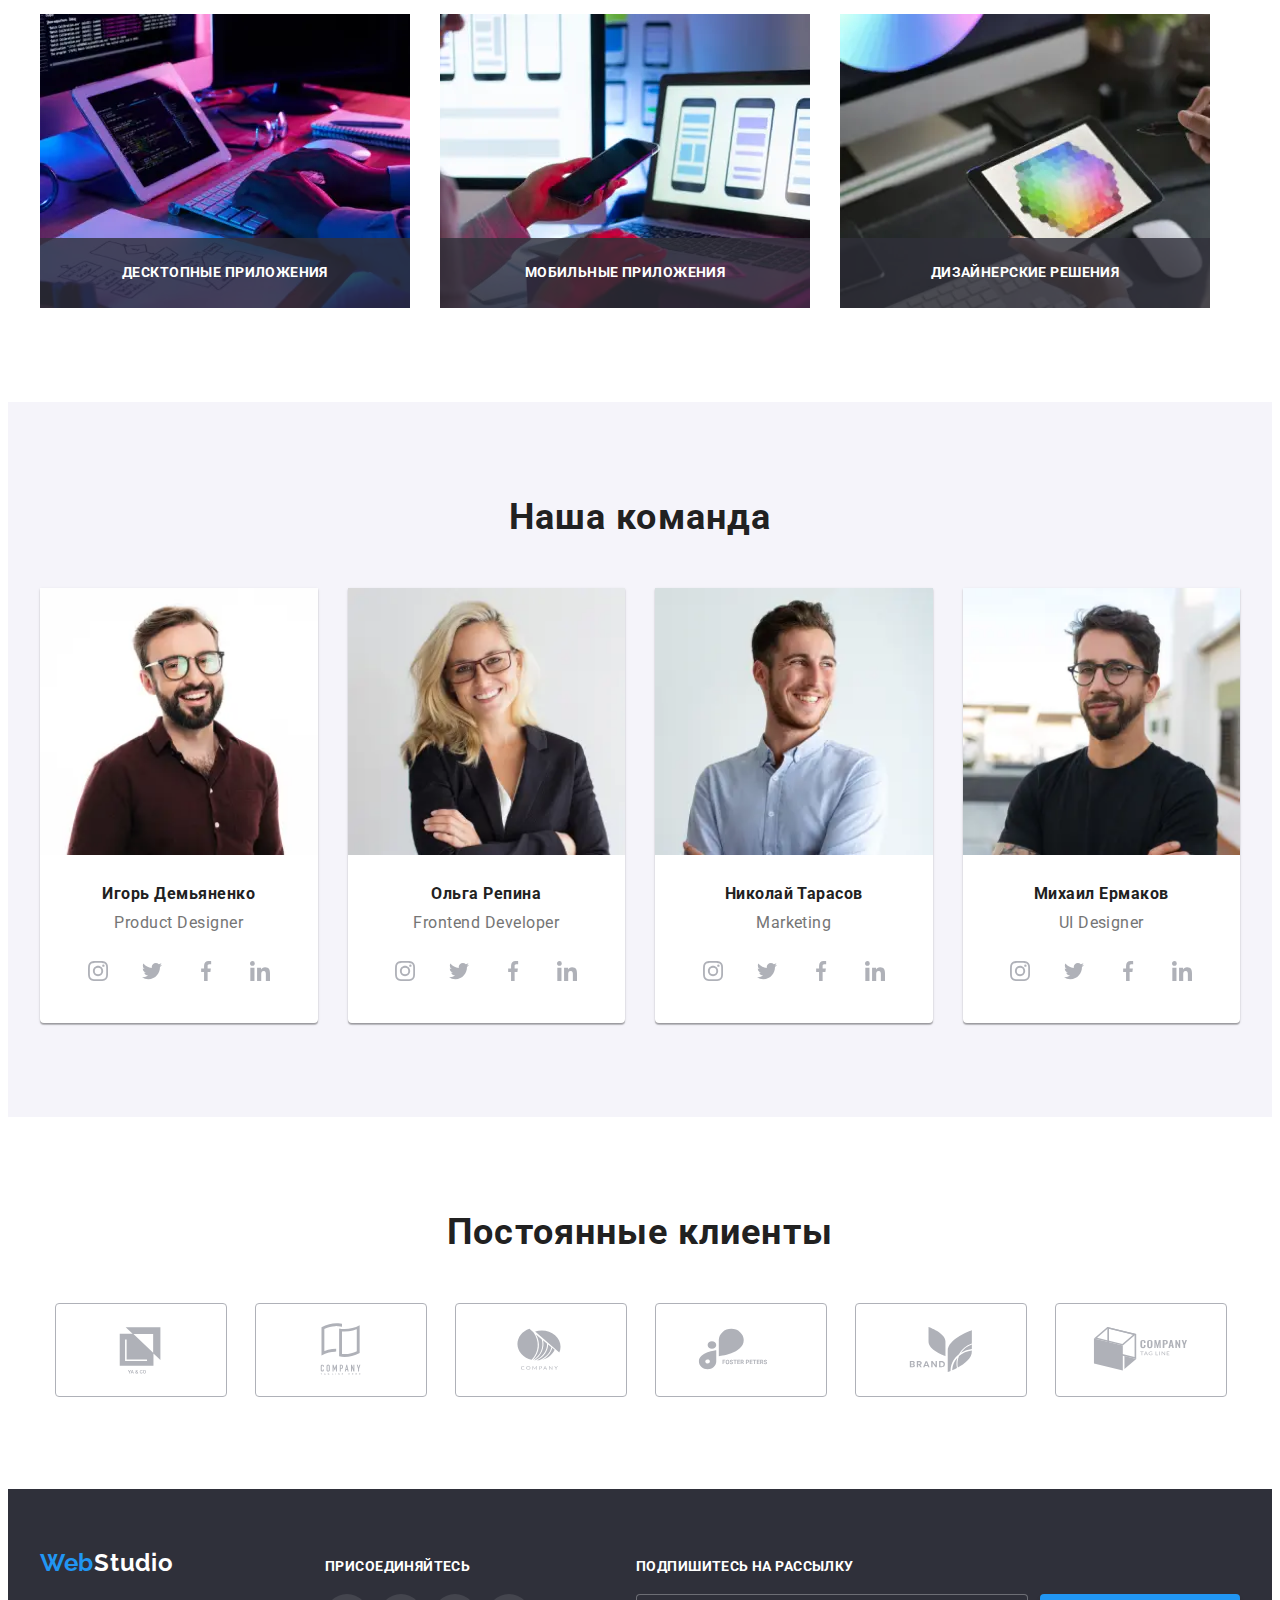
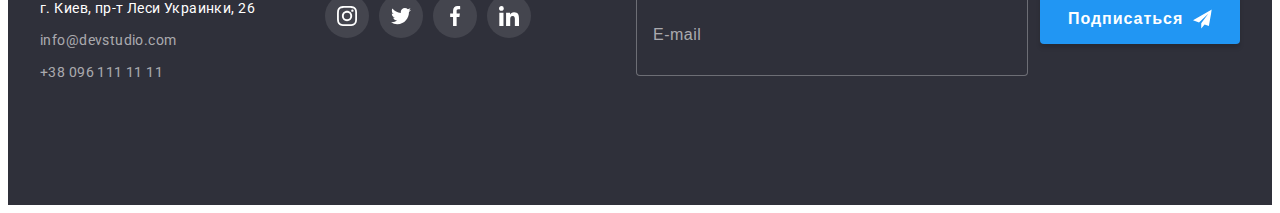
==== commit 84ed6ae2: "Summary-finish" ====
--- a/index.html
+++ b/index.html
@@ -21,12 +21,12 @@
     <header class="page-header">
         <div class="container page-header__container">
         <nav class="navigation">
-        <a class="logo link"href="./index.html"><span class="logo__web">Web</span>Studio</a>
+        <a class="logo link" href="./index.html"><span class="logo__web">Web</span>Studio</a>
 
         <ul class="menu list">
             <li class="menu__item"><a class="menu__link link menu__link_status-current" href="./index.html">Студия</a></li>
-            <li class="menu__item"><a class="menu__link link"href="./portfolio.html">Портфолио</a></li>
-            <li class="menu__item"><a class="menu__link link"href="">Контакты</a></li>
+            <li class="menu__item"><a class="menu__link link" href="./portfolio.html">Портфолио</a></li>
+            <li class="menu__item"><a class="menu__link link" href="">Контакты</a></li>
         </ul>
         </nav>
        
@@ -50,7 +50,7 @@
                 
                     
                 
-                <a class="contact-list__link link"href="tel:+380961111111"><svg class="contact-list__icon" width="10" height="16">
+                <a class="contact-list__link link" href="tel:+380961111111"><svg class="contact-list__icon" width="10" height="16">
                     <use href="./images/icons.svg#icon-telefon"></use>
                 </svg>+38 096 111 11 11</a></li>
 
@@ -73,6 +73,8 @@
             <li class="mobile-menu__title"><a class="mobile-menu__link link" href="./portfolio.html">Портфолио</a></li>
             <li class="mobile-menu__title"><a class="mobile-menu__link link" href="">Контакты</a></li>
         </ul>
+        </div>
+        <div class="mobile-menu__wraper-bottom">
 
         <ul class="list mobile-menu__contact">
 
@@ -109,12 +111,13 @@
                 <a href="" class="mobile-menu__social-link4 mobile-menu__link-color link">LinkedIn</a>
             </li>
         </ul>
-        
-        </div>
-        
-        </div>
+        </div>
+        </div>
+        </div>
+        
+        
    
-    </div>
+    
 
     </header>
     <main>
@@ -124,8 +127,9 @@
             <div class="container">
             <h1 class="hero__title">Эффективные решения для вашего бизнеса</h1>
             <button class="hero__btn" type="button" data-modal-open>Заказать услугу</button>
+            </div>
         </section>
-    </div> 
+     
     <!--Преимущества-->
 
     <section class="section">
@@ -199,7 +203,7 @@
                               ./images/images-change/work/picture1-desktop.jpg    1x,
                               ./images/images-change/work/picture1-desktop@2x.jpg 2x
                             " media="(min-width: 1200px)" />
-        <img srcset="" src="./images/images-change/work/picture1-desktop.jpg" alt="верстка на ПК" width="370"/> 
+        <img src="./images/images-change/work/picture1-desktop.jpg" alt="верстка на ПК" width="370"/> 
         </picture>
         <div class="works__box">
             <p>Десктопные приложения</p>
@@ -247,14 +251,14 @@
 
 <!--Наша команда-->
 
-    <section class="section__other-background section">
-        <div class="container">
+<section class="section__other-background section">
+    <div class="container">
         <h2 class="section__title-team">Наша команда</h2>
 
         <ul class="team list">
 
             <li class="team__item">
-        <picture>
+            <picture>
             <source srcset="
                             ./images/images-change/team/demian-desktop.webp    1x,
                             ./images/images-change/team/demian-desktop@2x.webp 2x
@@ -282,11 +286,11 @@
                             ./images/images-change/team/demian-mobile@2x.jpg 2x
                           " media="(max-width: 767px)" />
                 <img class="team__img" src="./images/igor.jpg" alt="Игорь Демьяненко" width="270"/>
-        </picture>
-            <div class="team__card">
+            </picture>
+    <div class="team__card">
                 <h3 class="team__title">Игорь Демьяненко</h3>
                 <p class="team__text">Product Designer</p>
-                <ul class="social-list list">
+        <ul class="social-list list">
                     <li class="social-list__item">
                         <a href="" class="social-list__link">
                             <svg class="social-list__icon" width="20" height="20">
@@ -318,7 +322,8 @@
                             </svg>
                         </a>
                     </li>
-            </div>
+        </ul>
+    </div>
             </li>
 
             <li class="team__item">
@@ -386,7 +391,8 @@
                                 <use href="./images/icons.svg#icon-linkedin"></use>
                             </svg>
                         </a>
-                        
+                    </li> 
+                </ul>
                 </div>
             </li>
 
@@ -420,7 +426,7 @@
                                   " media="(max-width: 767px)" />
                 <img class="team__img" src="./images/images-change/team/tarasov-mobile.jpg" alt="Николай Тарасов" width="270" />
     </picture>
-                <div class="team__card">
+            <div class="team__card">
                 <h3 class="team__title">Николай Тарасов</h3>
                 <p class="team__text">Marketing</p>
                 <ul class="social-list list">
@@ -454,10 +460,11 @@
                                 <use href="./images/icons.svg#icon-linkedin"></use>
                             </svg>
                         </a>
-                        
-                </div>
-            </li>
-
+                    </li>
+                </ul>   
+            </div>
+            </li>
+        
             <li class="team__item">
     <picture>
         <source srcset="
@@ -488,7 +495,7 @@
                                   " media="(max-width: 767px)" />
                 <img class="team__img" src="./images/images-change/team/ermakov-mobile.jpg" alt="Михаил Ермаков" width="270" />
     </picture>
-                <div class="team__card">
+            <div class="team__card">
                 <h3 class="team__title">Михаил Ермаков</h3>
                 <p class="team__text">UI Designer</p>
                 <ul class="social-list list">
@@ -522,12 +529,13 @@
                                 <use href="./images/icons.svg#icon-linkedin"></use>
                             </svg>
                         </a>
-                        
-                </div>
+                    </li>
+                </ul>
+            </div>
             </li>
             </ul>
 
-        </ul>
+        
         </div>
     </section>
 
@@ -629,14 +637,14 @@
 
         <div class="container__footer-adres">
             
-            <a class="logo web-footer link" href="./index.html">Web<span class="studio">Studio</span></Studio></a>
+            <a class="logo web-footer link" href="./index.html">Web<span class="studio">Studio</span></a>
 
         <address class="adres-font-style">
 
          <ul class="adres list">
-            <li class="adres__item"><a class="adres__nav-link link"href="https://goo.gl/maps/8EkQ3KVRZ2arSs8y7">г. Киев, пр-т Леси Украинки, 26</a></li>
-            <li class="adres__item"><a class="adres__mail-link link"href="mailto:info@devstudio.com">info@devstudio.com</a></li>
-            <li class="adres__item"><a class="adres__tel-link link"href="tel:+380961111111">+38 096 111 11 11</a></li>
+            <li class="adres__item"><a class="adres__nav-link link" href="https://goo.gl/maps/8EkQ3KVRZ2arSs8y7">г. Киев, пр-т Леси Украинки, 26</a></li>
+            <li class="adres__item"><a class="adres__mail-link link" href="mailto:info@devstudio.com">info@devstudio.com</a></li>
+            <li class="adres__item"><a class="adres__tel-link link" href="tel:+380961111111">+38 096 111 11 11</a></li>
         
          </ul>
 
@@ -687,8 +695,9 @@
                 </a>
             </li>
             
-            </div>
-
+        </ul>
+
+    </div>
             </div>
         
         
@@ -697,8 +706,8 @@
         
             <p class="label__text">Подпишитесь на рассылку</p>
             <form class="label__form" >
-                <label for="mail" class="label__mail" ></label>
-                <input type="mail" name="user-mail" id="mail" placeholder="E-mail" class="label__area" />
+                <label for="email" class="label__mail" ></label>
+                <input type="email" name="user-mail" id="email" placeholder="E-mail" class="label__area" />
                 
 
                 <button type="submit" class="label__btn">
@@ -712,10 +721,10 @@
 
             </form>
 
-            </div>
-
-        </div>
-
+            
+
+        </div>
+        </div>
 
 
 
@@ -753,7 +762,7 @@
                     <label class="modal__label">
                         <span class="modal__name-span">Почта</span>
                         <span class="modal__input-wrapper">
-                        <input type="mail" name="user-email" class="modal__input">
+                        <input type="email" name="user-email" class="modal__input">
                     <svg class="modal__icon" width="12" height="12">
                         <use href="./images/icons.svg#icon-icon-mail-modal"></use>
                     </svg>
@@ -766,7 +775,7 @@
                         </label>
 
                         
-                        <input type="checkbox" name="user-policy" class="modal__contact-form-checkbox visually-hidden" id="checkbox-policy"">
+                        <input type="checkbox" name="user-policy" class="modal__contact-form-checkbox visually-hidden" id="checkbox-policy">
                         <label for="checkbox-policy" class="modal__contact-form-checkbox-label" >Соглашаюсь с рассылкой и принимаю&nbsp;<a href="" class="policy-text">Условия договора</a>
                         </label>
 
--- a/css/main.min.css
+++ b/css/main.min.css
@@ -1,2 +1,2 @@
-:root{--accent-color: #2196F3;--accent-color-black: #212121;--accent-color-gray: #757575;--accent-color-white: #FFFFFF}.visually-hidden{position:absolute;width:1px;height:1px;margin:-1px;border:0;padding:0;white-space:nowrap;clip-path:inset(100%);clip:rect(0 0 0 0);overflow:hidden}.menu__link_status-current::after{content:"";position:absolute;width:100%;height:4px;background:var(--accent-color);border-radius:2px;display:block;left:0;top:45px}.benefits-list__box,.works__box,.social-list__link,.footer-link__link,.clients__link{display:flex;justify-content:center;align-items:center}h1,h2,h3,h4,h5,h6,p{margin-top:0;margin-bottom:0}ul,ol{margin-top:0;margin-bottom:0;padding-left:0}img{display:block}.list{list-style:none}.link{text-decoration:none}body{font-family:'Roboto', sans-serif;font-weight:500}.container{width:100%;padding-left:15px;padding-right:15px}@media screen and (min-width: 480px){.container{width:480px;margin:0 auto}}@media screen and (min-width: 768px){.container{width:768px}}@media screen and (min-width: 1200px){.container{width:1200px}}.section{padding:94px 0}@media screen and (max-width: 1199px){.section{padding:60px 0}}.adres-font-style{margin-top:20px;font-style:normal}.adres__item{margin-bottom:8px}.adres__item:last-child{margin-bottom:0}.adres__nav-link{font-weight:400;font-size:14px;line-height:1.71;letter-spacing:0.03em;color:var(--accent-color-white);transition-property:color;transition-duration:250ms;transition-timing-function:cubic-bezier(0.4, 0, 0.2, 1)}.adres__nav-link:hover,.adres__nav-link:focus{color:var(--accent-color)}.adres__mail-link{font-weight:400;font-size:14px;line-height:1.71;letter-spacing:0.03em;color:rgba(255,255,255,0.6);transition-property:color;transition-duration:250ms;transition-timing-function:cubic-bezier(0.4, 0, 0.2, 1)}.adres__mail-link:hover,.adres__mail-link:focus{color:var(--accent-color)}.adres__tel-link{font-weight:400;font-size:14px;line-height:1.71;letter-spacing:0.03em;color:rgba(255,255,255,0.6);transition-property:color;transition-duration:250ms;transition-timing-function:cubic-bezier(0.4, 0, 0.2, 1)}.adres__tel-link:hover,.adres__tel-link:focus{color:var(--accent-color)}@media screen and (min-width: 768px){.adres{display:block}}@media screen and (min-width: 1199px){.adres__item{margin-bottom:8px}.adres__nav-link{margin-bottom:9px}}.backdrop{position:fixed;top:0;left:0;width:100%;height:100%;background:rgba(0,0,0,0.2);transition:opacity 250ms cubic-bezier(0.4, 0, 0.2, 1),visibility 250ms cubic-bezier(0.4, 0, 0.2, 1)}.backdrop.is-hidden{opacity:0;visibility:hidden;pointer-events:none}.modal{position:absolute;top:50%;left:50%;transform:translate(-50%, -50%) scale(1);width:100%;background:var(--accent-color-white);box-shadow:0px 1px 3px rgba(0,0,0,0.12),0px 1px 1px rgba(0,0,0,0.14),0px 2px 1px rgba(0,0,0,0.2);border-radius:4px;padding:40px}.modal__close-button{position:absolute;top:8px;right:8px;display:flex;align-items:center;justify-content:center;width:30px;height:30px;padding:0;border-radius:50%;border:1px solid rgba(0,0,0,0.1);background-color:transparent;cursor:pointer;transition:fill 250ms cubic-bezier(0.4, 0, 0.2, 1)}.modal__close-button:hover,.modal__close-button:focus{fill:var(--accent-color)}@media screen and (min-width: 450px){.modal{width:450px;height:609px}}@media screen and (min-width: 1200px){.modal{width:528px;height:581px}}.mobile-menu{position:fixed;top:0;left:0;width:100%;height:100%;background:#FFFFFF;box-shadow:0px 4px 8px rgba(0,0,0,0.04),0px 2px 4px rgba(0,0,0,0.08),0px 1px 3px rgba(0,0,0,0.16);opacity:0;visibility:hidden;pointer-events:none;z-index:1;overflow-y:scroll;transition:opacity 250ms cubic-bezier(0.4, 0, 0.2, 1),visibility 250ms cubic-bezier(0.4, 0, 0.2, 1)}.mobile-menu.is-open{opacity:1;visibility:visible;pointer-events:auto}.mobile-menu__container{position:relative;padding-top:48px;padding-bottom:48px;padding-left:40px;display:flex;flex-direction:column;justify-content:space-between;height:100%}.mobile-menu__close-btn{position:absolute;top:21px;right:15px;border:none;background-color:transparent;padding:0;line-height:0}.mobile-menu__close-btn:hover .mobile-menu__close-icon,.mobile-menu__close-btn:focus .mobile-menu__close-icon{fill:var(--accent-color)}.mobile-menu__item{display:flex;flex-direction:column;align-items:flex-start}.mobile-menu__title:not(:last-child){margin-bottom:32px}.mobile-menu__link{font-family:'Roboto';font-style:normal;font-weight:500;font-size:40px;line-height:47px;text-align:center;letter-spacing:0.02em;color:var(--accent-color-black)}.mobile-menu__link-current{color:var(--accent-color)}.mobile-menu__contact{display:flex;flex-direction:column;align-items:flex-start}.mobile-menu__contact-item{margin-bottom:32px}.mobile-menu__contact-tel{font-family:'Roboto';font-style:normal;font-weight:500;font-size:34px;line-height:40px;letter-spacing:0.02em;color:#2196F3}.mobile-menu__contact-tel:hover,.mobile-menu__contact-tel:focus{color:var(--accent-color)}.mobile-menu__contact-link{font-family:'Roboto';font-style:normal;font-weight:500;font-size:24px;line-height:28px;letter-spacing:0.02em;color:#757575}.mobile-menu__contact-link:hover,.mobile-menu__contact-link:focus{color:var(--accent-color)}.mobile-menu__social{display:flex;flex-wrap:wrap;position:relative}.mobile-menu__link-color{font-weight:500;font-size:18px;line-height:22px;letter-spacing:0.02em;color:var(--accent-color)}.mobile-menu__social-item:not(:last-child){margin-right:20px}.mobile-menu__social-link1::after{content:'';position:absolute;top:10px;width:22px;height:2px;border:1px solid rgba(33,33,33,0.2);transform:rotate(90deg)}.mobile-menu__social-link2::after{content:'';position:absolute;top:10px;width:22px;height:2px;border:1px solid rgba(33,33,33,0.2);transform:rotate(90deg)}.mobile-menu__social-link3::after{content:'';position:absolute;top:10px;width:22px;height:2px;border:1px solid rgba(33,33,33,0.2);transform:rotate(90deg)}.mobile-menu__wraper{display:flex;flex-direction:column;align-items:flex-start;align-content:space-between}.page-header{padding-top:10px;padding-bottom:10px;border-bottom:1px solid #ececec}.logo{font-family:'Raleway', sans-serif;font-weight:700;font-size:24px;line-height:1.16;letter-spacing:0.03em;color:#000}.logo__web{color:var(--accent-color)}.page-header__container{display:flex;align-items:center;justify-content:space-between}.menu{display:none}@media screen and (max-width: 767px){.contact-list{display:none}.mobile-menu-open-btn{border:none;background-color:transparent;padding:0;height:40px}.mobile-menu-open-btn:hover .mobile-menu-open-btn__icon,.mobile-menu-open-btn:focus .mobile-menu-open-btn__icon{fill:var(--accent-color)}}@media screen and (min-width: 768px){.mobile-menu-open-btn{display:none}.mobile-menu{display:none}.page-header__container{display:flex;align-items:center}.page-header{padding-top:26px;padding-bottom:26px;background:var(--accent-color-white);border-bottom:1px solid #ECECEC}.navigation{display:flex;align-items:center}.menu{display:flex;margin-left:88px}.menu__item .current{color:var(--accent-color)}.menu__item:not(:last-child){margin-right:50px}.menu__link{position:relative;font-size:14px;line-height:1.14;letter-spacing:0.02em;color:var(--accent-color-black);transition-property:color;transition-duration:250ms;transition-timing-function:cubic-bezier(0.4, 0, 0.2, 1)}.menu__link:hover,.menu__link:focus{color:var(--accent-color)}.contact-list__item:not(:last-child){margin-bottom:10px}.contact-list__link{display:flex;align-items:center;font-size:14px;line-height:1.14;letter-spacing:0.02em;margin-left:auto;color:var(--accent-color-gray);transition-property:color;transition-duration:250ms;transition-timing-function:cubic-bezier(0.4, 0, 0.2, 1)}.contact-list__link:hover,.contact-list__link:focus{color:var(--accent-color);fill:#2196f3}.contact-list__icon{margin-right:10px;fill:#757575;transition-property:fill;transition-duration:250ms;transition-timing-function:cubic-bezier(0.4, 0, 0.2, 1)}.phone-number:hover .contact-list__icon,.phone-number:focus .contact-list__icon{color:var(--accent-color);fill:#2196f3}.contact-list__link:hover .contact-list__icon,.contact-list__link:focus .contact-list__icon{color:var(--accent-color);fill:#2196f3}.menu__link_status-current::after{top:51px}}@media screen and (max-width: 1199px){.contact-list__page-header{flex-direction:column;align-items:baseline}}@media screen and (min-width: 1200px){.contact-list__page-header{display:flex;margin-left:auto}.contact-list__item:not(:last-child){margin-right:0;margin-bottom:0}.page-header{padding-top:24px;padding-bottom:25px;background:var(--accent-color-white);border-bottom:1px solid #ECECEC}.menu{margin-left:93px}.menu__item .current{color:var(--accent-color)}.menu__item:not(:last-child){margin-right:50px}.contact-list .contact-list__item+.contact-list__item{margin-left:50px}.contact-list__link{display:flex;align-items:center;font-size:14px;line-height:1.14;letter-spacing:0.02em;margin-left:auto;color:var(--accent-color-gray);transition-property:color;transition-duration:250ms;transition-timing-function:cubic-bezier(0.4, 0, 0.2, 1)}.contact-list__link:hover,.contact-list__link:focus{color:var(--accent-color);fill:#2196f3}.contact-list__icon{margin-right:10px;fill:#757575;transition-property:fill;transition-duration:250ms;transition-timing-function:cubic-bezier(0.4, 0, 0.2, 1)}.phone-number:hover .contact-list__icon,.phone-number:focus .contact-list__icon{color:var(--accent-color);fill:#2196f3}.contact-list__link:hover .contact-list__icon,.contact-list__link:focus .contact-list__icon{color:var(--accent-color);fill:#2196f3}.menu__link_status-current::after{top:46px}}.hero{text-transform:uppercase;background-color:#c4c4c4;text-align:center;padding-top:118px;padding-bottom:188px;margin-left:auto;margin-right:auto;background-image:linear-gradient(to right, rgba(47,48,58,0.4), rgba(47,48,58,0.4)),url(../images/hero/img-hero-mobile.jpg);background-size:cover;background-position:center;background-repeat:no-repeat;max-width:1600px;height:400px}@media (min-device-pixel-ratio: 2), (min-resolution: 192dpi), (min-resolution: 2dppx){.hero{background-image:linear-gradient(rgba(47,48,58,0.4), rgba(47,48,58,0.4)),url(../images/hero/img-hero-mobile.jpg@2x.jpg)}}.hero__title{font-weight:900;font-size:26px;line-height:1.61;letter-spacing:0.06em;text-transform:uppercase;color:var(--accent-color-white);margin-left:auto;margin-right:auto;margin-bottom:30px;width:100%}@media screen and (min-width: 768px){.hero{background-image:linear-gradient(rgba(47,48,58,0.4), rgba(47,48,58,0.4)),url(../images/hero/img-hero-tablet.jpg)}}@media screen and (min-width: 768px) and (min-device-pixel-ratio: 2), screen and (min-width: 768px) and (min-resolution: 192dpi), screen and (min-width: 768px) and (min-resolution: 2dppx){.hero{background-image:linear-gradient(rgba(47,48,58,0.4), rgba(47,48,58,0.4)),url(../images/hero/hero/img-hero-tablet@2x.jpg)}}@media screen and (min-width: 768px){.hero__title{width:360px}}@media screen and (min-width: 1200px){.hero{padding-top:200px;padding-bottom:200px;height:600px;background-image:linear-gradient(rgba(47,48,58,0.4), rgba(47,48,58,0.4)),url(../images/hero/img-hero-desktop.jpg)}}@media screen and (min-width: 1200px) and (min-device-pixel-ratio: 2), screen and (min-width: 1200px) and (min-resolution: 192dpi), screen and (min-width: 1200px) and (min-resolution: 2dppx){.hero{background-image:linear-gradient(rgba(47,48,58,0.4), rgba(47,48,58,0.4)),url(../images/hero/img-hero-desktop@2x.jpg)}}@media screen and (min-width: 1200px){.hero__title{width:696px;font-size:44px;line-height:1.36}}.hero__btn{min-width:136px;padding-left:32px;padding-top:10px;padding-right:32px;padding-bottom:10px;border-radius:4px;border:transparent;font-weight:700;font-size:16px;line-height:1.875;letter-spacing:0.06em;cursor:pointer;color:var(--accent-color-white);background-color:var(--accent-color);box-shadow:0px 4px 4px rgba(0,0,0,0.15);transition-property:background-color;transition-duration:250ms;transition-timing-function:cubic-bezier(0.4, 0, 0.2, 1);transition-property:color;transition-duration:250ms;transition-timing-function:cubic-bezier(0.4, 0, 0.2, 1)}.hero__btn:hover,.hero__btn:focus{background-color:var(--accent-color);color:var(--accent-color-white)}.benefits-list{display:block;justify-content:center}.benefits-list__title{font-weight:700;font-size:14px;line-height:1.14;letter-spacing:0.03em;text-transform:uppercase;color:var(--accent-color-black);margin-bottom:10px}.benefits-list__text{font-weight:400;font-size:14px;line-height:1.71;letter-spacing:0.03em;color:var(--accent-color-gray)}.benefits-list__box{height:120px;border:0;margin-bottom:30px;background:#F5F4FA;border-radius:4px}.benefits-list__icon{width:70px;height:70px}@media screen and (max-width: 767px){.benefits-list__title{text-align:center}.benefits-list__item{width:100%;margin-bottom:30px}.benefits-list__item:nth-child(4n){margin-bottom:0}}@media screen and (min-width: 768px){.benefits-list__title{text-align:left}.benefits-list{display:flex;flex-wrap:wrap}.benefits-list__item{width:354px}.benefits-list__item:nth-child(odd){margin-right:30px}.benefits-list__item:nth-last-child(-n+2){margin-bottom:0}}@media screen and (min-width: 768px) and (min-width: 1200px){.benefits-list{display:flex}.benefits-list__item{width:270px}.benefits-list__item{width:270px;margin-right:30px;flex-wrap:wrap}.benefits-list__item:nth-child(4n){margin-right:0}.benefits-list__item:nth-last-child(-n+4){margin-bottom:0}}@media (max-width: 1199px){.section__no-padding-top{display:none}}.section__no-padding-top{padding-top:0}.section__title{margin-bottom:50px;font-weight:700;font-size:36px;line-height:1.66;text-align:center;letter-spacing:0.03em;color:var(--accent-color-black)}.works{display:flex}.works__item{margin-right:30px;position:relative}.works__item:nth-child(3n){margin-right:0}.works__box{position:absolute;width:370px;height:70px;font-family:'Roboto';font-style:normal;font-weight:700;font-size:14px;line-height:1.14;text-align:center;letter-spacing:0.03em;text-transform:uppercase;bottom:0px;left:0px;background:rgba(47,48,58,0.8);color:var(--accent-color-white)}.section__other-background{background:#F5F4FA}.section__title-team{font-weight:700;font-size:28px;line-height:1.17;text-align:center;letter-spacing:0.03em;color:var(--accent-color-black)}.team__img{width:100%}.team__card{padding-top:30px;padding-bottom:24px}.team__item{background:var(--accent-color-white);margin-bottom:30px;box-shadow:0px 1px 3px rgba(0,0,0,0.12),0px 1px 1px rgba(0,0,0,0.14),0px 2px 1px rgba(0,0,0,0.2);border-radius:0px 0px 4px 4px}.team__item:last-child{margin-bottom:0}.team__title{font-size:16px;line-height:1.18;letter-spacing:0.03em;color:var(--accent-color-black)}.team__text{font-weight:400;font-size:16px;line-height:1.18;letter-spacing:0.03em;color:var(--accent-color-gray);margin-top:10px;margin-bottom:16px}.social-list{display:flex;justify-content:center}.social-list__item:not(:last-child){margin-right:10px}.social-list__link{width:44px;height:44px;border-radius:50%;background-color:var(--accent-color-white);transition-property:background-color, fill;transition-duration:250ms;transition-timing-function:cubic-bezier(0.4, 0, 0.2, 1)}.social-list__link:hover,.social-list__link:focus{background-color:var(--accent-color);fill:#fff}.social-list__icon{fill:#afb1b8;transition-property:fill;transition-duration:250ms;transition-timing-function:cubic-bezier(0.4, 0, 0.2, 1)}.social-list__link:hover .social-list__icon,.social-list__link:focus .social-list__icon{fill:#fff}@media screen and (max-width: 767px){.team__img{width:100%}.team{display:inline-block;margin-top:30px;text-align:center}}@media screen and (min-width: 768px){.team{display:flex;flex-wrap:wrap;margin-top:30px}.team__card{text-align:center}.team__item{width:354px}.team__item:nth-child(odd){margin-right:30px}.team__item:nth-last-child(-n+2){margin-bottom:0}}@media screen and (min-width: 768px) and (min-width: 1200px){.team{display:flex;margin-top:50px;text-align:center;flex-wrap:nowrap}.team__card{padding-bottom:30px}.team__item{margin-right:30px}.team__item:nth-child(4n){margin-right:0}.team__item:nth-last-child(-n+4){margin-bottom:0}}.web-footer{color:var(--accent-color)}.studio{color:var(--accent-color-white)}.footer{background-color:#2F303A;padding:60px 0}.container-flex{display:flex}.container__footer-adres{text-align:center}.label__area{padding:15px 16px;margin-bottom:20px;width:100%;height:50px;border:1px solid rgba(255,255,255,0.3);border-radius:4px;background:#2F303A;font-style:normal;font-weight:400;font-size:16px;line-height:20px;letter-spacing:0.03em;color:var(--accent-color-white)}.label__area::placeholder{color:rgba(255,255,255,0.6)}.label__text{font-style:normal;font-weight:700;font-size:14px;line-height:16px;letter-spacing:0.03em;text-transform:uppercase;color:var(--accent-color-white);margin-bottom:20px}.footer-text{margin-bottom:20px;text-align:center;font-style:normal;font-weight:700;font-size:14px;line-height:16px;letter-spacing:0.03em;text-transform:uppercase;color:var(--accent-color-white)}.label__btn{display:flex;justify-content:center;align-items:center;margin-left:12px;width:200px;height:50px;background:var(--accent-color);box-shadow:0px 4px 4px rgba(0,0,0,0.15);border-radius:4px;cursor:pointer;border-color:transparent;font-style:normal;font-weight:700;font-size:16px;line-height:30px;letter-spacing:0.06em;padding-left:26px;padding-top:10px;padding-right:26px;padding-bottom:10px;color:var(--accent-color-white)}.label__icon{display:inline;margin-left:10px}.footer-link__item:not(:last-child){margin-right:10px}.footer-link__socials{display:flex;flex-direction:column}.footer-link__list{display:flex;justify-content:center}.footer-link__link{width:44px;height:44px;border-radius:50%;background:rgba(255,255,255,0.1);fill:#fff;transition-property:background-color;transition-duration:250ms;transition-timing-function:cubic-bezier(0.4, 0, 0.2, 1)}.footer-link__link:hover,.footer-link__link:focus{background-color:var(--accent-color)}@media screen and (max-width: 767px){.footer-link__socials{margin-top:60px;margin-left:auto;margin-right:auto}}@media screen and (min-width: 768px){.wrapper-flex{display:flex;justify-content:space-around;align-items:baseline}.label__area{display:block;margin-right:auto;margin-left:auto;width:450px}}@media screen and (max-width: 1199px){.wrapper-flex{margin-bottom:60px}.label__text{text-align:center}.container-flex{display:flex;flex-direction:column}.label__btn{display:flex;align-items:center;margin:0 auto}}@media screen and (min-width: 1200px){.container-flex{display:flex;align-items:baseline}.footer-container{display:flex;flex-direction:column;margin-left:auto}.label__form{display:flex}.label__area{padding-left:16px;padding-top:15px;padding-right:auto;padding-bottom:15px;width:358px}.footer-link__item{display:inline-block}.footer-link__socials{display:flex;flex-direction:column;margin-left:70px}}.section__title{margin-bottom:30px;font-style:normal;font-weight:700;font-size:28px;line-height:1.17;text-align:center;letter-spacing:0.03em;color:var(--accent-color-black)}.clients{display:flex;flex-wrap:wrap;justify-content:center}.clients__item{width:calc((100% - 30px)/2);height:92px}.clients__item:nth-child(odd){margin-right:30px}.clients__item:not(:nth-last-child(-n+2)){margin-bottom:30px}.clients__icon{width:106px;height:60px}.clients__link{width:100%;height:100%;border:1px solid #AFB1B8;border-radius:4px;fill:#afb1b8;transition:fill 250ms cubic-bezier(0.4, 0, 0.2, 1),border 250ms cubic-bezier(0.4, 0, 0.2, 1)}.clients__link:hover,.clients__link:focus{border:1px solid #2196F3;fill:#2196f3}@media screen and (min-width: 768px) and (max-width: 1199px){.clients__item{width:calc((100% - 60px) / 3)}.clients__item:nth-child(odd){margin-right:0}.clients__item:not(:nth-last-child(-n+2)){margin-bottom:0}.clients__item:not(:nth-child(3n)){margin-right:30px}.clients__item:not(:nth-last-child(-n+3)){margin-bottom:30px}}@media screen and (min-width: 1200px){.clients__item{margin-right:30px;width:170px;height:92px}.clients__item:last-child{margin-right:0}}.buttons{font-size:16px;line-height:1.62;text-align:center;letter-spacing:0.03em}.button-list{display:flex;flex-wrap:wrap;margin-bottom:40px;row-gap:15px}.button-list__button-item{display:flex;justify-content:center;margin-right:8px}.button-list__button-item:last-child{margin-right:0}.button-list__button-portfolio{background-color:#F5F4FA;color:var(--accent-color-black);padding-left:22px;padding-top:6px;padding-right:22px;padding-bottom:6px;border-radius:4px;min-width:101px;border:transparent;font-style:normal;font-weight:500;font-size:16px;line-height:1.625;letter-spacing:0.03em;transition-property:background-color, color, box-shadow;transition-duration:250ms;transition-timing-function:cubic-bezier(0.4, 0, 0.2, 1)}.button-list__button-portfolio:hover,.button-list__button-portfolio:focus{color:var(--accent-color-white);background-color:var(--accent-color);cursor:pointer;box-shadow:0px 3px 1px rgba(0,0,0,0.1),0px 1px 2px rgba(0,0,0,0.08),0px 2px 2px rgba(0,0,0,0.12);border-radius:4px}.button-all{min-width:73px;color:var(--accent-color-black);padding-left:22px;padding-top:6px;padding-right:22px;padding-bottom:6px;border-radius:4px}@media screen and (min-width: 768px){.button-list{margin-bottom:30px;justify-content:center}}@media screen and (min-width: 1200px){.button-list{display:flex;justify-content:center;margin-bottom:50px}}.project-name{font-weight:700;font-size:18px;line-height:2;letter-spacing:0.06em;color:var(--accent-color-black)}.projects__item{background:var(--accent-color-white)}.projects__item:not(:last-child){margin-bottom:30px}.projects-item-link{display:flex;flex-direction:column;height:100%;transition-property:box-shadow;transition-duration:250ms;transition-timing-function:cubic-bezier(0.4, 0, 0.2, 1)}.projects-item-link:hover,.projects-item-link:focus{box-shadow:0px 1px 1px rgba(0,0,0,0.12),0px 4px 4px rgba(0,0,0,0.06),1px 4px 6px rgba(0,0,0,0.16)}.projects__img{width:100%}.projects__card{padding:20px 24px;border-left:1px solid #EEEEEE;border-right:1px solid #EEEEEE;border-bottom:1px solid #EEEEEE;flex-grow:1}.projects__type{font-weight:400;font-size:16px;line-height:1.87;letter-spacing:0.03em;margin-top:4px;color:var(--accent-color-gray)}@media screen and (min-width: 768px) and (max-width: 1199px){.projects__list{display:flex;flex-wrap:wrap}.projects__item:nth-child(odd){margin-right:30px}.projects__item:not(:last-child){margin-bottom:30px}.projects__item{width:calc((100% - 30px)/2)}}@media screen and (min-width: 1200px){.projects__list{display:flex;flex-wrap:wrap}.projects__item{margin-right:30px;margin-bottom:30px;background:var(--accent-color-white)}.projects__item:nth-child(3n){margin-right:0}.projects__item:nth-last-child(-n+3){margin-bottom:0}}.modal-container{position:relative;overflow:hidden}.modal-text{position:absolute;top:0;left:0;padding-left:24px;padding-top:63px;padding-right:24px;padding-bottom:63px;overflow:auto;transform:translateY(100%);transition-property:transform;transition-duration:250ms;transition-timing-function:cubic-bezier(0.4, 0, 0.2, 1);width:100%;height:100%;font-style:normal;font-weight:400;font-size:18px;line-height:1.55;letter-spacing:0.03em;color:var(--accent-color-white);background:rgba(33,150,243,0.9)}.projects-item-link:hover .modal-text,.projects-item-link:focus .modal-text{transform:translateY(0)}.modal__text-head{margin-bottom:12px;font-style:normal;font-weight:700;font-size:20px;line-height:1.15;text-align:center;letter-spacing:0.03em;color:var(--accent-color-black)}.modal__form{display:flex;flex-direction:column}.modal__label{margin-bottom:20px}.modal__name-span{display:block;margin-bottom:4px;font-style:normal;font-weight:400;font-size:12px;line-height:1.166;letter-spacing:0.01em;color:var(--accent-color-gray)}.modal__input-wrapper{position:relative;display:block}.modal__input{width:100%;height:40px;border-radius:4px;padding-left:42px;border:1px solid rgba(33,33,33,0.2);border-radius:4px;transition:border-color 250ms cubic-bezier(0.4, 0, 0.2, 1)}.modal__input:focus{outline:none;border-color:var(--accent-color)}.modal__icon{position:absolute;top:50%;left:15px;transform:translateY(-50%);display:block;transition:fill 250ms cubic-bezier(0.4, 0, 0.2, 1)}.modal-input:focus+.modal__icon{fill:#2196f3}.modal__message{display:block;width:100%;height:120px;padding:12px 16px;border:1px solid rgba(33,33,33,0.2);border-radius:4px;resize:none;transition:border-color 250ms cubic-bezier(0.4, 0, 0.2, 1)}.modal__message:focus{outline:none;border-color:var(--accent-color)}.modal__message::placeholder{color:rgba(117,117,117,0.5)}.modal__contact-form-checkbox-label{display:flex;align-items:center;justify-content:center;margin-bottom:30px;flex-wrap:nowrap;font-style:normal;font-weight:400;font-size:14px;line-height:1.71;letter-spacing:0.03em;color:var(--accent-color-gray)}.modal__contact-form-checkbox-label::before{content:"";display:block;margin-right:7px;width:16px;height:15px;cursor:pointer;border:2px solid #212121;border-radius:2px;transition:background-color 250ms cubic-bezier(0.4, 0, 0.2, 1),outline 250ms cubic-bezier(0.4, 0, 0.2, 1)}.modal__contact-form-checkbox:checked+.modal__contact-form-checkbox-label::before{background-color:var(--accent-color);background-image:url("../images/icon check.svg");background-size:cover;background-position:center;background-repeat:no-repeat}.modal__contact-form-checkbox:focus+.modal__contact-form-checkbox-label::before{outline:2px solid rgba(0,0,255,0.5)}.policy-text{color:var(--accent-color)}.modal__contact-form-btn{align-self:center;min-width:200px;padding:10px 55px;font-style:normal;font-weight:700;font-size:16px;line-height:1.875;border:transparent;letter-spacing:0.06em;color:var(--accent-color-white);background:#188CE8;box-shadow:0px 4px 4px rgba(0,0,0,0.15);border-radius:4px;cursor:pointer}
+:root{--accent-color: #2196F3;--accent-color-black: #212121;--accent-color-gray: #757575;--accent-color-white: #FFFFFF}.visually-hidden{position:absolute;width:1px;height:1px;margin:-1px;border:0;padding:0;white-space:nowrap;clip-path:inset(100%);clip:rect(0 0 0 0);overflow:hidden}.menu__link_status-current::after{content:"";position:absolute;width:100%;height:4px;background:var(--accent-color);border-radius:2px;display:block;left:0;top:45px}.benefits-list__box,.works__box,.social-list__link,.footer-link__link,.clients__link{display:flex;justify-content:center;align-items:center}h1,h2,h3,h4,h5,h6,p{margin-top:0;margin-bottom:0}ul,ol{margin-top:0;margin-bottom:0;padding-left:0}img{display:block}.list{list-style:none}.link{text-decoration:none}body{font-family:'Roboto', sans-serif;font-weight:500}.container{width:100%;padding-left:15px;padding-right:15px}@media screen and (min-width: 480px){.container{width:480px;margin:0 auto}}@media screen and (min-width: 768px){.container{width:768px}}@media screen and (min-width: 1200px){.container{width:1200px}}.section{padding:94px 0}@media screen and (max-width: 1199px){.section{padding:60px 0}}.adres-font-style{margin-top:20px;font-style:normal}.adres__item{margin-bottom:8px}.adres__item:last-child{margin-bottom:0}.adres__nav-link{font-weight:400;font-size:14px;line-height:1.71;letter-spacing:0.03em;color:var(--accent-color-white);transition-property:color;transition-duration:250ms;transition-timing-function:cubic-bezier(0.4, 0, 0.2, 1)}.adres__nav-link:hover,.adres__nav-link:focus{color:var(--accent-color)}.adres__mail-link{font-weight:400;font-size:14px;line-height:1.71;letter-spacing:0.03em;color:rgba(255,255,255,0.6);transition-property:color;transition-duration:250ms;transition-timing-function:cubic-bezier(0.4, 0, 0.2, 1)}.adres__mail-link:hover,.adres__mail-link:focus{color:var(--accent-color)}.adres__tel-link{font-weight:400;font-size:14px;line-height:1.71;letter-spacing:0.03em;color:rgba(255,255,255,0.6);transition-property:color;transition-duration:250ms;transition-timing-function:cubic-bezier(0.4, 0, 0.2, 1)}.adres__tel-link:hover,.adres__tel-link:focus{color:var(--accent-color)}@media screen and (min-width: 768px){.adres{display:block}}@media screen and (min-width: 1199px){.adres__item{margin-bottom:8px}.adres__nav-link{margin-bottom:9px}}.backdrop{position:fixed;top:0;left:0;width:100%;height:100%;background:rgba(0,0,0,0.2);transition:opacity 250ms cubic-bezier(0.4, 0, 0.2, 1),visibility 250ms cubic-bezier(0.4, 0, 0.2, 1);padding-left:15px;padding-right:15px}.backdrop.is-hidden{opacity:0;visibility:hidden;pointer-events:none}.modal{position:absolute;top:50%;left:50%;transform:translate(-50%, -50%) scale(1);width:100%;background:var(--accent-color-white);box-shadow:0px 1px 3px rgba(0,0,0,0.12),0px 1px 1px rgba(0,0,0,0.14),0px 2px 1px rgba(0,0,0,0.2);border-radius:4px}.modal__close-button{position:absolute;top:8px;right:8px;display:flex;align-items:center;justify-content:center;width:30px;height:30px;padding:0;border-radius:50%;border:1px solid rgba(0,0,0,0.1);background-color:transparent;cursor:pointer;transition:fill 250ms cubic-bezier(0.4, 0, 0.2, 1)}.modal__close-button:hover,.modal__close-button:focus{fill:var(--accent-color)}@media screen and (min-width: 450px){.modal{width:450px;height:609px}}@media screen and (min-width: 1200px){.modal{width:528px;height:581px}}.mobile-menu{position:fixed;top:0;left:0;width:100%;height:100%;background:#FFFFFF;box-shadow:0px 4px 8px rgba(0,0,0,0.04),0px 2px 4px rgba(0,0,0,0.08),0px 1px 3px rgba(0,0,0,0.16);opacity:0;visibility:hidden;pointer-events:none;z-index:1;overflow-y:scroll;transition:opacity 250ms cubic-bezier(0.4, 0, 0.2, 1),visibility 250ms cubic-bezier(0.4, 0, 0.2, 1)}.mobile-menu.is-open{opacity:1;visibility:visible;pointer-events:auto}.mobile-menu__container{position:relative;padding-top:48px;padding-bottom:48px;padding-left:40px;display:flex;flex-direction:column;justify-content:space-between;height:100%}.mobile-menu__close-btn{position:absolute;top:21px;right:15px;border:none;background-color:transparent;padding:0;line-height:0}.mobile-menu__close-btn:hover .mobile-menu__close-icon,.mobile-menu__close-btn:focus .mobile-menu__close-icon{fill:var(--accent-color)}.mobile-menu__title:not(:last-child){margin-bottom:32px}.mobile-menu__link{font-family:'Roboto';font-style:normal;font-weight:500;font-size:40px;line-height:47px;text-align:center;letter-spacing:0.02em;color:var(--accent-color-black)}.mobile-menu__link-current{color:var(--accent-color)}.mobile-menu__contact{margin-bottom:64px}.mobile-menu__contact-item:not(:last-child){margin-bottom:32px}.mobile-menu__contact-tel{font-family:'Roboto';font-style:normal;font-weight:500;font-size:34px;line-height:40px;letter-spacing:0.02em;color:#2196F3}.mobile-menu__contact-tel:hover,.mobile-menu__contact-tel:focus{color:var(--accent-color)}.mobile-menu__contact-link{font-family:'Roboto';font-style:normal;font-weight:500;font-size:24px;line-height:28px;letter-spacing:0.02em;color:#757575}.mobile-menu__contact-link:hover,.mobile-menu__contact-link:focus{color:var(--accent-color)}.mobile-menu__social{display:flex;flex-wrap:wrap;position:relative}.mobile-menu__link-color{font-weight:500;font-size:18px;line-height:22px;letter-spacing:0.02em;color:var(--accent-color)}.mobile-menu__social-item:not(:last-child){margin-right:20px}.mobile-menu__social-item:not(:last-child)::after{content:'';position:absolute;top:10px;width:22px;height:2px;border:1px solid rgba(33,33,33,0.2);transform:rotate(90deg)}.mobile-menu__wraper-bottom{display:flex;flex-direction:column;align-items:flex-start;align-content:space-between}.page-header{padding-top:10px;padding-bottom:10px;border-bottom:1px solid #ececec}.logo{font-family:'Raleway', sans-serif;font-weight:700;font-size:24px;line-height:1.16;letter-spacing:0.03em;color:#000}.logo__web{color:var(--accent-color)}.page-header__container{display:flex;align-items:center;justify-content:space-between}.menu{display:none}@media screen and (max-width: 767px){.contact-list{display:none}.mobile-menu-open-btn{border:none;background-color:transparent;padding:0;height:40px}.mobile-menu-open-btn:hover .mobile-menu-open-btn__icon,.mobile-menu-open-btn:focus .mobile-menu-open-btn__icon{fill:var(--accent-color)}}@media screen and (min-width: 768px){.mobile-menu-open-btn{display:none}.mobile-menu{display:none}.page-header__container{display:flex;align-items:center}.page-header{padding-top:26px;padding-bottom:26px;background:var(--accent-color-white);border-bottom:1px solid #ECECEC}.navigation{display:flex;align-items:center}.menu{display:flex;margin-left:88px}.menu__item .current{color:var(--accent-color)}.menu__item:not(:last-child){margin-right:50px}.menu__link{position:relative;font-size:14px;line-height:1.14;letter-spacing:0.02em;color:var(--accent-color-black);transition-property:color;transition-duration:250ms;transition-timing-function:cubic-bezier(0.4, 0, 0.2, 1)}.menu__link:hover,.menu__link:focus{color:var(--accent-color)}.contact-list__item:not(:last-child){margin-bottom:10px}.contact-list__link{display:flex;align-items:center;font-size:14px;line-height:1.14;letter-spacing:0.02em;margin-left:auto;color:var(--accent-color-gray);transition-property:color;transition-duration:250ms;transition-timing-function:cubic-bezier(0.4, 0, 0.2, 1)}.contact-list__link:hover,.contact-list__link:focus{color:var(--accent-color);fill:#2196f3}.contact-list__icon{margin-right:10px;fill:#757575;transition-property:fill;transition-duration:250ms;transition-timing-function:cubic-bezier(0.4, 0, 0.2, 1)}.phone-number:hover .contact-list__icon,.phone-number:focus .contact-list__icon{color:var(--accent-color);fill:#2196f3}.contact-list__link:hover .contact-list__icon,.contact-list__link:focus .contact-list__icon{color:var(--accent-color);fill:#2196f3}.menu__link_status-current::after{top:51px}}@media screen and (max-width: 1199px){.contact-list__page-header{flex-direction:column;align-items:baseline}}@media screen and (min-width: 1200px){.contact-list__page-header{display:flex;margin-left:auto}.contact-list__item:not(:last-child){margin-right:0;margin-bottom:0}.page-header{padding-top:24px;padding-bottom:25px;background:var(--accent-color-white);border-bottom:1px solid #ECECEC}.menu{margin-left:93px}.menu__item .current{color:var(--accent-color)}.menu__item:not(:last-child){margin-right:50px}.contact-list .contact-list__item+.contact-list__item{margin-left:50px}.contact-list__link{display:flex;align-items:center;font-size:14px;line-height:1.14;letter-spacing:0.02em;margin-left:auto;color:var(--accent-color-gray);transition-property:color;transition-duration:250ms;transition-timing-function:cubic-bezier(0.4, 0, 0.2, 1)}.contact-list__link:hover,.contact-list__link:focus{color:var(--accent-color);fill:#2196f3}.contact-list__icon{margin-right:10px;fill:#757575;transition-property:fill;transition-duration:250ms;transition-timing-function:cubic-bezier(0.4, 0, 0.2, 1)}.phone-number:hover .contact-list__icon,.phone-number:focus .contact-list__icon{color:var(--accent-color);fill:#2196f3}.contact-list__link:hover .contact-list__icon,.contact-list__link:focus .contact-list__icon{color:var(--accent-color);fill:#2196f3}.menu__link_status-current::after{top:44px}}.hero{text-transform:uppercase;background-color:#c4c4c4;text-align:center;padding-top:118px;padding-bottom:118px;margin-left:auto;margin-right:auto;background-image:linear-gradient(to right, rgba(47,48,58,0.4), rgba(47,48,58,0.4)),url(../images/hero/img-hero-mobile.jpg);background-size:cover;background-position:center;background-repeat:no-repeat;max-width:1600px;height:400px}@media (min-device-pixel-ratio: 2), (min-resolution: 192dpi), (min-resolution: 2dppx){.hero{background-image:linear-gradient(rgba(47,48,58,0.4), rgba(47,48,58,0.4)),url(../images/hero/img-hero-mobile@2x.jpg)}}.hero__title{font-weight:900;font-size:26px;line-height:1.61;letter-spacing:0.06em;text-transform:uppercase;color:var(--accent-color-white);margin-left:auto;margin-right:auto;margin-bottom:30px;width:100%}@media screen and (min-width: 768px){.hero{background-image:linear-gradient(rgba(47,48,58,0.4), rgba(47,48,58,0.4)),url(../images/hero/img-hero-tablet.jpg)}}@media screen and (min-width: 768px) and (min-device-pixel-ratio: 2), screen and (min-width: 768px) and (min-resolution: 192dpi), screen and (min-width: 768px) and (min-resolution: 2dppx){.hero{background-image:linear-gradient(rgba(47,48,58,0.4), rgba(47,48,58,0.4)),url(../images/hero/img-hero-tablet@2x.jpg)}}@media screen and (min-width: 768px){.hero__title{width:360px}}@media screen and (min-width: 1200px){.hero{padding-top:200px;padding-bottom:200px;height:600px;background-image:linear-gradient(rgba(47,48,58,0.4), rgba(47,48,58,0.4)),url(../images/hero/img-hero-desktop.jpg)}}@media screen and (min-width: 1200px) and (min-device-pixel-ratio: 2), screen and (min-width: 1200px) and (min-resolution: 192dpi), screen and (min-width: 1200px) and (min-resolution: 2dppx){.hero{background-image:linear-gradient(rgba(47,48,58,0.4), rgba(47,48,58,0.4)),url(../images/hero/img-hero-desktop@2x.jpg)}}@media screen and (min-width: 1200px){.hero__title{width:696px;font-size:44px;line-height:1.36}}.hero__btn{min-width:136px;padding-left:32px;padding-top:10px;padding-right:32px;padding-bottom:10px;border-radius:4px;border:transparent;font-weight:700;font-size:16px;line-height:1.875;letter-spacing:0.06em;cursor:pointer;color:var(--accent-color-white);background-color:var(--accent-color);box-shadow:0px 4px 4px rgba(0,0,0,0.15);transition-property:background-color;transition-duration:250ms;transition-timing-function:cubic-bezier(0.4, 0, 0.2, 1);transition-property:color;transition-duration:250ms;transition-timing-function:cubic-bezier(0.4, 0, 0.2, 1)}.hero__btn:hover,.hero__btn:focus{background-color:var(--accent-color);color:var(--accent-color-white)}.benefits-list{display:block;justify-content:center}.benefits-list__title{font-weight:700;font-size:14px;line-height:1.14;letter-spacing:0.03em;text-transform:uppercase;color:var(--accent-color-black);margin-bottom:10px}.benefits-list__text{font-weight:400;font-size:14px;line-height:1.71;letter-spacing:0.03em;color:var(--accent-color-gray)}.benefits-list__box{height:120px;border:0;margin-bottom:30px;background:#F5F4FA;border-radius:4px}.benefits-list__icon{width:70px;height:70px}@media screen and (max-width: 767px){.benefits-list__title{text-align:center}.benefits-list__item{width:100%;margin-bottom:30px}.benefits-list__item:nth-child(4n){margin-bottom:0}}@media screen and (min-width: 768px){.benefits-list__title{text-align:left}.benefits-list{display:flex;flex-wrap:wrap}.benefits-list__item{width:354px}.benefits-list__item:nth-child(odd){margin-right:30px}.benefits-list__item:nth-last-child(-n+2){margin-bottom:0}}@media screen and (min-width: 768px) and (min-width: 1200px){.benefits-list{display:flex}.benefits-list__item{width:270px}.benefits-list__item{width:270px;margin-right:30px;flex-wrap:wrap}.benefits-list__item:nth-child(4n){margin-right:0}.benefits-list__item:nth-last-child(-n+4){margin-bottom:0}}@media (max-width: 1199px){.section__no-padding-top{display:none}}.section__no-padding-top{padding-top:0}.section__title{margin-bottom:50px;font-weight:700;font-size:36px;line-height:1.66;text-align:center;letter-spacing:0.03em;color:var(--accent-color-black)}.works{display:flex}.works__item{margin-right:30px;position:relative}.works__item:nth-child(3n){margin-right:0}.works__box{position:absolute;width:370px;height:70px;font-family:'Roboto';font-style:normal;font-weight:700;font-size:14px;line-height:1.14;text-align:center;letter-spacing:0.03em;text-transform:uppercase;bottom:0px;left:0px;background:rgba(47,48,58,0.8);color:var(--accent-color-white)}.section__other-background{background:#F5F4FA}.section__title-team{font-weight:700;font-size:28px;line-height:1.16;text-align:center;letter-spacing:0.03em;color:var(--accent-color-black)}.team__img{width:100%}.team__card{padding-top:30px;padding-bottom:24px}.team__item{background:var(--accent-color-white);margin-bottom:30px;box-shadow:0px 1px 3px rgba(0,0,0,0.12),0px 1px 1px rgba(0,0,0,0.14),0px 2px 1px rgba(0,0,0,0.2);border-radius:0px 0px 4px 4px}.team__item:last-child{margin-bottom:0}.team__title{font-size:16px;line-height:1.18;letter-spacing:0.03em;color:var(--accent-color-black)}.team__text{font-weight:400;font-size:16px;line-height:1.18;letter-spacing:0.03em;color:var(--accent-color-gray);margin-top:10px;margin-bottom:16px}.social-list{display:flex;justify-content:center}.social-list__item:not(:last-child){margin-right:10px}.social-list__link{width:44px;height:44px;border-radius:50%;background-color:var(--accent-color-white);transition-property:background-color, fill;transition-duration:250ms;transition-timing-function:cubic-bezier(0.4, 0, 0.2, 1)}.social-list__link:hover,.social-list__link:focus{background-color:var(--accent-color);fill:#fff}.social-list__icon{fill:#afb1b8;transition-property:fill;transition-duration:250ms;transition-timing-function:cubic-bezier(0.4, 0, 0.2, 1)}.social-list__link:hover .social-list__icon,.social-list__link:focus .social-list__icon{fill:#fff}@media screen and (max-width: 767px){.team__img{width:100%}.team{display:inline-block;margin-top:30px;text-align:center}}@media screen and (min-width: 768px){.team{display:flex;flex-wrap:wrap;margin-top:30px}.team__card{text-align:center}.team__item{width:354px}.team__item:nth-child(odd){margin-right:30px}.team__item:nth-last-child(-n+2){margin-bottom:0}}@media screen and (min-width: 768px) and (min-width: 1200px){.team{display:flex;margin-top:50px;text-align:center;flex-wrap:nowrap}.team__card{padding-bottom:30px}.team__item{margin-right:30px}.team__item:nth-child(4n){margin-right:0}.team__item:nth-last-child(-n+4){margin-bottom:0}.section__title-team{font-weight:700;font-size:36px;line-height:1.17}}.web-footer{color:var(--accent-color)}.studio{color:var(--accent-color-white)}.footer{background-color:#2F303A;padding:60px 0}.container__footer-adres{text-align:center}.label__area{padding:15px 16px;margin-bottom:20px;width:100%;height:50px;border:1px solid rgba(255,255,255,0.3);border-radius:4px;background:#2F303A;font-style:normal;font-weight:400;font-size:16px;line-height:20px;letter-spacing:0.03em;color:var(--accent-color-white)}.label__area::placeholder{color:rgba(255,255,255,0.6)}.label__text{font-style:normal;font-weight:700;font-size:14px;line-height:16px;letter-spacing:0.03em;text-transform:uppercase;color:var(--accent-color-white);margin-bottom:20px}.wrapper-flex{margin-bottom:60px}.footer-text{margin-bottom:20px;text-align:center;font-style:normal;font-weight:700;font-size:14px;line-height:16px;letter-spacing:0.03em;text-transform:uppercase;color:var(--accent-color-white)}.label__btn{display:flex;justify-content:center;align-items:center;margin-left:12px;width:200px;height:50px;background:var(--accent-color);box-shadow:0px 4px 4px rgba(0,0,0,0.15);border-radius:4px;cursor:pointer;border-color:transparent;font-style:normal;font-weight:700;font-size:16px;line-height:30px;letter-spacing:0.06em;padding-left:26px;padding-top:10px;padding-right:26px;padding-bottom:10px;color:var(--accent-color-white)}.label__icon{display:inline;margin-left:10px}.footer-link__item:not(:last-child){margin-right:10px}.footer-link__socials{display:flex;flex-direction:column}.footer-link__list{display:flex;justify-content:center}.footer-link__link{width:44px;height:44px;border-radius:50%;background:rgba(255,255,255,0.1);fill:#fff;transition-property:background-color;transition-duration:250ms;transition-timing-function:cubic-bezier(0.4, 0, 0.2, 1)}.footer-link__link:hover,.footer-link__link:focus{background-color:var(--accent-color)}@media screen and (max-width: 767px){.footer-link__socials{margin-top:60px;margin-left:auto;margin-right:auto}}@media screen and (min-width: 768px){.wrapper-flex{display:flex;justify-content:space-around;align-items:baseline}.label__area{display:block;margin-right:auto;margin-left:auto;width:450px}}@media screen and (max-width: 1199px){.label__text{text-align:center}.label__btn{display:flex;align-items:center;margin:0 auto}}@media screen and (min-width: 1200px){.container-flex{display:flex;align-items:baseline}.footer-container{display:flex;flex-direction:column;margin-left:auto}.label__form{display:flex}.label__area{padding-left:16px;padding-top:15px;padding-right:auto;padding-bottom:15px;width:358px}.footer-link__item{display:inline-block}.footer-link__socials{display:flex;flex-direction:column;margin-left:70px}.footer-text{text-align:left}.container__footer-adres{text-align:left}}.section__title{margin-bottom:50px;font-style:normal;font-weight:700;font-size:36px;line-height:1.17;text-align:center;letter-spacing:0.03em;color:var(--accent-color-black)}.clients{display:flex;flex-wrap:wrap;justify-content:center}.clients__item{width:calc((100% - 30px)/2);height:92px}.clients__item:nth-child(odd){margin-right:30px}.clients__icon{width:106px;height:60px}.clients__link{width:100%;height:100%;border:1px solid #AFB1B8;border-radius:4px;fill:#afb1b8;transition:fill 250ms cubic-bezier(0.4, 0, 0.2, 1),border 250ms cubic-bezier(0.4, 0, 0.2, 1)}.clients__link:hover,.clients__link:focus{border:1px solid #2196F3;fill:#2196f3}@media screen and (max-width: 767px){.section__title{font-size:28px;line-height:1.16}.clients__item:not(:nth-last-child(-n+2)){margin-bottom:30px}}@media screen and (min-width: 768px) and (max-width: 1199px){.clients__item{width:calc((100% - 60px) / 3)}.clients__item:nth-child(odd){margin-right:0}.clients__item:not(:nth-last-child(-n+2)){margin-bottom:0}.clients__item:not(:nth-child(3n)){margin-right:30px}.clients__item:not(:nth-last-child(-n+3)){margin-bottom:30px}.section__title{font-size:28px;line-height:1.16}}@media screen and (min-width: 1200px){.clients__item{margin-right:30px;width:170px;height:92px}.clients__item:last-child{margin-right:0}}.buttons{font-size:16px;line-height:1.62;text-align:center;letter-spacing:0.03em}.button-list{display:flex;flex-wrap:wrap;margin-bottom:40px;row-gap:15px}.button-list__button-item{display:flex;justify-content:center;margin-right:8px}.button-list__button-item:last-child{margin-right:0}.button-list__button-portfolio{background-color:#F5F4FA;color:var(--accent-color-black);padding-left:22px;padding-top:6px;padding-right:22px;padding-bottom:6px;border-radius:4px;min-width:101px;border:transparent;font-style:normal;font-weight:500;font-size:16px;line-height:1.625;letter-spacing:0.03em;transition-property:background-color, color, box-shadow;transition-duration:250ms;transition-timing-function:cubic-bezier(0.4, 0, 0.2, 1)}.button-list__button-portfolio:hover,.button-list__button-portfolio:focus{color:var(--accent-color-white);background-color:var(--accent-color);cursor:pointer;box-shadow:0px 3px 1px rgba(0,0,0,0.1),0px 1px 2px rgba(0,0,0,0.08),0px 2px 2px rgba(0,0,0,0.12);border-radius:4px}.button-all{min-width:73px;color:var(--accent-color-black);padding-left:22px;padding-top:6px;padding-right:22px;padding-bottom:6px;border-radius:4px}@media screen and (min-width: 768px){.button-list{margin-bottom:30px;justify-content:center}}@media screen and (min-width: 1200px){.button-list{display:flex;justify-content:center;margin-bottom:50px}}.project-name{font-weight:700;font-size:18px;line-height:2;letter-spacing:0.06em;color:var(--accent-color-black)}.projects__item{background:var(--accent-color-white)}.projects__item:not(:last-child){margin-bottom:30px}.projects-item-link{display:flex;flex-direction:column;height:100%;transition-property:box-shadow;transition-duration:250ms;transition-timing-function:cubic-bezier(0.4, 0, 0.2, 1)}.projects-item-link:hover,.projects-item-link:focus{box-shadow:0px 1px 1px rgba(0,0,0,0.12),0px 4px 4px rgba(0,0,0,0.06),1px 4px 6px rgba(0,0,0,0.16)}.projects__img{width:100%}.projects__card{padding:20px 24px;border-left:1px solid #EEEEEE;border-right:1px solid #EEEEEE;border-bottom:1px solid #EEEEEE;flex-grow:1}.projects__type{font-weight:400;font-size:16px;line-height:1.87;letter-spacing:0.03em;margin-top:4px;color:var(--accent-color-gray)}@media screen and (min-width: 768px) and (max-width: 1199px){.projects__list{display:flex;flex-wrap:wrap}.projects__item:nth-child(odd){margin-right:30px}.projects__item:not(:last-child){margin-bottom:30px}.projects__item{width:calc((100% - 30px)/2)}}@media screen and (min-width: 1200px){.projects__list{display:flex;flex-wrap:wrap}.projects__item{margin-right:30px;margin-bottom:30px;background:var(--accent-color-white)}.projects__item:nth-child(3n){margin-right:0}.projects__item:nth-last-child(-n+3){margin-bottom:0}}.modal-container{position:relative;overflow:hidden}.modal-text{position:absolute;top:0;left:0;padding-left:24px;padding-top:63px;padding-right:24px;padding-bottom:63px;overflow:auto;transform:translateY(100%);transition-property:transform;transition-duration:250ms;transition-timing-function:cubic-bezier(0.4, 0, 0.2, 1);width:100%;height:100%;font-style:normal;font-weight:400;font-size:18px;line-height:1.55;letter-spacing:0.03em;color:var(--accent-color-white);background:rgba(33,150,243,0.9)}.projects-item-link:hover .modal-text,.projects-item-link:focus .modal-text{transform:translateY(0)}.modal__text-head{margin-bottom:12px;font-style:normal;font-weight:700;font-size:20px;line-height:1.15;text-align:center;letter-spacing:0.03em;color:var(--accent-color-black)}.modal__form{display:flex;flex-direction:column;width:100%;padding:40px}.modal__label{margin-bottom:10px}.modal__name-span{display:block;margin-bottom:4px;font-style:normal;font-weight:400;font-size:12px;line-height:1.166;letter-spacing:0.01em;color:var(--accent-color-gray)}.modal__input-wrapper{position:relative;display:block}.modal__input{width:100%;height:40px;border-radius:4px;padding-left:42px;border:1px solid rgba(33,33,33,0.2);border-radius:4px;transition:border-color 250ms cubic-bezier(0.4, 0, 0.2, 1)}.modal__input:focus{outline:none;border-color:var(--accent-color)}.modal__icon{position:absolute;top:50%;left:15px;transform:translateY(-50%);display:block;transition:fill 250ms cubic-bezier(0.4, 0, 0.2, 1)}.modal-input:focus+.modal__icon{fill:#2196f3}.modal__message{display:block;width:100%;height:120px;padding:12px 16px;border:1px solid rgba(33,33,33,0.2);border-radius:4px;resize:none;transition:border-color 250ms cubic-bezier(0.4, 0, 0.2, 1)}.modal__message:focus{outline:none;border-color:var(--accent-color)}.modal__message::placeholder{color:rgba(117,117,117,0.5)}.modal__contact-form-checkbox-label{display:flex;align-items:center;justify-content:center;margin-bottom:30px;flex-wrap:wrap;font-style:normal;font-weight:400;font-size:14px;line-height:1.71;letter-spacing:0.03em;color:var(--accent-color-gray)}.modal__contact-form-checkbox-label::before{content:"";display:block;margin-right:7px;width:16px;height:15px;cursor:pointer;border:2px solid #212121;border-radius:2px;transition:background-color 250ms cubic-bezier(0.4, 0, 0.2, 1),outline 250ms cubic-bezier(0.4, 0, 0.2, 1)}.modal__contact-form-checkbox:checked+.modal__contact-form-checkbox-label::before{background-color:var(--accent-color);background-image:url("../images/icon check.svg");background-size:cover;background-position:center;background-repeat:no-repeat}.modal__contact-form-checkbox:focus+.modal__contact-form-checkbox-label::before{outline:2px solid rgba(0,0,255,0.5)}.policy-text{color:var(--accent-color)}.modal__contact-form-btn{align-self:center;min-width:200px;padding:10px 55px;font-style:normal;font-weight:700;font-size:16px;line-height:1.875;border:transparent;letter-spacing:0.06em;color:var(--accent-color-white);background:#188CE8;box-shadow:0px 4px 4px rgba(0,0,0,0.15);border-radius:4px;cursor:pointer}@media screen and (min-width: 480px){.modal__form{width:450px}.modal__contact-form-checkbox-label{font-size:12px;line-height:1.17}}@media screen and (min-width: 1200px){.modal__form{width:100%}}
 /*# sourceMappingURL=main.min.css.map */